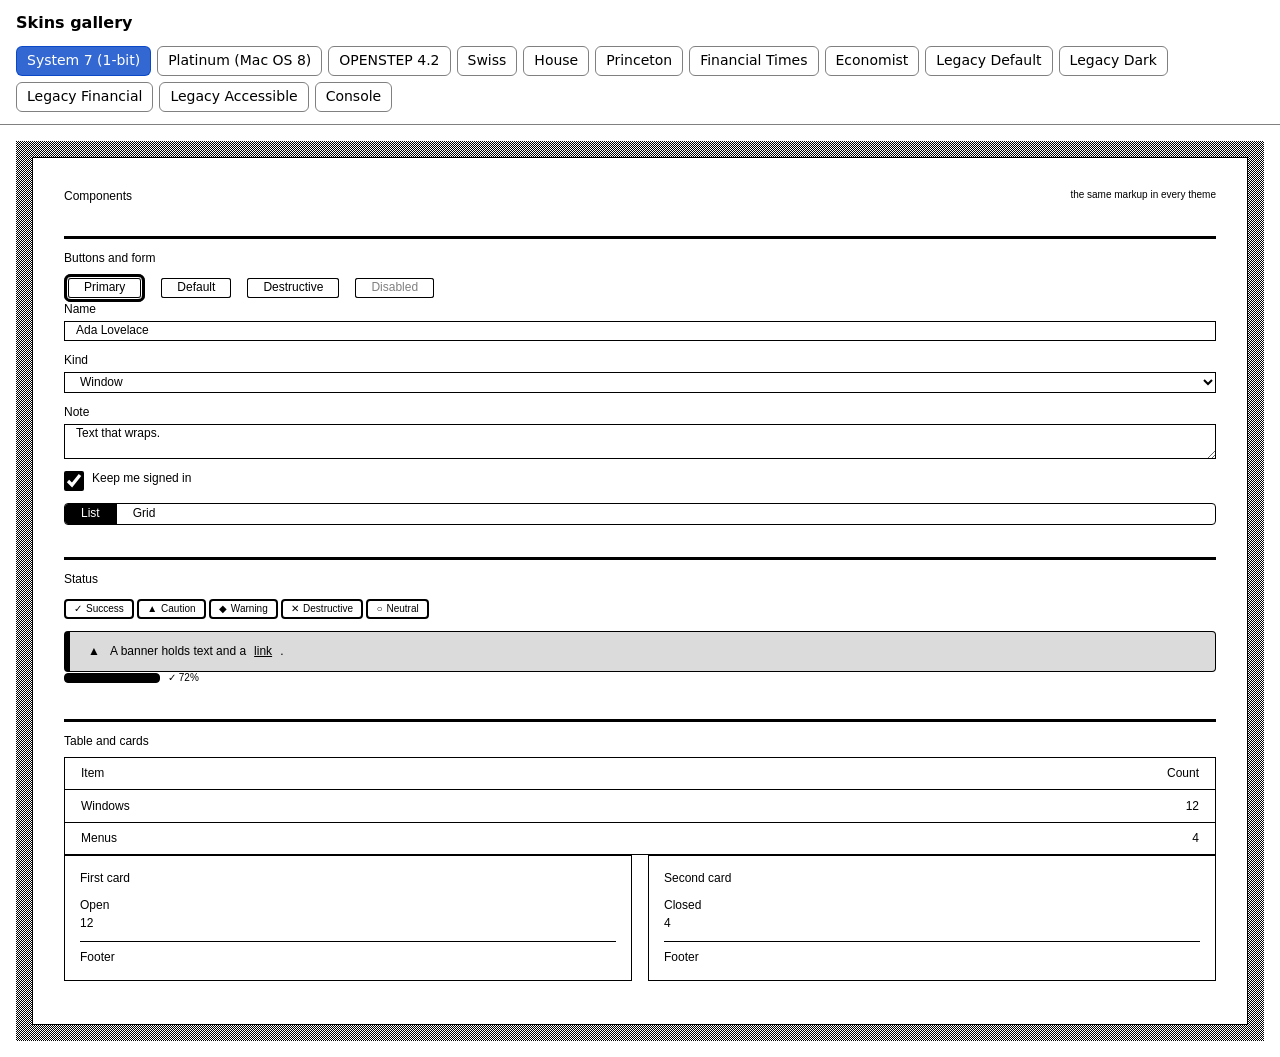
==== Generated/gallery/index.html @ a78fd753 "Skins gallery, first slice: GalleryEmitter and GeneratedFormat.gallery write a static page with a th" ====
<!doctype html>
<html lang="en">
<head>
<meta charset="utf-8">
<meta name="viewport" content="width=device-width, initial-scale=1">
<title>Skins gallery</title>
<!-- Generated by design-tokens. Do not edit. DesignTokens 0.16.2 -->
<link rel="stylesheet" href="gallery.css">
<link rel="stylesheet" href="../components.css">
<link rel="stylesheet" href="../themes/system7.css">
<link rel="stylesheet" href="../themes/platinum.css">
<link rel="stylesheet" href="../themes/openstep.css">
<link rel="stylesheet" href="../themes/swiss.css">
<link rel="stylesheet" href="../themes/house.css">
<link rel="stylesheet" href="../themes/princeton.css">
<link rel="stylesheet" href="../themes/ft.css">
<link rel="stylesheet" href="../themes/economist.css">
<link rel="stylesheet" href="../themes/legacy-default.css">
<link rel="stylesheet" href="../themes/legacy-dark.css">
<link rel="stylesheet" href="../themes/legacy-financial.css">
<link rel="stylesheet" href="../themes/legacy-accessible.css">
<link rel="stylesheet" href="../themes/console.css">
</head>
<body>
<header class="frame">
  <h1 class="frame__title">Skins gallery</h1>
  <nav class="switch" aria-label="Theme">
      <button type="button" class="switch__option" data-theme="system7" aria-pressed="false">System 7 (1-bit)</button>
      <button type="button" class="switch__option" data-theme="platinum" aria-pressed="false">Platinum (Mac OS 8)</button>
      <button type="button" class="switch__option" data-theme="openstep" aria-pressed="false">OPENSTEP 4.2</button>
      <button type="button" class="switch__option" data-theme="swiss" aria-pressed="false">Swiss</button>
      <button type="button" class="switch__option" data-theme="house" aria-pressed="false">House</button>
      <button type="button" class="switch__option" data-theme="princeton" aria-pressed="false">Princeton</button>
      <button type="button" class="switch__option" data-theme="ft" aria-pressed="false">Financial Times</button>
      <button type="button" class="switch__option" data-theme="economist" aria-pressed="false">Economist</button>
      <button type="button" class="switch__option" data-theme="legacy-default" aria-pressed="false">Legacy Default</button>
      <button type="button" class="switch__option" data-theme="legacy-dark" aria-pressed="false">Legacy Dark</button>
      <button type="button" class="switch__option" data-theme="legacy-financial" aria-pressed="false">Legacy Financial</button>
      <button type="button" class="switch__option" data-theme="legacy-accessible" aria-pressed="false">Legacy Accessible</button>
      <button type="button" class="switch__option" data-theme="console" aria-pressed="false">Console</button>
  </nav>
</header>
<main>
  <div class="stage" data-theme-name="system7">
<div class="dt-page">
  <header class="dt-header">
    <div class="dt-header__title"><h2 class="dt-title">Components</h2></div>
    <div class="dt-header__aside"><span class="dt-caption">the same markup in every theme</span></div>
  </header>
  <section class="dt-section">
    <h3 class="dt-section__heading">Buttons and form</h3>
    <div class="dt-actions">
      <button type="button" class="dt-button dt-button--primary">Primary</button>
      <button type="button" class="dt-button">Default</button>
      <button type="button" class="dt-button dt-button--destructive">Destructive</button>
      <button type="button" class="dt-button" disabled>Disabled</button>
    </div>
    <div class="dt-form">
      <div class="dt-field">
        <label class="dt-field__label" for="g-name">Name</label>
        <input class="dt-input" id="g-name" type="text" value="Ada Lovelace">
      </div>
      <div class="dt-field">
        <label class="dt-field__label" for="g-kind">Kind</label>
        <select class="dt-select" id="g-kind"><option>Window</option><option>Menu</option></select>
      </div>
      <div class="dt-field">
        <label class="dt-field__label" for="g-note">Note</label>
        <textarea class="dt-textarea" id="g-note" rows="2">Text that wraps.</textarea>
      </div>
      <label class="dt-checkline"><input class="dt-check" type="checkbox" checked> Keep me signed in</label>
      <div class="dt-segmented" role="radiogroup" aria-label="View">
        <button type="button" class="dt-segmented__option" role="radio" aria-checked="true">List</button>
        <button type="button" class="dt-segmented__option" role="radio" aria-checked="false">Grid</button>
      </div>
    </div>
  </section>
  <section class="dt-section">
    <h3 class="dt-section__heading">Status</h3>
    <p>
      <span class="dt-chip dt-chip--success">Success</span>
      <span class="dt-chip dt-chip--caution">Caution</span>
      <span class="dt-chip dt-chip--warning">Warning</span>
      <span class="dt-chip dt-chip--destructive">Destructive</span>
      <span class="dt-chip dt-chip--neutral">Neutral</span>
    </p>
    <div class="dt-banner dt-banner--caution"><div class="dt-banner__head">A banner holds text and a <a class="dt-link" href="#">link</a>.</div></div>
    <div class="dt-meter dt-meter--success">
      <div class="dt-meter__track" role="meter" aria-valuenow="72" aria-valuemin="0" aria-valuemax="100" aria-label="Capacity">
        <div class="dt-meter__fill" style="inline-size: 72%"></div>
      </div>
      <span class="dt-meter__figure">72%</span>
    </div>
  </section>
  <section class="dt-section">
    <h3 class="dt-section__heading">Table and cards</h3>
    <table class="dt-table">
      <thead><tr><th>Item</th><th class="dt-num">Count</th></tr></thead>
      <tbody>
        <tr><td data-label="Item">Windows</td><td class="dt-num" data-label="Count">12</td></tr>
        <tr><td data-label="Item">Menus</td><td class="dt-num" data-label="Count">4</td></tr>
      </tbody>
    </table>
    <div class="dt-cards">
      <article class="dt-card">
        <div class="dt-card__header"><span class="dt-card__name">First card</span></div>
        <div class="dt-stats"><div class="dt-stat"><span class="dt-stat__label">Open</span><span class="dt-stat__figure">12</span></div></div>
        <div class="dt-card__footer">Footer</div>
      </article>
      <article class="dt-card">
        <div class="dt-card__header"><span class="dt-card__name">Second card</span></div>
        <div class="dt-stats"><div class="dt-stat"><span class="dt-stat__label">Closed</span><span class="dt-stat__figure">4</span></div></div>
        <div class="dt-card__footer">Footer</div>
      </article>
    </div>
  </section>
</div>
  </div>
</main>
<script src="gallery.js"></script>
</body>
</html>
---- Generated/gallery/gallery.css ----
/* Generated by design-tokens. Do not edit. The gallery's own chrome: neutral, never themed. */
:root { color-scheme: light dark; --g-ink: CanvasText; --g-paper: Canvas; --g-rule: GrayText; }
* { box-sizing: border-box; }
body { margin: 0; font: 14px/1.4 system-ui, sans-serif; color: var(--g-ink); background: var(--g-paper); }
.frame { display: flex; flex-wrap: wrap; align-items: baseline; gap: 12px 24px; padding: 12px 16px; border-bottom: 1px solid var(--g-rule); }
.frame__title { margin: 0; font-size: 16px; font-weight: 600; }
.switch { display: flex; flex-wrap: wrap; gap: 6px; }
.switch__option { font: inherit; color: inherit; background: transparent; border: 1px solid var(--g-rule); border-radius: 6px; padding: 4px 10px; cursor: pointer; }
.switch__option[aria-pressed="true"] { background: Highlight; color: HighlightText; border-color: Highlight; }
.switch__option:focus-visible { outline: 2px solid Highlight; outline-offset: 2px; }
main { padding: 16px; }
.stage { padding: 16px; border: 1px solid var(--g-rule); border-radius: 8px; overflow: auto; }
---- Generated/components.css ----
/* Generated by design-tokens. Do not edit. Web components | DesignTokens 0.16.2 | reads only the custom properties a theme stylesheet declares */
/* Browser support: Chrome 111, Edge 111, Safari 16.2, Firefox 113, or newer. No fallbacks are provided; an older browser is not supported.
 * Source: MDN browser-compat-data 8.1.8, the first unprefixed, unflagged version of each feature.
 * Features used here: color-mix(); @container size queries, container-type; :focus-visible; @media (prefers-contrast); @media (forced-colors); @media (hover: hover); text-decoration-thickness; @media (prefers-reduced-motion); color-scheme property; Multi-column layout (column-width, column-gap, break-inside); image-rendering: pixelated; min() and max(); Custom properties and var(); calc(); Grid with minmax() and repeat(auto-fit); gap in flex layouts; Logical sizes (inline-size, block-size, min-inline-size, min-block-size); padding-inline, padding-block; border-inline-start, padding-inline-start and -end; position: sticky; inset-inline-start, inset-block-start; clip-path: inset(); accent-color; appearance; overflow-wrap: anywhere; font-variant-numeric; attr() in content.
 * Breakpoints (a media query's width cannot be a custom property, so an app that writes its own uses this value, (max-width: 600px)): the table stacks to labelled blocks, and the grid helpers to one column, below a viewport of 600px;
 * a key and value row stacks when its container is under 30rem; a card in a cards theme is at least
 * 88 base units wide (the theme's --card-min). */
/* ---- Page and type roles ---- */
.dt-page {
  background: var(--background);
  color: var(--ink);
  font-family: var(--type-body-family);
  font-size: var(--type-body-size);
  line-height: var(--type-body-line);
  font-weight: var(--type-body-weight);
  letter-spacing: var(--type-body-tracking);
  text-transform: var(--type-body-transform);
  font-style: var(--type-body-style);
  margin: 0;
  padding: calc(var(--gutter) * 2);
  box-sizing: border-box;
}
.dt-page *, .dt-page *::before, .dt-page *::after {
  box-sizing: border-box;
}

.dt-label {
  font-family: var(--type-label-family);
  font-size: var(--type-label-size);
  line-height: var(--type-label-line);
  font-weight: var(--type-label-weight);
  letter-spacing: var(--type-label-tracking);
  text-transform: var(--type-label-transform);
  font-style: var(--type-label-style);
}

.dt-caption {
  font-family: var(--type-caption-family);
  font-size: var(--type-caption-size);
  line-height: var(--type-caption-line);
  font-weight: var(--type-caption-weight);
  letter-spacing: var(--type-caption-tracking);
  text-transform: var(--type-caption-transform);
  font-style: var(--type-caption-style);
}

.dt-body {
  font-family: var(--type-body-family);
  font-size: var(--type-body-size);
  line-height: var(--type-body-line);
  font-weight: var(--type-body-weight);
  letter-spacing: var(--type-body-tracking);
  text-transform: var(--type-body-transform);
  font-style: var(--type-body-style);
}

.dt-heading {
  font-family: var(--type-heading-family);
  font-size: var(--type-heading-size);
  line-height: var(--type-heading-line);
  font-weight: var(--type-heading-weight);
  letter-spacing: var(--type-heading-tracking);
  text-transform: var(--type-heading-transform);
  font-style: var(--type-heading-style);
}

.dt-title {
  font-family: var(--type-title-family);
  font-size: var(--type-title-size);
  line-height: var(--type-title-line);
  font-weight: var(--type-title-weight);
  letter-spacing: var(--type-title-tracking);
  text-transform: var(--type-title-transform);
  font-style: var(--type-title-style);
}

.dt-display {
  font-family: var(--type-display-family);
  font-size: var(--type-display-size);
  line-height: var(--type-display-line);
  font-weight: var(--type-display-weight);
  letter-spacing: var(--type-display-tracking);
  text-transform: var(--type-display-transform);
  font-style: var(--type-display-style);
}

.dt-label, .dt-caption {
  color: var(--secondary-ink);
}
.dt-figure {
  font-variant-numeric: tabular-nums;
}
.dt-link {
  color: var(--link);
}

/* ---- Rules and section ---- */
.dt-rule {
  border: 0;
  border-top: var(--rule-hairline) solid var(--rule);
  margin: 0;
}
.dt-rule--section {
  border-top: var(--rule-section) solid var(--ink);
}
.dt-rule--page {
  border-top: var(--rule-page) solid var(--ink);
}
.dt-section {
  border-top: var(--rule-section) solid var(--ink);
  padding-top: calc(var(--space-unit) * 3);
  margin-top: calc(var(--space-unit) * 8);
  margin-bottom: calc(var(--space-unit) * 3);
}
.dt-section__heading {
  font-family: var(--type-heading-family);
  font-size: var(--type-heading-size);
  line-height: var(--type-heading-line);
  font-weight: var(--type-heading-weight);
  letter-spacing: var(--type-heading-tracking);
  text-transform: var(--type-heading-transform);
  font-style: var(--type-heading-style);
  margin: 0 0 calc(var(--space-unit) * 2);
  color: var(--ink);
}
.dt-section__heading.dt-label {
  font-family: var(--type-label-family);
  font-size: var(--type-label-size);
  line-height: var(--type-label-line);
  font-weight: var(--type-label-weight);
  letter-spacing: var(--type-label-tracking);
  text-transform: var(--type-label-transform);
  font-style: var(--type-label-style);
  color: var(--secondary-ink);
}

/* ---- Key and value ---- */
.dt-kv {
  container-type: inline-size;
  margin: 0;
  padding: 0;
}
.dt-kv__row {
  display: grid;
  grid-template-columns: repeat(var(--columns), minmax(0, 1fr));
  column-gap: var(--gutter);
  align-items: baseline;
  padding-block: calc(var(--space-unit) * 1.5);
  border-top: var(--rule-hairline) solid var(--rule);
}
.dt-kv__row:first-child {
  border-top-color: transparent;
}
.dt-kv__key {
  font-family: var(--type-label-family);
  font-size: var(--type-label-size);
  line-height: var(--type-label-line);
  font-weight: var(--type-label-weight);
  letter-spacing: var(--type-label-tracking);
  text-transform: var(--type-label-transform);
  font-style: var(--type-label-style);
  grid-column: 1 / span 3;
  margin: 0;
  color: var(--secondary-ink);
}
.dt-kv__value {
  font-family: var(--type-body-family);
  font-size: var(--type-body-size);
  line-height: var(--type-body-line);
  font-weight: var(--type-body-weight);
  letter-spacing: var(--type-body-tracking);
  text-transform: var(--type-body-transform);
  font-style: var(--type-body-style);
  grid-column: 4 / span 7;
  margin: 0;
  overflow-wrap: anywhere;
}
@container (max-width: 30rem) {
  .dt-kv__row {
    grid-template-columns: minmax(0, 1fr);
    row-gap: calc(var(--space-unit) * 0.5);
  }
  .dt-kv__key, .dt-kv__value {
    grid-column: 1 / -1;
  }
}

/* ---- Plain list: rows, the same in every theme ---- */
.dt-list {
  margin: 0;
  padding: 0;
  list-style: none;
}
.dt-item {
  min-inline-size: 0;
  padding-block: calc(var(--space-unit) * 3);
  border-top: var(--rule-hairline) solid var(--rule);
}
.dt-list > .dt-item:last-child {
  border-bottom: var(--rule-hairline) solid var(--rule);
}
.dt-item__title {
  font-family: var(--type-body-family);
  font-size: var(--type-body-size);
  line-height: var(--type-body-line);
  font-weight: var(--type-body-weight);
  letter-spacing: var(--type-body-tracking);
  text-transform: var(--type-body-transform);
  font-style: var(--type-body-style);
  font-weight: var(--type-heading-weight);
  margin: 0 0 calc(var(--space-unit) * 1);
  overflow-wrap: anywhere;
}

.dt-item--meta {
  display: flex;
  align-items: baseline;
  justify-content: space-between;
  gap: var(--gutter);
}
.dt-item__main {
  flex: 1 1 auto;
  min-inline-size: 0;
}
.dt-item__meta {
  font-family: var(--type-caption-family);
  font-size: var(--type-caption-size);
  line-height: var(--type-caption-line);
  font-weight: var(--type-caption-weight);
  letter-spacing: var(--type-caption-tracking);
  text-transform: var(--type-caption-transform);
  font-style: var(--type-caption-style);
  flex: none;
  white-space: nowrap;
  font-variant-numeric: tabular-nums;
  color: var(--secondary-ink);
}
.dt-list--columns {
  column-width: calc(var(--space-unit) * 80);
  column-gap: calc(var(--gutter) * 2);
  border-top: var(--rule-hairline) solid var(--rule);
}
.dt-list--columns > .dt-item {
  break-inside: avoid;
  border-top: 0;
  border-bottom: var(--rule-hairline) solid var(--rule);
}

/* ---- Page shell: a sticky navigation column beside the main column ---- */
.dt-shell {
  display: grid;
  grid-template-columns: minmax(0, calc(var(--space-unit) * 56)) minmax(0, 1fr);
  column-gap: calc(var(--gutter) * 2);
  align-items: start;
}
.dt-shell__nav {
  position: sticky;
  top: var(--gutter);
  align-self: start;
  max-block-size: calc(100vh - var(--gutter) * 2);
  overflow-y: auto;
}
.dt-shell__main {
  min-inline-size: 0;
}
.dt-nav {
  display: block;
  margin: 0;
  padding: 0;
  list-style: none;
}
.dt-nav__heading {
  font-family: var(--type-label-family);
  font-size: var(--type-label-size);
  line-height: var(--type-label-line);
  font-weight: var(--type-label-weight);
  letter-spacing: var(--type-label-tracking);
  text-transform: var(--type-label-transform);
  font-style: var(--type-label-style);
  margin: 0 0 calc(var(--space-unit) * 2);
  color: var(--secondary-ink);
}
.dt-nav + .dt-nav, .dt-nav + .dt-nav__heading, .dt-nav__item + .dt-nav__heading {
  margin-block-start: calc(var(--space-unit) * 6);
}
.dt-nav__item {
  font-family: var(--type-body-family);
  font-size: var(--type-body-size);
  line-height: var(--type-body-line);
  font-weight: var(--type-body-weight);
  letter-spacing: var(--type-body-tracking);
  text-transform: var(--type-body-transform);
  font-style: var(--type-body-style);
  display: flex;
  align-items: baseline;
  justify-content: space-between;
  gap: calc(var(--space-unit) * 2);
  padding: calc(var(--space-unit) * 1) calc(var(--space-unit) * 3);
  border-inline-start: calc(var(--rule-section) * 2) solid transparent;
  color: var(--ink);
  text-decoration: none;
  overflow-wrap: anywhere;
}
.dt-nav__item[aria-current] {
  border-inline-start-color: var(--ink);
  font-weight: var(--type-heading-weight);
}
.dt-nav__count {
  font-family: var(--type-caption-family);
  font-size: var(--type-caption-size);
  line-height: var(--type-caption-line);
  font-weight: var(--type-caption-weight);
  letter-spacing: var(--type-caption-tracking);
  text-transform: var(--type-caption-transform);
  font-style: var(--type-caption-style);
  flex: none;
  margin-inline-start: auto;
  white-space: nowrap;
  font-variant-numeric: tabular-nums;
  color: var(--secondary-ink);
}
.dt-nav__item[aria-current] .dt-nav__count {
  font-weight: var(--type-caption-weight);
}

/* ---- Prose: rendered Markdown with no classes on it ---- */
.dt-prose {
  max-inline-size: calc(var(--space-unit) * 180);
  color: var(--ink);
  font-family: var(--type-body-family);
  font-size: var(--type-body-size);
  line-height: var(--type-body-line);
  font-weight: var(--type-body-weight);
  letter-spacing: var(--type-body-tracking);
  text-transform: var(--type-body-transform);
  font-style: var(--type-body-style);
  overflow-wrap: anywhere;
}
.dt-prose h1, .dt-prose h2, .dt-prose h3, .dt-prose h4, .dt-prose h5, .dt-prose h6 {
  margin: calc(var(--space-unit) * 6) 0 calc(var(--space-unit) * 2);
  color: var(--ink);
}
.dt-prose h1 {
  font-family: var(--type-title-family);
  font-size: var(--type-title-size);
  line-height: var(--type-title-line);
  font-weight: var(--type-title-weight);
  letter-spacing: var(--type-title-tracking);
  text-transform: var(--type-title-transform);
  font-style: var(--type-title-style);
}
.dt-prose h2 {
  font-family: var(--type-heading-family);
  font-size: var(--type-heading-size);
  line-height: var(--type-heading-line);
  font-weight: var(--type-heading-weight);
  letter-spacing: var(--type-heading-tracking);
  text-transform: var(--type-heading-transform);
  font-style: var(--type-heading-style);
}
.dt-prose h3 {
  font-family: var(--type-body-family);
  font-size: var(--type-body-size);
  line-height: var(--type-body-line);
  font-weight: var(--type-body-weight);
  letter-spacing: var(--type-body-tracking);
  text-transform: var(--type-body-transform);
  font-style: var(--type-body-style);
  font-weight: var(--type-heading-weight);
}
.dt-prose h4, .dt-prose h5, .dt-prose h6 {
  font-family: var(--type-label-family);
  font-size: var(--type-label-size);
  line-height: var(--type-label-line);
  font-weight: var(--type-label-weight);
  letter-spacing: var(--type-label-tracking);
  text-transform: var(--type-label-transform);
  font-style: var(--type-label-style);
}
.dt-prose > :first-child {
  margin-top: 0;
}
.dt-prose p, .dt-prose ul, .dt-prose ol, .dt-prose blockquote, .dt-prose pre, .dt-prose table {
  margin: 0 0 calc(var(--space-unit) * 3);
}
.dt-prose ul, .dt-prose ol {
  padding-inline-start: calc(var(--space-unit) * 6);
}
.dt-prose li {
  margin: 0 0 calc(var(--space-unit) * 1);
}
.dt-prose blockquote {
  padding-inline-start: calc(var(--space-unit) * 4);
  border-inline-start: var(--rule-section) solid var(--rule);
  color: var(--secondary-ink);
}
.dt-prose code {
  font-family: var(--font-mono);
  font-size: 0.9em;
}
.dt-prose pre {
  padding: calc(var(--space-unit) * 3);
  border: var(--rule-hairline) solid var(--rule);
  border-radius: var(--radius-control);
  background: color-mix(in srgb, var(--ink) 5%, transparent);
  overflow-x: auto;
}
.dt-prose pre code {
  font-size: inherit;
}
.dt-prose table {
  inline-size: 100%;
  border-collapse: collapse;
  font-variant-numeric: tabular-nums;
}
.dt-prose th {
  font-family: var(--type-label-family);
  font-size: var(--type-label-size);
  line-height: var(--type-label-line);
  font-weight: var(--type-label-weight);
  letter-spacing: var(--type-label-tracking);
  text-transform: var(--type-label-transform);
  font-style: var(--type-label-style);
  text-align: start;
  color: var(--secondary-ink);
  padding: calc(var(--space-unit) * 2) calc(var(--space-unit) * 3) calc(var(--space-unit) * 2) 0;
  border-bottom: var(--rule-hairline) solid var(--ink);
}
.dt-prose td {
  padding: calc(var(--space-unit) * 2) calc(var(--space-unit) * 3) calc(var(--space-unit) * 2) 0;
  border-top: var(--rule-hairline) solid var(--rule);
  vertical-align: baseline;
}
.dt-prose hr {
  border: 0;
  border-top: var(--rule-hairline) solid var(--rule);
  margin: calc(var(--space-unit) * 6) 0;
}
.dt-prose a {
  color: var(--link);
  text-decoration: underline;
}
.dt-prose img {
  max-inline-size: 100%;
  block-size: auto;
}
.dt-prose mark {
  margin: 0;
}

/* ---- Mark: a highlight tinted from accent (the palette has no highlight role), the words stay in ink ---- */
mark, .dt-mark {
  background: color-mix(in srgb, var(--accent) 32%, var(--background));
  color: var(--ink);
  padding-inline: calc(var(--space-unit) * 0.5);
}

/* ---- Card grid and card: equal heights, the chrome is the theme's ---- */
.dt-cards {
  display: grid;
  grid-template-columns: repeat(auto-fit, minmax(min(var(--card-min), 100%), 1fr));
  gap: var(--card-gap);
  margin: 0;
  padding: 0;
  list-style: none;
}
.dt-card {
  display: flex;
  flex-direction: column;
  gap: calc(var(--space-unit) * 3);
  min-inline-size: 0;
  background: var(--card-surface);
  color: var(--ink);
  border: var(--card-border) solid var(--rule);
  border-top: max(var(--card-top-rule), var(--card-border)) solid var(--card-top-color);
  border-radius: var(--radius-container);
  box-shadow: var(--shadow);
  padding-block: max(var(--card-padding), calc(var(--space-unit) * 3));
  padding-inline: var(--card-padding);
}
.dt-card__header {
  display: flex;
  align-items: center;
  justify-content: space-between;
  gap: var(--gutter);
}
.dt-card__name {
  font-family: var(--type-body-family);
  font-size: var(--type-body-size);
  line-height: var(--type-body-line);
  font-weight: var(--type-body-weight);
  letter-spacing: var(--type-body-tracking);
  text-transform: var(--type-body-transform);
  font-style: var(--type-body-style);
  font-weight: var(--type-heading-weight);
  margin: 0;
  overflow-wrap: anywhere;
}
.dt-card__title {
  font-family: var(--type-title-family);
  font-size: var(--type-title-size);
  line-height: var(--type-title-line);
  font-weight: var(--type-title-weight);
  letter-spacing: var(--type-title-tracking);
  text-transform: var(--type-title-transform);
  font-style: var(--type-title-style);
  margin: 0;
}
.dt-card__footer {
  margin-top: auto;
  padding-top: calc(var(--space-unit) * 2);
  border-top: var(--rule-hairline) solid var(--rule);
}

/* ---- Stats: the number is the hero. A small capital label over a large figure; as many to a row as fit ---- */
.dt-stats {
  display: grid;
  grid-template-columns: repeat(auto-fit, minmax(calc(var(--space-unit) * 20), 1fr));
  gap: calc(var(--space-unit) * 3) var(--gutter);
  margin: 0;
  padding: 0;
}
.dt-stat {
  min-inline-size: 0;
  margin: 0;
}
.dt-stat__label {
  font-family: var(--type-label-family);
  font-size: var(--type-label-size);
  line-height: var(--type-label-line);
  font-weight: var(--type-label-weight);
  letter-spacing: var(--type-label-tracking);
  text-transform: var(--type-label-transform);
  font-style: var(--type-label-style);
  display: block;
  margin: 0 0 calc(var(--space-unit) * 1);
  color: var(--secondary-ink);
}
.dt-stat__figure {
  font-family: var(--type-heading-family);
  font-size: var(--type-heading-size);
  line-height: var(--type-heading-line);
  font-weight: var(--type-heading-weight);
  letter-spacing: var(--type-heading-tracking);
  text-transform: var(--type-heading-transform);
  font-style: var(--type-heading-style);
  display: block;
  margin: 0;
  font-variant-numeric: tabular-nums;
  white-space: nowrap;
  line-height: 1;
  color: var(--ink);
}
.dt-stat__unit {
  font-family: var(--type-caption-family);
  font-size: var(--type-caption-size);
  line-height: var(--type-caption-line);
  font-weight: var(--type-caption-weight);
  letter-spacing: var(--type-caption-tracking);
  text-transform: var(--type-caption-transform);
  font-style: var(--type-caption-style);
  margin-inline-start: calc(var(--space-unit) * 1);
  color: var(--secondary-ink);
}

/* ---- Table ---- */
.dt-table {
  inline-size: 100%;
  border-collapse: separate;
  border-spacing: 0;
  background: var(--card-surface);
  color: var(--ink);
  border: var(--card-border) solid var(--rule);
  border-radius: var(--radius-container);
  overflow: hidden;
  font-family: var(--type-body-family);
  font-size: var(--type-body-size);
  line-height: var(--type-body-line);
  font-weight: var(--type-body-weight);
  letter-spacing: var(--type-body-tracking);
  text-transform: var(--type-body-transform);
  font-style: var(--type-body-style);
}
.dt-table th {
  font-family: var(--type-label-family);
  font-size: var(--type-label-size);
  line-height: var(--type-label-line);
  font-weight: var(--type-label-weight);
  letter-spacing: var(--type-label-tracking);
  text-transform: var(--type-label-transform);
  font-style: var(--type-label-style);
  text-align: start;
  color: var(--secondary-ink);
  padding: calc(var(--space-unit) * 2) calc(var(--space-unit) * 3);
  border-bottom: var(--rule-hairline) solid var(--ink);
}
.dt-table td {
  padding: calc(var(--space-unit) * 2) calc(var(--space-unit) * 3);
  border-top: var(--rule-hairline) solid var(--rule);
  vertical-align: baseline;
}
.dt-table tbody tr:first-child td {
  border-top-color: transparent;
}
.dt-table th:first-child, .dt-table td:first-child {
  padding-inline-start: max(var(--card-padding), calc(var(--space-unit) * 3));
}
.dt-table th:last-child, .dt-table td:last-child {
  padding-inline-end: max(var(--card-padding), calc(var(--space-unit) * 3));
}
.dt-table .dt-num {
  text-align: end;
  font-variant-numeric: tabular-nums;
}
.dt-table th[aria-sort] {
  cursor: pointer;
  color: var(--ink);
}
.dt-table th[aria-sort="ascending"]::after {
  content: " \25B2";
}
.dt-table th[aria-sort="descending"]::after {
  content: " \25BC";
}
.dt-table tr[aria-selected="true"] td {
  background: color-mix(in srgb, var(--accent) 14%, transparent);
}
.dt-table tr[aria-selected="true"] td:first-child {
  box-shadow: inset calc(var(--rule-section) * 2) 0 0 var(--accent);
}
@media (max-width: 600px) {
  .dt-table, .dt-table tbody, .dt-table tr, .dt-table td {
    display: block;
  }
  .dt-table {
    border: 0;
    border-radius: 0;
    background: transparent;
    overflow: visible;
  }
  .dt-table thead {
    position: absolute;
    inline-size: 1px;
    block-size: 1px;
    overflow: hidden;
    clip-path: inset(50%);
    white-space: nowrap;
  }
  .dt-table tbody {
    display: grid;
    gap: var(--card-gap);
  }
  .dt-table tr {
    background: var(--card-surface);
    border: var(--card-border) solid var(--rule);
    border-top: max(var(--card-top-rule), var(--card-border)) solid var(--card-top-color);
    border-radius: var(--radius-container);
    padding-block: calc(var(--space-unit) * 1.5);
    padding-inline: max(var(--card-padding), calc(var(--space-unit) * 3));
  }
  .dt-table td, .dt-table td:first-child, .dt-table td:last-child {
    display: grid;
    grid-template-columns: minmax(0, 1fr) minmax(0, 2fr);
    column-gap: var(--gutter);
    align-items: baseline;
    padding: calc(var(--space-unit) * 1) 0;
    border-top: 0;
    text-align: start;
    background: transparent;
  }
  .dt-table td::before {
    content: attr(data-label);
  font-family: var(--type-label-family);
  font-size: var(--type-label-size);
  line-height: var(--type-label-line);
  font-weight: var(--type-label-weight);
  letter-spacing: var(--type-label-tracking);
  text-transform: var(--type-label-transform);
  font-style: var(--type-label-style);
    color: var(--secondary-ink);
  }
  .dt-table .dt-num {
    text-align: start;
  }
  .dt-table td > .dt-chip {
    justify-self: start;
  }
  .dt-table tr[aria-selected="true"] {
    background: color-mix(in srgb, var(--accent) 14%, var(--card-surface));
    box-shadow: inset calc(var(--rule-section) * 2) 0 0 var(--accent);
  }
  .dt-table tr[aria-selected="true"] td, .dt-table tr[aria-selected="true"] td:first-child {
    background: transparent;
    box-shadow: none;
  }
}

/* ---- Chip: words in ink, an outline in the status colour, and a glyph, so the colour is never the only signal ---- */
.dt-chip {
  display: inline-flex;
  align-items: baseline;
  gap: calc(var(--space-unit) * 1);
  min-inline-size: 0;
  max-inline-size: 100%;
  padding: calc(var(--space-unit) * 0.5) calc(var(--space-unit) * 2);
  border: calc(var(--rule-hairline) * 2) solid var(--secondary-ink);
  border-radius: var(--radius-control);
  color: var(--ink);
  background: transparent;
  font-family: var(--type-caption-family);
  font-size: var(--type-caption-size);
  line-height: var(--type-caption-line);
  font-weight: var(--type-caption-weight);
  letter-spacing: var(--type-caption-tracking);
  text-transform: var(--type-caption-transform);
  font-style: var(--type-caption-style);
  white-space: normal;
  overflow-wrap: anywhere;
}
.dt-chip--nowrap {
  white-space: nowrap;
}
.dt-chip::before {
  font-style: normal;
  line-height: 1;
}

.dt-chip--success {
  border-color: var(--positive);
}
.dt-chip--success::before {
  content: "\2713";
  color: var(--positive);
}

.dt-chip--caution {
  border-color: var(--warning);
}
.dt-chip--caution::before {
  content: "\25B2";
  color: var(--warning);
}

.dt-chip--warning {
  border-color: var(--extra-alert);
}
.dt-chip--warning::before {
  content: "\25C6";
  color: var(--extra-alert);
}

.dt-chip--destructive {
  border-color: var(--negative);
}
.dt-chip--destructive::before {
  content: "\2715";
  color: var(--negative);
}

.dt-chip--neutral {
  border-color: var(--secondary-ink);
}
.dt-chip--neutral::before {
  content: "\25CB";
  color: var(--secondary-ink);
}

/* ---- Banner: a block that holds text, paragraphs and links; the glyph sits in the start padding, so nothing splits into flex items ---- */
.dt-banner {
  position: relative;
  padding-block: calc(var(--space-unit) * 3);
  padding-inline: calc(var(--gutter) + calc(var(--space-unit) * 6)) var(--gutter);
  border: var(--rule-hairline) solid var(--rule);
  border-inline-start: calc(var(--rule-section) * 2) solid var(--secondary-ink);
  border-radius: var(--radius-control);
  color: var(--ink);
  font-family: var(--type-body-family);
  font-size: var(--type-body-size);
  line-height: var(--type-body-line);
  font-weight: var(--type-body-weight);
  letter-spacing: var(--type-body-tracking);
  text-transform: var(--type-body-transform);
  font-style: var(--type-body-style);
}
.dt-banner::before {
  position: absolute;
  inset-block-start: calc(var(--space-unit) * 3);
  inset-inline-start: var(--gutter);
  inline-size: calc(var(--space-unit) * 4);
  font-style: normal;
  text-align: center;
}
.dt-banner > p {
  margin: 0;
}
.dt-banner > p + p {
  margin-top: calc(var(--space-unit) * 2);
}
.dt-banner a {
  color: inherit;
  text-decoration: underline;
}

.dt-banner--success {
  background: color-mix(in srgb, var(--positive) 14%, var(--background));
  border-inline-start-color: var(--positive);
}
.dt-banner--success::before {
  content: "\2713";
  color: var(--positive);
}

.dt-banner--caution {
  background: color-mix(in srgb, var(--warning) 14%, var(--background));
  border-inline-start-color: var(--warning);
}
.dt-banner--caution::before {
  content: "\25B2";
  color: var(--warning);
}

.dt-banner--warning {
  background: color-mix(in srgb, var(--extra-alert) 14%, var(--background));
  border-inline-start-color: var(--extra-alert);
}
.dt-banner--warning::before {
  content: "\25C6";
  color: var(--extra-alert);
}

.dt-banner--destructive {
  background: color-mix(in srgb, var(--negative) 14%, var(--background));
  border-inline-start-color: var(--negative);
}
.dt-banner--destructive::before {
  content: "\2715";
  color: var(--negative);
}

.dt-banner--neutral {
  background: color-mix(in srgb, var(--secondary-ink) 14%, var(--background));
  border-inline-start-color: var(--secondary-ink);
}
.dt-banner--neutral::before {
  content: "\25CB";
  color: var(--secondary-ink);
}

/* ---- Segmented control ---- */
.dt-segmented {
  display: inline-flex;
  border: var(--rule-hairline) solid var(--ink);
  border-radius: var(--radius-control);
  overflow: hidden;
}
.dt-segmented__option {
  appearance: none;
  margin: 0;
  min-block-size: var(--control-height, calc(var(--space-unit) * 11));
  padding: var(--control-pad-y, calc(var(--space-unit) * 1)) calc(var(--space-unit) * 4);
  border: 0;
  border-inline-start: var(--rule-hairline) solid var(--ink);
  background: transparent;
  color: var(--ink);
  cursor: pointer;
  font-family: var(--type-label-family);
  font-size: var(--type-label-size);
  line-height: var(--type-label-line);
  font-weight: var(--type-label-weight);
  letter-spacing: var(--type-label-tracking);
  text-transform: var(--type-label-transform);
  font-style: var(--type-label-style);
  color: var(--ink);
}
.dt-segmented__option:first-child {
  border-inline-start: 0;
}
.dt-segmented__option[aria-checked="true"], .dt-segmented__option[aria-pressed="true"] {
  background: var(--ink);
  color: var(--background);
}

/* ---- Buttons ---- */
.dt-button {
  appearance: none;
  display: inline-flex;
  align-items: center;
  justify-content: center;
  gap: calc(var(--space-unit) * 2);
  min-block-size: var(--control-height, calc(var(--space-unit) * 11));
  padding: var(--control-pad-y, calc(var(--space-unit) * 1)) calc(var(--space-unit) * 4);
  border: var(--rule-hairline) solid var(--ink);
  border-radius: var(--radius-control);
  background: transparent;
  color: var(--ink);
  cursor: pointer;
  font-family: var(--type-body-family);
  font-size: var(--type-body-size);
  line-height: var(--type-body-line);
  font-weight: var(--type-body-weight);
  letter-spacing: var(--type-body-tracking);
  text-transform: var(--type-body-transform);
  font-style: var(--type-body-style);
  font-weight: var(--type-heading-weight);
  text-decoration: none;
}
.dt-button--primary {
  background: var(--accent);
  border-color: var(--accent);
  color: var(--on-accent);
}
.dt-button--destructive {
  border-color: var(--negative);
  color: var(--negative);
}
.dt-button[disabled], .dt-button[aria-disabled="true"] {
  opacity: 0.5;
  cursor: not-allowed;
}

/* ---- Actions: a row of buttons and a check that wraps instead of overflowing ---- */
.dt-actions {
  display: flex;
  flex-wrap: wrap;
  align-items: center;
  gap: calc(var(--space-unit) * 3) var(--gutter);
}
.dt-checkline {
  display: inline-flex;
  align-items: flex-start;
  gap: calc(var(--space-unit) * 2);
  min-inline-size: 0;
  max-inline-size: 100%;
  white-space: normal;
  overflow-wrap: anywhere;
}

/* ---- Form controls ---- */
.dt-field {
  display: flex;
  flex-direction: column;
  gap: calc(var(--space-unit) * 1);
  min-inline-size: 0;
  margin: 0;
}
.dt-field__label {
  font-family: var(--type-label-family);
  font-size: var(--type-label-size);
  line-height: var(--type-label-line);
  font-weight: var(--type-label-weight);
  letter-spacing: var(--type-label-tracking);
  text-transform: var(--type-label-transform);
  font-style: var(--type-label-style);
  color: var(--secondary-ink);
}
.dt-input, .dt-select, .dt-textarea {
  inline-size: 100%;
  min-block-size: var(--control-height, calc(var(--space-unit) * 11));
  padding: var(--control-pad-y, calc(var(--space-unit) * 1)) calc(var(--space-unit) * 3);
  border: var(--rule-hairline) solid var(--secondary-ink);
  border-radius: var(--radius-control);
  background: var(--background);
  color: var(--ink);
  font-family: var(--type-body-family);
  font-size: var(--type-body-size);
  line-height: var(--type-body-line);
  font-weight: var(--type-body-weight);
  letter-spacing: var(--type-body-tracking);
  text-transform: var(--type-body-transform);
  font-style: var(--type-body-style);
}
.dt-input::placeholder, .dt-textarea::placeholder {
  color: var(--secondary-ink);
}
.dt-input:focus, .dt-select:focus, .dt-textarea:focus {
  border-color: var(--accent);
}
.dt-check {
  accent-color: var(--accent);
  flex: none;
  inline-size: calc(var(--space-unit) * 5);
  block-size: calc(var(--space-unit) * 5);
  margin: 0;
}

.dt-input--auto, .dt-select--auto, .dt-textarea--auto {
  inline-size: auto;
}
.dt-form {
  display: flex;
  flex-direction: column;
  gap: calc(var(--space-unit) * 3);
}
.dt-form > .dt-button {
  align-self: flex-start;
}
.dt-form--inline {
  flex-direction: row;
  flex-wrap: wrap;
  align-items: flex-end;
  gap: calc(var(--space-unit) * 3) var(--gutter);
}
.dt-form--inline > .dt-field {
  flex: 1 1 calc(var(--space-unit) * 50);
}
.dt-form--inline > .dt-button {
  align-self: flex-end;
}

/* ---- Usage meter: a track, a fill in a status colour, and the figure beside it. Put the width on the fill as an inline-size percentage ---- */
.dt-meter {
  display: inline-flex;
  flex-wrap: wrap;
  align-items: center;
  gap: calc(var(--space-unit) * 2);
}
.dt-meter__track {
  display: inline-block;
  inline-size: calc(var(--space-unit) * 24);
  block-size: calc(var(--space-unit) * 2.5);
  background: var(--rule);
  border: var(--rule-hairline) solid var(--secondary-ink);
  border-radius: var(--radius-control);
  overflow: hidden;
}
.dt-meter__fill {
  display: block;
  block-size: 100%;
  background: var(--secondary-ink);
}
.dt-meter__figure {
  font-family: var(--type-caption-family);
  font-size: var(--type-caption-size);
  line-height: var(--type-caption-line);
  font-weight: var(--type-caption-weight);
  letter-spacing: var(--type-caption-tracking);
  text-transform: var(--type-caption-transform);
  font-style: var(--type-caption-style);
  color: var(--ink);
  font-variant-numeric: tabular-nums;
  white-space: nowrap;
}
.dt-meter--success .dt-meter__fill {
  background: var(--positive);
}
.dt-meter--success .dt-meter__figure::before {
  content: "\2713\A0";
  color: var(--positive);
}

.dt-meter--caution .dt-meter__fill {
  background: var(--warning);
}
.dt-meter--caution .dt-meter__figure::before {
  content: "\25B2\A0";
  color: var(--warning);
}

.dt-meter--warning .dt-meter__fill {
  background: var(--extra-alert);
}
.dt-meter--warning .dt-meter__figure::before {
  content: "\25C6\A0";
  color: var(--extra-alert);
}

.dt-meter--destructive .dt-meter__fill {
  background: var(--negative);
}
.dt-meter--destructive .dt-meter__figure::before {
  content: "\2715\A0";
  color: var(--negative);
}

.dt-meter--neutral .dt-meter__fill {
  background: var(--secondary-ink);
}
.dt-meter--neutral .dt-meter__figure::before {
  content: "\25CB\A0";
  color: var(--secondary-ink);
}

/* ---- Page header: title and links at the start, the session and actions at the end, on the theme's grid ---- */
.dt-header {
  display: grid;
  grid-template-columns: repeat(var(--columns), minmax(0, 1fr));
  column-gap: var(--gutter);
  row-gap: calc(var(--space-unit) * 3);
  align-items: start;
}
.dt-header__title {
  grid-column: 1 / span 8;
  display: flex;
  flex-direction: column;
  gap: calc(var(--space-unit) * 2);
  min-inline-size: 0;
}
.dt-header__title > .dt-title {
  margin: 0;
}
.dt-header__nav {
  display: flex;
  flex-wrap: wrap;
  gap: calc(var(--space-unit) * 1) var(--gutter);
}
.dt-header__aside {
  grid-column: 9 / -1;
  display: flex;
  flex-direction: column;
  align-items: flex-end;
  gap: calc(var(--space-unit) * 2);
  min-inline-size: 0;
}
.dt-header__session {
  display: flex;
  flex-wrap: wrap;
  align-items: center;
  justify-content: flex-end;
  gap: calc(var(--space-unit) * 2) calc(var(--space-unit) * 3);
}

/* ---- Disclosure: a details whose summary carries a count; add dt-disclosure--scroll (and tabindex="0" on the body) for a long list ---- */
.dt-disclosure {
  min-inline-size: 0;
}
.dt-disclosure__summary {
  font-family: var(--type-body-family);
  font-size: var(--type-body-size);
  line-height: var(--type-body-line);
  font-weight: var(--type-body-weight);
  letter-spacing: var(--type-body-tracking);
  text-transform: var(--type-body-transform);
  font-style: var(--type-body-style);
  cursor: pointer;
  padding-block: calc(var(--space-unit) * 1);
}
.dt-disclosure__count {
  font-family: var(--type-caption-family);
  font-size: var(--type-caption-size);
  line-height: var(--type-caption-line);
  font-weight: var(--type-caption-weight);
  letter-spacing: var(--type-caption-tracking);
  text-transform: var(--type-caption-transform);
  font-style: var(--type-caption-style);
  margin-inline-start: calc(var(--space-unit) * 1);
  color: var(--secondary-ink);
  font-variant-numeric: tabular-nums;
}
.dt-disclosure[open] > .dt-disclosure__summary {
  margin-block-end: calc(var(--space-unit) * 2);
}
.dt-disclosure--scroll .dt-disclosure__body {
  max-block-size: calc(var(--space-unit) * 40);
  overflow-y: auto;
}

/* ---- Plate: a light surface in any theme (a QR code needs one): the Canvas colour in a light colour scheme ---- */
.dt-plate {
  color-scheme: light;
  background: Canvas;
  color: CanvasText;
  padding: calc(var(--space-unit) * 2);
  border: var(--rule-hairline) solid var(--rule);
  box-sizing: content-box;
}
.dt-plate--pixelated {
  image-rendering: pixelated;
}

/* ---- Banner body: a head of text and chips, and a row of actions ---- */
.dt-banner__head {
  display: flex;
  flex-wrap: wrap;
  align-items: center;
  gap: calc(var(--space-unit) * 2);
}
.dt-banner__actions {
  display: flex;
  flex-wrap: wrap;
  align-items: center;
  gap: calc(var(--space-unit) * 2) calc(var(--space-unit) * 3);
  margin-top: calc(var(--space-unit) * 2);
}

/* ---- Long values: wrap anywhere, or cut with an ellipsis; give the element a title with the full text ---- */
.dt-long {
  min-inline-size: 0;
  overflow-wrap: anywhere;
}
.dt-long--truncate {
  overflow: hidden;
  text-overflow: ellipsis;
  white-space: nowrap;
}

/* ---- Grid: the theme's columns and gutter ---- */
.dt-grid {
  display: grid;
  grid-template-columns: repeat(var(--columns), minmax(0, 1fr));
  column-gap: var(--gutter);
  row-gap: var(--gutter);
}
.dt-col-1 { grid-column: span 1; }
.dt-col-2 { grid-column: span 2; }
.dt-col-3 { grid-column: span 3; }
.dt-col-4 { grid-column: span 4; }
.dt-col-5 { grid-column: span 5; }
.dt-col-6 { grid-column: span 6; }
.dt-col-7 { grid-column: span 7; }
.dt-col-8 { grid-column: span 8; }
.dt-col-9 { grid-column: span 9; }
.dt-col-10 { grid-column: span 10; }
.dt-col-11 { grid-column: span 11; }
.dt-col-12 { grid-column: span 12; }
.dt-col-start-1 { grid-column-start: 1; }
.dt-col-start-2 { grid-column-start: 2; }
.dt-col-start-3 { grid-column-start: 3; }
.dt-col-start-4 { grid-column-start: 4; }
.dt-col-start-5 { grid-column-start: 5; }
.dt-col-start-6 { grid-column-start: 6; }
.dt-col-start-7 { grid-column-start: 7; }
.dt-col-start-8 { grid-column-start: 8; }
.dt-col-start-9 { grid-column-start: 9; }
.dt-col-start-10 { grid-column-start: 10; }
.dt-col-start-11 { grid-column-start: 11; }
.dt-col-start-12 { grid-column-start: 12; }
@media (max-width: 600px) {
  .dt-grid > [class*="dt-col-"] {
    grid-column: 1 / -1;
  }
}
@media (max-width: 600px) {
  .dt-shell {
    grid-template-columns: minmax(0, 1fr);
    row-gap: calc(var(--space-unit) * 4);
  }
  .dt-shell__nav {
    position: static;
    max-block-size: none;
    overflow-y: visible;
  }
  .dt-nav {
    display: flex;
    flex-wrap: wrap;
    gap: calc(var(--space-unit) * 1) var(--gutter);
  }
  .dt-nav__count {
    margin-inline-start: 0;
  }
  .dt-nav__item {
    border-inline-start: 0;
    border-block-end: calc(var(--rule-section) * 2) solid transparent;
    padding: calc(var(--space-unit) * 1) 0;
  }
  .dt-nav__item[aria-current] {
    border-block-end-color: var(--ink);
  }
  .dt-list--columns {
    column-width: auto;
  }
  .dt-header {
    grid-template-columns: minmax(0, 1fr);
  }
  .dt-header__title, .dt-header__aside {
    grid-column: 1 / -1;
  }
  .dt-header__aside {
    align-items: flex-start;
  }
  .dt-header__session {
    justify-content: flex-start;
  }
}

/* ---- Hidden: the attribute always wins, whatever display a component sets ---- */
[hidden] {
  display: none !important;
}

/* ---- Hover and active: an inner outline in the current colour, so the words keep their contrast and forced colours keep the shape ---- */
@media (hover: hover) {
  .dt-button:not([disabled]):not([aria-disabled="true"]):hover, .dt-segmented__option:hover {
    outline: var(--rule-hairline) solid currentColor;
    outline-offset: calc(var(--rule-hairline) * -3);
  }
  .dt-input:not(:disabled):hover, .dt-select:not(:disabled):hover, .dt-textarea:not(:disabled):hover {
    border-color: var(--ink);
  }
  .dt-link:hover {
    text-decoration-thickness: calc(var(--rule-hairline) * 2);
  }
  .dt-table th[aria-sort]:hover, .dt-nav__item:hover, .dt-disclosure__summary:hover {
    text-decoration: underline;
  }
}
.dt-button:not([disabled]):not([aria-disabled="true"]):active, .dt-segmented__option:active {
  outline: calc(var(--rule-hairline) * 2) solid currentColor;
  outline-offset: calc(var(--rule-hairline) * -4);
}

/* ---- Invalid and disabled controls: a heavier negative border (a shape, not only a colour), and a dimmed, inert control ---- */
.dt-input[aria-invalid="true"], .dt-select[aria-invalid="true"], .dt-textarea[aria-invalid="true"] {
  border-color: var(--negative);
  border-width: calc(var(--rule-hairline) * 2);
}
.dt-input:disabled, .dt-select:disabled, .dt-textarea:disabled, .dt-check:disabled {
  opacity: 0.5;
  cursor: not-allowed;
}

/* ---- Focus: the ink, two rule weights wide, never colour alone ---- */
.dt-button:focus-visible, .dt-segmented__option:focus-visible, .dt-input:focus-visible, .dt-select:focus-visible,
.dt-textarea:focus-visible, .dt-check:focus-visible, .dt-link:focus-visible, .dt-table th[aria-sort]:focus-visible,
.dt-nav__item:focus-visible, .dt-prose a:focus-visible, .dt-banner a:focus-visible, .dt-disclosure__summary:focus-visible,
.dt-disclosure__body:focus-visible {
  outline: calc(var(--rule-hairline) * 2) solid var(--ink);
  outline-offset: calc(var(--rule-hairline) * 2);
}
.dt-segmented__option:focus-visible, .dt-table th[aria-sort]:focus-visible, .dt-nav__item:focus-visible {
  outline-offset: calc(var(--rule-hairline) * -3);
}

/* ---- Increased contrast: heavier edges, the ink on every boundary ---- */
@media (prefers-contrast: more) {
  .dt-chip, .dt-input, .dt-select, .dt-textarea, .dt-button, .dt-segmented {
    border-width: calc(var(--rule-hairline) * 2);
  }
  .dt-input, .dt-select, .dt-textarea {
    border-color: var(--ink);
  }
  .dt-item, .dt-card, .dt-table, .dt-table tr, .dt-banner {
    border-color: var(--ink);
  }
  .dt-kv__row, .dt-table td, .dt-item, .dt-rule {
    border-top-color: var(--ink);
  }
  .dt-label, .dt-caption, .dt-kv__key, .dt-field__label, .dt-table th {
    color: var(--ink);
  }
  .dt-button--primary {
    background: var(--ink);
    border-color: var(--ink);
    color: var(--background);
  }
  mark, .dt-mark {
    background: color-mix(in srgb, var(--accent) 45%, var(--background));
    outline: var(--rule-hairline) solid var(--ink);
  }
  .dt-prose blockquote, .dt-prose th, .dt-nav__heading, .dt-item__meta, .dt-nav__count {
    color: var(--ink);
  }
  .dt-prose blockquote, .dt-prose td, .dt-prose pre, .dt-prose hr {
    border-color: var(--ink);
  }
  .dt-meter__track, .dt-plate {
    border-color: var(--ink);
  }
  .dt-disclosure__count, .dt-meter__figure {
    color: var(--ink);
  }
}

/* ---- Forced colours: the ink fill and the tint are overridden, so selection is carried by system colours and by shape ---- */
@media (forced-colors: active) {
  .dt-segmented__option[aria-checked="true"]::before, .dt-segmented__option[aria-pressed="true"]::before {
    content: "\2713\A0";
  }
  .dt-segmented__option[aria-checked="true"], .dt-segmented__option[aria-pressed="true"] {
    text-decoration: underline;
    text-decoration-thickness: calc(var(--rule-hairline) * 2);
  }
  .dt-table tr[aria-selected="true"] {
    outline: calc(var(--rule-section) * 2) solid Highlight;
    outline-offset: calc(var(--rule-section) * -2);
  }
  .dt-button--primary {
    border-width: calc(var(--rule-hairline) * 2);
  }
  mark, .dt-mark {
    outline: calc(var(--rule-hairline) * 2) solid Highlight;
    text-decoration: underline;
  }
  .dt-meter__track {
    border-color: CanvasText;
  }
  .dt-meter .dt-meter__fill {
    background: Highlight;
  }
  .dt-nav__item {
    border-color: Canvas;
  }
  .dt-nav__item[aria-current] {
    border-color: Highlight;
  }
}

/* ---- Motion: only a short colour change, and none when the reader asks for less ---- */
@media (prefers-reduced-motion: no-preference) {
  .dt-button, .dt-segmented__option, .dt-input, .dt-select, .dt-textarea {
    transition: background-color 120ms ease, border-color 120ms ease, color 120ms ease;
  }
}
@media (prefers-reduced-motion: reduce) {
  .dt-button, .dt-segmented__option, .dt-input, .dt-select, .dt-textarea {
    transition: none;
  }
}
---- Generated/themes/system7.css ----
/* Generated by design-tokens. Do not edit. Theme: system7 (System 7 (1-bit)) | DesignTokens 0.16.2 | System colours: snapshot of macOS 27.2 | hash fnv1a64:fa23ed66f7eae70b */
[data-theme-name="system7"] {
  color-scheme: light;
  --ink: #000000;
  --ink-rgb: 0, 0, 0;
  --secondary-ink: #000000;
  --secondary-ink-rgb: 0, 0, 0;
  --background: #FFFFFF;
  --background-rgb: 255, 255, 255;
  --surface: #FFFFFF;
  --surface-rgb: 255, 255, 255;
  --rule: #000000;
  --rule-rgb: 0, 0, 0;
  --accent: #000000;
  --accent-rgb: 0, 0, 0;
  --on-accent: #FFFFFF;
  --on-accent-rgb: 255, 255, 255;
  --link: #000000;
  --link-rgb: 0, 0, 0;
  --positive: #000000;
  --positive-rgb: 0, 0, 0;
  --negative: #000000;
  --negative-rgb: 0, 0, 0;
  --warning: #000000;
  --warning-rgb: 0, 0, 0;
  --muted: #000000;
  --muted-rgb: 0, 0, 0;
  --series-1: #000000;
  --extra-dim: #808080;
  --extra-dim-rgb: 128, 128, 128;
  --sequential-1: #000000;
  --sequential-2: #FFFFFF;
  --diverging-1: #000000;
  --diverging-2: #FFFFFF;
  --diverging-3: #000000;
  --rule-title: 0px;
  --rule-title-position: none;
  --rule-title-color: var(--ink);
  --rule-title-inset: 0px;
  --rule-section: 3px;
  --rule-hairline: 1px;
  --rule-gridline: 1px;
  --rule-baseline: 1px;
  --rule-baseline-color: var(--rule);
  --rule-page: 8px;
  --rule-reference: 1px;
  --rule-reference-dash: none;
  --rule-plot-border: 0px;
  --rule-reference-color: var(--secondary-ink);
  --rule-reference-label-color: var(--secondary-ink);
  --gutter: 16px;
  --space-unit: 4px;
  --columns: 12;
  --radius-container: 0px;
  --radius-control: 4px;
  --radius-annotation: 0px;
  --margin-top: 6px;
  --margin-leading: 8px;
  --margin-bottom: 12px;
  --margin-trailing: 8px;
  --gap-title: 4px;
  --gap-subtitle: 12px;
  --gap-plot: 8px;
  --gap-source: 10px;
  --gap-reference-label: 5px;
  --control-height: 20px;
  --control-pad-y: 2.5px;
  --card-border: 1px;
  --card-padding: 16px;
  --card-chrome: bordered;
  --card-min: 352px;
  --card-gap: var(--gutter);
  --card-surface: var(--surface);
  --card-top-rule: 0px;
  --card-top-color: var(--rule);
  --label-value-halo: 0px;
  --gridlines: baseline-only;
  --shadow: none;
  --mark-line-width: 1px;
  --mark-point-size: 16px;
  --mark-band-opacity: 0;
  --mark-selected-line-width: 2px;
  --mark-area-opacity: 0.22;
  --mark-fill-opacity: 0.35;
  --mark-detail-line-width: 1.5px;
  --mark-bar-fill: flat;
  --mark-bar-width-ratio: 0.7;
  --mark-bar-corner-radius: 0px;
  --mark-line-end: none;
  --mark-default-fill: muted;
  --mark-default-emphasis: latest;
  --mark-emphasis-fill: var(--accent);
  --font-sans: -apple-system, BlinkMacSystemFont, "SF Pro Text", "SF Pro", "Helvetica Neue", Helvetica, Arial, sans-serif;
  --font-mono: "Monaco", "Menlo", ui-monospace, "SF Mono", Menlo, Consolas, monospace;
  --font-serif-new-york: ui-serif, "New York", "Iowan Old Style", Georgia, serif;
  --font-serif-garamond: "EB Garamond", Garamond, "Iowan Old Style", Georgia, serif;
  --chart-title-family: "Chicago", "Geneva", -apple-system, BlinkMacSystemFont, "SF Pro Text", "SF Pro", "Helvetica Neue", Helvetica, Arial, sans-serif;
  --chart-title-size: 17px;
  --chart-title-line: 1.3;
  --chart-title-weight: 700;
  --chart-title-tracking: 0;
  --chart-title-transform: none;
  --chart-title-style: normal;
  --chart-subtitle-family: "Chicago", "Geneva", -apple-system, BlinkMacSystemFont, "SF Pro Text", "SF Pro", "Helvetica Neue", Helvetica, Arial, sans-serif;
  --chart-subtitle-size: 13px;
  --chart-subtitle-line: 1.3;
  --chart-subtitle-weight: 400;
  --chart-subtitle-tracking: 0;
  --chart-subtitle-transform: none;
  --chart-subtitle-style: normal;
  --chart-axis-title-family: "Chicago", "Geneva", -apple-system, BlinkMacSystemFont, "SF Pro Text", "SF Pro", "Helvetica Neue", Helvetica, Arial, sans-serif;
  --chart-axis-title-size: 11px;
  --chart-axis-title-line: 1.3;
  --chart-axis-title-weight: 400;
  --chart-axis-title-tracking: 0;
  --chart-axis-title-transform: none;
  --chart-axis-title-style: normal;
  --chart-axis-label-family: "Chicago", "Geneva", -apple-system, BlinkMacSystemFont, "SF Pro Text", "SF Pro", "Helvetica Neue", Helvetica, Arial, sans-serif;
  --chart-axis-label-size: 11px;
  --chart-axis-label-line: 1.3;
  --chart-axis-label-weight: 400;
  --chart-axis-label-tracking: 0;
  --chart-axis-label-transform: none;
  --chart-axis-label-style: normal;
  --chart-series-label-family: "Chicago", "Geneva", -apple-system, BlinkMacSystemFont, "SF Pro Text", "SF Pro", "Helvetica Neue", Helvetica, Arial, sans-serif;
  --chart-series-label-size: 12px;
  --chart-series-label-line: 1.3;
  --chart-series-label-weight: 400;
  --chart-series-label-tracking: 0;
  --chart-series-label-transform: none;
  --chart-series-label-style: normal;
  --chart-annotation-family: "Chicago", "Geneva", -apple-system, BlinkMacSystemFont, "SF Pro Text", "SF Pro", "Helvetica Neue", Helvetica, Arial, sans-serif;
  --chart-annotation-size: 11px;
  --chart-annotation-line: 1.3;
  --chart-annotation-weight: 400;
  --chart-annotation-tracking: 0;
  --chart-annotation-transform: none;
  --chart-annotation-style: normal;
  --chart-source-family: "Chicago", "Geneva", -apple-system, BlinkMacSystemFont, "SF Pro Text", "SF Pro", "Helvetica Neue", Helvetica, Arial, sans-serif;
  --chart-source-size: 11px;
  --chart-source-line: 1.3;
  --chart-source-weight: 400;
  --chart-source-tracking: 0;
  --chart-source-transform: none;
  --chart-source-style: normal;
  --chart-note-family: "Chicago", "Geneva", -apple-system, BlinkMacSystemFont, "SF Pro Text", "SF Pro", "Helvetica Neue", Helvetica, Arial, sans-serif;
  --chart-note-size: 11px;
  --chart-note-line: 1.3;
  --chart-note-weight: 400;
  --chart-note-tracking: 0;
  --chart-note-transform: none;
  --chart-note-style: normal;
  --chart-tag-family: "Chicago", "Geneva", -apple-system, BlinkMacSystemFont, "SF Pro Text", "SF Pro", "Helvetica Neue", Helvetica, Arial, sans-serif;
  --chart-tag-size: 11px;
  --chart-tag-line: 1.3;
  --chart-tag-weight: 400;
  --chart-tag-tracking: 0;
  --chart-tag-transform: none;
  --chart-tag-style: normal;
  --type-label-family: "Chicago", "Geneva", -apple-system, BlinkMacSystemFont, "SF Pro Text", "SF Pro", "Helvetica Neue", Helvetica, Arial, sans-serif;
  --type-label-size: 12px;
  --type-label-line: 1.25;
  --type-label-weight: 400;
  --type-label-tracking: 0;
  --type-label-transform: none;
  --type-label-style: normal;
  --type-caption-family: "Chicago", "Geneva", -apple-system, BlinkMacSystemFont, "SF Pro Text", "SF Pro", "Helvetica Neue", Helvetica, Arial, sans-serif;
  --type-caption-size: 10px;
  --type-caption-line: 1.25;
  --type-caption-weight: 400;
  --type-caption-tracking: 0;
  --type-caption-transform: none;
  --type-caption-style: normal;
  --type-body-family: "Chicago", "Geneva", -apple-system, BlinkMacSystemFont, "SF Pro Text", "SF Pro", "Helvetica Neue", Helvetica, Arial, sans-serif;
  --type-body-size: 12px;
  --type-body-line: 1.25;
  --type-body-weight: 400;
  --type-body-tracking: 0;
  --type-body-transform: none;
  --type-body-style: normal;
  --type-heading-family: "Chicago", "Geneva", -apple-system, BlinkMacSystemFont, "SF Pro Text", "SF Pro", "Helvetica Neue", Helvetica, Arial, sans-serif;
  --type-heading-size: 12px;
  --type-heading-line: 1.25;
  --type-heading-weight: 400;
  --type-heading-tracking: 0;
  --type-heading-transform: none;
  --type-heading-style: normal;
  --type-title-family: "Chicago", "Geneva", -apple-system, BlinkMacSystemFont, "SF Pro Text", "SF Pro", "Helvetica Neue", Helvetica, Arial, sans-serif;
  --type-title-size: 12px;
  --type-title-line: 1.25;
  --type-title-weight: 400;
  --type-title-tracking: 0;
  --type-title-transform: none;
  --type-title-style: normal;
  --type-display-family: "Chicago", "Geneva", -apple-system, BlinkMacSystemFont, "SF Pro Text", "SF Pro", "Helvetica Neue", Helvetica, Arial, sans-serif;
  --type-display-size: 24px;
  --type-display-line: 1.25;
  --type-display-weight: 400;
  --type-display-tracking: 0;
  --type-display-transform: none;
  --type-display-style: normal;
  --type-mono-size: 9px;
  --type-mono-line: 1.25;
  --type-mono-weight: 400;
}
[data-theme-name="system7"] {
  border: 0;
  background-color: var(--background);
  background-image: url("data:image/svg+xml,%3Csvg xmlns%3D'http://www.w3.org/2000/svg' width%3D'2' height%3D'2' shape-rendering%3D'crispEdges'%3E%3Crect x%3D'0' y%3D'0' width%3D'1' height%3D'1' fill%3D'%23000000'/%3E%3Crect x%3D'1' y%3D'0' width%3D'1' height%3D'1' fill%3D'%23FFFFFF'/%3E%3Crect x%3D'0' y%3D'1' width%3D'1' height%3D'1' fill%3D'%23FFFFFF'/%3E%3Crect x%3D'1' y%3D'1' width%3D'1' height%3D'1' fill%3D'%23000000'/%3E%3C/svg%3E");
  background-size: 2px 2px;
  image-rendering: pixelated;
  border-radius: 0;
  color: var(--ink);
}
[data-theme-name="system7"] .dt-page {
  border: 0;
  background-color: var(--background);
  box-shadow: inset 0 1px 0 0 var(--ink), inset 1px 0 0 0 var(--ink), inset 0 -1px 0 0 var(--ink), inset -1px 0 0 0 var(--ink);
  border-radius: 0;
  color: var(--ink);
}
[data-theme-name="system7"] .dt-card {
  border: 0;
  background-color: var(--surface);
  box-shadow: inset 0 1px 0 0 var(--ink), inset 1px 0 0 0 var(--ink), inset 0 -1px 0 0 var(--ink), inset -1px 0 0 0 var(--ink);
  border-radius: 0;
  color: var(--ink);
}
[data-theme-name="system7"] .dt-button:not([disabled]):not([aria-disabled="true"]):hover,
[data-theme-name="system7"] .dt-button:not([disabled]):not([aria-disabled="true"]):active {
  outline: 0;
}
[data-theme-name="system7"] .dt-button {
  border: 0;
  background-color: var(--background);
  box-shadow: inset 0 1px 0 0 var(--ink), inset 1px 0 0 0 var(--ink), inset 0 -1px 0 0 var(--ink), inset -1px 0 0 0 var(--ink);
  border-radius: 3px;
  color: var(--ink);
}
[data-theme-name="system7"] .dt-button:not(:disabled):active {
  border: 0;
  background-color: var(--ink);
  box-shadow: inset 0 1px 0 0 var(--ink), inset 1px 0 0 0 var(--ink), inset 0 -1px 0 0 var(--ink), inset -1px 0 0 0 var(--ink);
  border-radius: 3px;
  color: var(--background);
}
[data-theme-name="system7"] .dt-button:focus-visible {
  border: 0;
  outline: 0;
  background-color: var(--background);
  box-shadow: inset 0 1px 0 0 var(--ink), inset 1px 0 0 0 var(--ink), inset 0 -1px 0 0 var(--ink), inset -1px 0 0 0 var(--ink), 0 0 0 2px var(--ink);
  border-radius: 3px;
  color: var(--ink);
}
[data-theme-name="system7"] .dt-button[aria-disabled="true"],
[data-theme-name="system7"] .dt-button:disabled {
  border: 0;
  opacity: 1;
  background-color: var(--background);
  box-shadow: inset 0 1px 0 0 var(--ink), inset 1px 0 0 0 var(--ink), inset 0 -1px 0 0 var(--ink), inset -1px 0 0 0 var(--ink);
  border-radius: 3px;
  color: var(--extra-dim);
}
[data-theme-name="system7"] .dt-button--primary:not([disabled]):not([aria-disabled="true"]):hover,
[data-theme-name="system7"] .dt-button--primary:not([disabled]):not([aria-disabled="true"]):active {
  outline: 0;
}
[data-theme-name="system7"] .dt-button--primary {
  border: 0;
  min-block-size: calc(var(--control-height, calc(var(--space-unit) * 11)) + 8px);
  padding: var(--control-pad-y, calc(var(--space-unit) * 1)) calc(var(--space-unit) * 4 + 4px);
  background-color: var(--background);
  box-shadow: inset 0 3px 0 0 var(--ink), inset 3px 0 0 0 var(--ink), inset 0 -3px 0 0 var(--ink), inset -3px 0 0 0 var(--ink), inset 0 4px 0 0 var(--background), inset 4px 0 0 0 var(--background), inset 0 -4px 0 0 var(--background), inset -4px 0 0 0 var(--background), inset 0 5px 0 0 var(--ink), inset 5px 0 0 0 var(--ink), inset 0 -5px 0 0 var(--ink), inset -5px 0 0 0 var(--ink);
  border-radius: 7px;
  color: var(--ink);
}
[data-theme-name="system7"] .dt-button--primary:not(:disabled):active {
  border: 0;
  background-color: var(--ink);
  box-shadow: inset 0 3px 0 0 var(--ink), inset 3px 0 0 0 var(--ink), inset 0 -3px 0 0 var(--ink), inset -3px 0 0 0 var(--ink), inset 0 4px 0 0 var(--background), inset 4px 0 0 0 var(--background), inset 0 -4px 0 0 var(--background), inset -4px 0 0 0 var(--background), inset 0 5px 0 0 var(--ink), inset 5px 0 0 0 var(--ink), inset 0 -5px 0 0 var(--ink), inset -5px 0 0 0 var(--ink);
  border-radius: 7px;
  color: var(--background);
}
[data-theme-name="system7"] .dt-button--primary:focus-visible {
  border: 0;
  outline: 0;
  background-color: var(--background);
  box-shadow: inset 0 3px 0 0 var(--ink), inset 3px 0 0 0 var(--ink), inset 0 -3px 0 0 var(--ink), inset -3px 0 0 0 var(--ink), inset 0 4px 0 0 var(--background), inset 4px 0 0 0 var(--background), inset 0 -4px 0 0 var(--background), inset -4px 0 0 0 var(--background), inset 0 5px 0 0 var(--ink), inset 5px 0 0 0 var(--ink), inset 0 -5px 0 0 var(--ink), inset -5px 0 0 0 var(--ink), 0 0 0 2px var(--ink);
  border-radius: 7px;
  color: var(--ink);
}
[data-theme-name="system7"] .dt-button--primary[aria-disabled="true"],
[data-theme-name="system7"] .dt-button--primary:disabled {
  border: 0;
  opacity: 1;
  background-color: var(--background);
  box-shadow: inset 0 3px 0 0 var(--ink), inset 3px 0 0 0 var(--ink), inset 0 -3px 0 0 var(--ink), inset -3px 0 0 0 var(--ink), inset 0 4px 0 0 var(--background), inset 4px 0 0 0 var(--background), inset 0 -4px 0 0 var(--background), inset -4px 0 0 0 var(--background), inset 0 5px 0 0 var(--ink), inset 5px 0 0 0 var(--ink), inset 0 -5px 0 0 var(--ink), inset -5px 0 0 0 var(--ink);
  border-radius: 7px;
  color: var(--extra-dim);
}
[data-theme-name="system7"] .dt-input,
[data-theme-name="system7"] .dt-select,
[data-theme-name="system7"] .dt-textarea {
  border: 0;
  background-color: var(--background);
  box-shadow: inset 0 1px 0 0 var(--ink), inset 1px 0 0 0 var(--ink), inset 0 -1px 0 0 var(--ink), inset -1px 0 0 0 var(--ink);
  border-radius: 0;
  color: var(--ink);
}
[data-theme-name="system7"] .dt-input:focus-visible,
[data-theme-name="system7"] .dt-select:focus-visible,
[data-theme-name="system7"] .dt-textarea:focus-visible {
  border: 0;
  outline: 0;
  background-color: var(--background);
  box-shadow: inset 0 1px 0 0 var(--ink), inset 1px 0 0 0 var(--ink), inset 0 -1px 0 0 var(--ink), inset -1px 0 0 0 var(--ink), 0 0 0 2px var(--ink);
  border-radius: 0;
  color: var(--ink);
}
[data-theme-name="system7"] .dt-input[aria-disabled="true"],
[data-theme-name="system7"] .dt-input:disabled,
[data-theme-name="system7"] .dt-select[aria-disabled="true"],
[data-theme-name="system7"] .dt-select:disabled,
[data-theme-name="system7"] .dt-textarea[aria-disabled="true"],
[data-theme-name="system7"] .dt-textarea:disabled {
  border: 0;
  opacity: 1;
  background-color: var(--background);
  box-shadow: inset 0 1px 0 0 var(--ink), inset 1px 0 0 0 var(--ink), inset 0 -1px 0 0 var(--ink), inset -1px 0 0 0 var(--ink);
  border-radius: 0;
  color: var(--extra-dim);
}
[data-theme-name="system7"] .dt-menubar {
  display: flex;
  align-items: stretch;
  box-sizing: border-box;
  block-size: 20px;
  padding: 0 0 1px 0;
  border: 0;
  background-color: var(--background);
  box-shadow: inset 0 -1px 0 0 var(--ink);
  border-radius: 0;
  color: var(--ink);
}
[data-theme-name="system7"] .dt-menubar__item {
  display: flex;
  align-items: center;
  box-sizing: border-box;
  padding: 0 8px;
  border: 0;
}
[data-theme-name="system7"] .dt-menubar__item[aria-selected="true"] {
  background-color: var(--ink);
  border-radius: 0;
  color: var(--background);
}
[data-theme-name="system7"] .dt-menubar__item[aria-disabled="true"] {
  border-radius: 0;
  color: var(--extra-dim);
}
[data-theme-name="system7"] .dt-menu__item {
  display: flex;
  align-items: center;
  box-sizing: border-box;
  padding: 0 8px;
  block-size: 20px;
  border: 0;
}
[data-theme-name="system7"] .dt-menu__item[aria-selected="true"] {
  background-color: var(--ink);
  border-radius: 0;
  color: var(--background);
}
[data-theme-name="system7"] .dt-menu__item[aria-disabled="true"] {
  border-radius: 0;
  color: var(--extra-dim);
}
---- Generated/themes/platinum.css ----
/* Generated by design-tokens. Do not edit. Theme: platinum (Platinum (Mac OS 8)) | DesignTokens 0.16.2 | System colours: snapshot of macOS 27.2 | hash fnv1a64:73f988128bd3db3f */
[data-theme-name="platinum"] {
  color-scheme: light;
  --ink: #000000;
  --ink-rgb: 0, 0, 0;
  --secondary-ink: #333333;
  --secondary-ink-rgb: 51, 51, 51;
  --background: #E7E7E7;
  --background-rgb: 231, 231, 231;
  --surface: #FFFFFF;
  --surface-rgb: 255, 255, 255;
  --rule: #000000;
  --rule-rgb: 0, 0, 0;
  --accent: #5454B3;
  --accent-rgb: 84, 84, 179;
  --on-accent: #FFFFFF;
  --on-accent-rgb: 255, 255, 255;
  --link: #5454B3;
  --link-rgb: 84, 84, 179;
  --positive: #000000;
  --positive-rgb: 0, 0, 0;
  --negative: #000000;
  --negative-rgb: 0, 0, 0;
  --warning: #000000;
  --warning-rgb: 0, 0, 0;
  --muted: #777777;
  --muted-rgb: 119, 119, 119;
  --series-1: #6666CC;
  --extra-bar: #DADADA;
  --extra-bar-rgb: 218, 218, 218;
  --extra-desktop: #B3B3DA;
  --extra-desktop-rgb: 179, 179, 218;
  --extra-gray22: #3F3F3F;
  --extra-gray22-rgb: 63, 63, 63;
  --extra-gray66: #666666;
  --extra-gray66-rgb: 102, 102, 102;
  --extra-gray77: #777777;
  --extra-gray77-rgb: 119, 119, 119;
  --extra-gray87: #878787;
  --extra-gray87-rgb: 135, 135, 135;
  --extra-gray88: #A5A5A5;
  --extra-gray88-rgb: 165, 165, 165;
  --extra-gray96: #969696;
  --extra-gray96-rgb: 150, 150, 150;
  --extra-gray99: #B3B3B3;
  --extra-gray99-rgb: 179, 179, 179;
  --extra-gray-b-b: #CDCDCD;
  --extra-gray-b-b-rgb: 205, 205, 205;
  --extra-gray-e-e: #F3F3F3;
  --extra-gray-e-e-rgb: 243, 243, 243;
  --extra-highlight: #5454B3;
  --extra-highlight-rgb: 84, 84, 179;
  --extra-indigo: #0000A5;
  --extra-indigo-rgb: 0, 0, 165;
  --extra-lavender: #B3B3FF;
  --extra-lavender-rgb: 179, 179, 255;
  --extra-lavender-shade: #8787DA;
  --extra-lavender-shade-rgb: 135, 135, 218;
  --extra-navy: #000077;
  --extra-navy-rgb: 0, 0, 119;
  --extra-selection: #DADAFF;
  --extra-selection-rgb: 218, 218, 255;
  --extra-shade: #C0C0C0;
  --extra-shade-rgb: 192, 192, 192;
  --sequential-1: #CCCCFF;
  --sequential-2: #9999FF;
  --sequential-3: #6666CC;
  --sequential-4: #333399;
  --sequential-5: #000055;
  --diverging-1: #333399;
  --diverging-2: #E7E7E7;
  --diverging-3: #333333;
  --rule-title: 0px;
  --rule-title-position: none;
  --rule-title-color: var(--ink);
  --rule-title-inset: 0px;
  --rule-section: 3px;
  --rule-hairline: 1px;
  --rule-gridline: 1px;
  --rule-baseline: 1px;
  --rule-baseline-color: var(--rule);
  --rule-page: 8px;
  --rule-reference: 1px;
  --rule-reference-dash: none;
  --rule-plot-border: 0px;
  --rule-reference-color: var(--secondary-ink);
  --rule-reference-label-color: var(--secondary-ink);
  --gutter: 16px;
  --space-unit: 4px;
  --columns: 12;
  --radius-container: 0px;
  --radius-control: 4px;
  --radius-annotation: 0px;
  --margin-top: 6px;
  --margin-leading: 8px;
  --margin-bottom: 12px;
  --margin-trailing: 8px;
  --gap-title: 4px;
  --gap-subtitle: 12px;
  --gap-plot: 8px;
  --gap-source: 10px;
  --gap-reference-label: 5px;
  --control-height: 20px;
  --control-pad-y: 2.5px;
  --card-border: 1px;
  --card-padding: 16px;
  --card-chrome: bordered;
  --card-min: 352px;
  --card-gap: var(--gutter);
  --card-surface: var(--surface);
  --card-top-rule: 0px;
  --card-top-color: var(--rule);
  --label-value-halo: 0px;
  --gridlines: baseline-only;
  --shadow: none;
  --mark-line-width: 1px;
  --mark-point-size: 16px;
  --mark-band-opacity: 0;
  --mark-selected-line-width: 2px;
  --mark-area-opacity: 0.22;
  --mark-fill-opacity: 0.35;
  --mark-detail-line-width: 1.5px;
  --mark-bar-fill: flat;
  --mark-bar-width-ratio: 0.7;
  --mark-bar-corner-radius: 0px;
  --mark-line-end: none;
  --mark-default-fill: muted;
  --mark-default-emphasis: latest;
  --mark-emphasis-fill: var(--accent);
  --font-sans: -apple-system, BlinkMacSystemFont, "SF Pro Text", "SF Pro", "Helvetica Neue", Helvetica, Arial, sans-serif;
  --font-mono: "Monaco", "Menlo", ui-monospace, "SF Mono", Menlo, Consolas, monospace;
  --font-serif-new-york: ui-serif, "New York", "Iowan Old Style", Georgia, serif;
  --font-serif-garamond: "EB Garamond", Garamond, "Iowan Old Style", Georgia, serif;
  --chart-title-family: "Charcoal", "Geneva", -apple-system, BlinkMacSystemFont, "SF Pro Text", "SF Pro", "Helvetica Neue", Helvetica, Arial, sans-serif;
  --chart-title-size: 17px;
  --chart-title-line: 1.3;
  --chart-title-weight: 700;
  --chart-title-tracking: 0;
  --chart-title-transform: none;
  --chart-title-style: normal;
  --chart-subtitle-family: "Charcoal", "Geneva", -apple-system, BlinkMacSystemFont, "SF Pro Text", "SF Pro", "Helvetica Neue", Helvetica, Arial, sans-serif;
  --chart-subtitle-size: 13px;
  --chart-subtitle-line: 1.3;
  --chart-subtitle-weight: 400;
  --chart-subtitle-tracking: 0;
  --chart-subtitle-transform: none;
  --chart-subtitle-style: normal;
  --chart-axis-title-family: "Charcoal", "Geneva", -apple-system, BlinkMacSystemFont, "SF Pro Text", "SF Pro", "Helvetica Neue", Helvetica, Arial, sans-serif;
  --chart-axis-title-size: 11px;
  --chart-axis-title-line: 1.3;
  --chart-axis-title-weight: 400;
  --chart-axis-title-tracking: 0;
  --chart-axis-title-transform: none;
  --chart-axis-title-style: normal;
  --chart-axis-label-family: "Charcoal", "Geneva", -apple-system, BlinkMacSystemFont, "SF Pro Text", "SF Pro", "Helvetica Neue", Helvetica, Arial, sans-serif;
  --chart-axis-label-size: 11px;
  --chart-axis-label-line: 1.3;
  --chart-axis-label-weight: 400;
  --chart-axis-label-tracking: 0;
  --chart-axis-label-transform: none;
  --chart-axis-label-style: normal;
  --chart-series-label-family: "Charcoal", "Geneva", -apple-system, BlinkMacSystemFont, "SF Pro Text", "SF Pro", "Helvetica Neue", Helvetica, Arial, sans-serif;
  --chart-series-label-size: 12px;
  --chart-series-label-line: 1.3;
  --chart-series-label-weight: 400;
  --chart-series-label-tracking: 0;
  --chart-series-label-transform: none;
  --chart-series-label-style: normal;
  --chart-annotation-family: "Charcoal", "Geneva", -apple-system, BlinkMacSystemFont, "SF Pro Text", "SF Pro", "Helvetica Neue", Helvetica, Arial, sans-serif;
  --chart-annotation-size: 11px;
  --chart-annotation-line: 1.3;
  --chart-annotation-weight: 400;
  --chart-annotation-tracking: 0;
  --chart-annotation-transform: none;
  --chart-annotation-style: normal;
  --chart-source-family: "Charcoal", "Geneva", -apple-system, BlinkMacSystemFont, "SF Pro Text", "SF Pro", "Helvetica Neue", Helvetica, Arial, sans-serif;
  --chart-source-size: 11px;
  --chart-source-line: 1.3;
  --chart-source-weight: 400;
  --chart-source-tracking: 0;
  --chart-source-transform: none;
  --chart-source-style: normal;
  --chart-note-family: "Charcoal", "Geneva", -apple-system, BlinkMacSystemFont, "SF Pro Text", "SF Pro", "Helvetica Neue", Helvetica, Arial, sans-serif;
  --chart-note-size: 11px;
  --chart-note-line: 1.3;
  --chart-note-weight: 400;
  --chart-note-tracking: 0;
  --chart-note-transform: none;
  --chart-note-style: normal;
  --chart-tag-family: "Charcoal", "Geneva", -apple-system, BlinkMacSystemFont, "SF Pro Text", "SF Pro", "Helvetica Neue", Helvetica, Arial, sans-serif;
  --chart-tag-size: 11px;
  --chart-tag-line: 1.3;
  --chart-tag-weight: 400;
  --chart-tag-tracking: 0;
  --chart-tag-transform: none;
  --chart-tag-style: normal;
  --type-label-family: "Charcoal", "Geneva", -apple-system, BlinkMacSystemFont, "SF Pro Text", "SF Pro", "Helvetica Neue", Helvetica, Arial, sans-serif;
  --type-label-size: 12px;
  --type-label-line: 1.25;
  --type-label-weight: 400;
  --type-label-tracking: 0;
  --type-label-transform: none;
  --type-label-style: normal;
  --type-caption-family: "Charcoal", "Geneva", -apple-system, BlinkMacSystemFont, "SF Pro Text", "SF Pro", "Helvetica Neue", Helvetica, Arial, sans-serif;
  --type-caption-size: 10px;
  --type-caption-line: 1.25;
  --type-caption-weight: 400;
  --type-caption-tracking: 0;
  --type-caption-transform: none;
  --type-caption-style: normal;
  --type-body-family: "Charcoal", "Geneva", -apple-system, BlinkMacSystemFont, "SF Pro Text", "SF Pro", "Helvetica Neue", Helvetica, Arial, sans-serif;
  --type-body-size: 12px;
  --type-body-line: 1.25;
  --type-body-weight: 400;
  --type-body-tracking: 0;
  --type-body-transform: none;
  --type-body-style: normal;
  --type-heading-family: "Charcoal", "Geneva", -apple-system, BlinkMacSystemFont, "SF Pro Text", "SF Pro", "Helvetica Neue", Helvetica, Arial, sans-serif;
  --type-heading-size: 12px;
  --type-heading-line: 1.25;
  --type-heading-weight: 400;
  --type-heading-tracking: 0;
  --type-heading-transform: none;
  --type-heading-style: normal;
  --type-title-family: "Charcoal", "Geneva", -apple-system, BlinkMacSystemFont, "SF Pro Text", "SF Pro", "Helvetica Neue", Helvetica, Arial, sans-serif;
  --type-title-size: 12px;
  --type-title-line: 1.25;
  --type-title-weight: 400;
  --type-title-tracking: 0;
  --type-title-transform: none;
  --type-title-style: normal;
  --type-display-family: "Charcoal", "Geneva", -apple-system, BlinkMacSystemFont, "SF Pro Text", "SF Pro", "Helvetica Neue", Helvetica, Arial, sans-serif;
  --type-display-size: 24px;
  --type-display-line: 1.25;
  --type-display-weight: 400;
  --type-display-tracking: 0;
  --type-display-transform: none;
  --type-display-style: normal;
  --type-mono-size: 9px;
  --type-mono-line: 1.25;
  --type-mono-weight: 400;
}
[data-theme-name="platinum"] {
  border: 0;
  background-color: var(--extra-desktop);
  border-radius: 0;
  color: var(--ink);
}
[data-theme-name="platinum"] .dt-page {
  border: 0;
  background-color: var(--extra-bar);
  box-shadow: inset 0 1px 0 0 var(--ink), inset 1px 0 0 0 var(--ink), inset 0 -1px 0 0 var(--ink), inset -1px 0 0 0 var(--ink), inset 0 2px 0 0 var(--surface), inset 2px 0 0 0 var(--surface), inset 0 -2px 0 0 var(--extra-gray99), inset -2px 0 0 0 var(--extra-gray99), inset 3px 0 0 0 var(--extra-bar), inset 0 -3px 0 0 var(--extra-bar), inset -3px 0 0 0 var(--extra-bar), inset 4px 0 0 0 var(--extra-bar), inset 0 -4px 0 0 var(--extra-bar), inset -4px 0 0 0 var(--extra-bar), inset 5px 0 0 0 var(--extra-gray99), inset 0 -5px 0 0 var(--surface), inset -5px 0 0 0 var(--surface), 1px 1px 0 0 var(--ink);
  border-radius: 0;
  color: var(--ink);
}
[data-theme-name="platinum"] .dt-page[aria-disabled="true"],
[data-theme-name="platinum"] .dt-page:disabled {
  border: 0;
  opacity: 1;
  background-color: var(--background);
  box-shadow: inset 0 1px 0 0 var(--extra-gray77), inset 1px 0 0 0 var(--extra-gray77), inset 0 -1px 0 0 var(--extra-gray77), inset -1px 0 0 0 var(--extra-gray77), inset 2px 0 0 0 var(--background), inset 0 -2px 0 0 var(--background), inset -2px 0 0 0 var(--background), inset 3px 0 0 0 var(--background), inset 0 -3px 0 0 var(--background), inset -3px 0 0 0 var(--background), inset 4px 0 0 0 var(--background), inset 0 -4px 0 0 var(--background), inset -4px 0 0 0 var(--background), inset 5px 0 0 0 var(--background), inset 0 -5px 0 0 var(--background), inset -5px 0 0 0 var(--background), 1px 1px 0 0 var(--extra-gray77);
  border-radius: 0;
  color: var(--ink);
}
[data-theme-name="platinum"] .dt-card {
  border: 0;
  background-color: var(--surface);
  box-shadow: inset 0 1px 0 0 var(--ink), inset 1px 0 0 0 var(--ink), inset 0 -1px 0 0 var(--ink), inset -1px 0 0 0 var(--ink);
  border-radius: 0;
  color: var(--ink);
}
[data-theme-name="platinum"] .dt-button:not([disabled]):not([aria-disabled="true"]):hover,
[data-theme-name="platinum"] .dt-button:not([disabled]):not([aria-disabled="true"]):active {
  outline: 0;
}
[data-theme-name="platinum"] .dt-button {
  border: 0;
  background-color: var(--background);
  box-shadow: inset 0 1px 0 0 var(--ink), inset 1px 0 0 0 var(--ink), inset 0 -1px 0 0 var(--ink), inset -1px 0 0 0 var(--ink), inset 0 2px 0 0 var(--background), inset 2px 0 0 0 var(--background), inset 0 -2px 0 0 var(--extra-gray96), inset -2px 0 0 0 var(--extra-gray96), inset 0 3px 0 0 var(--surface), inset 3px 0 0 0 var(--surface), inset 0 -3px 0 0 var(--extra-shade), inset -3px 0 0 0 var(--extra-shade);
  border-radius: 3px;
  color: var(--ink);
}
[data-theme-name="platinum"] .dt-button:not(:disabled):active {
  border: 0;
  background-color: var(--extra-gray87);
  box-shadow: inset 0 1px 0 0 var(--ink), inset 1px 0 0 0 var(--ink), inset 0 -1px 0 0 var(--ink), inset -1px 0 0 0 var(--ink), inset 0 2px 0 0 var(--extra-gray66), inset 2px 0 0 0 var(--extra-gray66), inset 0 -2px 0 0 var(--extra-gray96), inset -2px 0 0 0 var(--extra-gray96), inset 0 3px 0 0 var(--extra-gray77), inset 3px 0 0 0 var(--extra-gray77), inset 0 -3px 0 0 var(--extra-gray88), inset -3px 0 0 0 var(--extra-gray88);
  border-radius: 3px;
  color: var(--surface);
}
[data-theme-name="platinum"] .dt-button:focus-visible {
  border: 0;
  outline: 0;
  background-color: var(--background);
  box-shadow: inset 0 1px 0 0 var(--ink), inset 1px 0 0 0 var(--ink), inset 0 -1px 0 0 var(--ink), inset -1px 0 0 0 var(--ink), inset 0 2px 0 0 var(--background), inset 2px 0 0 0 var(--background), inset 0 -2px 0 0 var(--extra-gray96), inset -2px 0 0 0 var(--extra-gray96), inset 0 3px 0 0 var(--surface), inset 3px 0 0 0 var(--surface), inset 0 -3px 0 0 var(--extra-shade), inset -3px 0 0 0 var(--extra-shade), 0 0 0 2px var(--accent);
  border-radius: 3px;
  color: var(--ink);
}
[data-theme-name="platinum"] .dt-button[aria-disabled="true"],
[data-theme-name="platinum"] .dt-button:disabled {
  border: 0;
  opacity: 1;
  background-color: var(--background);
  box-shadow: inset 0 1px 0 0 var(--extra-gray88), inset 1px 0 0 0 var(--extra-gray88), inset 0 -1px 0 0 var(--extra-gray88), inset -1px 0 0 0 var(--extra-gray88);
  border-radius: 3px;
  color: var(--extra-gray88);
}
[data-theme-name="platinum"] .dt-button--primary:not([disabled]):not([aria-disabled="true"]):hover,
[data-theme-name="platinum"] .dt-button--primary:not([disabled]):not([aria-disabled="true"]):active {
  outline: 0;
}
[data-theme-name="platinum"] .dt-button--primary {
  border: 0;
  min-block-size: calc(var(--control-height, calc(var(--space-unit) * 11)) + 6px);
  padding: var(--control-pad-y, calc(var(--space-unit) * 1)) calc(var(--space-unit) * 4 + 3px);
  background-color: var(--background);
  box-shadow: inset 0 1px 0 0 var(--ink), inset 1px 0 0 0 var(--ink), inset 0 -1px 0 0 var(--ink), inset -1px 0 0 0 var(--ink), inset 0 2px 0 0 var(--background), inset 2px 0 0 0 var(--background), inset 0 -2px 0 0 var(--extra-gray96), inset -2px 0 0 0 var(--extra-gray96), inset 0 3px 0 0 var(--extra-shade), inset 3px 0 0 0 var(--extra-shade), inset 0 -3px 0 0 var(--extra-shade), inset -3px 0 0 0 var(--extra-shade), inset 0 4px 0 0 var(--ink), inset 4px 0 0 0 var(--ink), inset 0 -4px 0 0 var(--ink), inset -4px 0 0 0 var(--ink), inset 0 5px 0 0 var(--background), inset 5px 0 0 0 var(--background), inset 0 -5px 0 0 var(--extra-gray96), inset -5px 0 0 0 var(--extra-gray96), inset 0 6px 0 0 var(--surface), inset 6px 0 0 0 var(--surface), inset 0 -6px 0 0 var(--extra-shade), inset -6px 0 0 0 var(--extra-shade);
  border-radius: 5px;
  color: var(--ink);
}
[data-theme-name="platinum"] .dt-button--primary:not(:disabled):active {
  border: 0;
  background-color: var(--extra-gray87);
  box-shadow: inset 0 1px 0 0 var(--ink), inset 1px 0 0 0 var(--ink), inset 0 -1px 0 0 var(--ink), inset -1px 0 0 0 var(--ink), inset 0 2px 0 0 var(--background), inset 2px 0 0 0 var(--background), inset 0 -2px 0 0 var(--extra-gray96), inset -2px 0 0 0 var(--extra-gray96), inset 0 3px 0 0 var(--extra-shade), inset 3px 0 0 0 var(--extra-shade), inset 0 -3px 0 0 var(--extra-shade), inset -3px 0 0 0 var(--extra-shade), inset 0 4px 0 0 var(--ink), inset 4px 0 0 0 var(--ink), inset 0 -4px 0 0 var(--ink), inset -4px 0 0 0 var(--ink), inset 0 5px 0 0 var(--extra-gray66), inset 5px 0 0 0 var(--extra-gray66), inset 0 -5px 0 0 var(--extra-gray96), inset -5px 0 0 0 var(--extra-gray96), inset 0 6px 0 0 var(--extra-gray77), inset 6px 0 0 0 var(--extra-gray77), inset 0 -6px 0 0 var(--extra-gray88), inset -6px 0 0 0 var(--extra-gray88);
  border-radius: 5px;
  color: var(--surface);
}
[data-theme-name="platinum"] .dt-button--primary:focus-visible {
  border: 0;
  outline: 0;
  background-color: var(--background);
  box-shadow: inset 0 1px 0 0 var(--ink), inset 1px 0 0 0 var(--ink), inset 0 -1px 0 0 var(--ink), inset -1px 0 0 0 var(--ink), inset 0 2px 0 0 var(--background), inset 2px 0 0 0 var(--background), inset 0 -2px 0 0 var(--extra-gray96), inset -2px 0 0 0 var(--extra-gray96), inset 0 3px 0 0 var(--extra-shade), inset 3px 0 0 0 var(--extra-shade), inset 0 -3px 0 0 var(--extra-shade), inset -3px 0 0 0 var(--extra-shade), inset 0 4px 0 0 var(--ink), inset 4px 0 0 0 var(--ink), inset 0 -4px 0 0 var(--ink), inset -4px 0 0 0 var(--ink), inset 0 5px 0 0 var(--background), inset 5px 0 0 0 var(--background), inset 0 -5px 0 0 var(--extra-gray96), inset -5px 0 0 0 var(--extra-gray96), inset 0 6px 0 0 var(--surface), inset 6px 0 0 0 var(--surface), inset 0 -6px 0 0 var(--extra-shade), inset -6px 0 0 0 var(--extra-shade), 0 0 0 2px var(--accent);
  border-radius: 5px;
  color: var(--ink);
}
[data-theme-name="platinum"] .dt-button--primary[aria-disabled="true"],
[data-theme-name="platinum"] .dt-button--primary:disabled {
  border: 0;
  opacity: 1;
  background-color: var(--background);
  box-shadow: inset 0 1px 0 0 var(--extra-gray88), inset 1px 0 0 0 var(--extra-gray88), inset 0 -1px 0 0 var(--extra-gray88), inset -1px 0 0 0 var(--extra-gray88);
  border-radius: 3px;
  color: var(--extra-gray88);
}
[data-theme-name="platinum"] .dt-input,
[data-theme-name="platinum"] .dt-select,
[data-theme-name="platinum"] .dt-textarea {
  border: 0;
  background-color: var(--surface);
  box-shadow: inset 0 1px 0 0 var(--ink), inset 1px 0 0 0 var(--ink), inset 0 -1px 0 0 var(--ink), inset -1px 0 0 0 var(--ink);
  border-radius: 0;
  color: var(--ink);
}
[data-theme-name="platinum"] .dt-input:focus-visible,
[data-theme-name="platinum"] .dt-select:focus-visible,
[data-theme-name="platinum"] .dt-textarea:focus-visible {
  border: 0;
  outline: 0;
  background-color: var(--surface);
  box-shadow: inset 0 1px 0 0 var(--ink), inset 1px 0 0 0 var(--ink), inset 0 -1px 0 0 var(--ink), inset -1px 0 0 0 var(--ink), 0 0 0 2px var(--accent);
  border-radius: 0;
  color: var(--ink);
}
[data-theme-name="platinum"] .dt-input[aria-disabled="true"],
[data-theme-name="platinum"] .dt-input:disabled,
[data-theme-name="platinum"] .dt-select[aria-disabled="true"],
[data-theme-name="platinum"] .dt-select:disabled,
[data-theme-name="platinum"] .dt-textarea[aria-disabled="true"],
[data-theme-name="platinum"] .dt-textarea:disabled {
  border: 0;
  opacity: 1;
  background-color: var(--surface);
  box-shadow: inset 0 1px 0 0 var(--ink), inset 1px 0 0 0 var(--ink), inset 0 -1px 0 0 var(--ink), inset -1px 0 0 0 var(--ink);
  border-radius: 0;
  color: var(--extra-gray88);
}
[data-theme-name="platinum"] .dt-titlebar {
  border: 0;
  background-color: var(--extra-bar);
  box-shadow: inset 0 1px 0 0 var(--ink), inset 1px 0 0 0 var(--ink), inset 0 -1px 0 0 var(--ink), inset -1px 0 0 0 var(--ink), inset 0 2px 0 0 var(--surface), inset 2px 0 0 0 var(--surface), inset 0 -2px 0 0 var(--extra-gray99), inset -2px 0 0 0 var(--ink), inset -3px 0 0 0 var(--extra-gray99);
  border-radius: 0;
  color: var(--ink);
}
[data-theme-name="platinum"] .dt-titlebar[aria-disabled="true"],
[data-theme-name="platinum"] .dt-titlebar:disabled {
  border: 0;
  opacity: 1;
  background-color: var(--background);
  box-shadow: inset 0 1px 0 0 var(--extra-gray77), inset 1px 0 0 0 var(--extra-gray77), inset 0 -1px 0 0 var(--extra-gray77), inset -1px 0 0 0 var(--extra-gray77), inset -2px 0 0 0 var(--extra-gray77);
  border-radius: 0;
  color: var(--extra-gray87);
}
[data-theme-name="platinum"] .dt-titlebar__stripes {
  border: 0;
  background-color: var(--extra-bar);
  background-image: url("data:image/svg+xml,%3Csvg xmlns%3D'http://www.w3.org/2000/svg' width%3D'1' height%3D'2' shape-rendering%3D'crispEdges'%3E%3Crect x%3D'0' y%3D'0' width%3D'1' height%3D'1' fill%3D'%23FFFFFF'/%3E%3Crect x%3D'0' y%3D'1' width%3D'1' height%3D'1' fill%3D'%23969696'/%3E%3C/svg%3E");
  background-size: 1px 2px;
  image-rendering: pixelated;
  border-radius: 0;
  color: var(--ink);
}
[data-theme-name="platinum"] .dt-titlebar[aria-disabled="true"] .dt-titlebar__stripes {
  border: 0;
  opacity: 1;
  background-color: var(--background);
  background-image: url("data:image/svg+xml,%3Csvg xmlns%3D'http://www.w3.org/2000/svg' width%3D'1' height%3D'1' shape-rendering%3D'crispEdges'%3E%3Crect x%3D'0' y%3D'0' width%3D'1' height%3D'1' fill%3D'%23E7E7E7'/%3E%3C/svg%3E");
  background-size: 1px 1px;
  image-rendering: pixelated;
  border-radius: 0;
  color: var(--ink);
}
[data-theme-name="platinum"] .dt-titlebar__box {
  border: 0;
  background-color: var(--extra-bar);
  background-image: url("data:image/svg+xml,%3Csvg xmlns%3D'http://www.w3.org/2000/svg' width%3D'13' height%3D'13' shape-rendering%3D'crispEdges'%3E%3Crect x%3D'0' y%3D'0' width%3D'1' height%3D'1' fill%3D'%23A5A5A5'/%3E%3Crect x%3D'1' y%3D'0' width%3D'1' height%3D'1' fill%3D'%23A5A5A5'/%3E%3Crect x%3D'2' y%3D'0' width%3D'1' height%3D'1' fill%3D'%23A5A5A5'/%3E%3Crect x%3D'3' y%3D'0' width%3D'1' height%3D'1' fill%3D'%23A5A5A5'/%3E%3Crect x%3D'4' y%3D'0' width%3D'1' height%3D'1' fill%3D'%23A5A5A5'/%3E%3Crect x%3D'5' y%3D'0' width%3D'1' height%3D'1' fill%3D'%23A5A5A5'/%3E%3Crect x%3D'6' y%3D'0' width%3D'1' height%3D'1' fill%3D'%23A5A5A5'/%3E%3Crect x%3D'7' y%3D'0' width%3D'1' height%3D'1' fill%3D'%23A5A5A5'/%3E%3Crect x%3D'8' y%3D'0' width%3D'1' height%3D'1' fill%3D'%23A5A5A5'/%3E%3Crect x%3D'9' y%3D'0' width%3D'1' height%3D'1' fill%3D'%23A5A5A5'/%3E%3Crect x%3D'10' y%3D'0' width%3D'1' height%3D'1' fill%3D'%23A5A5A5'/%3E%3Crect x%3D'11' y%3D'0' width%3D'1' height%3D'1' fill%3D'%23A5A5A5'/%3E%3Crect x%3D'12' y%3D'0' width%3D'1' height%3D'1' fill%3D'%23DADADA'/%3E%3Crect x%3D'0' y%3D'1' width%3D'1' height%3D'1' fill%3D'%23A5A5A5'/%3E%3Crect x%3D'1' y%3D'1' width%3D'1' height%3D'1' fill%3D'%233F3F3F'/%3E%3Crect x%3D'2' y%3D'1' width%3D'1' height%3D'1' fill%3D'%233F3F3F'/%3E%3Crect x%3D'3' y%3D'1' width%3D'1' height%3D'1' fill%3D'%233F3F3F'/%3E%3Crect x%3D'4' y%3D'1' width%3D'1' height%3D'1' fill%3D'%233F3F3F'/%3E%3Crect x%3D'5' y%3D'1' width%3D'1' height%3D'1' fill%3D'%233F3F3F'/%3E%3Crect x%3D'6' y%3D'1' width%3D'1' height%3D'1' fill%3D'%233F3F3F'/%3E%3Crect x%3D'7' y%3D'1' width%3D'1' height%3D'1' fill%3D'%233F3F3F'/%3E%3Crect x%3D'8' y%3D'1' width%3D'1' height%3D'1' fill%3D'%233F3F3F'/%3E%3Crect x%3D'9' y%3D'1' width%3D'1' height%3D'1' fill%3D'%233F3F3F'/%3E%3Crect x%3D'10' y%3D'1' width%3D'1' height%3D'1' fill%3D'%233F3F3F'/%3E%3Crect x%3D'11' y%3D'1' width%3D'1' height%3D'1' fill%3D'%233F3F3F'/%3E%3Crect x%3D'12' y%3D'1' width%3D'1' height%3D'1' fill%3D'%23FFFFFF'/%3E%3Crect x%3D'0' y%3D'2' width%3D'1' height%3D'1' fill%3D'%23A5A5A5'/%3E%3Crect x%3D'1' y%3D'2' width%3D'1' height%3D'1' fill%3D'%233F3F3F'/%3E%3Crect x%3D'2' y%3D'2' width%3D'1' height%3D'1' fill%3D'%23FFFFFF'/%3E%3Crect x%3D'3' y%3D'2' width%3D'1' height%3D'1' fill%3D'%23DADADA'/%3E%3Crect x%3D'4' y%3D'2' width%3D'1' height%3D'1' fill%3D'%23DADADA'/%3E%3Crect x%3D'5' y%3D'2' width%3D'1' height%3D'1' fill%3D'%23DADADA'/%3E%3Crect x%3D'6' y%3D'2' width%3D'1' height%3D'1' fill%3D'%23DADADA'/%3E%3Crect x%3D'7' y%3D'2' width%3D'1' height%3D'1' fill%3D'%23DADADA'/%3E%3Crect x%3D'8' y%3D'2' width%3D'1' height%3D'1' fill%3D'%23DADADA'/%3E%3Crect x%3D'9' y%3D'2' width%3D'1' height%3D'1' fill%3D'%23DADADA'/%3E%3Crect x%3D'10' y%3D'2' width%3D'1' height%3D'1' fill%3D'%23DADADA'/%3E%3Crect x%3D'11' y%3D'2' width%3D'1' height%3D'1' fill%3D'%233F3F3F'/%3E%3Crect x%3D'12' y%3D'2' width%3D'1' height%3D'1' fill%3D'%23FFFFFF'/%3E%3Crect x%3D'0' y%3D'3' width%3D'1' height%3D'1' fill%3D'%23A5A5A5'/%3E%3Crect x%3D'1' y%3D'3' width%3D'1' height%3D'1' fill%3D'%233F3F3F'/%3E%3Crect x%3D'2' y%3D'3' width%3D'1' height%3D'1' fill%3D'%23DADADA'/%3E%3Crect x%3D'3' y%3D'3' width%3D'1' height%3D'1' fill%3D'%23B3B3B3'/%3E%3Crect x%3D'4' y%3D'3' width%3D'1' height%3D'1' fill%3D'%23B3B3B3'/%3E%3Crect x%3D'5' y%3D'3' width%3D'1' height%3D'1' fill%3D'%23C0C0C0'/%3E%3Crect x%3D'6' y%3D'3' width%3D'1' height%3D'1' fill%3D'%23C0C0C0'/%3E%3Crect x%3D'7' y%3D'3' width%3D'1' height%3D'1' fill%3D'%23CDCDCD'/%3E%3Crect x%3D'8' y%3D'3' width%3D'1' height%3D'1' fill%3D'%23CDCDCD'/%3E%3Crect x%3D'9' y%3D'3' width%3D'1' height%3D'1' fill%3D'%23DADADA'/%3E%3Crect x%3D'10' y%3D'3' width%3D'1' height%3D'1' fill%3D'%23A5A5A5'/%3E%3Crect x%3D'11' y%3D'3' width%3D'1' height%3D'1' fill%3D'%233F3F3F'/%3E%3Crect x%3D'12' y%3D'3' width%3D'1' height%3D'1' fill%3D'%23FFFFFF'/%3E%3Crect x%3D'0' y%3D'4' width%3D'1' height%3D'1' fill%3D'%23A5A5A5'/%3E%3Crect x%3D'1' y%3D'4' width%3D'1' height%3D'1' fill%3D'%233F3F3F'/%3E%3Crect x%3D'2' y%3D'4' width%3D'1' height%3D'1' fill%3D'%23DADADA'/%3E%3Crect x%3D'3' y%3D'4' width%3D'1' height%3D'1' fill%3D'%23B3B3B3'/%3E%3Crect x%3D'4' y%3D'4' width%3D'1' height%3D'1' fill%3D'%23C0C0C0'/%3E%3Crect x%3D'5' y%3D'4' width%3D'1' height%3D'1' fill%3D'%23C0C0C0'/%3E%3Crect x%3D'6' y%3D'4' width%3D'1' height%3D'1' fill%3D'%23CDCDCD'/%3E%3Crect x%3D'7' y%3D'4' width%3D'1' height%3D'1' fill%3D'%23CDCDCD'/%3E%3Crect x%3D'8' y%3D'4' width%3D'1' height%3D'1' fill%3D'%23DADADA'/%3E%3Crect x%3D'9' y%3D'4' width%3D'1' height%3D'1' fill%3D'%23DADADA'/%3E%3Crect x%3D'10' y%3D'4' width%3D'1' height%3D'1' fill%3D'%23A5A5A5'/%3E%3Crect x%3D'11' y%3D'4' width%3D'1' height%3D'1' fill%3D'%233F3F3F'/%3E%3Crect x%3D'12' y%3D'4' width%3D'1' height%3D'1' fill%3D'%23FFFFFF'/%3E%3Crect x%3D'0' y%3D'5' width%3D'1' height%3D'1' fill%3D'%23A5A5A5'/%3E%3Crect x%3D'1' y%3D'5' width%3D'1' height%3D'1' fill%3D'%233F3F3F'/%3E%3Crect x%3D'2' y%3D'5' width%3D'1' height%3D'1' fill%3D'%23DADADA'/%3E%3Crect x%3D'3' y%3D'5' width%3D'1' height%3D'1' fill%3D'%23C0C0C0'/%3E%3Crect x%3D'4' y%3D'5' width%3D'1' height%3D'1' fill%3D'%23C0C0C0'/%3E%3Crect x%3D'5' y%3D'5' width%3D'1' height%3D'1' fill%3D'%23CDCDCD'/%3E%3Crect x%3D'6' y%3D'5' width%3D'1' height%3D'1' fill%3D'%23CDCDCD'/%3E%3Crect x%3D'7' y%3D'5' width%3D'1' height%3D'1' fill%3D'%23DADADA'/%3E%3Crect x%3D'8' y%3D'5' width%3D'1' height%3D'1' fill%3D'%23DADADA'/%3E%3Crect x%3D'9' y%3D'5' width%3D'1' height%3D'1' fill%3D'%23E7E7E7'/%3E%3Crect x%3D'10' y%3D'5' width%3D'1' height%3D'1' fill%3D'%23A5A5A5'/%3E%3Crect x%3D'11' y%3D'5' width%3D'1' height%3D'1' fill%3D'%233F3F3F'/%3E%3Crect x%3D'12' y%3D'5' width%3D'1' height%3D'1' fill%3D'%23FFFFFF'/%3E%3Crect x%3D'0' y%3D'6' width%3D'1' height%3D'1' fill%3D'%23A5A5A5'/%3E%3Crect x%3D'1' y%3D'6' width%3D'1' height%3D'1' fill%3D'%233F3F3F'/%3E%3Crect x%3D'2' y%3D'6' width%3D'1' height%3D'1' fill%3D'%23DADADA'/%3E%3Crect x%3D'3' y%3D'6' width%3D'1' height%3D'1' fill%3D'%23C0C0C0'/%3E%3Crect x%3D'4' y%3D'6' width%3D'1' height%3D'1' fill%3D'%23CDCDCD'/%3E%3Crect x%3D'5' y%3D'6' width%3D'1' height%3D'1' fill%3D'%23CDCDCD'/%3E%3Crect x%3D'6' y%3D'6' width%3D'1' height%3D'1' fill%3D'%23DADADA'/%3E%3Crect x%3D'7' y%3D'6' width%3D'1' height%3D'1' fill%3D'%23DADADA'/%3E%3Crect x%3D'8' y%3D'6' width%3D'1' height%3D'1' fill%3D'%23E7E7E7'/%3E%3Crect x%3D'9' y%3D'6' width%3D'1' height%3D'1' fill%3D'%23E7E7E7'/%3E%3Crect x%3D'10' y%3D'6' width%3D'1' height%3D'1' fill%3D'%23A5A5A5'/%3E%3Crect x%3D'11' y%3D'6' width%3D'1' height%3D'1' fill%3D'%233F3F3F'/%3E%3Crect x%3D'12' y%3D'6' width%3D'1' height%3D'1' fill%3D'%23FFFFFF'/%3E%3Crect x%3D'0' y%3D'7' width%3D'1' height%3D'1' fill%3D'%23A5A5A5'/%3E%3Crect x%3D'1' y%3D'7' width%3D'1' height%3D'1' fill%3D'%233F3F3F'/%3E%3Crect x%3D'2' y%3D'7' width%3D'1' height%3D'1' fill%3D'%23DADADA'/%3E%3Crect x%3D'3' y%3D'7' width%3D'1' height%3D'1' fill%3D'%23CDCDCD'/%3E%3Crect x%3D'4' y%3D'7' width%3D'1' height%3D'1' fill%3D'%23CDCDCD'/%3E%3Crect x%3D'5' y%3D'7' width%3D'1' height%3D'1' fill%3D'%23DADADA'/%3E%3Crect x%3D'6' y%3D'7' width%3D'1' height%3D'1' fill%3D'%23DADADA'/%3E%3Crect x%3D'7' y%3D'7' width%3D'1' height%3D'1' fill%3D'%23E7E7E7'/%3E%3Crect x%3D'8' y%3D'7' width%3D'1' height%3D'1' fill%3D'%23E7E7E7'/%3E%3Crect x%3D'9' y%3D'7' width%3D'1' height%3D'1' fill%3D'%23F3F3F3'/%3E%3Crect x%3D'10' y%3D'7' width%3D'1' height%3D'1' fill%3D'%23A5A5A5'/%3E%3Crect x%3D'11' y%3D'7' width%3D'1' height%3D'1' fill%3D'%233F3F3F'/%3E%3Crect x%3D'12' y%3D'7' width%3D'1' height%3D'1' fill%3D'%23FFFFFF'/%3E%3Crect x%3D'0' y%3D'8' width%3D'1' height%3D'1' fill%3D'%23A5A5A5'/%3E%3Crect x%3D'1' y%3D'8' width%3D'1' height%3D'1' fill%3D'%233F3F3F'/%3E%3Crect x%3D'2' y%3D'8' width%3D'1' height%3D'1' fill%3D'%23DADADA'/%3E%3Crect x%3D'3' y%3D'8' width%3D'1' height%3D'1' fill%3D'%23CDCDCD'/%3E%3Crect x%3D'4' y%3D'8' width%3D'1' height%3D'1' fill%3D'%23DADADA'/%3E%3Crect x%3D'5' y%3D'8' width%3D'1' height%3D'1' fill%3D'%23DADADA'/%3E%3Crect x%3D'6' y%3D'8' width%3D'1' height%3D'1' fill%3D'%23E7E7E7'/%3E%3Crect x%3D'7' y%3D'8' width%3D'1' height%3D'1' fill%3D'%23E7E7E7'/%3E%3Crect x%3D'8' y%3D'8' width%3D'1' height%3D'1' fill%3D'%23F3F3F3'/%3E%3Crect x%3D'9' y%3D'8' width%3D'1' height%3D'1' fill%3D'%23F3F3F3'/%3E%3Crect x%3D'10' y%3D'8' width%3D'1' height%3D'1' fill%3D'%23A5A5A5'/%3E%3Crect x%3D'11' y%3D'8' width%3D'1' height%3D'1' fill%3D'%233F3F3F'/%3E%3Crect x%3D'12' y%3D'8' width%3D'1' height%3D'1' fill%3D'%23FFFFFF'/%3E%3Crect x%3D'0' y%3D'9' width%3D'1' height%3D'1' fill%3D'%23A5A5A5'/%3E%3Crect x%3D'1' y%3D'9' width%3D'1' height%3D'1' fill%3D'%233F3F3F'/%3E%3Crect x%3D'2' y%3D'9' width%3D'1' height%3D'1' fill%3D'%23DADADA'/%3E%3Crect x%3D'3' y%3D'9' width%3D'1' height%3D'1' fill%3D'%23DADADA'/%3E%3Crect x%3D'4' y%3D'9' width%3D'1' height%3D'1' fill%3D'%23DADADA'/%3E%3Crect x%3D'5' y%3D'9' width%3D'1' height%3D'1' fill%3D'%23E7E7E7'/%3E%3Crect x%3D'6' y%3D'9' width%3D'1' height%3D'1' fill%3D'%23E7E7E7'/%3E%3Crect x%3D'7' y%3D'9' width%3D'1' height%3D'1' fill%3D'%23F3F3F3'/%3E%3Crect x%3D'8' y%3D'9' width%3D'1' height%3D'1' fill%3D'%23F3F3F3'/%3E%3Crect x%3D'9' y%3D'9' width%3D'1' height%3D'1' fill%3D'%23FFFFFF'/%3E%3Crect x%3D'10' y%3D'9' width%3D'1' height%3D'1' fill%3D'%23A5A5A5'/%3E%3Crect x%3D'11' y%3D'9' width%3D'1' height%3D'1' fill%3D'%233F3F3F'/%3E%3Crect x%3D'12' y%3D'9' width%3D'1' height%3D'1' fill%3D'%23FFFFFF'/%3E%3Crect x%3D'0' y%3D'10' width%3D'1' height%3D'1' fill%3D'%23A5A5A5'/%3E%3Crect x%3D'1' y%3D'10' width%3D'1' height%3D'1' fill%3D'%233F3F3F'/%3E%3Crect x%3D'2' y%3D'10' width%3D'1' height%3D'1' fill%3D'%23DADADA'/%3E%3Crect x%3D'3' y%3D'10' width%3D'1' height%3D'1' fill%3D'%23A5A5A5'/%3E%3Crect x%3D'4' y%3D'10' width%3D'1' height%3D'1' fill%3D'%23A5A5A5'/%3E%3Crect x%3D'5' y%3D'10' width%3D'1' height%3D'1' fill%3D'%23A5A5A5'/%3E%3Crect x%3D'6' y%3D'10' width%3D'1' height%3D'1' fill%3D'%23A5A5A5'/%3E%3Crect x%3D'7' y%3D'10' width%3D'1' height%3D'1' fill%3D'%23A5A5A5'/%3E%3Crect x%3D'8' y%3D'10' width%3D'1' height%3D'1' fill%3D'%23A5A5A5'/%3E%3Crect x%3D'9' y%3D'10' width%3D'1' height%3D'1' fill%3D'%23A5A5A5'/%3E%3Crect x%3D'10' y%3D'10' width%3D'1' height%3D'1' fill%3D'%23A5A5A5'/%3E%3Crect x%3D'11' y%3D'10' width%3D'1' height%3D'1' fill%3D'%233F3F3F'/%3E%3Crect x%3D'12' y%3D'10' width%3D'1' height%3D'1' fill%3D'%23FFFFFF'/%3E%3Crect x%3D'0' y%3D'11' width%3D'1' height%3D'1' fill%3D'%23A5A5A5'/%3E%3Crect x%3D'1' y%3D'11' width%3D'1' height%3D'1' fill%3D'%233F3F3F'/%3E%3Crect x%3D'2' y%3D'11' width%3D'1' height%3D'1' fill%3D'%233F3F3F'/%3E%3Crect x%3D'3' y%3D'11' width%3D'1' height%3D'1' fill%3D'%233F3F3F'/%3E%3Crect x%3D'4' y%3D'11' width%3D'1' height%3D'1' fill%3D'%233F3F3F'/%3E%3Crect x%3D'5' y%3D'11' width%3D'1' height%3D'1' fill%3D'%233F3F3F'/%3E%3Crect x%3D'6' y%3D'11' width%3D'1' height%3D'1' fill%3D'%233F3F3F'/%3E%3Crect x%3D'7' y%3D'11' width%3D'1' height%3D'1' fill%3D'%233F3F3F'/%3E%3Crect x%3D'8' y%3D'11' width%3D'1' height%3D'1' fill%3D'%233F3F3F'/%3E%3Crect x%3D'9' y%3D'11' width%3D'1' height%3D'1' fill%3D'%233F3F3F'/%3E%3Crect x%3D'10' y%3D'11' width%3D'1' height%3D'1' fill%3D'%233F3F3F'/%3E%3Crect x%3D'11' y%3D'11' width%3D'1' height%3D'1' fill%3D'%233F3F3F'/%3E%3Crect x%3D'12' y%3D'11' width%3D'1' height%3D'1' fill%3D'%23FFFFFF'/%3E%3Crect x%3D'0' y%3D'12' width%3D'1' height%3D'1' fill%3D'%23DADADA'/%3E%3Crect x%3D'1' y%3D'12' width%3D'1' height%3D'1' fill%3D'%23FFFFFF'/%3E%3Crect x%3D'2' y%3D'12' width%3D'1' height%3D'1' fill%3D'%23FFFFFF'/%3E%3Crect x%3D'3' y%3D'12' width%3D'1' height%3D'1' fill%3D'%23FFFFFF'/%3E%3Crect x%3D'4' y%3D'12' width%3D'1' height%3D'1' fill%3D'%23FFFFFF'/%3E%3Crect x%3D'5' y%3D'12' width%3D'1' height%3D'1' fill%3D'%23FFFFFF'/%3E%3Crect x%3D'6' y%3D'12' width%3D'1' height%3D'1' fill%3D'%23FFFFFF'/%3E%3Crect x%3D'7' y%3D'12' width%3D'1' height%3D'1' fill%3D'%23FFFFFF'/%3E%3Crect x%3D'8' y%3D'12' width%3D'1' height%3D'1' fill%3D'%23FFFFFF'/%3E%3Crect x%3D'9' y%3D'12' width%3D'1' height%3D'1' fill%3D'%23FFFFFF'/%3E%3Crect x%3D'10' y%3D'12' width%3D'1' height%3D'1' fill%3D'%23FFFFFF'/%3E%3Crect x%3D'11' y%3D'12' width%3D'1' height%3D'1' fill%3D'%23FFFFFF'/%3E%3Crect x%3D'12' y%3D'12' width%3D'1' height%3D'1' fill%3D'%23FFFFFF'/%3E%3C/svg%3E");
  background-size: 13px 13px;
  image-rendering: pixelated;
  border-radius: 0;
  color: var(--ink);
}
[data-theme-name="platinum"] .dt-titlebar[aria-disabled="true"] .dt-titlebar__box {
  border: 0;
  opacity: 1;
  background-color: var(--background);
  background-image: url("data:image/svg+xml,%3Csvg xmlns%3D'http://www.w3.org/2000/svg' width%3D'1' height%3D'1' shape-rendering%3D'crispEdges'%3E%3Crect x%3D'0' y%3D'0' width%3D'1' height%3D'1' fill%3D'%23E7E7E7'/%3E%3C/svg%3E");
  background-size: 1px 1px;
  image-rendering: pixelated;
  border-radius: 0;
  color: var(--ink);
}
[data-theme-name="platinum"] .dt-titlebar__box--zoom {
  border: 0;
  background-color: var(--extra-bar);
  background-image: url("data:image/svg+xml,%3Csvg xmlns%3D'http://www.w3.org/2000/svg' width%3D'13' height%3D'13' shape-rendering%3D'crispEdges'%3E%3Crect x%3D'0' y%3D'0' width%3D'1' height%3D'1' fill%3D'%23A5A5A5'/%3E%3Crect x%3D'1' y%3D'0' width%3D'1' height%3D'1' fill%3D'%23A5A5A5'/%3E%3Crect x%3D'2' y%3D'0' width%3D'1' height%3D'1' fill%3D'%23A5A5A5'/%3E%3Crect x%3D'3' y%3D'0' width%3D'1' height%3D'1' fill%3D'%23A5A5A5'/%3E%3Crect x%3D'4' y%3D'0' width%3D'1' height%3D'1' fill%3D'%23A5A5A5'/%3E%3Crect x%3D'5' y%3D'0' width%3D'1' height%3D'1' fill%3D'%23A5A5A5'/%3E%3Crect x%3D'6' y%3D'0' width%3D'1' height%3D'1' fill%3D'%23A5A5A5'/%3E%3Crect x%3D'7' y%3D'0' width%3D'1' height%3D'1' fill%3D'%23A5A5A5'/%3E%3Crect x%3D'8' y%3D'0' width%3D'1' height%3D'1' fill%3D'%23A5A5A5'/%3E%3Crect x%3D'9' y%3D'0' width%3D'1' height%3D'1' fill%3D'%23A5A5A5'/%3E%3Crect x%3D'10' y%3D'0' width%3D'1' height%3D'1' fill%3D'%23A5A5A5'/%3E%3Crect x%3D'11' y%3D'0' width%3D'1' height%3D'1' fill%3D'%23A5A5A5'/%3E%3Crect x%3D'12' y%3D'0' width%3D'1' height%3D'1' fill%3D'%23DADADA'/%3E%3Crect x%3D'0' y%3D'1' width%3D'1' height%3D'1' fill%3D'%23A5A5A5'/%3E%3Crect x%3D'1' y%3D'1' width%3D'1' height%3D'1' fill%3D'%233F3F3F'/%3E%3Crect x%3D'2' y%3D'1' width%3D'1' height%3D'1' fill%3D'%233F3F3F'/%3E%3Crect x%3D'3' y%3D'1' width%3D'1' height%3D'1' fill%3D'%233F3F3F'/%3E%3Crect x%3D'4' y%3D'1' width%3D'1' height%3D'1' fill%3D'%233F3F3F'/%3E%3Crect x%3D'5' y%3D'1' width%3D'1' height%3D'1' fill%3D'%233F3F3F'/%3E%3Crect x%3D'6' y%3D'1' width%3D'1' height%3D'1' fill%3D'%233F3F3F'/%3E%3Crect x%3D'7' y%3D'1' width%3D'1' height%3D'1' fill%3D'%233F3F3F'/%3E%3Crect x%3D'8' y%3D'1' width%3D'1' height%3D'1' fill%3D'%233F3F3F'/%3E%3Crect x%3D'9' y%3D'1' width%3D'1' height%3D'1' fill%3D'%233F3F3F'/%3E%3Crect x%3D'10' y%3D'1' width%3D'1' height%3D'1' fill%3D'%233F3F3F'/%3E%3Crect x%3D'11' y%3D'1' width%3D'1' height%3D'1' fill%3D'%233F3F3F'/%3E%3Crect x%3D'12' y%3D'1' width%3D'1' height%3D'1' fill%3D'%23FFFFFF'/%3E%3Crect x%3D'0' y%3D'2' width%3D'1' height%3D'1' fill%3D'%23A5A5A5'/%3E%3Crect x%3D'1' y%3D'2' width%3D'1' height%3D'1' fill%3D'%233F3F3F'/%3E%3Crect x%3D'2' y%3D'2' width%3D'1' height%3D'1' fill%3D'%23FFFFFF'/%3E%3Crect x%3D'3' y%3D'2' width%3D'1' height%3D'1' fill%3D'%23DADADA'/%3E%3Crect x%3D'4' y%3D'2' width%3D'1' height%3D'1' fill%3D'%23DADADA'/%3E%3Crect x%3D'5' y%3D'2' width%3D'1' height%3D'1' fill%3D'%23DADADA'/%3E%3Crect x%3D'6' y%3D'2' width%3D'1' height%3D'1' fill%3D'%23DADADA'/%3E%3Crect x%3D'7' y%3D'2' width%3D'1' height%3D'1' fill%3D'%23DADADA'/%3E%3Crect x%3D'8' y%3D'2' width%3D'1' height%3D'1' fill%3D'%23DADADA'/%3E%3Crect x%3D'9' y%3D'2' width%3D'1' height%3D'1' fill%3D'%23DADADA'/%3E%3Crect x%3D'10' y%3D'2' width%3D'1' height%3D'1' fill%3D'%23DADADA'/%3E%3Crect x%3D'11' y%3D'2' width%3D'1' height%3D'1' fill%3D'%233F3F3F'/%3E%3Crect x%3D'12' y%3D'2' width%3D'1' height%3D'1' fill%3D'%23FFFFFF'/%3E%3Crect x%3D'0' y%3D'3' width%3D'1' height%3D'1' fill%3D'%23A5A5A5'/%3E%3Crect x%3D'1' y%3D'3' width%3D'1' height%3D'1' fill%3D'%233F3F3F'/%3E%3Crect x%3D'2' y%3D'3' width%3D'1' height%3D'1' fill%3D'%23DADADA'/%3E%3Crect x%3D'3' y%3D'3' width%3D'1' height%3D'1' fill%3D'%23B3B3B3'/%3E%3Crect x%3D'4' y%3D'3' width%3D'1' height%3D'1' fill%3D'%23B3B3B3'/%3E%3Crect x%3D'5' y%3D'3' width%3D'1' height%3D'1' fill%3D'%23C0C0C0'/%3E%3Crect x%3D'6' y%3D'3' width%3D'1' height%3D'1' fill%3D'%23C0C0C0'/%3E%3Crect x%3D'7' y%3D'3' width%3D'1' height%3D'1' fill%3D'%23CDCDCD'/%3E%3Crect x%3D'8' y%3D'3' width%3D'1' height%3D'1' fill%3D'%23CDCDCD'/%3E%3Crect x%3D'9' y%3D'3' width%3D'1' height%3D'1' fill%3D'%23DADADA'/%3E%3Crect x%3D'10' y%3D'3' width%3D'1' height%3D'1' fill%3D'%23A5A5A5'/%3E%3Crect x%3D'11' y%3D'3' width%3D'1' height%3D'1' fill%3D'%233F3F3F'/%3E%3Crect x%3D'12' y%3D'3' width%3D'1' height%3D'1' fill%3D'%23FFFFFF'/%3E%3Crect x%3D'0' y%3D'4' width%3D'1' height%3D'1' fill%3D'%23A5A5A5'/%3E%3Crect x%3D'1' y%3D'4' width%3D'1' height%3D'1' fill%3D'%233F3F3F'/%3E%3Crect x%3D'2' y%3D'4' width%3D'1' height%3D'1' fill%3D'%23DADADA'/%3E%3Crect x%3D'3' y%3D'4' width%3D'1' height%3D'1' fill%3D'%23B3B3B3'/%3E%3Crect x%3D'4' y%3D'4' width%3D'1' height%3D'1' fill%3D'%23C0C0C0'/%3E%3Crect x%3D'5' y%3D'4' width%3D'1' height%3D'1' fill%3D'%23C0C0C0'/%3E%3Crect x%3D'6' y%3D'4' width%3D'1' height%3D'1' fill%3D'%23CDCDCD'/%3E%3Crect x%3D'7' y%3D'4' width%3D'1' height%3D'1' fill%3D'%23CDCDCD'/%3E%3Crect x%3D'8' y%3D'4' width%3D'1' height%3D'1' fill%3D'%23DADADA'/%3E%3Crect x%3D'9' y%3D'4' width%3D'1' height%3D'1' fill%3D'%23DADADA'/%3E%3Crect x%3D'10' y%3D'4' width%3D'1' height%3D'1' fill%3D'%23A5A5A5'/%3E%3Crect x%3D'11' y%3D'4' width%3D'1' height%3D'1' fill%3D'%233F3F3F'/%3E%3Crect x%3D'12' y%3D'4' width%3D'1' height%3D'1' fill%3D'%23FFFFFF'/%3E%3Crect x%3D'0' y%3D'5' width%3D'1' height%3D'1' fill%3D'%23A5A5A5'/%3E%3Crect x%3D'1' y%3D'5' width%3D'1' height%3D'1' fill%3D'%233F3F3F'/%3E%3Crect x%3D'2' y%3D'5' width%3D'1' height%3D'1' fill%3D'%233F3F3F'/%3E%3Crect x%3D'3' y%3D'5' width%3D'1' height%3D'1' fill%3D'%233F3F3F'/%3E%3Crect x%3D'4' y%3D'5' width%3D'1' height%3D'1' fill%3D'%233F3F3F'/%3E%3Crect x%3D'5' y%3D'5' width%3D'1' height%3D'1' fill%3D'%233F3F3F'/%3E%3Crect x%3D'6' y%3D'5' width%3D'1' height%3D'1' fill%3D'%233F3F3F'/%3E%3Crect x%3D'7' y%3D'5' width%3D'1' height%3D'1' fill%3D'%233F3F3F'/%3E%3Crect x%3D'8' y%3D'5' width%3D'1' height%3D'1' fill%3D'%233F3F3F'/%3E%3Crect x%3D'9' y%3D'5' width%3D'1' height%3D'1' fill%3D'%233F3F3F'/%3E%3Crect x%3D'10' y%3D'5' width%3D'1' height%3D'1' fill%3D'%233F3F3F'/%3E%3Crect x%3D'11' y%3D'5' width%3D'1' height%3D'1' fill%3D'%233F3F3F'/%3E%3Crect x%3D'12' y%3D'5' width%3D'1' height%3D'1' fill%3D'%23FFFFFF'/%3E%3Crect x%3D'0' y%3D'6' width%3D'1' height%3D'1' fill%3D'%23A5A5A5'/%3E%3Crect x%3D'1' y%3D'6' width%3D'1' height%3D'1' fill%3D'%233F3F3F'/%3E%3Crect x%3D'2' y%3D'6' width%3D'1' height%3D'1' fill%3D'%23DADADA'/%3E%3Crect x%3D'3' y%3D'6' width%3D'1' height%3D'1' fill%3D'%23C0C0C0'/%3E%3Crect x%3D'4' y%3D'6' width%3D'1' height%3D'1' fill%3D'%23CDCDCD'/%3E%3Crect x%3D'5' y%3D'6' width%3D'1' height%3D'1' fill%3D'%23CDCDCD'/%3E%3Crect x%3D'6' y%3D'6' width%3D'1' height%3D'1' fill%3D'%23DADADA'/%3E%3Crect x%3D'7' y%3D'6' width%3D'1' height%3D'1' fill%3D'%23DADADA'/%3E%3Crect x%3D'8' y%3D'6' width%3D'1' height%3D'1' fill%3D'%23E7E7E7'/%3E%3Crect x%3D'9' y%3D'6' width%3D'1' height%3D'1' fill%3D'%23E7E7E7'/%3E%3Crect x%3D'10' y%3D'6' width%3D'1' height%3D'1' fill%3D'%23A5A5A5'/%3E%3Crect x%3D'11' y%3D'6' width%3D'1' height%3D'1' fill%3D'%233F3F3F'/%3E%3Crect x%3D'12' y%3D'6' width%3D'1' height%3D'1' fill%3D'%23FFFFFF'/%3E%3Crect x%3D'0' y%3D'7' width%3D'1' height%3D'1' fill%3D'%23A5A5A5'/%3E%3Crect x%3D'1' y%3D'7' width%3D'1' height%3D'1' fill%3D'%233F3F3F'/%3E%3Crect x%3D'2' y%3D'7' width%3D'1' height%3D'1' fill%3D'%23DADADA'/%3E%3Crect x%3D'3' y%3D'7' width%3D'1' height%3D'1' fill%3D'%23CDCDCD'/%3E%3Crect x%3D'4' y%3D'7' width%3D'1' height%3D'1' fill%3D'%23CDCDCD'/%3E%3Crect x%3D'5' y%3D'7' width%3D'1' height%3D'1' fill%3D'%23DADADA'/%3E%3Crect x%3D'6' y%3D'7' width%3D'1' height%3D'1' fill%3D'%23DADADA'/%3E%3Crect x%3D'7' y%3D'7' width%3D'1' height%3D'1' fill%3D'%23E7E7E7'/%3E%3Crect x%3D'8' y%3D'7' width%3D'1' height%3D'1' fill%3D'%23E7E7E7'/%3E%3Crect x%3D'9' y%3D'7' width%3D'1' height%3D'1' fill%3D'%23F3F3F3'/%3E%3Crect x%3D'10' y%3D'7' width%3D'1' height%3D'1' fill%3D'%23A5A5A5'/%3E%3Crect x%3D'11' y%3D'7' width%3D'1' height%3D'1' fill%3D'%233F3F3F'/%3E%3Crect x%3D'12' y%3D'7' width%3D'1' height%3D'1' fill%3D'%23FFFFFF'/%3E%3Crect x%3D'0' y%3D'8' width%3D'1' height%3D'1' fill%3D'%23A5A5A5'/%3E%3Crect x%3D'1' y%3D'8' width%3D'1' height%3D'1' fill%3D'%233F3F3F'/%3E%3Crect x%3D'2' y%3D'8' width%3D'1' height%3D'1' fill%3D'%23DADADA'/%3E%3Crect x%3D'3' y%3D'8' width%3D'1' height%3D'1' fill%3D'%23CDCDCD'/%3E%3Crect x%3D'4' y%3D'8' width%3D'1' height%3D'1' fill%3D'%23DADADA'/%3E%3Crect x%3D'5' y%3D'8' width%3D'1' height%3D'1' fill%3D'%23DADADA'/%3E%3Crect x%3D'6' y%3D'8' width%3D'1' height%3D'1' fill%3D'%23E7E7E7'/%3E%3Crect x%3D'7' y%3D'8' width%3D'1' height%3D'1' fill%3D'%23E7E7E7'/%3E%3Crect x%3D'8' y%3D'8' width%3D'1' height%3D'1' fill%3D'%23F3F3F3'/%3E%3Crect x%3D'9' y%3D'8' width%3D'1' height%3D'1' fill%3D'%23F3F3F3'/%3E%3Crect x%3D'10' y%3D'8' width%3D'1' height%3D'1' fill%3D'%23A5A5A5'/%3E%3Crect x%3D'11' y%3D'8' width%3D'1' height%3D'1' fill%3D'%233F3F3F'/%3E%3Crect x%3D'12' y%3D'8' width%3D'1' height%3D'1' fill%3D'%23FFFFFF'/%3E%3Crect x%3D'0' y%3D'9' width%3D'1' height%3D'1' fill%3D'%23A5A5A5'/%3E%3Crect x%3D'1' y%3D'9' width%3D'1' height%3D'1' fill%3D'%233F3F3F'/%3E%3Crect x%3D'2' y%3D'9' width%3D'1' height%3D'1' fill%3D'%23DADADA'/%3E%3Crect x%3D'3' y%3D'9' width%3D'1' height%3D'1' fill%3D'%23DADADA'/%3E%3Crect x%3D'4' y%3D'9' width%3D'1' height%3D'1' fill%3D'%23DADADA'/%3E%3Crect x%3D'5' y%3D'9' width%3D'1' height%3D'1' fill%3D'%23E7E7E7'/%3E%3Crect x%3D'6' y%3D'9' width%3D'1' height%3D'1' fill%3D'%23E7E7E7'/%3E%3Crect x%3D'7' y%3D'9' width%3D'1' height%3D'1' fill%3D'%23F3F3F3'/%3E%3Crect x%3D'8' y%3D'9' width%3D'1' height%3D'1' fill%3D'%23F3F3F3'/%3E%3Crect x%3D'9' y%3D'9' width%3D'1' height%3D'1' fill%3D'%23FFFFFF'/%3E%3Crect x%3D'10' y%3D'9' width%3D'1' height%3D'1' fill%3D'%23A5A5A5'/%3E%3Crect x%3D'11' y%3D'9' width%3D'1' height%3D'1' fill%3D'%233F3F3F'/%3E%3Crect x%3D'12' y%3D'9' width%3D'1' height%3D'1' fill%3D'%23FFFFFF'/%3E%3Crect x%3D'0' y%3D'10' width%3D'1' height%3D'1' fill%3D'%23A5A5A5'/%3E%3Crect x%3D'1' y%3D'10' width%3D'1' height%3D'1' fill%3D'%233F3F3F'/%3E%3Crect x%3D'2' y%3D'10' width%3D'1' height%3D'1' fill%3D'%23DADADA'/%3E%3Crect x%3D'3' y%3D'10' width%3D'1' height%3D'1' fill%3D'%23A5A5A5'/%3E%3Crect x%3D'4' y%3D'10' width%3D'1' height%3D'1' fill%3D'%23A5A5A5'/%3E%3Crect x%3D'5' y%3D'10' width%3D'1' height%3D'1' fill%3D'%23A5A5A5'/%3E%3Crect x%3D'6' y%3D'10' width%3D'1' height%3D'1' fill%3D'%23A5A5A5'/%3E%3Crect x%3D'7' y%3D'10' width%3D'1' height%3D'1' fill%3D'%23A5A5A5'/%3E%3Crect x%3D'8' y%3D'10' width%3D'1' height%3D'1' fill%3D'%23A5A5A5'/%3E%3Crect x%3D'9' y%3D'10' width%3D'1' height%3D'1' fill%3D'%23A5A5A5'/%3E%3Crect x%3D'10' y%3D'10' width%3D'1' height%3D'1' fill%3D'%23A5A5A5'/%3E%3Crect x%3D'11' y%3D'10' width%3D'1' height%3D'1' fill%3D'%233F3F3F'/%3E%3Crect x%3D'12' y%3D'10' width%3D'1' height%3D'1' fill%3D'%23FFFFFF'/%3E%3Crect x%3D'0' y%3D'11' width%3D'1' height%3D'1' fill%3D'%23A5A5A5'/%3E%3Crect x%3D'1' y%3D'11' width%3D'1' height%3D'1' fill%3D'%233F3F3F'/%3E%3Crect x%3D'2' y%3D'11' width%3D'1' height%3D'1' fill%3D'%233F3F3F'/%3E%3Crect x%3D'3' y%3D'11' width%3D'1' height%3D'1' fill%3D'%233F3F3F'/%3E%3Crect x%3D'4' y%3D'11' width%3D'1' height%3D'1' fill%3D'%233F3F3F'/%3E%3Crect x%3D'5' y%3D'11' width%3D'1' height%3D'1' fill%3D'%233F3F3F'/%3E%3Crect x%3D'6' y%3D'11' width%3D'1' height%3D'1' fill%3D'%233F3F3F'/%3E%3Crect x%3D'7' y%3D'11' width%3D'1' height%3D'1' fill%3D'%233F3F3F'/%3E%3Crect x%3D'8' y%3D'11' width%3D'1' height%3D'1' fill%3D'%233F3F3F'/%3E%3Crect x%3D'9' y%3D'11' width%3D'1' height%3D'1' fill%3D'%233F3F3F'/%3E%3Crect x%3D'10' y%3D'11' width%3D'1' height%3D'1' fill%3D'%233F3F3F'/%3E%3Crect x%3D'11' y%3D'11' width%3D'1' height%3D'1' fill%3D'%233F3F3F'/%3E%3Crect x%3D'12' y%3D'11' width%3D'1' height%3D'1' fill%3D'%23FFFFFF'/%3E%3Crect x%3D'0' y%3D'12' width%3D'1' height%3D'1' fill%3D'%23DADADA'/%3E%3Crect x%3D'1' y%3D'12' width%3D'1' height%3D'1' fill%3D'%23FFFFFF'/%3E%3Crect x%3D'2' y%3D'12' width%3D'1' height%3D'1' fill%3D'%23FFFFFF'/%3E%3Crect x%3D'3' y%3D'12' width%3D'1' height%3D'1' fill%3D'%23FFFFFF'/%3E%3Crect x%3D'4' y%3D'12' width%3D'1' height%3D'1' fill%3D'%23FFFFFF'/%3E%3Crect x%3D'5' y%3D'12' width%3D'1' height%3D'1' fill%3D'%23FFFFFF'/%3E%3Crect x%3D'6' y%3D'12' width%3D'1' height%3D'1' fill%3D'%23FFFFFF'/%3E%3Crect x%3D'7' y%3D'12' width%3D'1' height%3D'1' fill%3D'%23FFFFFF'/%3E%3Crect x%3D'8' y%3D'12' width%3D'1' height%3D'1' fill%3D'%23FFFFFF'/%3E%3Crect x%3D'9' y%3D'12' width%3D'1' height%3D'1' fill%3D'%23FFFFFF'/%3E%3Crect x%3D'10' y%3D'12' width%3D'1' height%3D'1' fill%3D'%23FFFFFF'/%3E%3Crect x%3D'11' y%3D'12' width%3D'1' height%3D'1' fill%3D'%23FFFFFF'/%3E%3Crect x%3D'12' y%3D'12' width%3D'1' height%3D'1' fill%3D'%23FFFFFF'/%3E%3C/svg%3E");
  background-size: 13px 13px;
  image-rendering: pixelated;
  border-radius: 0;
  color: var(--ink);
}
[data-theme-name="platinum"] .dt-titlebar[aria-disabled="true"] .dt-titlebar__box--zoom {
  border: 0;
  opacity: 1;
  background-color: var(--background);
  background-image: url("data:image/svg+xml,%3Csvg xmlns%3D'http://www.w3.org/2000/svg' width%3D'1' height%3D'1' shape-rendering%3D'crispEdges'%3E%3Crect x%3D'0' y%3D'0' width%3D'1' height%3D'1' fill%3D'%23E7E7E7'/%3E%3C/svg%3E");
  background-size: 1px 1px;
  image-rendering: pixelated;
  border-radius: 0;
  color: var(--ink);
}
[data-theme-name="platinum"] .dt-titlebar__box--minimize {
  border: 0;
  background-color: var(--extra-bar);
  background-image: url("data:image/svg+xml,%3Csvg xmlns%3D'http://www.w3.org/2000/svg' width%3D'13' height%3D'13' shape-rendering%3D'crispEdges'%3E%3Crect x%3D'0' y%3D'0' width%3D'1' height%3D'1' fill%3D'%23A5A5A5'/%3E%3Crect x%3D'1' y%3D'0' width%3D'1' height%3D'1' fill%3D'%23A5A5A5'/%3E%3Crect x%3D'2' y%3D'0' width%3D'1' height%3D'1' fill%3D'%23A5A5A5'/%3E%3Crect x%3D'3' y%3D'0' width%3D'1' height%3D'1' fill%3D'%23A5A5A5'/%3E%3Crect x%3D'4' y%3D'0' width%3D'1' height%3D'1' fill%3D'%23A5A5A5'/%3E%3Crect x%3D'5' y%3D'0' width%3D'1' height%3D'1' fill%3D'%23A5A5A5'/%3E%3Crect x%3D'6' y%3D'0' width%3D'1' height%3D'1' fill%3D'%23A5A5A5'/%3E%3Crect x%3D'7' y%3D'0' width%3D'1' height%3D'1' fill%3D'%23A5A5A5'/%3E%3Crect x%3D'8' y%3D'0' width%3D'1' height%3D'1' fill%3D'%23A5A5A5'/%3E%3Crect x%3D'9' y%3D'0' width%3D'1' height%3D'1' fill%3D'%23A5A5A5'/%3E%3Crect x%3D'10' y%3D'0' width%3D'1' height%3D'1' fill%3D'%23A5A5A5'/%3E%3Crect x%3D'11' y%3D'0' width%3D'1' height%3D'1' fill%3D'%23A5A5A5'/%3E%3Crect x%3D'12' y%3D'0' width%3D'1' height%3D'1' fill%3D'%23DADADA'/%3E%3Crect x%3D'0' y%3D'1' width%3D'1' height%3D'1' fill%3D'%23A5A5A5'/%3E%3Crect x%3D'1' y%3D'1' width%3D'1' height%3D'1' fill%3D'%233F3F3F'/%3E%3Crect x%3D'2' y%3D'1' width%3D'1' height%3D'1' fill%3D'%233F3F3F'/%3E%3Crect x%3D'3' y%3D'1' width%3D'1' height%3D'1' fill%3D'%233F3F3F'/%3E%3Crect x%3D'4' y%3D'1' width%3D'1' height%3D'1' fill%3D'%233F3F3F'/%3E%3Crect x%3D'5' y%3D'1' width%3D'1' height%3D'1' fill%3D'%233F3F3F'/%3E%3Crect x%3D'6' y%3D'1' width%3D'1' height%3D'1' fill%3D'%233F3F3F'/%3E%3Crect x%3D'7' y%3D'1' width%3D'1' height%3D'1' fill%3D'%233F3F3F'/%3E%3Crect x%3D'8' y%3D'1' width%3D'1' height%3D'1' fill%3D'%233F3F3F'/%3E%3Crect x%3D'9' y%3D'1' width%3D'1' height%3D'1' fill%3D'%233F3F3F'/%3E%3Crect x%3D'10' y%3D'1' width%3D'1' height%3D'1' fill%3D'%233F3F3F'/%3E%3Crect x%3D'11' y%3D'1' width%3D'1' height%3D'1' fill%3D'%233F3F3F'/%3E%3Crect x%3D'12' y%3D'1' width%3D'1' height%3D'1' fill%3D'%23FFFFFF'/%3E%3Crect x%3D'0' y%3D'2' width%3D'1' height%3D'1' fill%3D'%23A5A5A5'/%3E%3Crect x%3D'1' y%3D'2' width%3D'1' height%3D'1' fill%3D'%233F3F3F'/%3E%3Crect x%3D'2' y%3D'2' width%3D'1' height%3D'1' fill%3D'%23FFFFFF'/%3E%3Crect x%3D'3' y%3D'2' width%3D'1' height%3D'1' fill%3D'%23DADADA'/%3E%3Crect x%3D'4' y%3D'2' width%3D'1' height%3D'1' fill%3D'%23DADADA'/%3E%3Crect x%3D'5' y%3D'2' width%3D'1' height%3D'1' fill%3D'%23DADADA'/%3E%3Crect x%3D'6' y%3D'2' width%3D'1' height%3D'1' fill%3D'%23DADADA'/%3E%3Crect x%3D'7' y%3D'2' width%3D'1' height%3D'1' fill%3D'%23DADADA'/%3E%3Crect x%3D'8' y%3D'2' width%3D'1' height%3D'1' fill%3D'%23DADADA'/%3E%3Crect x%3D'9' y%3D'2' width%3D'1' height%3D'1' fill%3D'%23DADADA'/%3E%3Crect x%3D'10' y%3D'2' width%3D'1' height%3D'1' fill%3D'%23DADADA'/%3E%3Crect x%3D'11' y%3D'2' width%3D'1' height%3D'1' fill%3D'%233F3F3F'/%3E%3Crect x%3D'12' y%3D'2' width%3D'1' height%3D'1' fill%3D'%23FFFFFF'/%3E%3Crect x%3D'0' y%3D'3' width%3D'1' height%3D'1' fill%3D'%23A5A5A5'/%3E%3Crect x%3D'1' y%3D'3' width%3D'1' height%3D'1' fill%3D'%233F3F3F'/%3E%3Crect x%3D'2' y%3D'3' width%3D'1' height%3D'1' fill%3D'%23DADADA'/%3E%3Crect x%3D'3' y%3D'3' width%3D'1' height%3D'1' fill%3D'%23B3B3B3'/%3E%3Crect x%3D'4' y%3D'3' width%3D'1' height%3D'1' fill%3D'%23B3B3B3'/%3E%3Crect x%3D'5' y%3D'3' width%3D'1' height%3D'1' fill%3D'%23C0C0C0'/%3E%3Crect x%3D'6' y%3D'3' width%3D'1' height%3D'1' fill%3D'%23C0C0C0'/%3E%3Crect x%3D'7' y%3D'3' width%3D'1' height%3D'1' fill%3D'%23CDCDCD'/%3E%3Crect x%3D'8' y%3D'3' width%3D'1' height%3D'1' fill%3D'%23CDCDCD'/%3E%3Crect x%3D'9' y%3D'3' width%3D'1' height%3D'1' fill%3D'%23DADADA'/%3E%3Crect x%3D'10' y%3D'3' width%3D'1' height%3D'1' fill%3D'%23A5A5A5'/%3E%3Crect x%3D'11' y%3D'3' width%3D'1' height%3D'1' fill%3D'%233F3F3F'/%3E%3Crect x%3D'12' y%3D'3' width%3D'1' height%3D'1' fill%3D'%23FFFFFF'/%3E%3Crect x%3D'0' y%3D'4' width%3D'1' height%3D'1' fill%3D'%23A5A5A5'/%3E%3Crect x%3D'1' y%3D'4' width%3D'1' height%3D'1' fill%3D'%233F3F3F'/%3E%3Crect x%3D'2' y%3D'4' width%3D'1' height%3D'1' fill%3D'%23DADADA'/%3E%3Crect x%3D'3' y%3D'4' width%3D'1' height%3D'1' fill%3D'%23B3B3B3'/%3E%3Crect x%3D'4' y%3D'4' width%3D'1' height%3D'1' fill%3D'%23C0C0C0'/%3E%3Crect x%3D'5' y%3D'4' width%3D'1' height%3D'1' fill%3D'%23C0C0C0'/%3E%3Crect x%3D'6' y%3D'4' width%3D'1' height%3D'1' fill%3D'%23CDCDCD'/%3E%3Crect x%3D'7' y%3D'4' width%3D'1' height%3D'1' fill%3D'%23CDCDCD'/%3E%3Crect x%3D'8' y%3D'4' width%3D'1' height%3D'1' fill%3D'%23DADADA'/%3E%3Crect x%3D'9' y%3D'4' width%3D'1' height%3D'1' fill%3D'%23DADADA'/%3E%3Crect x%3D'10' y%3D'4' width%3D'1' height%3D'1' fill%3D'%23A5A5A5'/%3E%3Crect x%3D'11' y%3D'4' width%3D'1' height%3D'1' fill%3D'%233F3F3F'/%3E%3Crect x%3D'12' y%3D'4' width%3D'1' height%3D'1' fill%3D'%23FFFFFF'/%3E%3Crect x%3D'0' y%3D'5' width%3D'1' height%3D'1' fill%3D'%23A5A5A5'/%3E%3Crect x%3D'1' y%3D'5' width%3D'1' height%3D'1' fill%3D'%233F3F3F'/%3E%3Crect x%3D'2' y%3D'5' width%3D'1' height%3D'1' fill%3D'%233F3F3F'/%3E%3Crect x%3D'3' y%3D'5' width%3D'1' height%3D'1' fill%3D'%233F3F3F'/%3E%3Crect x%3D'4' y%3D'5' width%3D'1' height%3D'1' fill%3D'%233F3F3F'/%3E%3Crect x%3D'5' y%3D'5' width%3D'1' height%3D'1' fill%3D'%233F3F3F'/%3E%3Crect x%3D'6' y%3D'5' width%3D'1' height%3D'1' fill%3D'%233F3F3F'/%3E%3Crect x%3D'7' y%3D'5' width%3D'1' height%3D'1' fill%3D'%233F3F3F'/%3E%3Crect x%3D'8' y%3D'5' width%3D'1' height%3D'1' fill%3D'%233F3F3F'/%3E%3Crect x%3D'9' y%3D'5' width%3D'1' height%3D'1' fill%3D'%233F3F3F'/%3E%3Crect x%3D'10' y%3D'5' width%3D'1' height%3D'1' fill%3D'%233F3F3F'/%3E%3Crect x%3D'11' y%3D'5' width%3D'1' height%3D'1' fill%3D'%233F3F3F'/%3E%3Crect x%3D'12' y%3D'5' width%3D'1' height%3D'1' fill%3D'%23FFFFFF'/%3E%3Crect x%3D'0' y%3D'6' width%3D'1' height%3D'1' fill%3D'%23A5A5A5'/%3E%3Crect x%3D'1' y%3D'6' width%3D'1' height%3D'1' fill%3D'%233F3F3F'/%3E%3Crect x%3D'2' y%3D'6' width%3D'1' height%3D'1' fill%3D'%23DADADA'/%3E%3Crect x%3D'3' y%3D'6' width%3D'1' height%3D'1' fill%3D'%23C0C0C0'/%3E%3Crect x%3D'4' y%3D'6' width%3D'1' height%3D'1' fill%3D'%23CDCDCD'/%3E%3Crect x%3D'5' y%3D'6' width%3D'1' height%3D'1' fill%3D'%23CDCDCD'/%3E%3Crect x%3D'6' y%3D'6' width%3D'1' height%3D'1' fill%3D'%23DADADA'/%3E%3Crect x%3D'7' y%3D'6' width%3D'1' height%3D'1' fill%3D'%23DADADA'/%3E%3Crect x%3D'8' y%3D'6' width%3D'1' height%3D'1' fill%3D'%23E7E7E7'/%3E%3Crect x%3D'9' y%3D'6' width%3D'1' height%3D'1' fill%3D'%23E7E7E7'/%3E%3Crect x%3D'10' y%3D'6' width%3D'1' height%3D'1' fill%3D'%23A5A5A5'/%3E%3Crect x%3D'11' y%3D'6' width%3D'1' height%3D'1' fill%3D'%233F3F3F'/%3E%3Crect x%3D'12' y%3D'6' width%3D'1' height%3D'1' fill%3D'%23FFFFFF'/%3E%3Crect x%3D'0' y%3D'7' width%3D'1' height%3D'1' fill%3D'%23A5A5A5'/%3E%3Crect x%3D'1' y%3D'7' width%3D'1' height%3D'1' fill%3D'%233F3F3F'/%3E%3Crect x%3D'2' y%3D'7' width%3D'1' height%3D'1' fill%3D'%233F3F3F'/%3E%3Crect x%3D'3' y%3D'7' width%3D'1' height%3D'1' fill%3D'%233F3F3F'/%3E%3Crect x%3D'4' y%3D'7' width%3D'1' height%3D'1' fill%3D'%233F3F3F'/%3E%3Crect x%3D'5' y%3D'7' width%3D'1' height%3D'1' fill%3D'%233F3F3F'/%3E%3Crect x%3D'6' y%3D'7' width%3D'1' height%3D'1' fill%3D'%233F3F3F'/%3E%3Crect x%3D'7' y%3D'7' width%3D'1' height%3D'1' fill%3D'%233F3F3F'/%3E%3Crect x%3D'8' y%3D'7' width%3D'1' height%3D'1' fill%3D'%233F3F3F'/%3E%3Crect x%3D'9' y%3D'7' width%3D'1' height%3D'1' fill%3D'%233F3F3F'/%3E%3Crect x%3D'10' y%3D'7' width%3D'1' height%3D'1' fill%3D'%233F3F3F'/%3E%3Crect x%3D'11' y%3D'7' width%3D'1' height%3D'1' fill%3D'%233F3F3F'/%3E%3Crect x%3D'12' y%3D'7' width%3D'1' height%3D'1' fill%3D'%23FFFFFF'/%3E%3Crect x%3D'0' y%3D'8' width%3D'1' height%3D'1' fill%3D'%23A5A5A5'/%3E%3Crect x%3D'1' y%3D'8' width%3D'1' height%3D'1' fill%3D'%233F3F3F'/%3E%3Crect x%3D'2' y%3D'8' width%3D'1' height%3D'1' fill%3D'%23DADADA'/%3E%3Crect x%3D'3' y%3D'8' width%3D'1' height%3D'1' fill%3D'%23CDCDCD'/%3E%3Crect x%3D'4' y%3D'8' width%3D'1' height%3D'1' fill%3D'%23DADADA'/%3E%3Crect x%3D'5' y%3D'8' width%3D'1' height%3D'1' fill%3D'%23DADADA'/%3E%3Crect x%3D'6' y%3D'8' width%3D'1' height%3D'1' fill%3D'%23E7E7E7'/%3E%3Crect x%3D'7' y%3D'8' width%3D'1' height%3D'1' fill%3D'%23E7E7E7'/%3E%3Crect x%3D'8' y%3D'8' width%3D'1' height%3D'1' fill%3D'%23F3F3F3'/%3E%3Crect x%3D'9' y%3D'8' width%3D'1' height%3D'1' fill%3D'%23F3F3F3'/%3E%3Crect x%3D'10' y%3D'8' width%3D'1' height%3D'1' fill%3D'%23A5A5A5'/%3E%3Crect x%3D'11' y%3D'8' width%3D'1' height%3D'1' fill%3D'%233F3F3F'/%3E%3Crect x%3D'12' y%3D'8' width%3D'1' height%3D'1' fill%3D'%23FFFFFF'/%3E%3Crect x%3D'0' y%3D'9' width%3D'1' height%3D'1' fill%3D'%23A5A5A5'/%3E%3Crect x%3D'1' y%3D'9' width%3D'1' height%3D'1' fill%3D'%233F3F3F'/%3E%3Crect x%3D'2' y%3D'9' width%3D'1' height%3D'1' fill%3D'%23DADADA'/%3E%3Crect x%3D'3' y%3D'9' width%3D'1' height%3D'1' fill%3D'%23DADADA'/%3E%3Crect x%3D'4' y%3D'9' width%3D'1' height%3D'1' fill%3D'%23DADADA'/%3E%3Crect x%3D'5' y%3D'9' width%3D'1' height%3D'1' fill%3D'%23E7E7E7'/%3E%3Crect x%3D'6' y%3D'9' width%3D'1' height%3D'1' fill%3D'%23E7E7E7'/%3E%3Crect x%3D'7' y%3D'9' width%3D'1' height%3D'1' fill%3D'%23F3F3F3'/%3E%3Crect x%3D'8' y%3D'9' width%3D'1' height%3D'1' fill%3D'%23F3F3F3'/%3E%3Crect x%3D'9' y%3D'9' width%3D'1' height%3D'1' fill%3D'%23FFFFFF'/%3E%3Crect x%3D'10' y%3D'9' width%3D'1' height%3D'1' fill%3D'%23A5A5A5'/%3E%3Crect x%3D'11' y%3D'9' width%3D'1' height%3D'1' fill%3D'%233F3F3F'/%3E%3Crect x%3D'12' y%3D'9' width%3D'1' height%3D'1' fill%3D'%23FFFFFF'/%3E%3Crect x%3D'0' y%3D'10' width%3D'1' height%3D'1' fill%3D'%23A5A5A5'/%3E%3Crect x%3D'1' y%3D'10' width%3D'1' height%3D'1' fill%3D'%233F3F3F'/%3E%3Crect x%3D'2' y%3D'10' width%3D'1' height%3D'1' fill%3D'%23DADADA'/%3E%3Crect x%3D'3' y%3D'10' width%3D'1' height%3D'1' fill%3D'%23A5A5A5'/%3E%3Crect x%3D'4' y%3D'10' width%3D'1' height%3D'1' fill%3D'%23A5A5A5'/%3E%3Crect x%3D'5' y%3D'10' width%3D'1' height%3D'1' fill%3D'%23A5A5A5'/%3E%3Crect x%3D'6' y%3D'10' width%3D'1' height%3D'1' fill%3D'%23A5A5A5'/%3E%3Crect x%3D'7' y%3D'10' width%3D'1' height%3D'1' fill%3D'%23A5A5A5'/%3E%3Crect x%3D'8' y%3D'10' width%3D'1' height%3D'1' fill%3D'%23A5A5A5'/%3E%3Crect x%3D'9' y%3D'10' width%3D'1' height%3D'1' fill%3D'%23A5A5A5'/%3E%3Crect x%3D'10' y%3D'10' width%3D'1' height%3D'1' fill%3D'%23A5A5A5'/%3E%3Crect x%3D'11' y%3D'10' width%3D'1' height%3D'1' fill%3D'%233F3F3F'/%3E%3Crect x%3D'12' y%3D'10' width%3D'1' height%3D'1' fill%3D'%23FFFFFF'/%3E%3Crect x%3D'0' y%3D'11' width%3D'1' height%3D'1' fill%3D'%23A5A5A5'/%3E%3Crect x%3D'1' y%3D'11' width%3D'1' height%3D'1' fill%3D'%233F3F3F'/%3E%3Crect x%3D'2' y%3D'11' width%3D'1' height%3D'1' fill%3D'%233F3F3F'/%3E%3Crect x%3D'3' y%3D'11' width%3D'1' height%3D'1' fill%3D'%233F3F3F'/%3E%3Crect x%3D'4' y%3D'11' width%3D'1' height%3D'1' fill%3D'%233F3F3F'/%3E%3Crect x%3D'5' y%3D'11' width%3D'1' height%3D'1' fill%3D'%233F3F3F'/%3E%3Crect x%3D'6' y%3D'11' width%3D'1' height%3D'1' fill%3D'%233F3F3F'/%3E%3Crect x%3D'7' y%3D'11' width%3D'1' height%3D'1' fill%3D'%233F3F3F'/%3E%3Crect x%3D'8' y%3D'11' width%3D'1' height%3D'1' fill%3D'%233F3F3F'/%3E%3Crect x%3D'9' y%3D'11' width%3D'1' height%3D'1' fill%3D'%233F3F3F'/%3E%3Crect x%3D'10' y%3D'11' width%3D'1' height%3D'1' fill%3D'%233F3F3F'/%3E%3Crect x%3D'11' y%3D'11' width%3D'1' height%3D'1' fill%3D'%233F3F3F'/%3E%3Crect x%3D'12' y%3D'11' width%3D'1' height%3D'1' fill%3D'%23FFFFFF'/%3E%3Crect x%3D'0' y%3D'12' width%3D'1' height%3D'1' fill%3D'%23DADADA'/%3E%3Crect x%3D'1' y%3D'12' width%3D'1' height%3D'1' fill%3D'%23FFFFFF'/%3E%3Crect x%3D'2' y%3D'12' width%3D'1' height%3D'1' fill%3D'%23FFFFFF'/%3E%3Crect x%3D'3' y%3D'12' width%3D'1' height%3D'1' fill%3D'%23FFFFFF'/%3E%3Crect x%3D'4' y%3D'12' width%3D'1' height%3D'1' fill%3D'%23FFFFFF'/%3E%3Crect x%3D'5' y%3D'12' width%3D'1' height%3D'1' fill%3D'%23FFFFFF'/%3E%3Crect x%3D'6' y%3D'12' width%3D'1' height%3D'1' fill%3D'%23FFFFFF'/%3E%3Crect x%3D'7' y%3D'12' width%3D'1' height%3D'1' fill%3D'%23FFFFFF'/%3E%3Crect x%3D'8' y%3D'12' width%3D'1' height%3D'1' fill%3D'%23FFFFFF'/%3E%3Crect x%3D'9' y%3D'12' width%3D'1' height%3D'1' fill%3D'%23FFFFFF'/%3E%3Crect x%3D'10' y%3D'12' width%3D'1' height%3D'1' fill%3D'%23FFFFFF'/%3E%3Crect x%3D'11' y%3D'12' width%3D'1' height%3D'1' fill%3D'%23FFFFFF'/%3E%3Crect x%3D'12' y%3D'12' width%3D'1' height%3D'1' fill%3D'%23FFFFFF'/%3E%3C/svg%3E");
  background-size: 13px 13px;
  image-rendering: pixelated;
  border-radius: 0;
  color: var(--ink);
}
[data-theme-name="platinum"] .dt-titlebar[aria-disabled="true"] .dt-titlebar__box--minimize {
  border: 0;
  opacity: 1;
  background-color: var(--background);
  background-image: url("data:image/svg+xml,%3Csvg xmlns%3D'http://www.w3.org/2000/svg' width%3D'1' height%3D'1' shape-rendering%3D'crispEdges'%3E%3Crect x%3D'0' y%3D'0' width%3D'1' height%3D'1' fill%3D'%23E7E7E7'/%3E%3C/svg%3E");
  background-size: 1px 1px;
  image-rendering: pixelated;
  border-radius: 0;
  color: var(--ink);
}
[data-theme-name="platinum"] .dt-titlebar {
  display: flex;
  align-items: flex-start;
  box-sizing: border-box;
  block-size: 22px;
  padding: 4px 5px 2px 4px;
  gap: 4px;
}
[data-theme-name="platinum"] .dt-titlebar__box {
  box-sizing: border-box;
  flex: none;
  inline-size: 13px;
  block-size: 13px;
  min-block-size: 0;
  padding: 0;
}
[data-theme-name="platinum"] .dt-titlebar__stripes {
  flex: 1 1 0;
  block-size: 12px;
}
[data-theme-name="platinum"] .dt-titlebar__title {
  flex: none;
  align-self: center;
  font-weight: 700;
  line-height: 1;
  white-space: nowrap;
}
[data-theme-name="platinum"] .dt-titlebar__box--close {
  order: -1;
}
[data-theme-name="platinum"] .dt-titlebar__box--zoom {
  order: 1;
}
[data-theme-name="platinum"] .dt-titlebar__box--minimize {
  order: 2;
  margin-inline-start: -1px;
}
[data-theme-name="platinum"] .dt-scrollbar {
  display: flex;
  box-sizing: border-box;
  block-size: 16px;
  padding: 0;
  gap: 0;
}
[data-theme-name="platinum"] .dt-scrollbar[data-orientation="vertical"] {
  flex-direction: column;
  block-size: auto;
  inline-size: 16px;
}
[data-theme-name="platinum"] .dt-scrollbar__track {
  flex: 1 1 0;
  display: flex;
  min-inline-size: 0;
  min-block-size: 0;
}
[data-theme-name="platinum"] .dt-scrollbar[data-orientation="vertical"] .dt-scrollbar__track {
  flex-direction: column;
}
[data-theme-name="platinum"] .dt-scrollbar__thumb {
  flex: none;
  display: flex;
  align-items: center;
  justify-content: center;
  box-sizing: border-box;
  block-size: 100%;
}
[data-theme-name="platinum"] .dt-scrollbar[data-orientation="vertical"] .dt-scrollbar__thumb {
  block-size: auto;
  inline-size: 100%;
}
[data-theme-name="platinum"] .dt-scrollbar__arrow {
  flex: none;
  box-sizing: border-box;
  padding: 0;
  border: 0;
}
[data-theme-name="platinum"] .dt-scrollbar__grip {
  inline-size: 8px;
  block-size: 8px;
}
[data-theme-name="platinum"] .dt-scrollbar[data-orientation="vertical"] .dt-scrollbar__grip {
  inline-size: 8px;
  block-size: 8px;
}
[data-theme-name="platinum"] .dt-scrollbar__arrow--start {
  inline-size: 16px;
  block-size: 16px;
}
[data-theme-name="platinum"] .dt-scrollbar[data-orientation="vertical"] .dt-scrollbar__arrow--start {
  inline-size: 16px;
  block-size: 16px;
}
[data-theme-name="platinum"] .dt-scrollbar__arrow--end {
  inline-size: 16px;
  block-size: 16px;
}
[data-theme-name="platinum"] .dt-scrollbar[data-orientation="vertical"] .dt-scrollbar__arrow--end {
  inline-size: 16px;
  block-size: 16px;
}
[data-theme-name="platinum"] .dt-scrollbar__track {
  background-color: var(--extra-shade);
  box-shadow: inset 0 1px 0 0 var(--ink), inset 1px 0 0 0 var(--extra-gray96), inset 0 -1px 0 0 var(--ink), inset 0 2px 0 0 var(--extra-gray96), inset 2px 0 0 0 var(--extra-gray88), inset 0 -2px 0 0 var(--extra-bar), inset 0 3px 0 0 var(--extra-gray88), inset 0 -3px 0 0 var(--extra-gray-b-b);
  border-radius: 0;
  color: var(--ink);
}
[data-theme-name="platinum"] .dt-scrollbar[data-orientation="vertical"] .dt-scrollbar__track {
  background-color: var(--extra-shade);
  box-shadow: inset 0 1px 0 0 var(--extra-gray96), inset 1px 0 0 0 var(--ink), inset -1px 0 0 0 var(--ink), inset 0 2px 0 0 var(--extra-gray88), inset 2px 0 0 0 var(--extra-gray96), inset -2px 0 0 0 var(--extra-bar), inset 3px 0 0 0 var(--extra-gray88), inset -3px 0 0 0 var(--extra-gray-b-b);
  border-radius: 0;
  color: var(--ink);
}
[data-theme-name="platinum"] .dt-scrollbar__thumb {
  background-color: var(--extra-lavender);
  box-shadow: inset 0 1px 0 0 var(--ink), inset 1px 0 0 0 var(--ink), inset 0 -1px 0 0 var(--ink), inset -1px 0 0 0 var(--ink), inset 0 2px 0 0 var(--extra-selection), inset 2px 0 0 0 var(--extra-selection), inset 0 -2px 0 0 var(--extra-lavender-shade), inset -2px 0 0 0 var(--extra-lavender-shade), 2px 0 0 -1px var(--extra-gray96), 3px 0 0 -1px var(--extra-gray88);
  border-radius: 0;
  color: var(--ink);
}
[data-theme-name="platinum"] .dt-scrollbar[data-orientation="vertical"] .dt-scrollbar__thumb {
  background-color: var(--extra-lavender);
  box-shadow: inset 0 1px 0 0 var(--ink), inset 1px 0 0 0 var(--ink), inset 0 -1px 0 0 var(--ink), inset -1px 0 0 0 var(--ink), inset 0 2px 0 0 var(--extra-selection), inset 2px 0 0 0 var(--extra-selection), inset 0 -2px 0 0 var(--extra-lavender-shade), inset -2px 0 0 0 var(--extra-lavender-shade), 0 2px 0 -1px var(--extra-gray96), 0 3px 0 -1px var(--extra-gray88);
  border-radius: 0;
  color: var(--ink);
}
[data-theme-name="platinum"] .dt-scrollbar__grip {
  background-image: url("data:image/svg+xml,%3Csvg xmlns%3D'http://www.w3.org/2000/svg' width%3D'8' height%3D'8' shape-rendering%3D'crispEdges'%3E%3Crect x%3D'0' y%3D'0' width%3D'1' height%3D'1' fill%3D'%23F3F3F3'/%3E%3Crect x%3D'1' y%3D'0' width%3D'1' height%3D'1' fill%3D'%23B3B3FF'/%3E%3Crect x%3D'2' y%3D'0' width%3D'1' height%3D'1' fill%3D'%23F3F3F3'/%3E%3Crect x%3D'3' y%3D'0' width%3D'1' height%3D'1' fill%3D'%23B3B3FF'/%3E%3Crect x%3D'4' y%3D'0' width%3D'1' height%3D'1' fill%3D'%23F3F3F3'/%3E%3Crect x%3D'5' y%3D'0' width%3D'1' height%3D'1' fill%3D'%23B3B3FF'/%3E%3Crect x%3D'6' y%3D'0' width%3D'1' height%3D'1' fill%3D'%23F3F3F3'/%3E%3Crect x%3D'7' y%3D'0' width%3D'1' height%3D'1' fill%3D'%23B3B3FF'/%3E%3Crect x%3D'0' y%3D'1' width%3D'1' height%3D'1' fill%3D'%23DADAFF'/%3E%3Crect x%3D'1' y%3D'1' width%3D'1' height%3D'1' fill%3D'%235454B3'/%3E%3Crect x%3D'2' y%3D'1' width%3D'1' height%3D'1' fill%3D'%23DADAFF'/%3E%3Crect x%3D'3' y%3D'1' width%3D'1' height%3D'1' fill%3D'%235454B3'/%3E%3Crect x%3D'4' y%3D'1' width%3D'1' height%3D'1' fill%3D'%23DADAFF'/%3E%3Crect x%3D'5' y%3D'1' width%3D'1' height%3D'1' fill%3D'%235454B3'/%3E%3Crect x%3D'6' y%3D'1' width%3D'1' height%3D'1' fill%3D'%23DADAFF'/%3E%3Crect x%3D'7' y%3D'1' width%3D'1' height%3D'1' fill%3D'%235454B3'/%3E%3Crect x%3D'0' y%3D'2' width%3D'1' height%3D'1' fill%3D'%23DADAFF'/%3E%3Crect x%3D'1' y%3D'2' width%3D'1' height%3D'1' fill%3D'%235454B3'/%3E%3Crect x%3D'2' y%3D'2' width%3D'1' height%3D'1' fill%3D'%23DADAFF'/%3E%3Crect x%3D'3' y%3D'2' width%3D'1' height%3D'1' fill%3D'%235454B3'/%3E%3Crect x%3D'4' y%3D'2' width%3D'1' height%3D'1' fill%3D'%23DADAFF'/%3E%3Crect x%3D'5' y%3D'2' width%3D'1' height%3D'1' fill%3D'%235454B3'/%3E%3Crect x%3D'6' y%3D'2' width%3D'1' height%3D'1' fill%3D'%23DADAFF'/%3E%3Crect x%3D'7' y%3D'2' width%3D'1' height%3D'1' fill%3D'%235454B3'/%3E%3Crect x%3D'0' y%3D'3' width%3D'1' height%3D'1' fill%3D'%23DADAFF'/%3E%3Crect x%3D'1' y%3D'3' width%3D'1' height%3D'1' fill%3D'%235454B3'/%3E%3Crect x%3D'2' y%3D'3' width%3D'1' height%3D'1' fill%3D'%23DADAFF'/%3E%3Crect x%3D'3' y%3D'3' width%3D'1' height%3D'1' fill%3D'%235454B3'/%3E%3Crect x%3D'4' y%3D'3' width%3D'1' height%3D'1' fill%3D'%23DADAFF'/%3E%3Crect x%3D'5' y%3D'3' width%3D'1' height%3D'1' fill%3D'%235454B3'/%3E%3Crect x%3D'6' y%3D'3' width%3D'1' height%3D'1' fill%3D'%23DADAFF'/%3E%3Crect x%3D'7' y%3D'3' width%3D'1' height%3D'1' fill%3D'%235454B3'/%3E%3Crect x%3D'0' y%3D'4' width%3D'1' height%3D'1' fill%3D'%23DADAFF'/%3E%3Crect x%3D'1' y%3D'4' width%3D'1' height%3D'1' fill%3D'%235454B3'/%3E%3Crect x%3D'2' y%3D'4' width%3D'1' height%3D'1' fill%3D'%23DADAFF'/%3E%3Crect x%3D'3' y%3D'4' width%3D'1' height%3D'1' fill%3D'%235454B3'/%3E%3Crect x%3D'4' y%3D'4' width%3D'1' height%3D'1' fill%3D'%23DADAFF'/%3E%3Crect x%3D'5' y%3D'4' width%3D'1' height%3D'1' fill%3D'%235454B3'/%3E%3Crect x%3D'6' y%3D'4' width%3D'1' height%3D'1' fill%3D'%23DADAFF'/%3E%3Crect x%3D'7' y%3D'4' width%3D'1' height%3D'1' fill%3D'%235454B3'/%3E%3Crect x%3D'0' y%3D'5' width%3D'1' height%3D'1' fill%3D'%23DADAFF'/%3E%3Crect x%3D'1' y%3D'5' width%3D'1' height%3D'1' fill%3D'%235454B3'/%3E%3Crect x%3D'2' y%3D'5' width%3D'1' height%3D'1' fill%3D'%23DADAFF'/%3E%3Crect x%3D'3' y%3D'5' width%3D'1' height%3D'1' fill%3D'%235454B3'/%3E%3Crect x%3D'4' y%3D'5' width%3D'1' height%3D'1' fill%3D'%23DADAFF'/%3E%3Crect x%3D'5' y%3D'5' width%3D'1' height%3D'1' fill%3D'%235454B3'/%3E%3Crect x%3D'6' y%3D'5' width%3D'1' height%3D'1' fill%3D'%23DADAFF'/%3E%3Crect x%3D'7' y%3D'5' width%3D'1' height%3D'1' fill%3D'%235454B3'/%3E%3Crect x%3D'0' y%3D'6' width%3D'1' height%3D'1' fill%3D'%23DADAFF'/%3E%3Crect x%3D'1' y%3D'6' width%3D'1' height%3D'1' fill%3D'%235454B3'/%3E%3Crect x%3D'2' y%3D'6' width%3D'1' height%3D'1' fill%3D'%23DADAFF'/%3E%3Crect x%3D'3' y%3D'6' width%3D'1' height%3D'1' fill%3D'%235454B3'/%3E%3Crect x%3D'4' y%3D'6' width%3D'1' height%3D'1' fill%3D'%23DADAFF'/%3E%3Crect x%3D'5' y%3D'6' width%3D'1' height%3D'1' fill%3D'%235454B3'/%3E%3Crect x%3D'6' y%3D'6' width%3D'1' height%3D'1' fill%3D'%23DADAFF'/%3E%3Crect x%3D'7' y%3D'6' width%3D'1' height%3D'1' fill%3D'%235454B3'/%3E%3Crect x%3D'0' y%3D'7' width%3D'1' height%3D'1' fill%3D'%23B3B3FF'/%3E%3Crect x%3D'1' y%3D'7' width%3D'1' height%3D'1' fill%3D'%235454B3'/%3E%3Crect x%3D'2' y%3D'7' width%3D'1' height%3D'1' fill%3D'%23B3B3FF'/%3E%3Crect x%3D'3' y%3D'7' width%3D'1' height%3D'1' fill%3D'%235454B3'/%3E%3Crect x%3D'4' y%3D'7' width%3D'1' height%3D'1' fill%3D'%23B3B3FF'/%3E%3Crect x%3D'5' y%3D'7' width%3D'1' height%3D'1' fill%3D'%235454B3'/%3E%3Crect x%3D'6' y%3D'7' width%3D'1' height%3D'1' fill%3D'%23B3B3FF'/%3E%3Crect x%3D'7' y%3D'7' width%3D'1' height%3D'1' fill%3D'%235454B3'/%3E%3C/svg%3E");
  background-size: 8px 8px;
  image-rendering: pixelated;
  border-radius: 0;
  color: var(--ink);
}
[data-theme-name="platinum"] .dt-scrollbar[data-orientation="vertical"] .dt-scrollbar__grip {
  background-image: url("data:image/svg+xml,%3Csvg xmlns%3D'http://www.w3.org/2000/svg' width%3D'8' height%3D'8' shape-rendering%3D'crispEdges'%3E%3Crect x%3D'0' y%3D'0' width%3D'1' height%3D'1' fill%3D'%23F3F3F3'/%3E%3Crect x%3D'1' y%3D'0' width%3D'1' height%3D'1' fill%3D'%23DADAFF'/%3E%3Crect x%3D'2' y%3D'0' width%3D'1' height%3D'1' fill%3D'%23DADAFF'/%3E%3Crect x%3D'3' y%3D'0' width%3D'1' height%3D'1' fill%3D'%23DADAFF'/%3E%3Crect x%3D'4' y%3D'0' width%3D'1' height%3D'1' fill%3D'%23DADAFF'/%3E%3Crect x%3D'5' y%3D'0' width%3D'1' height%3D'1' fill%3D'%23DADAFF'/%3E%3Crect x%3D'6' y%3D'0' width%3D'1' height%3D'1' fill%3D'%23DADAFF'/%3E%3Crect x%3D'7' y%3D'0' width%3D'1' height%3D'1' fill%3D'%23B3B3FF'/%3E%3Crect x%3D'0' y%3D'1' width%3D'1' height%3D'1' fill%3D'%23B3B3FF'/%3E%3Crect x%3D'1' y%3D'1' width%3D'1' height%3D'1' fill%3D'%235454B3'/%3E%3Crect x%3D'2' y%3D'1' width%3D'1' height%3D'1' fill%3D'%235454B3'/%3E%3Crect x%3D'3' y%3D'1' width%3D'1' height%3D'1' fill%3D'%235454B3'/%3E%3Crect x%3D'4' y%3D'1' width%3D'1' height%3D'1' fill%3D'%235454B3'/%3E%3Crect x%3D'5' y%3D'1' width%3D'1' height%3D'1' fill%3D'%235454B3'/%3E%3Crect x%3D'6' y%3D'1' width%3D'1' height%3D'1' fill%3D'%235454B3'/%3E%3Crect x%3D'7' y%3D'1' width%3D'1' height%3D'1' fill%3D'%235454B3'/%3E%3Crect x%3D'0' y%3D'2' width%3D'1' height%3D'1' fill%3D'%23F3F3F3'/%3E%3Crect x%3D'1' y%3D'2' width%3D'1' height%3D'1' fill%3D'%23DADAFF'/%3E%3Crect x%3D'2' y%3D'2' width%3D'1' height%3D'1' fill%3D'%23DADAFF'/%3E%3Crect x%3D'3' y%3D'2' width%3D'1' height%3D'1' fill%3D'%23DADAFF'/%3E%3Crect x%3D'4' y%3D'2' width%3D'1' height%3D'1' fill%3D'%23DADAFF'/%3E%3Crect x%3D'5' y%3D'2' width%3D'1' height%3D'1' fill%3D'%23DADAFF'/%3E%3Crect x%3D'6' y%3D'2' width%3D'1' height%3D'1' fill%3D'%23DADAFF'/%3E%3Crect x%3D'7' y%3D'2' width%3D'1' height%3D'1' fill%3D'%23B3B3FF'/%3E%3Crect x%3D'0' y%3D'3' width%3D'1' height%3D'1' fill%3D'%23B3B3FF'/%3E%3Crect x%3D'1' y%3D'3' width%3D'1' height%3D'1' fill%3D'%235454B3'/%3E%3Crect x%3D'2' y%3D'3' width%3D'1' height%3D'1' fill%3D'%235454B3'/%3E%3Crect x%3D'3' y%3D'3' width%3D'1' height%3D'1' fill%3D'%235454B3'/%3E%3Crect x%3D'4' y%3D'3' width%3D'1' height%3D'1' fill%3D'%235454B3'/%3E%3Crect x%3D'5' y%3D'3' width%3D'1' height%3D'1' fill%3D'%235454B3'/%3E%3Crect x%3D'6' y%3D'3' width%3D'1' height%3D'1' fill%3D'%235454B3'/%3E%3Crect x%3D'7' y%3D'3' width%3D'1' height%3D'1' fill%3D'%235454B3'/%3E%3Crect x%3D'0' y%3D'4' width%3D'1' height%3D'1' fill%3D'%23F3F3F3'/%3E%3Crect x%3D'1' y%3D'4' width%3D'1' height%3D'1' fill%3D'%23DADAFF'/%3E%3Crect x%3D'2' y%3D'4' width%3D'1' height%3D'1' fill%3D'%23DADAFF'/%3E%3Crect x%3D'3' y%3D'4' width%3D'1' height%3D'1' fill%3D'%23DADAFF'/%3E%3Crect x%3D'4' y%3D'4' width%3D'1' height%3D'1' fill%3D'%23DADAFF'/%3E%3Crect x%3D'5' y%3D'4' width%3D'1' height%3D'1' fill%3D'%23DADAFF'/%3E%3Crect x%3D'6' y%3D'4' width%3D'1' height%3D'1' fill%3D'%23DADAFF'/%3E%3Crect x%3D'7' y%3D'4' width%3D'1' height%3D'1' fill%3D'%23B3B3FF'/%3E%3Crect x%3D'0' y%3D'5' width%3D'1' height%3D'1' fill%3D'%23B3B3FF'/%3E%3Crect x%3D'1' y%3D'5' width%3D'1' height%3D'1' fill%3D'%235454B3'/%3E%3Crect x%3D'2' y%3D'5' width%3D'1' height%3D'1' fill%3D'%235454B3'/%3E%3Crect x%3D'3' y%3D'5' width%3D'1' height%3D'1' fill%3D'%235454B3'/%3E%3Crect x%3D'4' y%3D'5' width%3D'1' height%3D'1' fill%3D'%235454B3'/%3E%3Crect x%3D'5' y%3D'5' width%3D'1' height%3D'1' fill%3D'%235454B3'/%3E%3Crect x%3D'6' y%3D'5' width%3D'1' height%3D'1' fill%3D'%235454B3'/%3E%3Crect x%3D'7' y%3D'5' width%3D'1' height%3D'1' fill%3D'%235454B3'/%3E%3Crect x%3D'0' y%3D'6' width%3D'1' height%3D'1' fill%3D'%23F3F3F3'/%3E%3Crect x%3D'1' y%3D'6' width%3D'1' height%3D'1' fill%3D'%23DADAFF'/%3E%3Crect x%3D'2' y%3D'6' width%3D'1' height%3D'1' fill%3D'%23DADAFF'/%3E%3Crect x%3D'3' y%3D'6' width%3D'1' height%3D'1' fill%3D'%23DADAFF'/%3E%3Crect x%3D'4' y%3D'6' width%3D'1' height%3D'1' fill%3D'%23DADAFF'/%3E%3Crect x%3D'5' y%3D'6' width%3D'1' height%3D'1' fill%3D'%23DADAFF'/%3E%3Crect x%3D'6' y%3D'6' width%3D'1' height%3D'1' fill%3D'%23DADAFF'/%3E%3Crect x%3D'7' y%3D'6' width%3D'1' height%3D'1' fill%3D'%23B3B3FF'/%3E%3Crect x%3D'0' y%3D'7' width%3D'1' height%3D'1' fill%3D'%23B3B3FF'/%3E%3Crect x%3D'1' y%3D'7' width%3D'1' height%3D'1' fill%3D'%235454B3'/%3E%3Crect x%3D'2' y%3D'7' width%3D'1' height%3D'1' fill%3D'%235454B3'/%3E%3Crect x%3D'3' y%3D'7' width%3D'1' height%3D'1' fill%3D'%235454B3'/%3E%3Crect x%3D'4' y%3D'7' width%3D'1' height%3D'1' fill%3D'%235454B3'/%3E%3Crect x%3D'5' y%3D'7' width%3D'1' height%3D'1' fill%3D'%235454B3'/%3E%3Crect x%3D'6' y%3D'7' width%3D'1' height%3D'1' fill%3D'%235454B3'/%3E%3Crect x%3D'7' y%3D'7' width%3D'1' height%3D'1' fill%3D'%235454B3'/%3E%3C/svg%3E");
  background-size: 8px 8px;
  image-rendering: pixelated;
  border-radius: 0;
  color: var(--ink);
}
[data-theme-name="platinum"] .dt-scrollbar__arrow--start {
  background-image: url("data:image/svg+xml,%3Csvg xmlns%3D'http://www.w3.org/2000/svg' width%3D'16' height%3D'16' shape-rendering%3D'crispEdges'%3E%3Crect x%3D'0' y%3D'0' width%3D'1' height%3D'1' fill%3D'%23000000'/%3E%3Crect x%3D'1' y%3D'0' width%3D'1' height%3D'1' fill%3D'%23000000'/%3E%3Crect x%3D'2' y%3D'0' width%3D'1' height%3D'1' fill%3D'%23000000'/%3E%3Crect x%3D'3' y%3D'0' width%3D'1' height%3D'1' fill%3D'%23000000'/%3E%3Crect x%3D'4' y%3D'0' width%3D'1' height%3D'1' fill%3D'%23000000'/%3E%3Crect x%3D'5' y%3D'0' width%3D'1' height%3D'1' fill%3D'%23000000'/%3E%3Crect x%3D'6' y%3D'0' width%3D'1' height%3D'1' fill%3D'%23000000'/%3E%3Crect x%3D'7' y%3D'0' width%3D'1' height%3D'1' fill%3D'%23000000'/%3E%3Crect x%3D'8' y%3D'0' width%3D'1' height%3D'1' fill%3D'%23000000'/%3E%3Crect x%3D'9' y%3D'0' width%3D'1' height%3D'1' fill%3D'%23000000'/%3E%3Crect x%3D'10' y%3D'0' width%3D'1' height%3D'1' fill%3D'%23000000'/%3E%3Crect x%3D'11' y%3D'0' width%3D'1' height%3D'1' fill%3D'%23000000'/%3E%3Crect x%3D'12' y%3D'0' width%3D'1' height%3D'1' fill%3D'%23000000'/%3E%3Crect x%3D'13' y%3D'0' width%3D'1' height%3D'1' fill%3D'%23000000'/%3E%3Crect x%3D'14' y%3D'0' width%3D'1' height%3D'1' fill%3D'%23000000'/%3E%3Crect x%3D'15' y%3D'0' width%3D'1' height%3D'1' fill%3D'%23000000'/%3E%3Crect x%3D'0' y%3D'1' width%3D'1' height%3D'1' fill%3D'%23000000'/%3E%3Crect x%3D'1' y%3D'1' width%3D'1' height%3D'1' fill%3D'%23FFFFFF'/%3E%3Crect x%3D'2' y%3D'1' width%3D'1' height%3D'1' fill%3D'%23FFFFFF'/%3E%3Crect x%3D'3' y%3D'1' width%3D'1' height%3D'1' fill%3D'%23FFFFFF'/%3E%3Crect x%3D'4' y%3D'1' width%3D'1' height%3D'1' fill%3D'%23FFFFFF'/%3E%3Crect x%3D'5' y%3D'1' width%3D'1' height%3D'1' fill%3D'%23FFFFFF'/%3E%3Crect x%3D'6' y%3D'1' width%3D'1' height%3D'1' fill%3D'%23FFFFFF'/%3E%3Crect x%3D'7' y%3D'1' width%3D'1' height%3D'1' fill%3D'%23FFFFFF'/%3E%3Crect x%3D'8' y%3D'1' width%3D'1' height%3D'1' fill%3D'%23FFFFFF'/%3E%3Crect x%3D'9' y%3D'1' width%3D'1' height%3D'1' fill%3D'%23FFFFFF'/%3E%3Crect x%3D'10' y%3D'1' width%3D'1' height%3D'1' fill%3D'%23FFFFFF'/%3E%3Crect x%3D'11' y%3D'1' width%3D'1' height%3D'1' fill%3D'%23FFFFFF'/%3E%3Crect x%3D'12' y%3D'1' width%3D'1' height%3D'1' fill%3D'%23FFFFFF'/%3E%3Crect x%3D'13' y%3D'1' width%3D'1' height%3D'1' fill%3D'%23FFFFFF'/%3E%3Crect x%3D'14' y%3D'1' width%3D'1' height%3D'1' fill%3D'%23E7E7E7'/%3E%3Crect x%3D'15' y%3D'1' width%3D'1' height%3D'1' fill%3D'%23000000'/%3E%3Crect x%3D'0' y%3D'2' width%3D'1' height%3D'1' fill%3D'%23000000'/%3E%3Crect x%3D'1' y%3D'2' width%3D'1' height%3D'1' fill%3D'%23FFFFFF'/%3E%3Crect x%3D'2' y%3D'2' width%3D'1' height%3D'1' fill%3D'%23E7E7E7'/%3E%3Crect x%3D'3' y%3D'2' width%3D'1' height%3D'1' fill%3D'%23E7E7E7'/%3E%3Crect x%3D'4' y%3D'2' width%3D'1' height%3D'1' fill%3D'%23E7E7E7'/%3E%3Crect x%3D'5' y%3D'2' width%3D'1' height%3D'1' fill%3D'%23E7E7E7'/%3E%3Crect x%3D'6' y%3D'2' width%3D'1' height%3D'1' fill%3D'%23E7E7E7'/%3E%3Crect x%3D'7' y%3D'2' width%3D'1' height%3D'1' fill%3D'%23E7E7E7'/%3E%3Crect x%3D'8' y%3D'2' width%3D'1' height%3D'1' fill%3D'%23E7E7E7'/%3E%3Crect x%3D'9' y%3D'2' width%3D'1' height%3D'1' fill%3D'%23E7E7E7'/%3E%3Crect x%3D'10' y%3D'2' width%3D'1' height%3D'1' fill%3D'%23E7E7E7'/%3E%3Crect x%3D'11' y%3D'2' width%3D'1' height%3D'1' fill%3D'%23E7E7E7'/%3E%3Crect x%3D'12' y%3D'2' width%3D'1' height%3D'1' fill%3D'%23E7E7E7'/%3E%3Crect x%3D'13' y%3D'2' width%3D'1' height%3D'1' fill%3D'%23E7E7E7'/%3E%3Crect x%3D'14' y%3D'2' width%3D'1' height%3D'1' fill%3D'%23CDCDCD'/%3E%3Crect x%3D'15' y%3D'2' width%3D'1' height%3D'1' fill%3D'%23000000'/%3E%3Crect x%3D'0' y%3D'3' width%3D'1' height%3D'1' fill%3D'%23000000'/%3E%3Crect x%3D'1' y%3D'3' width%3D'1' height%3D'1' fill%3D'%23FFFFFF'/%3E%3Crect x%3D'2' y%3D'3' width%3D'1' height%3D'1' fill%3D'%23E7E7E7'/%3E%3Crect x%3D'3' y%3D'3' width%3D'1' height%3D'1' fill%3D'%23E7E7E7'/%3E%3Crect x%3D'4' y%3D'3' width%3D'1' height%3D'1' fill%3D'%23E7E7E7'/%3E%3Crect x%3D'5' y%3D'3' width%3D'1' height%3D'1' fill%3D'%23E7E7E7'/%3E%3Crect x%3D'6' y%3D'3' width%3D'1' height%3D'1' fill%3D'%23E7E7E7'/%3E%3Crect x%3D'7' y%3D'3' width%3D'1' height%3D'1' fill%3D'%23E7E7E7'/%3E%3Crect x%3D'8' y%3D'3' width%3D'1' height%3D'1' fill%3D'%23E7E7E7'/%3E%3Crect x%3D'9' y%3D'3' width%3D'1' height%3D'1' fill%3D'%23E7E7E7'/%3E%3Crect x%3D'10' y%3D'3' width%3D'1' height%3D'1' fill%3D'%23E7E7E7'/%3E%3Crect x%3D'11' y%3D'3' width%3D'1' height%3D'1' fill%3D'%23E7E7E7'/%3E%3Crect x%3D'12' y%3D'3' width%3D'1' height%3D'1' fill%3D'%23E7E7E7'/%3E%3Crect x%3D'13' y%3D'3' width%3D'1' height%3D'1' fill%3D'%23E7E7E7'/%3E%3Crect x%3D'14' y%3D'3' width%3D'1' height%3D'1' fill%3D'%23CDCDCD'/%3E%3Crect x%3D'15' y%3D'3' width%3D'1' height%3D'1' fill%3D'%23000000'/%3E%3Crect x%3D'0' y%3D'4' width%3D'1' height%3D'1' fill%3D'%23000000'/%3E%3Crect x%3D'1' y%3D'4' width%3D'1' height%3D'1' fill%3D'%23FFFFFF'/%3E%3Crect x%3D'2' y%3D'4' width%3D'1' height%3D'1' fill%3D'%23E7E7E7'/%3E%3Crect x%3D'3' y%3D'4' width%3D'1' height%3D'1' fill%3D'%23E7E7E7'/%3E%3Crect x%3D'4' y%3D'4' width%3D'1' height%3D'1' fill%3D'%23E7E7E7'/%3E%3Crect x%3D'5' y%3D'4' width%3D'1' height%3D'1' fill%3D'%23E7E7E7'/%3E%3Crect x%3D'6' y%3D'4' width%3D'1' height%3D'1' fill%3D'%23E7E7E7'/%3E%3Crect x%3D'7' y%3D'4' width%3D'1' height%3D'1' fill%3D'%23E7E7E7'/%3E%3Crect x%3D'8' y%3D'4' width%3D'1' height%3D'1' fill%3D'%23E7E7E7'/%3E%3Crect x%3D'9' y%3D'4' width%3D'1' height%3D'1' fill%3D'%23000000'/%3E%3Crect x%3D'10' y%3D'4' width%3D'1' height%3D'1' fill%3D'%23E7E7E7'/%3E%3Crect x%3D'11' y%3D'4' width%3D'1' height%3D'1' fill%3D'%23E7E7E7'/%3E%3Crect x%3D'12' y%3D'4' width%3D'1' height%3D'1' fill%3D'%23E7E7E7'/%3E%3Crect x%3D'13' y%3D'4' width%3D'1' height%3D'1' fill%3D'%23E7E7E7'/%3E%3Crect x%3D'14' y%3D'4' width%3D'1' height%3D'1' fill%3D'%23CDCDCD'/%3E%3Crect x%3D'15' y%3D'4' width%3D'1' height%3D'1' fill%3D'%23000000'/%3E%3Crect x%3D'0' y%3D'5' width%3D'1' height%3D'1' fill%3D'%23000000'/%3E%3Crect x%3D'1' y%3D'5' width%3D'1' height%3D'1' fill%3D'%23FFFFFF'/%3E%3Crect x%3D'2' y%3D'5' width%3D'1' height%3D'1' fill%3D'%23E7E7E7'/%3E%3Crect x%3D'3' y%3D'5' width%3D'1' height%3D'1' fill%3D'%23E7E7E7'/%3E%3Crect x%3D'4' y%3D'5' width%3D'1' height%3D'1' fill%3D'%23E7E7E7'/%3E%3Crect x%3D'5' y%3D'5' width%3D'1' height%3D'1' fill%3D'%23E7E7E7'/%3E%3Crect x%3D'6' y%3D'5' width%3D'1' height%3D'1' fill%3D'%23E7E7E7'/%3E%3Crect x%3D'7' y%3D'5' width%3D'1' height%3D'1' fill%3D'%23E7E7E7'/%3E%3Crect x%3D'8' y%3D'5' width%3D'1' height%3D'1' fill%3D'%23000000'/%3E%3Crect x%3D'9' y%3D'5' width%3D'1' height%3D'1' fill%3D'%23000000'/%3E%3Crect x%3D'10' y%3D'5' width%3D'1' height%3D'1' fill%3D'%23E7E7E7'/%3E%3Crect x%3D'11' y%3D'5' width%3D'1' height%3D'1' fill%3D'%23E7E7E7'/%3E%3Crect x%3D'12' y%3D'5' width%3D'1' height%3D'1' fill%3D'%23E7E7E7'/%3E%3Crect x%3D'13' y%3D'5' width%3D'1' height%3D'1' fill%3D'%23E7E7E7'/%3E%3Crect x%3D'14' y%3D'5' width%3D'1' height%3D'1' fill%3D'%23CDCDCD'/%3E%3Crect x%3D'15' y%3D'5' width%3D'1' height%3D'1' fill%3D'%23000000'/%3E%3Crect x%3D'0' y%3D'6' width%3D'1' height%3D'1' fill%3D'%23000000'/%3E%3Crect x%3D'1' y%3D'6' width%3D'1' height%3D'1' fill%3D'%23FFFFFF'/%3E%3Crect x%3D'2' y%3D'6' width%3D'1' height%3D'1' fill%3D'%23E7E7E7'/%3E%3Crect x%3D'3' y%3D'6' width%3D'1' height%3D'1' fill%3D'%23E7E7E7'/%3E%3Crect x%3D'4' y%3D'6' width%3D'1' height%3D'1' fill%3D'%23E7E7E7'/%3E%3Crect x%3D'5' y%3D'6' width%3D'1' height%3D'1' fill%3D'%23E7E7E7'/%3E%3Crect x%3D'6' y%3D'6' width%3D'1' height%3D'1' fill%3D'%23E7E7E7'/%3E%3Crect x%3D'7' y%3D'6' width%3D'1' height%3D'1' fill%3D'%23000000'/%3E%3Crect x%3D'8' y%3D'6' width%3D'1' height%3D'1' fill%3D'%23000000'/%3E%3Crect x%3D'9' y%3D'6' width%3D'1' height%3D'1' fill%3D'%23000000'/%3E%3Crect x%3D'10' y%3D'6' width%3D'1' height%3D'1' fill%3D'%23E7E7E7'/%3E%3Crect x%3D'11' y%3D'6' width%3D'1' height%3D'1' fill%3D'%23E7E7E7'/%3E%3Crect x%3D'12' y%3D'6' width%3D'1' height%3D'1' fill%3D'%23E7E7E7'/%3E%3Crect x%3D'13' y%3D'6' width%3D'1' height%3D'1' fill%3D'%23E7E7E7'/%3E%3Crect x%3D'14' y%3D'6' width%3D'1' height%3D'1' fill%3D'%23CDCDCD'/%3E%3Crect x%3D'15' y%3D'6' width%3D'1' height%3D'1' fill%3D'%23000000'/%3E%3Crect x%3D'0' y%3D'7' width%3D'1' height%3D'1' fill%3D'%23000000'/%3E%3Crect x%3D'1' y%3D'7' width%3D'1' height%3D'1' fill%3D'%23FFFFFF'/%3E%3Crect x%3D'2' y%3D'7' width%3D'1' height%3D'1' fill%3D'%23E7E7E7'/%3E%3Crect x%3D'3' y%3D'7' width%3D'1' height%3D'1' fill%3D'%23E7E7E7'/%3E%3Crect x%3D'4' y%3D'7' width%3D'1' height%3D'1' fill%3D'%23E7E7E7'/%3E%3Crect x%3D'5' y%3D'7' width%3D'1' height%3D'1' fill%3D'%23E7E7E7'/%3E%3Crect x%3D'6' y%3D'7' width%3D'1' height%3D'1' fill%3D'%23000000'/%3E%3Crect x%3D'7' y%3D'7' width%3D'1' height%3D'1' fill%3D'%23000000'/%3E%3Crect x%3D'8' y%3D'7' width%3D'1' height%3D'1' fill%3D'%23000000'/%3E%3Crect x%3D'9' y%3D'7' width%3D'1' height%3D'1' fill%3D'%23000000'/%3E%3Crect x%3D'10' y%3D'7' width%3D'1' height%3D'1' fill%3D'%23E7E7E7'/%3E%3Crect x%3D'11' y%3D'7' width%3D'1' height%3D'1' fill%3D'%23E7E7E7'/%3E%3Crect x%3D'12' y%3D'7' width%3D'1' height%3D'1' fill%3D'%23E7E7E7'/%3E%3Crect x%3D'13' y%3D'7' width%3D'1' height%3D'1' fill%3D'%23E7E7E7'/%3E%3Crect x%3D'14' y%3D'7' width%3D'1' height%3D'1' fill%3D'%23CDCDCD'/%3E%3Crect x%3D'15' y%3D'7' width%3D'1' height%3D'1' fill%3D'%23000000'/%3E%3Crect x%3D'0' y%3D'8' width%3D'1' height%3D'1' fill%3D'%23000000'/%3E%3Crect x%3D'1' y%3D'8' width%3D'1' height%3D'1' fill%3D'%23FFFFFF'/%3E%3Crect x%3D'2' y%3D'8' width%3D'1' height%3D'1' fill%3D'%23E7E7E7'/%3E%3Crect x%3D'3' y%3D'8' width%3D'1' height%3D'1' fill%3D'%23E7E7E7'/%3E%3Crect x%3D'4' y%3D'8' width%3D'1' height%3D'1' fill%3D'%23E7E7E7'/%3E%3Crect x%3D'5' y%3D'8' width%3D'1' height%3D'1' fill%3D'%23E7E7E7'/%3E%3Crect x%3D'6' y%3D'8' width%3D'1' height%3D'1' fill%3D'%23000000'/%3E%3Crect x%3D'7' y%3D'8' width%3D'1' height%3D'1' fill%3D'%23000000'/%3E%3Crect x%3D'8' y%3D'8' width%3D'1' height%3D'1' fill%3D'%23000000'/%3E%3Crect x%3D'9' y%3D'8' width%3D'1' height%3D'1' fill%3D'%23000000'/%3E%3Crect x%3D'10' y%3D'8' width%3D'1' height%3D'1' fill%3D'%23E7E7E7'/%3E%3Crect x%3D'11' y%3D'8' width%3D'1' height%3D'1' fill%3D'%23E7E7E7'/%3E%3Crect x%3D'12' y%3D'8' width%3D'1' height%3D'1' fill%3D'%23E7E7E7'/%3E%3Crect x%3D'13' y%3D'8' width%3D'1' height%3D'1' fill%3D'%23E7E7E7'/%3E%3Crect x%3D'14' y%3D'8' width%3D'1' height%3D'1' fill%3D'%23CDCDCD'/%3E%3Crect x%3D'15' y%3D'8' width%3D'1' height%3D'1' fill%3D'%23000000'/%3E%3Crect x%3D'0' y%3D'9' width%3D'1' height%3D'1' fill%3D'%23000000'/%3E%3Crect x%3D'1' y%3D'9' width%3D'1' height%3D'1' fill%3D'%23FFFFFF'/%3E%3Crect x%3D'2' y%3D'9' width%3D'1' height%3D'1' fill%3D'%23E7E7E7'/%3E%3Crect x%3D'3' y%3D'9' width%3D'1' height%3D'1' fill%3D'%23E7E7E7'/%3E%3Crect x%3D'4' y%3D'9' width%3D'1' height%3D'1' fill%3D'%23E7E7E7'/%3E%3Crect x%3D'5' y%3D'9' width%3D'1' height%3D'1' fill%3D'%23E7E7E7'/%3E%3Crect x%3D'6' y%3D'9' width%3D'1' height%3D'1' fill%3D'%23E7E7E7'/%3E%3Crect x%3D'7' y%3D'9' width%3D'1' height%3D'1' fill%3D'%23000000'/%3E%3Crect x%3D'8' y%3D'9' width%3D'1' height%3D'1' fill%3D'%23000000'/%3E%3Crect x%3D'9' y%3D'9' width%3D'1' height%3D'1' fill%3D'%23000000'/%3E%3Crect x%3D'10' y%3D'9' width%3D'1' height%3D'1' fill%3D'%23E7E7E7'/%3E%3Crect x%3D'11' y%3D'9' width%3D'1' height%3D'1' fill%3D'%23E7E7E7'/%3E%3Crect x%3D'12' y%3D'9' width%3D'1' height%3D'1' fill%3D'%23E7E7E7'/%3E%3Crect x%3D'13' y%3D'9' width%3D'1' height%3D'1' fill%3D'%23E7E7E7'/%3E%3Crect x%3D'14' y%3D'9' width%3D'1' height%3D'1' fill%3D'%23CDCDCD'/%3E%3Crect x%3D'15' y%3D'9' width%3D'1' height%3D'1' fill%3D'%23000000'/%3E%3Crect x%3D'0' y%3D'10' width%3D'1' height%3D'1' fill%3D'%23000000'/%3E%3Crect x%3D'1' y%3D'10' width%3D'1' height%3D'1' fill%3D'%23FFFFFF'/%3E%3Crect x%3D'2' y%3D'10' width%3D'1' height%3D'1' fill%3D'%23E7E7E7'/%3E%3Crect x%3D'3' y%3D'10' width%3D'1' height%3D'1' fill%3D'%23E7E7E7'/%3E%3Crect x%3D'4' y%3D'10' width%3D'1' height%3D'1' fill%3D'%23E7E7E7'/%3E%3Crect x%3D'5' y%3D'10' width%3D'1' height%3D'1' fill%3D'%23E7E7E7'/%3E%3Crect x%3D'6' y%3D'10' width%3D'1' height%3D'1' fill%3D'%23E7E7E7'/%3E%3Crect x%3D'7' y%3D'10' width%3D'1' height%3D'1' fill%3D'%23E7E7E7'/%3E%3Crect x%3D'8' y%3D'10' width%3D'1' height%3D'1' fill%3D'%23000000'/%3E%3Crect x%3D'9' y%3D'10' width%3D'1' height%3D'1' fill%3D'%23000000'/%3E%3Crect x%3D'10' y%3D'10' width%3D'1' height%3D'1' fill%3D'%23E7E7E7'/%3E%3Crect x%3D'11' y%3D'10' width%3D'1' height%3D'1' fill%3D'%23E7E7E7'/%3E%3Crect x%3D'12' y%3D'10' width%3D'1' height%3D'1' fill%3D'%23E7E7E7'/%3E%3Crect x%3D'13' y%3D'10' width%3D'1' height%3D'1' fill%3D'%23E7E7E7'/%3E%3Crect x%3D'14' y%3D'10' width%3D'1' height%3D'1' fill%3D'%23CDCDCD'/%3E%3Crect x%3D'15' y%3D'10' width%3D'1' height%3D'1' fill%3D'%23000000'/%3E%3Crect x%3D'0' y%3D'11' width%3D'1' height%3D'1' fill%3D'%23000000'/%3E%3Crect x%3D'1' y%3D'11' width%3D'1' height%3D'1' fill%3D'%23FFFFFF'/%3E%3Crect x%3D'2' y%3D'11' width%3D'1' height%3D'1' fill%3D'%23E7E7E7'/%3E%3Crect x%3D'3' y%3D'11' width%3D'1' height%3D'1' fill%3D'%23E7E7E7'/%3E%3Crect x%3D'4' y%3D'11' width%3D'1' height%3D'1' fill%3D'%23E7E7E7'/%3E%3Crect x%3D'5' y%3D'11' width%3D'1' height%3D'1' fill%3D'%23E7E7E7'/%3E%3Crect x%3D'6' y%3D'11' width%3D'1' height%3D'1' fill%3D'%23E7E7E7'/%3E%3Crect x%3D'7' y%3D'11' width%3D'1' height%3D'1' fill%3D'%23E7E7E7'/%3E%3Crect x%3D'8' y%3D'11' width%3D'1' height%3D'1' fill%3D'%23E7E7E7'/%3E%3Crect x%3D'9' y%3D'11' width%3D'1' height%3D'1' fill%3D'%23000000'/%3E%3Crect x%3D'10' y%3D'11' width%3D'1' height%3D'1' fill%3D'%23E7E7E7'/%3E%3Crect x%3D'11' y%3D'11' width%3D'1' height%3D'1' fill%3D'%23E7E7E7'/%3E%3Crect x%3D'12' y%3D'11' width%3D'1' height%3D'1' fill%3D'%23E7E7E7'/%3E%3Crect x%3D'13' y%3D'11' width%3D'1' height%3D'1' fill%3D'%23E7E7E7'/%3E%3Crect x%3D'14' y%3D'11' width%3D'1' height%3D'1' fill%3D'%23CDCDCD'/%3E%3Crect x%3D'15' y%3D'11' width%3D'1' height%3D'1' fill%3D'%23000000'/%3E%3Crect x%3D'0' y%3D'12' width%3D'1' height%3D'1' fill%3D'%23000000'/%3E%3Crect x%3D'1' y%3D'12' width%3D'1' height%3D'1' fill%3D'%23FFFFFF'/%3E%3Crect x%3D'2' y%3D'12' width%3D'1' height%3D'1' fill%3D'%23E7E7E7'/%3E%3Crect x%3D'3' y%3D'12' width%3D'1' height%3D'1' fill%3D'%23E7E7E7'/%3E%3Crect x%3D'4' y%3D'12' width%3D'1' height%3D'1' fill%3D'%23E7E7E7'/%3E%3Crect x%3D'5' y%3D'12' width%3D'1' height%3D'1' fill%3D'%23E7E7E7'/%3E%3Crect x%3D'6' y%3D'12' width%3D'1' height%3D'1' fill%3D'%23E7E7E7'/%3E%3Crect x%3D'7' y%3D'12' width%3D'1' height%3D'1' fill%3D'%23E7E7E7'/%3E%3Crect x%3D'8' y%3D'12' width%3D'1' height%3D'1' fill%3D'%23E7E7E7'/%3E%3Crect x%3D'9' y%3D'12' width%3D'1' height%3D'1' fill%3D'%23E7E7E7'/%3E%3Crect x%3D'10' y%3D'12' width%3D'1' height%3D'1' fill%3D'%23E7E7E7'/%3E%3Crect x%3D'11' y%3D'12' width%3D'1' height%3D'1' fill%3D'%23E7E7E7'/%3E%3Crect x%3D'12' y%3D'12' width%3D'1' height%3D'1' fill%3D'%23E7E7E7'/%3E%3Crect x%3D'13' y%3D'12' width%3D'1' height%3D'1' fill%3D'%23E7E7E7'/%3E%3Crect x%3D'14' y%3D'12' width%3D'1' height%3D'1' fill%3D'%23CDCDCD'/%3E%3Crect x%3D'15' y%3D'12' width%3D'1' height%3D'1' fill%3D'%23000000'/%3E%3Crect x%3D'0' y%3D'13' width%3D'1' height%3D'1' fill%3D'%23000000'/%3E%3Crect x%3D'1' y%3D'13' width%3D'1' height%3D'1' fill%3D'%23FFFFFF'/%3E%3Crect x%3D'2' y%3D'13' width%3D'1' height%3D'1' fill%3D'%23E7E7E7'/%3E%3Crect x%3D'3' y%3D'13' width%3D'1' height%3D'1' fill%3D'%23E7E7E7'/%3E%3Crect x%3D'4' y%3D'13' width%3D'1' height%3D'1' fill%3D'%23E7E7E7'/%3E%3Crect x%3D'5' y%3D'13' width%3D'1' height%3D'1' fill%3D'%23E7E7E7'/%3E%3Crect x%3D'6' y%3D'13' width%3D'1' height%3D'1' fill%3D'%23E7E7E7'/%3E%3Crect x%3D'7' y%3D'13' width%3D'1' height%3D'1' fill%3D'%23E7E7E7'/%3E%3Crect x%3D'8' y%3D'13' width%3D'1' height%3D'1' fill%3D'%23E7E7E7'/%3E%3Crect x%3D'9' y%3D'13' width%3D'1' height%3D'1' fill%3D'%23E7E7E7'/%3E%3Crect x%3D'10' y%3D'13' width%3D'1' height%3D'1' fill%3D'%23E7E7E7'/%3E%3Crect x%3D'11' y%3D'13' width%3D'1' height%3D'1' fill%3D'%23E7E7E7'/%3E%3Crect x%3D'12' y%3D'13' width%3D'1' height%3D'1' fill%3D'%23E7E7E7'/%3E%3Crect x%3D'13' y%3D'13' width%3D'1' height%3D'1' fill%3D'%23E7E7E7'/%3E%3Crect x%3D'14' y%3D'13' width%3D'1' height%3D'1' fill%3D'%23CDCDCD'/%3E%3Crect x%3D'15' y%3D'13' width%3D'1' height%3D'1' fill%3D'%23000000'/%3E%3Crect x%3D'0' y%3D'14' width%3D'1' height%3D'1' fill%3D'%23000000'/%3E%3Crect x%3D'1' y%3D'14' width%3D'1' height%3D'1' fill%3D'%23E7E7E7'/%3E%3Crect x%3D'2' y%3D'14' width%3D'1' height%3D'1' fill%3D'%23CDCDCD'/%3E%3Crect x%3D'3' y%3D'14' width%3D'1' height%3D'1' fill%3D'%23CDCDCD'/%3E%3Crect x%3D'4' y%3D'14' width%3D'1' height%3D'1' fill%3D'%23CDCDCD'/%3E%3Crect x%3D'5' y%3D'14' width%3D'1' height%3D'1' fill%3D'%23CDCDCD'/%3E%3Crect x%3D'6' y%3D'14' width%3D'1' height%3D'1' fill%3D'%23CDCDCD'/%3E%3Crect x%3D'7' y%3D'14' width%3D'1' height%3D'1' fill%3D'%23CDCDCD'/%3E%3Crect x%3D'8' y%3D'14' width%3D'1' height%3D'1' fill%3D'%23CDCDCD'/%3E%3Crect x%3D'9' y%3D'14' width%3D'1' height%3D'1' fill%3D'%23CDCDCD'/%3E%3Crect x%3D'10' y%3D'14' width%3D'1' height%3D'1' fill%3D'%23CDCDCD'/%3E%3Crect x%3D'11' y%3D'14' width%3D'1' height%3D'1' fill%3D'%23CDCDCD'/%3E%3Crect x%3D'12' y%3D'14' width%3D'1' height%3D'1' fill%3D'%23CDCDCD'/%3E%3Crect x%3D'13' y%3D'14' width%3D'1' height%3D'1' fill%3D'%23CDCDCD'/%3E%3Crect x%3D'14' y%3D'14' width%3D'1' height%3D'1' fill%3D'%23CDCDCD'/%3E%3Crect x%3D'15' y%3D'14' width%3D'1' height%3D'1' fill%3D'%23000000'/%3E%3Crect x%3D'0' y%3D'15' width%3D'1' height%3D'1' fill%3D'%23000000'/%3E%3Crect x%3D'1' y%3D'15' width%3D'1' height%3D'1' fill%3D'%23000000'/%3E%3Crect x%3D'2' y%3D'15' width%3D'1' height%3D'1' fill%3D'%23000000'/%3E%3Crect x%3D'3' y%3D'15' width%3D'1' height%3D'1' fill%3D'%23000000'/%3E%3Crect x%3D'4' y%3D'15' width%3D'1' height%3D'1' fill%3D'%23000000'/%3E%3Crect x%3D'5' y%3D'15' width%3D'1' height%3D'1' fill%3D'%23000000'/%3E%3Crect x%3D'6' y%3D'15' width%3D'1' height%3D'1' fill%3D'%23000000'/%3E%3Crect x%3D'7' y%3D'15' width%3D'1' height%3D'1' fill%3D'%23000000'/%3E%3Crect x%3D'8' y%3D'15' width%3D'1' height%3D'1' fill%3D'%23000000'/%3E%3Crect x%3D'9' y%3D'15' width%3D'1' height%3D'1' fill%3D'%23000000'/%3E%3Crect x%3D'10' y%3D'15' width%3D'1' height%3D'1' fill%3D'%23000000'/%3E%3Crect x%3D'11' y%3D'15' width%3D'1' height%3D'1' fill%3D'%23000000'/%3E%3Crect x%3D'12' y%3D'15' width%3D'1' height%3D'1' fill%3D'%23000000'/%3E%3Crect x%3D'13' y%3D'15' width%3D'1' height%3D'1' fill%3D'%23000000'/%3E%3Crect x%3D'14' y%3D'15' width%3D'1' height%3D'1' fill%3D'%23000000'/%3E%3Crect x%3D'15' y%3D'15' width%3D'1' height%3D'1' fill%3D'%23000000'/%3E%3C/svg%3E");
  background-size: 16px 16px;
  image-rendering: pixelated;
  border-radius: 0;
  color: var(--ink);
}
[data-theme-name="platinum"] .dt-scrollbar[data-orientation="vertical"] .dt-scrollbar__arrow--start {
  background-image: url("data:image/svg+xml,%3Csvg xmlns%3D'http://www.w3.org/2000/svg' width%3D'16' height%3D'16' shape-rendering%3D'crispEdges'%3E%3Crect x%3D'0' y%3D'0' width%3D'1' height%3D'1' fill%3D'%23000000'/%3E%3Crect x%3D'1' y%3D'0' width%3D'1' height%3D'1' fill%3D'%23000000'/%3E%3Crect x%3D'2' y%3D'0' width%3D'1' height%3D'1' fill%3D'%23000000'/%3E%3Crect x%3D'3' y%3D'0' width%3D'1' height%3D'1' fill%3D'%23000000'/%3E%3Crect x%3D'4' y%3D'0' width%3D'1' height%3D'1' fill%3D'%23000000'/%3E%3Crect x%3D'5' y%3D'0' width%3D'1' height%3D'1' fill%3D'%23000000'/%3E%3Crect x%3D'6' y%3D'0' width%3D'1' height%3D'1' fill%3D'%23000000'/%3E%3Crect x%3D'7' y%3D'0' width%3D'1' height%3D'1' fill%3D'%23000000'/%3E%3Crect x%3D'8' y%3D'0' width%3D'1' height%3D'1' fill%3D'%23000000'/%3E%3Crect x%3D'9' y%3D'0' width%3D'1' height%3D'1' fill%3D'%23000000'/%3E%3Crect x%3D'10' y%3D'0' width%3D'1' height%3D'1' fill%3D'%23000000'/%3E%3Crect x%3D'11' y%3D'0' width%3D'1' height%3D'1' fill%3D'%23000000'/%3E%3Crect x%3D'12' y%3D'0' width%3D'1' height%3D'1' fill%3D'%23000000'/%3E%3Crect x%3D'13' y%3D'0' width%3D'1' height%3D'1' fill%3D'%23000000'/%3E%3Crect x%3D'14' y%3D'0' width%3D'1' height%3D'1' fill%3D'%23000000'/%3E%3Crect x%3D'15' y%3D'0' width%3D'1' height%3D'1' fill%3D'%23000000'/%3E%3Crect x%3D'0' y%3D'1' width%3D'1' height%3D'1' fill%3D'%23000000'/%3E%3Crect x%3D'1' y%3D'1' width%3D'1' height%3D'1' fill%3D'%23FFFFFF'/%3E%3Crect x%3D'2' y%3D'1' width%3D'1' height%3D'1' fill%3D'%23FFFFFF'/%3E%3Crect x%3D'3' y%3D'1' width%3D'1' height%3D'1' fill%3D'%23FFFFFF'/%3E%3Crect x%3D'4' y%3D'1' width%3D'1' height%3D'1' fill%3D'%23FFFFFF'/%3E%3Crect x%3D'5' y%3D'1' width%3D'1' height%3D'1' fill%3D'%23FFFFFF'/%3E%3Crect x%3D'6' y%3D'1' width%3D'1' height%3D'1' fill%3D'%23FFFFFF'/%3E%3Crect x%3D'7' y%3D'1' width%3D'1' height%3D'1' fill%3D'%23FFFFFF'/%3E%3Crect x%3D'8' y%3D'1' width%3D'1' height%3D'1' fill%3D'%23FFFFFF'/%3E%3Crect x%3D'9' y%3D'1' width%3D'1' height%3D'1' fill%3D'%23FFFFFF'/%3E%3Crect x%3D'10' y%3D'1' width%3D'1' height%3D'1' fill%3D'%23FFFFFF'/%3E%3Crect x%3D'11' y%3D'1' width%3D'1' height%3D'1' fill%3D'%23FFFFFF'/%3E%3Crect x%3D'12' y%3D'1' width%3D'1' height%3D'1' fill%3D'%23FFFFFF'/%3E%3Crect x%3D'13' y%3D'1' width%3D'1' height%3D'1' fill%3D'%23FFFFFF'/%3E%3Crect x%3D'14' y%3D'1' width%3D'1' height%3D'1' fill%3D'%23E7E7E7'/%3E%3Crect x%3D'15' y%3D'1' width%3D'1' height%3D'1' fill%3D'%23000000'/%3E%3Crect x%3D'0' y%3D'2' width%3D'1' height%3D'1' fill%3D'%23000000'/%3E%3Crect x%3D'1' y%3D'2' width%3D'1' height%3D'1' fill%3D'%23FFFFFF'/%3E%3Crect x%3D'2' y%3D'2' width%3D'1' height%3D'1' fill%3D'%23E7E7E7'/%3E%3Crect x%3D'3' y%3D'2' width%3D'1' height%3D'1' fill%3D'%23E7E7E7'/%3E%3Crect x%3D'4' y%3D'2' width%3D'1' height%3D'1' fill%3D'%23E7E7E7'/%3E%3Crect x%3D'5' y%3D'2' width%3D'1' height%3D'1' fill%3D'%23E7E7E7'/%3E%3Crect x%3D'6' y%3D'2' width%3D'1' height%3D'1' fill%3D'%23E7E7E7'/%3E%3Crect x%3D'7' y%3D'2' width%3D'1' height%3D'1' fill%3D'%23E7E7E7'/%3E%3Crect x%3D'8' y%3D'2' width%3D'1' height%3D'1' fill%3D'%23E7E7E7'/%3E%3Crect x%3D'9' y%3D'2' width%3D'1' height%3D'1' fill%3D'%23E7E7E7'/%3E%3Crect x%3D'10' y%3D'2' width%3D'1' height%3D'1' fill%3D'%23E7E7E7'/%3E%3Crect x%3D'11' y%3D'2' width%3D'1' height%3D'1' fill%3D'%23E7E7E7'/%3E%3Crect x%3D'12' y%3D'2' width%3D'1' height%3D'1' fill%3D'%23E7E7E7'/%3E%3Crect x%3D'13' y%3D'2' width%3D'1' height%3D'1' fill%3D'%23E7E7E7'/%3E%3Crect x%3D'14' y%3D'2' width%3D'1' height%3D'1' fill%3D'%23CDCDCD'/%3E%3Crect x%3D'15' y%3D'2' width%3D'1' height%3D'1' fill%3D'%23000000'/%3E%3Crect x%3D'0' y%3D'3' width%3D'1' height%3D'1' fill%3D'%23000000'/%3E%3Crect x%3D'1' y%3D'3' width%3D'1' height%3D'1' fill%3D'%23FFFFFF'/%3E%3Crect x%3D'2' y%3D'3' width%3D'1' height%3D'1' fill%3D'%23E7E7E7'/%3E%3Crect x%3D'3' y%3D'3' width%3D'1' height%3D'1' fill%3D'%23E7E7E7'/%3E%3Crect x%3D'4' y%3D'3' width%3D'1' height%3D'1' fill%3D'%23E7E7E7'/%3E%3Crect x%3D'5' y%3D'3' width%3D'1' height%3D'1' fill%3D'%23E7E7E7'/%3E%3Crect x%3D'6' y%3D'3' width%3D'1' height%3D'1' fill%3D'%23E7E7E7'/%3E%3Crect x%3D'7' y%3D'3' width%3D'1' height%3D'1' fill%3D'%23E7E7E7'/%3E%3Crect x%3D'8' y%3D'3' width%3D'1' height%3D'1' fill%3D'%23E7E7E7'/%3E%3Crect x%3D'9' y%3D'3' width%3D'1' height%3D'1' fill%3D'%23E7E7E7'/%3E%3Crect x%3D'10' y%3D'3' width%3D'1' height%3D'1' fill%3D'%23E7E7E7'/%3E%3Crect x%3D'11' y%3D'3' width%3D'1' height%3D'1' fill%3D'%23E7E7E7'/%3E%3Crect x%3D'12' y%3D'3' width%3D'1' height%3D'1' fill%3D'%23E7E7E7'/%3E%3Crect x%3D'13' y%3D'3' width%3D'1' height%3D'1' fill%3D'%23E7E7E7'/%3E%3Crect x%3D'14' y%3D'3' width%3D'1' height%3D'1' fill%3D'%23CDCDCD'/%3E%3Crect x%3D'15' y%3D'3' width%3D'1' height%3D'1' fill%3D'%23000000'/%3E%3Crect x%3D'0' y%3D'4' width%3D'1' height%3D'1' fill%3D'%23000000'/%3E%3Crect x%3D'1' y%3D'4' width%3D'1' height%3D'1' fill%3D'%23FFFFFF'/%3E%3Crect x%3D'2' y%3D'4' width%3D'1' height%3D'1' fill%3D'%23E7E7E7'/%3E%3Crect x%3D'3' y%3D'4' width%3D'1' height%3D'1' fill%3D'%23E7E7E7'/%3E%3Crect x%3D'4' y%3D'4' width%3D'1' height%3D'1' fill%3D'%23E7E7E7'/%3E%3Crect x%3D'5' y%3D'4' width%3D'1' height%3D'1' fill%3D'%23E7E7E7'/%3E%3Crect x%3D'6' y%3D'4' width%3D'1' height%3D'1' fill%3D'%23E7E7E7'/%3E%3Crect x%3D'7' y%3D'4' width%3D'1' height%3D'1' fill%3D'%23E7E7E7'/%3E%3Crect x%3D'8' y%3D'4' width%3D'1' height%3D'1' fill%3D'%23E7E7E7'/%3E%3Crect x%3D'9' y%3D'4' width%3D'1' height%3D'1' fill%3D'%23E7E7E7'/%3E%3Crect x%3D'10' y%3D'4' width%3D'1' height%3D'1' fill%3D'%23E7E7E7'/%3E%3Crect x%3D'11' y%3D'4' width%3D'1' height%3D'1' fill%3D'%23E7E7E7'/%3E%3Crect x%3D'12' y%3D'4' width%3D'1' height%3D'1' fill%3D'%23E7E7E7'/%3E%3Crect x%3D'13' y%3D'4' width%3D'1' height%3D'1' fill%3D'%23E7E7E7'/%3E%3Crect x%3D'14' y%3D'4' width%3D'1' height%3D'1' fill%3D'%23CDCDCD'/%3E%3Crect x%3D'15' y%3D'4' width%3D'1' height%3D'1' fill%3D'%23000000'/%3E%3Crect x%3D'0' y%3D'5' width%3D'1' height%3D'1' fill%3D'%23000000'/%3E%3Crect x%3D'1' y%3D'5' width%3D'1' height%3D'1' fill%3D'%23FFFFFF'/%3E%3Crect x%3D'2' y%3D'5' width%3D'1' height%3D'1' fill%3D'%23E7E7E7'/%3E%3Crect x%3D'3' y%3D'5' width%3D'1' height%3D'1' fill%3D'%23E7E7E7'/%3E%3Crect x%3D'4' y%3D'5' width%3D'1' height%3D'1' fill%3D'%23E7E7E7'/%3E%3Crect x%3D'5' y%3D'5' width%3D'1' height%3D'1' fill%3D'%23E7E7E7'/%3E%3Crect x%3D'6' y%3D'5' width%3D'1' height%3D'1' fill%3D'%23E7E7E7'/%3E%3Crect x%3D'7' y%3D'5' width%3D'1' height%3D'1' fill%3D'%23E7E7E7'/%3E%3Crect x%3D'8' y%3D'5' width%3D'1' height%3D'1' fill%3D'%23E7E7E7'/%3E%3Crect x%3D'9' y%3D'5' width%3D'1' height%3D'1' fill%3D'%23E7E7E7'/%3E%3Crect x%3D'10' y%3D'5' width%3D'1' height%3D'1' fill%3D'%23E7E7E7'/%3E%3Crect x%3D'11' y%3D'5' width%3D'1' height%3D'1' fill%3D'%23E7E7E7'/%3E%3Crect x%3D'12' y%3D'5' width%3D'1' height%3D'1' fill%3D'%23E7E7E7'/%3E%3Crect x%3D'13' y%3D'5' width%3D'1' height%3D'1' fill%3D'%23E7E7E7'/%3E%3Crect x%3D'14' y%3D'5' width%3D'1' height%3D'1' fill%3D'%23CDCDCD'/%3E%3Crect x%3D'15' y%3D'5' width%3D'1' height%3D'1' fill%3D'%23000000'/%3E%3Crect x%3D'0' y%3D'6' width%3D'1' height%3D'1' fill%3D'%23000000'/%3E%3Crect x%3D'1' y%3D'6' width%3D'1' height%3D'1' fill%3D'%23FFFFFF'/%3E%3Crect x%3D'2' y%3D'6' width%3D'1' height%3D'1' fill%3D'%23E7E7E7'/%3E%3Crect x%3D'3' y%3D'6' width%3D'1' height%3D'1' fill%3D'%23E7E7E7'/%3E%3Crect x%3D'4' y%3D'6' width%3D'1' height%3D'1' fill%3D'%23E7E7E7'/%3E%3Crect x%3D'5' y%3D'6' width%3D'1' height%3D'1' fill%3D'%23E7E7E7'/%3E%3Crect x%3D'6' y%3D'6' width%3D'1' height%3D'1' fill%3D'%23E7E7E7'/%3E%3Crect x%3D'7' y%3D'6' width%3D'1' height%3D'1' fill%3D'%23000000'/%3E%3Crect x%3D'8' y%3D'6' width%3D'1' height%3D'1' fill%3D'%23000000'/%3E%3Crect x%3D'9' y%3D'6' width%3D'1' height%3D'1' fill%3D'%23E7E7E7'/%3E%3Crect x%3D'10' y%3D'6' width%3D'1' height%3D'1' fill%3D'%23E7E7E7'/%3E%3Crect x%3D'11' y%3D'6' width%3D'1' height%3D'1' fill%3D'%23E7E7E7'/%3E%3Crect x%3D'12' y%3D'6' width%3D'1' height%3D'1' fill%3D'%23E7E7E7'/%3E%3Crect x%3D'13' y%3D'6' width%3D'1' height%3D'1' fill%3D'%23E7E7E7'/%3E%3Crect x%3D'14' y%3D'6' width%3D'1' height%3D'1' fill%3D'%23CDCDCD'/%3E%3Crect x%3D'15' y%3D'6' width%3D'1' height%3D'1' fill%3D'%23000000'/%3E%3Crect x%3D'0' y%3D'7' width%3D'1' height%3D'1' fill%3D'%23000000'/%3E%3Crect x%3D'1' y%3D'7' width%3D'1' height%3D'1' fill%3D'%23FFFFFF'/%3E%3Crect x%3D'2' y%3D'7' width%3D'1' height%3D'1' fill%3D'%23E7E7E7'/%3E%3Crect x%3D'3' y%3D'7' width%3D'1' height%3D'1' fill%3D'%23E7E7E7'/%3E%3Crect x%3D'4' y%3D'7' width%3D'1' height%3D'1' fill%3D'%23E7E7E7'/%3E%3Crect x%3D'5' y%3D'7' width%3D'1' height%3D'1' fill%3D'%23E7E7E7'/%3E%3Crect x%3D'6' y%3D'7' width%3D'1' height%3D'1' fill%3D'%23000000'/%3E%3Crect x%3D'7' y%3D'7' width%3D'1' height%3D'1' fill%3D'%23000000'/%3E%3Crect x%3D'8' y%3D'7' width%3D'1' height%3D'1' fill%3D'%23000000'/%3E%3Crect x%3D'9' y%3D'7' width%3D'1' height%3D'1' fill%3D'%23000000'/%3E%3Crect x%3D'10' y%3D'7' width%3D'1' height%3D'1' fill%3D'%23E7E7E7'/%3E%3Crect x%3D'11' y%3D'7' width%3D'1' height%3D'1' fill%3D'%23E7E7E7'/%3E%3Crect x%3D'12' y%3D'7' width%3D'1' height%3D'1' fill%3D'%23E7E7E7'/%3E%3Crect x%3D'13' y%3D'7' width%3D'1' height%3D'1' fill%3D'%23E7E7E7'/%3E%3Crect x%3D'14' y%3D'7' width%3D'1' height%3D'1' fill%3D'%23CDCDCD'/%3E%3Crect x%3D'15' y%3D'7' width%3D'1' height%3D'1' fill%3D'%23000000'/%3E%3Crect x%3D'0' y%3D'8' width%3D'1' height%3D'1' fill%3D'%23000000'/%3E%3Crect x%3D'1' y%3D'8' width%3D'1' height%3D'1' fill%3D'%23FFFFFF'/%3E%3Crect x%3D'2' y%3D'8' width%3D'1' height%3D'1' fill%3D'%23E7E7E7'/%3E%3Crect x%3D'3' y%3D'8' width%3D'1' height%3D'1' fill%3D'%23E7E7E7'/%3E%3Crect x%3D'4' y%3D'8' width%3D'1' height%3D'1' fill%3D'%23E7E7E7'/%3E%3Crect x%3D'5' y%3D'8' width%3D'1' height%3D'1' fill%3D'%23000000'/%3E%3Crect x%3D'6' y%3D'8' width%3D'1' height%3D'1' fill%3D'%23000000'/%3E%3Crect x%3D'7' y%3D'8' width%3D'1' height%3D'1' fill%3D'%23000000'/%3E%3Crect x%3D'8' y%3D'8' width%3D'1' height%3D'1' fill%3D'%23000000'/%3E%3Crect x%3D'9' y%3D'8' width%3D'1' height%3D'1' fill%3D'%23000000'/%3E%3Crect x%3D'10' y%3D'8' width%3D'1' height%3D'1' fill%3D'%23000000'/%3E%3Crect x%3D'11' y%3D'8' width%3D'1' height%3D'1' fill%3D'%23E7E7E7'/%3E%3Crect x%3D'12' y%3D'8' width%3D'1' height%3D'1' fill%3D'%23E7E7E7'/%3E%3Crect x%3D'13' y%3D'8' width%3D'1' height%3D'1' fill%3D'%23E7E7E7'/%3E%3Crect x%3D'14' y%3D'8' width%3D'1' height%3D'1' fill%3D'%23CDCDCD'/%3E%3Crect x%3D'15' y%3D'8' width%3D'1' height%3D'1' fill%3D'%23000000'/%3E%3Crect x%3D'0' y%3D'9' width%3D'1' height%3D'1' fill%3D'%23000000'/%3E%3Crect x%3D'1' y%3D'9' width%3D'1' height%3D'1' fill%3D'%23FFFFFF'/%3E%3Crect x%3D'2' y%3D'9' width%3D'1' height%3D'1' fill%3D'%23E7E7E7'/%3E%3Crect x%3D'3' y%3D'9' width%3D'1' height%3D'1' fill%3D'%23E7E7E7'/%3E%3Crect x%3D'4' y%3D'9' width%3D'1' height%3D'1' fill%3D'%23000000'/%3E%3Crect x%3D'5' y%3D'9' width%3D'1' height%3D'1' fill%3D'%23000000'/%3E%3Crect x%3D'6' y%3D'9' width%3D'1' height%3D'1' fill%3D'%23000000'/%3E%3Crect x%3D'7' y%3D'9' width%3D'1' height%3D'1' fill%3D'%23000000'/%3E%3Crect x%3D'8' y%3D'9' width%3D'1' height%3D'1' fill%3D'%23000000'/%3E%3Crect x%3D'9' y%3D'9' width%3D'1' height%3D'1' fill%3D'%23000000'/%3E%3Crect x%3D'10' y%3D'9' width%3D'1' height%3D'1' fill%3D'%23000000'/%3E%3Crect x%3D'11' y%3D'9' width%3D'1' height%3D'1' fill%3D'%23000000'/%3E%3Crect x%3D'12' y%3D'9' width%3D'1' height%3D'1' fill%3D'%23E7E7E7'/%3E%3Crect x%3D'13' y%3D'9' width%3D'1' height%3D'1' fill%3D'%23E7E7E7'/%3E%3Crect x%3D'14' y%3D'9' width%3D'1' height%3D'1' fill%3D'%23CDCDCD'/%3E%3Crect x%3D'15' y%3D'9' width%3D'1' height%3D'1' fill%3D'%23000000'/%3E%3Crect x%3D'0' y%3D'10' width%3D'1' height%3D'1' fill%3D'%23000000'/%3E%3Crect x%3D'1' y%3D'10' width%3D'1' height%3D'1' fill%3D'%23FFFFFF'/%3E%3Crect x%3D'2' y%3D'10' width%3D'1' height%3D'1' fill%3D'%23E7E7E7'/%3E%3Crect x%3D'3' y%3D'10' width%3D'1' height%3D'1' fill%3D'%23E7E7E7'/%3E%3Crect x%3D'4' y%3D'10' width%3D'1' height%3D'1' fill%3D'%23E7E7E7'/%3E%3Crect x%3D'5' y%3D'10' width%3D'1' height%3D'1' fill%3D'%23E7E7E7'/%3E%3Crect x%3D'6' y%3D'10' width%3D'1' height%3D'1' fill%3D'%23E7E7E7'/%3E%3Crect x%3D'7' y%3D'10' width%3D'1' height%3D'1' fill%3D'%23E7E7E7'/%3E%3Crect x%3D'8' y%3D'10' width%3D'1' height%3D'1' fill%3D'%23E7E7E7'/%3E%3Crect x%3D'9' y%3D'10' width%3D'1' height%3D'1' fill%3D'%23E7E7E7'/%3E%3Crect x%3D'10' y%3D'10' width%3D'1' height%3D'1' fill%3D'%23E7E7E7'/%3E%3Crect x%3D'11' y%3D'10' width%3D'1' height%3D'1' fill%3D'%23E7E7E7'/%3E%3Crect x%3D'12' y%3D'10' width%3D'1' height%3D'1' fill%3D'%23E7E7E7'/%3E%3Crect x%3D'13' y%3D'10' width%3D'1' height%3D'1' fill%3D'%23E7E7E7'/%3E%3Crect x%3D'14' y%3D'10' width%3D'1' height%3D'1' fill%3D'%23CDCDCD'/%3E%3Crect x%3D'15' y%3D'10' width%3D'1' height%3D'1' fill%3D'%23000000'/%3E%3Crect x%3D'0' y%3D'11' width%3D'1' height%3D'1' fill%3D'%23000000'/%3E%3Crect x%3D'1' y%3D'11' width%3D'1' height%3D'1' fill%3D'%23FFFFFF'/%3E%3Crect x%3D'2' y%3D'11' width%3D'1' height%3D'1' fill%3D'%23E7E7E7'/%3E%3Crect x%3D'3' y%3D'11' width%3D'1' height%3D'1' fill%3D'%23E7E7E7'/%3E%3Crect x%3D'4' y%3D'11' width%3D'1' height%3D'1' fill%3D'%23E7E7E7'/%3E%3Crect x%3D'5' y%3D'11' width%3D'1' height%3D'1' fill%3D'%23E7E7E7'/%3E%3Crect x%3D'6' y%3D'11' width%3D'1' height%3D'1' fill%3D'%23E7E7E7'/%3E%3Crect x%3D'7' y%3D'11' width%3D'1' height%3D'1' fill%3D'%23E7E7E7'/%3E%3Crect x%3D'8' y%3D'11' width%3D'1' height%3D'1' fill%3D'%23E7E7E7'/%3E%3Crect x%3D'9' y%3D'11' width%3D'1' height%3D'1' fill%3D'%23E7E7E7'/%3E%3Crect x%3D'10' y%3D'11' width%3D'1' height%3D'1' fill%3D'%23E7E7E7'/%3E%3Crect x%3D'11' y%3D'11' width%3D'1' height%3D'1' fill%3D'%23E7E7E7'/%3E%3Crect x%3D'12' y%3D'11' width%3D'1' height%3D'1' fill%3D'%23E7E7E7'/%3E%3Crect x%3D'13' y%3D'11' width%3D'1' height%3D'1' fill%3D'%23E7E7E7'/%3E%3Crect x%3D'14' y%3D'11' width%3D'1' height%3D'1' fill%3D'%23CDCDCD'/%3E%3Crect x%3D'15' y%3D'11' width%3D'1' height%3D'1' fill%3D'%23000000'/%3E%3Crect x%3D'0' y%3D'12' width%3D'1' height%3D'1' fill%3D'%23000000'/%3E%3Crect x%3D'1' y%3D'12' width%3D'1' height%3D'1' fill%3D'%23FFFFFF'/%3E%3Crect x%3D'2' y%3D'12' width%3D'1' height%3D'1' fill%3D'%23E7E7E7'/%3E%3Crect x%3D'3' y%3D'12' width%3D'1' height%3D'1' fill%3D'%23E7E7E7'/%3E%3Crect x%3D'4' y%3D'12' width%3D'1' height%3D'1' fill%3D'%23E7E7E7'/%3E%3Crect x%3D'5' y%3D'12' width%3D'1' height%3D'1' fill%3D'%23E7E7E7'/%3E%3Crect x%3D'6' y%3D'12' width%3D'1' height%3D'1' fill%3D'%23E7E7E7'/%3E%3Crect x%3D'7' y%3D'12' width%3D'1' height%3D'1' fill%3D'%23E7E7E7'/%3E%3Crect x%3D'8' y%3D'12' width%3D'1' height%3D'1' fill%3D'%23E7E7E7'/%3E%3Crect x%3D'9' y%3D'12' width%3D'1' height%3D'1' fill%3D'%23E7E7E7'/%3E%3Crect x%3D'10' y%3D'12' width%3D'1' height%3D'1' fill%3D'%23E7E7E7'/%3E%3Crect x%3D'11' y%3D'12' width%3D'1' height%3D'1' fill%3D'%23E7E7E7'/%3E%3Crect x%3D'12' y%3D'12' width%3D'1' height%3D'1' fill%3D'%23E7E7E7'/%3E%3Crect x%3D'13' y%3D'12' width%3D'1' height%3D'1' fill%3D'%23E7E7E7'/%3E%3Crect x%3D'14' y%3D'12' width%3D'1' height%3D'1' fill%3D'%23CDCDCD'/%3E%3Crect x%3D'15' y%3D'12' width%3D'1' height%3D'1' fill%3D'%23000000'/%3E%3Crect x%3D'0' y%3D'13' width%3D'1' height%3D'1' fill%3D'%23000000'/%3E%3Crect x%3D'1' y%3D'13' width%3D'1' height%3D'1' fill%3D'%23FFFFFF'/%3E%3Crect x%3D'2' y%3D'13' width%3D'1' height%3D'1' fill%3D'%23E7E7E7'/%3E%3Crect x%3D'3' y%3D'13' width%3D'1' height%3D'1' fill%3D'%23E7E7E7'/%3E%3Crect x%3D'4' y%3D'13' width%3D'1' height%3D'1' fill%3D'%23E7E7E7'/%3E%3Crect x%3D'5' y%3D'13' width%3D'1' height%3D'1' fill%3D'%23E7E7E7'/%3E%3Crect x%3D'6' y%3D'13' width%3D'1' height%3D'1' fill%3D'%23E7E7E7'/%3E%3Crect x%3D'7' y%3D'13' width%3D'1' height%3D'1' fill%3D'%23E7E7E7'/%3E%3Crect x%3D'8' y%3D'13' width%3D'1' height%3D'1' fill%3D'%23E7E7E7'/%3E%3Crect x%3D'9' y%3D'13' width%3D'1' height%3D'1' fill%3D'%23E7E7E7'/%3E%3Crect x%3D'10' y%3D'13' width%3D'1' height%3D'1' fill%3D'%23E7E7E7'/%3E%3Crect x%3D'11' y%3D'13' width%3D'1' height%3D'1' fill%3D'%23E7E7E7'/%3E%3Crect x%3D'12' y%3D'13' width%3D'1' height%3D'1' fill%3D'%23E7E7E7'/%3E%3Crect x%3D'13' y%3D'13' width%3D'1' height%3D'1' fill%3D'%23E7E7E7'/%3E%3Crect x%3D'14' y%3D'13' width%3D'1' height%3D'1' fill%3D'%23CDCDCD'/%3E%3Crect x%3D'15' y%3D'13' width%3D'1' height%3D'1' fill%3D'%23000000'/%3E%3Crect x%3D'0' y%3D'14' width%3D'1' height%3D'1' fill%3D'%23000000'/%3E%3Crect x%3D'1' y%3D'14' width%3D'1' height%3D'1' fill%3D'%23E7E7E7'/%3E%3Crect x%3D'2' y%3D'14' width%3D'1' height%3D'1' fill%3D'%23CDCDCD'/%3E%3Crect x%3D'3' y%3D'14' width%3D'1' height%3D'1' fill%3D'%23CDCDCD'/%3E%3Crect x%3D'4' y%3D'14' width%3D'1' height%3D'1' fill%3D'%23CDCDCD'/%3E%3Crect x%3D'5' y%3D'14' width%3D'1' height%3D'1' fill%3D'%23CDCDCD'/%3E%3Crect x%3D'6' y%3D'14' width%3D'1' height%3D'1' fill%3D'%23CDCDCD'/%3E%3Crect x%3D'7' y%3D'14' width%3D'1' height%3D'1' fill%3D'%23CDCDCD'/%3E%3Crect x%3D'8' y%3D'14' width%3D'1' height%3D'1' fill%3D'%23CDCDCD'/%3E%3Crect x%3D'9' y%3D'14' width%3D'1' height%3D'1' fill%3D'%23CDCDCD'/%3E%3Crect x%3D'10' y%3D'14' width%3D'1' height%3D'1' fill%3D'%23CDCDCD'/%3E%3Crect x%3D'11' y%3D'14' width%3D'1' height%3D'1' fill%3D'%23CDCDCD'/%3E%3Crect x%3D'12' y%3D'14' width%3D'1' height%3D'1' fill%3D'%23CDCDCD'/%3E%3Crect x%3D'13' y%3D'14' width%3D'1' height%3D'1' fill%3D'%23CDCDCD'/%3E%3Crect x%3D'14' y%3D'14' width%3D'1' height%3D'1' fill%3D'%23CDCDCD'/%3E%3Crect x%3D'15' y%3D'14' width%3D'1' height%3D'1' fill%3D'%23000000'/%3E%3Crect x%3D'0' y%3D'15' width%3D'1' height%3D'1' fill%3D'%23000000'/%3E%3Crect x%3D'1' y%3D'15' width%3D'1' height%3D'1' fill%3D'%23000000'/%3E%3Crect x%3D'2' y%3D'15' width%3D'1' height%3D'1' fill%3D'%23000000'/%3E%3Crect x%3D'3' y%3D'15' width%3D'1' height%3D'1' fill%3D'%23000000'/%3E%3Crect x%3D'4' y%3D'15' width%3D'1' height%3D'1' fill%3D'%23000000'/%3E%3Crect x%3D'5' y%3D'15' width%3D'1' height%3D'1' fill%3D'%23000000'/%3E%3Crect x%3D'6' y%3D'15' width%3D'1' height%3D'1' fill%3D'%23000000'/%3E%3Crect x%3D'7' y%3D'15' width%3D'1' height%3D'1' fill%3D'%23000000'/%3E%3Crect x%3D'8' y%3D'15' width%3D'1' height%3D'1' fill%3D'%23000000'/%3E%3Crect x%3D'9' y%3D'15' width%3D'1' height%3D'1' fill%3D'%23000000'/%3E%3Crect x%3D'10' y%3D'15' width%3D'1' height%3D'1' fill%3D'%23000000'/%3E%3Crect x%3D'11' y%3D'15' width%3D'1' height%3D'1' fill%3D'%23000000'/%3E%3Crect x%3D'12' y%3D'15' width%3D'1' height%3D'1' fill%3D'%23000000'/%3E%3Crect x%3D'13' y%3D'15' width%3D'1' height%3D'1' fill%3D'%23000000'/%3E%3Crect x%3D'14' y%3D'15' width%3D'1' height%3D'1' fill%3D'%23000000'/%3E%3Crect x%3D'15' y%3D'15' width%3D'1' height%3D'1' fill%3D'%23000000'/%3E%3C/svg%3E");
  background-size: 16px 16px;
  image-rendering: pixelated;
  border-radius: 0;
  color: var(--ink);
}
[data-theme-name="platinum"] .dt-scrollbar__arrow--end {
  background-image: url("data:image/svg+xml,%3Csvg xmlns%3D'http://www.w3.org/2000/svg' width%3D'16' height%3D'16' shape-rendering%3D'crispEdges'%3E%3Crect x%3D'0' y%3D'0' width%3D'1' height%3D'1' fill%3D'%23000000'/%3E%3Crect x%3D'1' y%3D'0' width%3D'1' height%3D'1' fill%3D'%23000000'/%3E%3Crect x%3D'2' y%3D'0' width%3D'1' height%3D'1' fill%3D'%23000000'/%3E%3Crect x%3D'3' y%3D'0' width%3D'1' height%3D'1' fill%3D'%23000000'/%3E%3Crect x%3D'4' y%3D'0' width%3D'1' height%3D'1' fill%3D'%23000000'/%3E%3Crect x%3D'5' y%3D'0' width%3D'1' height%3D'1' fill%3D'%23000000'/%3E%3Crect x%3D'6' y%3D'0' width%3D'1' height%3D'1' fill%3D'%23000000'/%3E%3Crect x%3D'7' y%3D'0' width%3D'1' height%3D'1' fill%3D'%23000000'/%3E%3Crect x%3D'8' y%3D'0' width%3D'1' height%3D'1' fill%3D'%23000000'/%3E%3Crect x%3D'9' y%3D'0' width%3D'1' height%3D'1' fill%3D'%23000000'/%3E%3Crect x%3D'10' y%3D'0' width%3D'1' height%3D'1' fill%3D'%23000000'/%3E%3Crect x%3D'11' y%3D'0' width%3D'1' height%3D'1' fill%3D'%23000000'/%3E%3Crect x%3D'12' y%3D'0' width%3D'1' height%3D'1' fill%3D'%23000000'/%3E%3Crect x%3D'13' y%3D'0' width%3D'1' height%3D'1' fill%3D'%23000000'/%3E%3Crect x%3D'14' y%3D'0' width%3D'1' height%3D'1' fill%3D'%23000000'/%3E%3Crect x%3D'15' y%3D'0' width%3D'1' height%3D'1' fill%3D'%23000000'/%3E%3Crect x%3D'0' y%3D'1' width%3D'1' height%3D'1' fill%3D'%23000000'/%3E%3Crect x%3D'1' y%3D'1' width%3D'1' height%3D'1' fill%3D'%23FFFFFF'/%3E%3Crect x%3D'2' y%3D'1' width%3D'1' height%3D'1' fill%3D'%23FFFFFF'/%3E%3Crect x%3D'3' y%3D'1' width%3D'1' height%3D'1' fill%3D'%23FFFFFF'/%3E%3Crect x%3D'4' y%3D'1' width%3D'1' height%3D'1' fill%3D'%23FFFFFF'/%3E%3Crect x%3D'5' y%3D'1' width%3D'1' height%3D'1' fill%3D'%23FFFFFF'/%3E%3Crect x%3D'6' y%3D'1' width%3D'1' height%3D'1' fill%3D'%23FFFFFF'/%3E%3Crect x%3D'7' y%3D'1' width%3D'1' height%3D'1' fill%3D'%23FFFFFF'/%3E%3Crect x%3D'8' y%3D'1' width%3D'1' height%3D'1' fill%3D'%23FFFFFF'/%3E%3Crect x%3D'9' y%3D'1' width%3D'1' height%3D'1' fill%3D'%23FFFFFF'/%3E%3Crect x%3D'10' y%3D'1' width%3D'1' height%3D'1' fill%3D'%23FFFFFF'/%3E%3Crect x%3D'11' y%3D'1' width%3D'1' height%3D'1' fill%3D'%23FFFFFF'/%3E%3Crect x%3D'12' y%3D'1' width%3D'1' height%3D'1' fill%3D'%23FFFFFF'/%3E%3Crect x%3D'13' y%3D'1' width%3D'1' height%3D'1' fill%3D'%23FFFFFF'/%3E%3Crect x%3D'14' y%3D'1' width%3D'1' height%3D'1' fill%3D'%23E7E7E7'/%3E%3Crect x%3D'15' y%3D'1' width%3D'1' height%3D'1' fill%3D'%23000000'/%3E%3Crect x%3D'0' y%3D'2' width%3D'1' height%3D'1' fill%3D'%23000000'/%3E%3Crect x%3D'1' y%3D'2' width%3D'1' height%3D'1' fill%3D'%23FFFFFF'/%3E%3Crect x%3D'2' y%3D'2' width%3D'1' height%3D'1' fill%3D'%23E7E7E7'/%3E%3Crect x%3D'3' y%3D'2' width%3D'1' height%3D'1' fill%3D'%23E7E7E7'/%3E%3Crect x%3D'4' y%3D'2' width%3D'1' height%3D'1' fill%3D'%23E7E7E7'/%3E%3Crect x%3D'5' y%3D'2' width%3D'1' height%3D'1' fill%3D'%23E7E7E7'/%3E%3Crect x%3D'6' y%3D'2' width%3D'1' height%3D'1' fill%3D'%23E7E7E7'/%3E%3Crect x%3D'7' y%3D'2' width%3D'1' height%3D'1' fill%3D'%23E7E7E7'/%3E%3Crect x%3D'8' y%3D'2' width%3D'1' height%3D'1' fill%3D'%23E7E7E7'/%3E%3Crect x%3D'9' y%3D'2' width%3D'1' height%3D'1' fill%3D'%23E7E7E7'/%3E%3Crect x%3D'10' y%3D'2' width%3D'1' height%3D'1' fill%3D'%23E7E7E7'/%3E%3Crect x%3D'11' y%3D'2' width%3D'1' height%3D'1' fill%3D'%23E7E7E7'/%3E%3Crect x%3D'12' y%3D'2' width%3D'1' height%3D'1' fill%3D'%23E7E7E7'/%3E%3Crect x%3D'13' y%3D'2' width%3D'1' height%3D'1' fill%3D'%23E7E7E7'/%3E%3Crect x%3D'14' y%3D'2' width%3D'1' height%3D'1' fill%3D'%23CDCDCD'/%3E%3Crect x%3D'15' y%3D'2' width%3D'1' height%3D'1' fill%3D'%23000000'/%3E%3Crect x%3D'0' y%3D'3' width%3D'1' height%3D'1' fill%3D'%23000000'/%3E%3Crect x%3D'1' y%3D'3' width%3D'1' height%3D'1' fill%3D'%23FFFFFF'/%3E%3Crect x%3D'2' y%3D'3' width%3D'1' height%3D'1' fill%3D'%23E7E7E7'/%3E%3Crect x%3D'3' y%3D'3' width%3D'1' height%3D'1' fill%3D'%23E7E7E7'/%3E%3Crect x%3D'4' y%3D'3' width%3D'1' height%3D'1' fill%3D'%23E7E7E7'/%3E%3Crect x%3D'5' y%3D'3' width%3D'1' height%3D'1' fill%3D'%23E7E7E7'/%3E%3Crect x%3D'6' y%3D'3' width%3D'1' height%3D'1' fill%3D'%23E7E7E7'/%3E%3Crect x%3D'7' y%3D'3' width%3D'1' height%3D'1' fill%3D'%23E7E7E7'/%3E%3Crect x%3D'8' y%3D'3' width%3D'1' height%3D'1' fill%3D'%23E7E7E7'/%3E%3Crect x%3D'9' y%3D'3' width%3D'1' height%3D'1' fill%3D'%23E7E7E7'/%3E%3Crect x%3D'10' y%3D'3' width%3D'1' height%3D'1' fill%3D'%23E7E7E7'/%3E%3Crect x%3D'11' y%3D'3' width%3D'1' height%3D'1' fill%3D'%23E7E7E7'/%3E%3Crect x%3D'12' y%3D'3' width%3D'1' height%3D'1' fill%3D'%23E7E7E7'/%3E%3Crect x%3D'13' y%3D'3' width%3D'1' height%3D'1' fill%3D'%23E7E7E7'/%3E%3Crect x%3D'14' y%3D'3' width%3D'1' height%3D'1' fill%3D'%23CDCDCD'/%3E%3Crect x%3D'15' y%3D'3' width%3D'1' height%3D'1' fill%3D'%23000000'/%3E%3Crect x%3D'0' y%3D'4' width%3D'1' height%3D'1' fill%3D'%23000000'/%3E%3Crect x%3D'1' y%3D'4' width%3D'1' height%3D'1' fill%3D'%23FFFFFF'/%3E%3Crect x%3D'2' y%3D'4' width%3D'1' height%3D'1' fill%3D'%23E7E7E7'/%3E%3Crect x%3D'3' y%3D'4' width%3D'1' height%3D'1' fill%3D'%23E7E7E7'/%3E%3Crect x%3D'4' y%3D'4' width%3D'1' height%3D'1' fill%3D'%23E7E7E7'/%3E%3Crect x%3D'5' y%3D'4' width%3D'1' height%3D'1' fill%3D'%23E7E7E7'/%3E%3Crect x%3D'6' y%3D'4' width%3D'1' height%3D'1' fill%3D'%23000000'/%3E%3Crect x%3D'7' y%3D'4' width%3D'1' height%3D'1' fill%3D'%23E7E7E7'/%3E%3Crect x%3D'8' y%3D'4' width%3D'1' height%3D'1' fill%3D'%23E7E7E7'/%3E%3Crect x%3D'9' y%3D'4' width%3D'1' height%3D'1' fill%3D'%23E7E7E7'/%3E%3Crect x%3D'10' y%3D'4' width%3D'1' height%3D'1' fill%3D'%23E7E7E7'/%3E%3Crect x%3D'11' y%3D'4' width%3D'1' height%3D'1' fill%3D'%23E7E7E7'/%3E%3Crect x%3D'12' y%3D'4' width%3D'1' height%3D'1' fill%3D'%23E7E7E7'/%3E%3Crect x%3D'13' y%3D'4' width%3D'1' height%3D'1' fill%3D'%23E7E7E7'/%3E%3Crect x%3D'14' y%3D'4' width%3D'1' height%3D'1' fill%3D'%23CDCDCD'/%3E%3Crect x%3D'15' y%3D'4' width%3D'1' height%3D'1' fill%3D'%23000000'/%3E%3Crect x%3D'0' y%3D'5' width%3D'1' height%3D'1' fill%3D'%23000000'/%3E%3Crect x%3D'1' y%3D'5' width%3D'1' height%3D'1' fill%3D'%23FFFFFF'/%3E%3Crect x%3D'2' y%3D'5' width%3D'1' height%3D'1' fill%3D'%23E7E7E7'/%3E%3Crect x%3D'3' y%3D'5' width%3D'1' height%3D'1' fill%3D'%23E7E7E7'/%3E%3Crect x%3D'4' y%3D'5' width%3D'1' height%3D'1' fill%3D'%23E7E7E7'/%3E%3Crect x%3D'5' y%3D'5' width%3D'1' height%3D'1' fill%3D'%23E7E7E7'/%3E%3Crect x%3D'6' y%3D'5' width%3D'1' height%3D'1' fill%3D'%23000000'/%3E%3Crect x%3D'7' y%3D'5' width%3D'1' height%3D'1' fill%3D'%23000000'/%3E%3Crect x%3D'8' y%3D'5' width%3D'1' height%3D'1' fill%3D'%23E7E7E7'/%3E%3Crect x%3D'9' y%3D'5' width%3D'1' height%3D'1' fill%3D'%23E7E7E7'/%3E%3Crect x%3D'10' y%3D'5' width%3D'1' height%3D'1' fill%3D'%23E7E7E7'/%3E%3Crect x%3D'11' y%3D'5' width%3D'1' height%3D'1' fill%3D'%23E7E7E7'/%3E%3Crect x%3D'12' y%3D'5' width%3D'1' height%3D'1' fill%3D'%23E7E7E7'/%3E%3Crect x%3D'13' y%3D'5' width%3D'1' height%3D'1' fill%3D'%23E7E7E7'/%3E%3Crect x%3D'14' y%3D'5' width%3D'1' height%3D'1' fill%3D'%23CDCDCD'/%3E%3Crect x%3D'15' y%3D'5' width%3D'1' height%3D'1' fill%3D'%23000000'/%3E%3Crect x%3D'0' y%3D'6' width%3D'1' height%3D'1' fill%3D'%23000000'/%3E%3Crect x%3D'1' y%3D'6' width%3D'1' height%3D'1' fill%3D'%23FFFFFF'/%3E%3Crect x%3D'2' y%3D'6' width%3D'1' height%3D'1' fill%3D'%23E7E7E7'/%3E%3Crect x%3D'3' y%3D'6' width%3D'1' height%3D'1' fill%3D'%23E7E7E7'/%3E%3Crect x%3D'4' y%3D'6' width%3D'1' height%3D'1' fill%3D'%23E7E7E7'/%3E%3Crect x%3D'5' y%3D'6' width%3D'1' height%3D'1' fill%3D'%23E7E7E7'/%3E%3Crect x%3D'6' y%3D'6' width%3D'1' height%3D'1' fill%3D'%23000000'/%3E%3Crect x%3D'7' y%3D'6' width%3D'1' height%3D'1' fill%3D'%23000000'/%3E%3Crect x%3D'8' y%3D'6' width%3D'1' height%3D'1' fill%3D'%23000000'/%3E%3Crect x%3D'9' y%3D'6' width%3D'1' height%3D'1' fill%3D'%23E7E7E7'/%3E%3Crect x%3D'10' y%3D'6' width%3D'1' height%3D'1' fill%3D'%23E7E7E7'/%3E%3Crect x%3D'11' y%3D'6' width%3D'1' height%3D'1' fill%3D'%23E7E7E7'/%3E%3Crect x%3D'12' y%3D'6' width%3D'1' height%3D'1' fill%3D'%23E7E7E7'/%3E%3Crect x%3D'13' y%3D'6' width%3D'1' height%3D'1' fill%3D'%23E7E7E7'/%3E%3Crect x%3D'14' y%3D'6' width%3D'1' height%3D'1' fill%3D'%23CDCDCD'/%3E%3Crect x%3D'15' y%3D'6' width%3D'1' height%3D'1' fill%3D'%23000000'/%3E%3Crect x%3D'0' y%3D'7' width%3D'1' height%3D'1' fill%3D'%23000000'/%3E%3Crect x%3D'1' y%3D'7' width%3D'1' height%3D'1' fill%3D'%23FFFFFF'/%3E%3Crect x%3D'2' y%3D'7' width%3D'1' height%3D'1' fill%3D'%23E7E7E7'/%3E%3Crect x%3D'3' y%3D'7' width%3D'1' height%3D'1' fill%3D'%23E7E7E7'/%3E%3Crect x%3D'4' y%3D'7' width%3D'1' height%3D'1' fill%3D'%23E7E7E7'/%3E%3Crect x%3D'5' y%3D'7' width%3D'1' height%3D'1' fill%3D'%23E7E7E7'/%3E%3Crect x%3D'6' y%3D'7' width%3D'1' height%3D'1' fill%3D'%23000000'/%3E%3Crect x%3D'7' y%3D'7' width%3D'1' height%3D'1' fill%3D'%23000000'/%3E%3Crect x%3D'8' y%3D'7' width%3D'1' height%3D'1' fill%3D'%23000000'/%3E%3Crect x%3D'9' y%3D'7' width%3D'1' height%3D'1' fill%3D'%23000000'/%3E%3Crect x%3D'10' y%3D'7' width%3D'1' height%3D'1' fill%3D'%23E7E7E7'/%3E%3Crect x%3D'11' y%3D'7' width%3D'1' height%3D'1' fill%3D'%23E7E7E7'/%3E%3Crect x%3D'12' y%3D'7' width%3D'1' height%3D'1' fill%3D'%23E7E7E7'/%3E%3Crect x%3D'13' y%3D'7' width%3D'1' height%3D'1' fill%3D'%23E7E7E7'/%3E%3Crect x%3D'14' y%3D'7' width%3D'1' height%3D'1' fill%3D'%23CDCDCD'/%3E%3Crect x%3D'15' y%3D'7' width%3D'1' height%3D'1' fill%3D'%23000000'/%3E%3Crect x%3D'0' y%3D'8' width%3D'1' height%3D'1' fill%3D'%23000000'/%3E%3Crect x%3D'1' y%3D'8' width%3D'1' height%3D'1' fill%3D'%23FFFFFF'/%3E%3Crect x%3D'2' y%3D'8' width%3D'1' height%3D'1' fill%3D'%23E7E7E7'/%3E%3Crect x%3D'3' y%3D'8' width%3D'1' height%3D'1' fill%3D'%23E7E7E7'/%3E%3Crect x%3D'4' y%3D'8' width%3D'1' height%3D'1' fill%3D'%23E7E7E7'/%3E%3Crect x%3D'5' y%3D'8' width%3D'1' height%3D'1' fill%3D'%23E7E7E7'/%3E%3Crect x%3D'6' y%3D'8' width%3D'1' height%3D'1' fill%3D'%23000000'/%3E%3Crect x%3D'7' y%3D'8' width%3D'1' height%3D'1' fill%3D'%23000000'/%3E%3Crect x%3D'8' y%3D'8' width%3D'1' height%3D'1' fill%3D'%23000000'/%3E%3Crect x%3D'9' y%3D'8' width%3D'1' height%3D'1' fill%3D'%23000000'/%3E%3Crect x%3D'10' y%3D'8' width%3D'1' height%3D'1' fill%3D'%23E7E7E7'/%3E%3Crect x%3D'11' y%3D'8' width%3D'1' height%3D'1' fill%3D'%23E7E7E7'/%3E%3Crect x%3D'12' y%3D'8' width%3D'1' height%3D'1' fill%3D'%23E7E7E7'/%3E%3Crect x%3D'13' y%3D'8' width%3D'1' height%3D'1' fill%3D'%23E7E7E7'/%3E%3Crect x%3D'14' y%3D'8' width%3D'1' height%3D'1' fill%3D'%23CDCDCD'/%3E%3Crect x%3D'15' y%3D'8' width%3D'1' height%3D'1' fill%3D'%23000000'/%3E%3Crect x%3D'0' y%3D'9' width%3D'1' height%3D'1' fill%3D'%23000000'/%3E%3Crect x%3D'1' y%3D'9' width%3D'1' height%3D'1' fill%3D'%23FFFFFF'/%3E%3Crect x%3D'2' y%3D'9' width%3D'1' height%3D'1' fill%3D'%23E7E7E7'/%3E%3Crect x%3D'3' y%3D'9' width%3D'1' height%3D'1' fill%3D'%23E7E7E7'/%3E%3Crect x%3D'4' y%3D'9' width%3D'1' height%3D'1' fill%3D'%23E7E7E7'/%3E%3Crect x%3D'5' y%3D'9' width%3D'1' height%3D'1' fill%3D'%23E7E7E7'/%3E%3Crect x%3D'6' y%3D'9' width%3D'1' height%3D'1' fill%3D'%23000000'/%3E%3Crect x%3D'7' y%3D'9' width%3D'1' height%3D'1' fill%3D'%23000000'/%3E%3Crect x%3D'8' y%3D'9' width%3D'1' height%3D'1' fill%3D'%23000000'/%3E%3Crect x%3D'9' y%3D'9' width%3D'1' height%3D'1' fill%3D'%23E7E7E7'/%3E%3Crect x%3D'10' y%3D'9' width%3D'1' height%3D'1' fill%3D'%23E7E7E7'/%3E%3Crect x%3D'11' y%3D'9' width%3D'1' height%3D'1' fill%3D'%23E7E7E7'/%3E%3Crect x%3D'12' y%3D'9' width%3D'1' height%3D'1' fill%3D'%23E7E7E7'/%3E%3Crect x%3D'13' y%3D'9' width%3D'1' height%3D'1' fill%3D'%23E7E7E7'/%3E%3Crect x%3D'14' y%3D'9' width%3D'1' height%3D'1' fill%3D'%23CDCDCD'/%3E%3Crect x%3D'15' y%3D'9' width%3D'1' height%3D'1' fill%3D'%23000000'/%3E%3Crect x%3D'0' y%3D'10' width%3D'1' height%3D'1' fill%3D'%23000000'/%3E%3Crect x%3D'1' y%3D'10' width%3D'1' height%3D'1' fill%3D'%23FFFFFF'/%3E%3Crect x%3D'2' y%3D'10' width%3D'1' height%3D'1' fill%3D'%23E7E7E7'/%3E%3Crect x%3D'3' y%3D'10' width%3D'1' height%3D'1' fill%3D'%23E7E7E7'/%3E%3Crect x%3D'4' y%3D'10' width%3D'1' height%3D'1' fill%3D'%23E7E7E7'/%3E%3Crect x%3D'5' y%3D'10' width%3D'1' height%3D'1' fill%3D'%23E7E7E7'/%3E%3Crect x%3D'6' y%3D'10' width%3D'1' height%3D'1' fill%3D'%23000000'/%3E%3Crect x%3D'7' y%3D'10' width%3D'1' height%3D'1' fill%3D'%23000000'/%3E%3Crect x%3D'8' y%3D'10' width%3D'1' height%3D'1' fill%3D'%23E7E7E7'/%3E%3Crect x%3D'9' y%3D'10' width%3D'1' height%3D'1' fill%3D'%23E7E7E7'/%3E%3Crect x%3D'10' y%3D'10' width%3D'1' height%3D'1' fill%3D'%23E7E7E7'/%3E%3Crect x%3D'11' y%3D'10' width%3D'1' height%3D'1' fill%3D'%23E7E7E7'/%3E%3Crect x%3D'12' y%3D'10' width%3D'1' height%3D'1' fill%3D'%23E7E7E7'/%3E%3Crect x%3D'13' y%3D'10' width%3D'1' height%3D'1' fill%3D'%23E7E7E7'/%3E%3Crect x%3D'14' y%3D'10' width%3D'1' height%3D'1' fill%3D'%23CDCDCD'/%3E%3Crect x%3D'15' y%3D'10' width%3D'1' height%3D'1' fill%3D'%23000000'/%3E%3Crect x%3D'0' y%3D'11' width%3D'1' height%3D'1' fill%3D'%23000000'/%3E%3Crect x%3D'1' y%3D'11' width%3D'1' height%3D'1' fill%3D'%23FFFFFF'/%3E%3Crect x%3D'2' y%3D'11' width%3D'1' height%3D'1' fill%3D'%23E7E7E7'/%3E%3Crect x%3D'3' y%3D'11' width%3D'1' height%3D'1' fill%3D'%23E7E7E7'/%3E%3Crect x%3D'4' y%3D'11' width%3D'1' height%3D'1' fill%3D'%23E7E7E7'/%3E%3Crect x%3D'5' y%3D'11' width%3D'1' height%3D'1' fill%3D'%23E7E7E7'/%3E%3Crect x%3D'6' y%3D'11' width%3D'1' height%3D'1' fill%3D'%23000000'/%3E%3Crect x%3D'7' y%3D'11' width%3D'1' height%3D'1' fill%3D'%23E7E7E7'/%3E%3Crect x%3D'8' y%3D'11' width%3D'1' height%3D'1' fill%3D'%23E7E7E7'/%3E%3Crect x%3D'9' y%3D'11' width%3D'1' height%3D'1' fill%3D'%23E7E7E7'/%3E%3Crect x%3D'10' y%3D'11' width%3D'1' height%3D'1' fill%3D'%23E7E7E7'/%3E%3Crect x%3D'11' y%3D'11' width%3D'1' height%3D'1' fill%3D'%23E7E7E7'/%3E%3Crect x%3D'12' y%3D'11' width%3D'1' height%3D'1' fill%3D'%23E7E7E7'/%3E%3Crect x%3D'13' y%3D'11' width%3D'1' height%3D'1' fill%3D'%23E7E7E7'/%3E%3Crect x%3D'14' y%3D'11' width%3D'1' height%3D'1' fill%3D'%23CDCDCD'/%3E%3Crect x%3D'15' y%3D'11' width%3D'1' height%3D'1' fill%3D'%23000000'/%3E%3Crect x%3D'0' y%3D'12' width%3D'1' height%3D'1' fill%3D'%23000000'/%3E%3Crect x%3D'1' y%3D'12' width%3D'1' height%3D'1' fill%3D'%23FFFFFF'/%3E%3Crect x%3D'2' y%3D'12' width%3D'1' height%3D'1' fill%3D'%23E7E7E7'/%3E%3Crect x%3D'3' y%3D'12' width%3D'1' height%3D'1' fill%3D'%23E7E7E7'/%3E%3Crect x%3D'4' y%3D'12' width%3D'1' height%3D'1' fill%3D'%23E7E7E7'/%3E%3Crect x%3D'5' y%3D'12' width%3D'1' height%3D'1' fill%3D'%23E7E7E7'/%3E%3Crect x%3D'6' y%3D'12' width%3D'1' height%3D'1' fill%3D'%23E7E7E7'/%3E%3Crect x%3D'7' y%3D'12' width%3D'1' height%3D'1' fill%3D'%23E7E7E7'/%3E%3Crect x%3D'8' y%3D'12' width%3D'1' height%3D'1' fill%3D'%23E7E7E7'/%3E%3Crect x%3D'9' y%3D'12' width%3D'1' height%3D'1' fill%3D'%23E7E7E7'/%3E%3Crect x%3D'10' y%3D'12' width%3D'1' height%3D'1' fill%3D'%23E7E7E7'/%3E%3Crect x%3D'11' y%3D'12' width%3D'1' height%3D'1' fill%3D'%23E7E7E7'/%3E%3Crect x%3D'12' y%3D'12' width%3D'1' height%3D'1' fill%3D'%23E7E7E7'/%3E%3Crect x%3D'13' y%3D'12' width%3D'1' height%3D'1' fill%3D'%23E7E7E7'/%3E%3Crect x%3D'14' y%3D'12' width%3D'1' height%3D'1' fill%3D'%23CDCDCD'/%3E%3Crect x%3D'15' y%3D'12' width%3D'1' height%3D'1' fill%3D'%23000000'/%3E%3Crect x%3D'0' y%3D'13' width%3D'1' height%3D'1' fill%3D'%23000000'/%3E%3Crect x%3D'1' y%3D'13' width%3D'1' height%3D'1' fill%3D'%23FFFFFF'/%3E%3Crect x%3D'2' y%3D'13' width%3D'1' height%3D'1' fill%3D'%23E7E7E7'/%3E%3Crect x%3D'3' y%3D'13' width%3D'1' height%3D'1' fill%3D'%23E7E7E7'/%3E%3Crect x%3D'4' y%3D'13' width%3D'1' height%3D'1' fill%3D'%23E7E7E7'/%3E%3Crect x%3D'5' y%3D'13' width%3D'1' height%3D'1' fill%3D'%23E7E7E7'/%3E%3Crect x%3D'6' y%3D'13' width%3D'1' height%3D'1' fill%3D'%23E7E7E7'/%3E%3Crect x%3D'7' y%3D'13' width%3D'1' height%3D'1' fill%3D'%23E7E7E7'/%3E%3Crect x%3D'8' y%3D'13' width%3D'1' height%3D'1' fill%3D'%23E7E7E7'/%3E%3Crect x%3D'9' y%3D'13' width%3D'1' height%3D'1' fill%3D'%23E7E7E7'/%3E%3Crect x%3D'10' y%3D'13' width%3D'1' height%3D'1' fill%3D'%23E7E7E7'/%3E%3Crect x%3D'11' y%3D'13' width%3D'1' height%3D'1' fill%3D'%23E7E7E7'/%3E%3Crect x%3D'12' y%3D'13' width%3D'1' height%3D'1' fill%3D'%23E7E7E7'/%3E%3Crect x%3D'13' y%3D'13' width%3D'1' height%3D'1' fill%3D'%23E7E7E7'/%3E%3Crect x%3D'14' y%3D'13' width%3D'1' height%3D'1' fill%3D'%23CDCDCD'/%3E%3Crect x%3D'15' y%3D'13' width%3D'1' height%3D'1' fill%3D'%23000000'/%3E%3Crect x%3D'0' y%3D'14' width%3D'1' height%3D'1' fill%3D'%23000000'/%3E%3Crect x%3D'1' y%3D'14' width%3D'1' height%3D'1' fill%3D'%23E7E7E7'/%3E%3Crect x%3D'2' y%3D'14' width%3D'1' height%3D'1' fill%3D'%23CDCDCD'/%3E%3Crect x%3D'3' y%3D'14' width%3D'1' height%3D'1' fill%3D'%23CDCDCD'/%3E%3Crect x%3D'4' y%3D'14' width%3D'1' height%3D'1' fill%3D'%23CDCDCD'/%3E%3Crect x%3D'5' y%3D'14' width%3D'1' height%3D'1' fill%3D'%23CDCDCD'/%3E%3Crect x%3D'6' y%3D'14' width%3D'1' height%3D'1' fill%3D'%23CDCDCD'/%3E%3Crect x%3D'7' y%3D'14' width%3D'1' height%3D'1' fill%3D'%23CDCDCD'/%3E%3Crect x%3D'8' y%3D'14' width%3D'1' height%3D'1' fill%3D'%23CDCDCD'/%3E%3Crect x%3D'9' y%3D'14' width%3D'1' height%3D'1' fill%3D'%23CDCDCD'/%3E%3Crect x%3D'10' y%3D'14' width%3D'1' height%3D'1' fill%3D'%23CDCDCD'/%3E%3Crect x%3D'11' y%3D'14' width%3D'1' height%3D'1' fill%3D'%23CDCDCD'/%3E%3Crect x%3D'12' y%3D'14' width%3D'1' height%3D'1' fill%3D'%23CDCDCD'/%3E%3Crect x%3D'13' y%3D'14' width%3D'1' height%3D'1' fill%3D'%23CDCDCD'/%3E%3Crect x%3D'14' y%3D'14' width%3D'1' height%3D'1' fill%3D'%23CDCDCD'/%3E%3Crect x%3D'15' y%3D'14' width%3D'1' height%3D'1' fill%3D'%23000000'/%3E%3Crect x%3D'0' y%3D'15' width%3D'1' height%3D'1' fill%3D'%23000000'/%3E%3Crect x%3D'1' y%3D'15' width%3D'1' height%3D'1' fill%3D'%23000000'/%3E%3Crect x%3D'2' y%3D'15' width%3D'1' height%3D'1' fill%3D'%23000000'/%3E%3Crect x%3D'3' y%3D'15' width%3D'1' height%3D'1' fill%3D'%23000000'/%3E%3Crect x%3D'4' y%3D'15' width%3D'1' height%3D'1' fill%3D'%23000000'/%3E%3Crect x%3D'5' y%3D'15' width%3D'1' height%3D'1' fill%3D'%23000000'/%3E%3Crect x%3D'6' y%3D'15' width%3D'1' height%3D'1' fill%3D'%23000000'/%3E%3Crect x%3D'7' y%3D'15' width%3D'1' height%3D'1' fill%3D'%23000000'/%3E%3Crect x%3D'8' y%3D'15' width%3D'1' height%3D'1' fill%3D'%23000000'/%3E%3Crect x%3D'9' y%3D'15' width%3D'1' height%3D'1' fill%3D'%23000000'/%3E%3Crect x%3D'10' y%3D'15' width%3D'1' height%3D'1' fill%3D'%23000000'/%3E%3Crect x%3D'11' y%3D'15' width%3D'1' height%3D'1' fill%3D'%23000000'/%3E%3Crect x%3D'12' y%3D'15' width%3D'1' height%3D'1' fill%3D'%23000000'/%3E%3Crect x%3D'13' y%3D'15' width%3D'1' height%3D'1' fill%3D'%23000000'/%3E%3Crect x%3D'14' y%3D'15' width%3D'1' height%3D'1' fill%3D'%23000000'/%3E%3Crect x%3D'15' y%3D'15' width%3D'1' height%3D'1' fill%3D'%23000000'/%3E%3C/svg%3E");
  background-size: 16px 16px;
  image-rendering: pixelated;
  border-radius: 0;
  color: var(--ink);
}
[data-theme-name="platinum"] .dt-scrollbar[data-orientation="vertical"] .dt-scrollbar__arrow--end {
  background-image: url("data:image/svg+xml,%3Csvg xmlns%3D'http://www.w3.org/2000/svg' width%3D'16' height%3D'16' shape-rendering%3D'crispEdges'%3E%3Crect x%3D'0' y%3D'0' width%3D'1' height%3D'1' fill%3D'%23000000'/%3E%3Crect x%3D'1' y%3D'0' width%3D'1' height%3D'1' fill%3D'%23000000'/%3E%3Crect x%3D'2' y%3D'0' width%3D'1' height%3D'1' fill%3D'%23000000'/%3E%3Crect x%3D'3' y%3D'0' width%3D'1' height%3D'1' fill%3D'%23000000'/%3E%3Crect x%3D'4' y%3D'0' width%3D'1' height%3D'1' fill%3D'%23000000'/%3E%3Crect x%3D'5' y%3D'0' width%3D'1' height%3D'1' fill%3D'%23000000'/%3E%3Crect x%3D'6' y%3D'0' width%3D'1' height%3D'1' fill%3D'%23000000'/%3E%3Crect x%3D'7' y%3D'0' width%3D'1' height%3D'1' fill%3D'%23000000'/%3E%3Crect x%3D'8' y%3D'0' width%3D'1' height%3D'1' fill%3D'%23000000'/%3E%3Crect x%3D'9' y%3D'0' width%3D'1' height%3D'1' fill%3D'%23000000'/%3E%3Crect x%3D'10' y%3D'0' width%3D'1' height%3D'1' fill%3D'%23000000'/%3E%3Crect x%3D'11' y%3D'0' width%3D'1' height%3D'1' fill%3D'%23000000'/%3E%3Crect x%3D'12' y%3D'0' width%3D'1' height%3D'1' fill%3D'%23000000'/%3E%3Crect x%3D'13' y%3D'0' width%3D'1' height%3D'1' fill%3D'%23000000'/%3E%3Crect x%3D'14' y%3D'0' width%3D'1' height%3D'1' fill%3D'%23000000'/%3E%3Crect x%3D'15' y%3D'0' width%3D'1' height%3D'1' fill%3D'%23000000'/%3E%3Crect x%3D'0' y%3D'1' width%3D'1' height%3D'1' fill%3D'%23000000'/%3E%3Crect x%3D'1' y%3D'1' width%3D'1' height%3D'1' fill%3D'%23FFFFFF'/%3E%3Crect x%3D'2' y%3D'1' width%3D'1' height%3D'1' fill%3D'%23FFFFFF'/%3E%3Crect x%3D'3' y%3D'1' width%3D'1' height%3D'1' fill%3D'%23FFFFFF'/%3E%3Crect x%3D'4' y%3D'1' width%3D'1' height%3D'1' fill%3D'%23FFFFFF'/%3E%3Crect x%3D'5' y%3D'1' width%3D'1' height%3D'1' fill%3D'%23FFFFFF'/%3E%3Crect x%3D'6' y%3D'1' width%3D'1' height%3D'1' fill%3D'%23FFFFFF'/%3E%3Crect x%3D'7' y%3D'1' width%3D'1' height%3D'1' fill%3D'%23FFFFFF'/%3E%3Crect x%3D'8' y%3D'1' width%3D'1' height%3D'1' fill%3D'%23FFFFFF'/%3E%3Crect x%3D'9' y%3D'1' width%3D'1' height%3D'1' fill%3D'%23FFFFFF'/%3E%3Crect x%3D'10' y%3D'1' width%3D'1' height%3D'1' fill%3D'%23FFFFFF'/%3E%3Crect x%3D'11' y%3D'1' width%3D'1' height%3D'1' fill%3D'%23FFFFFF'/%3E%3Crect x%3D'12' y%3D'1' width%3D'1' height%3D'1' fill%3D'%23FFFFFF'/%3E%3Crect x%3D'13' y%3D'1' width%3D'1' height%3D'1' fill%3D'%23FFFFFF'/%3E%3Crect x%3D'14' y%3D'1' width%3D'1' height%3D'1' fill%3D'%23E7E7E7'/%3E%3Crect x%3D'15' y%3D'1' width%3D'1' height%3D'1' fill%3D'%23000000'/%3E%3Crect x%3D'0' y%3D'2' width%3D'1' height%3D'1' fill%3D'%23000000'/%3E%3Crect x%3D'1' y%3D'2' width%3D'1' height%3D'1' fill%3D'%23FFFFFF'/%3E%3Crect x%3D'2' y%3D'2' width%3D'1' height%3D'1' fill%3D'%23E7E7E7'/%3E%3Crect x%3D'3' y%3D'2' width%3D'1' height%3D'1' fill%3D'%23E7E7E7'/%3E%3Crect x%3D'4' y%3D'2' width%3D'1' height%3D'1' fill%3D'%23E7E7E7'/%3E%3Crect x%3D'5' y%3D'2' width%3D'1' height%3D'1' fill%3D'%23E7E7E7'/%3E%3Crect x%3D'6' y%3D'2' width%3D'1' height%3D'1' fill%3D'%23E7E7E7'/%3E%3Crect x%3D'7' y%3D'2' width%3D'1' height%3D'1' fill%3D'%23E7E7E7'/%3E%3Crect x%3D'8' y%3D'2' width%3D'1' height%3D'1' fill%3D'%23E7E7E7'/%3E%3Crect x%3D'9' y%3D'2' width%3D'1' height%3D'1' fill%3D'%23E7E7E7'/%3E%3Crect x%3D'10' y%3D'2' width%3D'1' height%3D'1' fill%3D'%23E7E7E7'/%3E%3Crect x%3D'11' y%3D'2' width%3D'1' height%3D'1' fill%3D'%23E7E7E7'/%3E%3Crect x%3D'12' y%3D'2' width%3D'1' height%3D'1' fill%3D'%23E7E7E7'/%3E%3Crect x%3D'13' y%3D'2' width%3D'1' height%3D'1' fill%3D'%23E7E7E7'/%3E%3Crect x%3D'14' y%3D'2' width%3D'1' height%3D'1' fill%3D'%23CDCDCD'/%3E%3Crect x%3D'15' y%3D'2' width%3D'1' height%3D'1' fill%3D'%23000000'/%3E%3Crect x%3D'0' y%3D'3' width%3D'1' height%3D'1' fill%3D'%23000000'/%3E%3Crect x%3D'1' y%3D'3' width%3D'1' height%3D'1' fill%3D'%23FFFFFF'/%3E%3Crect x%3D'2' y%3D'3' width%3D'1' height%3D'1' fill%3D'%23E7E7E7'/%3E%3Crect x%3D'3' y%3D'3' width%3D'1' height%3D'1' fill%3D'%23E7E7E7'/%3E%3Crect x%3D'4' y%3D'3' width%3D'1' height%3D'1' fill%3D'%23E7E7E7'/%3E%3Crect x%3D'5' y%3D'3' width%3D'1' height%3D'1' fill%3D'%23E7E7E7'/%3E%3Crect x%3D'6' y%3D'3' width%3D'1' height%3D'1' fill%3D'%23E7E7E7'/%3E%3Crect x%3D'7' y%3D'3' width%3D'1' height%3D'1' fill%3D'%23E7E7E7'/%3E%3Crect x%3D'8' y%3D'3' width%3D'1' height%3D'1' fill%3D'%23E7E7E7'/%3E%3Crect x%3D'9' y%3D'3' width%3D'1' height%3D'1' fill%3D'%23E7E7E7'/%3E%3Crect x%3D'10' y%3D'3' width%3D'1' height%3D'1' fill%3D'%23E7E7E7'/%3E%3Crect x%3D'11' y%3D'3' width%3D'1' height%3D'1' fill%3D'%23E7E7E7'/%3E%3Crect x%3D'12' y%3D'3' width%3D'1' height%3D'1' fill%3D'%23E7E7E7'/%3E%3Crect x%3D'13' y%3D'3' width%3D'1' height%3D'1' fill%3D'%23E7E7E7'/%3E%3Crect x%3D'14' y%3D'3' width%3D'1' height%3D'1' fill%3D'%23CDCDCD'/%3E%3Crect x%3D'15' y%3D'3' width%3D'1' height%3D'1' fill%3D'%23000000'/%3E%3Crect x%3D'0' y%3D'4' width%3D'1' height%3D'1' fill%3D'%23000000'/%3E%3Crect x%3D'1' y%3D'4' width%3D'1' height%3D'1' fill%3D'%23FFFFFF'/%3E%3Crect x%3D'2' y%3D'4' width%3D'1' height%3D'1' fill%3D'%23E7E7E7'/%3E%3Crect x%3D'3' y%3D'4' width%3D'1' height%3D'1' fill%3D'%23E7E7E7'/%3E%3Crect x%3D'4' y%3D'4' width%3D'1' height%3D'1' fill%3D'%23E7E7E7'/%3E%3Crect x%3D'5' y%3D'4' width%3D'1' height%3D'1' fill%3D'%23E7E7E7'/%3E%3Crect x%3D'6' y%3D'4' width%3D'1' height%3D'1' fill%3D'%23E7E7E7'/%3E%3Crect x%3D'7' y%3D'4' width%3D'1' height%3D'1' fill%3D'%23E7E7E7'/%3E%3Crect x%3D'8' y%3D'4' width%3D'1' height%3D'1' fill%3D'%23E7E7E7'/%3E%3Crect x%3D'9' y%3D'4' width%3D'1' height%3D'1' fill%3D'%23E7E7E7'/%3E%3Crect x%3D'10' y%3D'4' width%3D'1' height%3D'1' fill%3D'%23E7E7E7'/%3E%3Crect x%3D'11' y%3D'4' width%3D'1' height%3D'1' fill%3D'%23E7E7E7'/%3E%3Crect x%3D'12' y%3D'4' width%3D'1' height%3D'1' fill%3D'%23E7E7E7'/%3E%3Crect x%3D'13' y%3D'4' width%3D'1' height%3D'1' fill%3D'%23E7E7E7'/%3E%3Crect x%3D'14' y%3D'4' width%3D'1' height%3D'1' fill%3D'%23CDCDCD'/%3E%3Crect x%3D'15' y%3D'4' width%3D'1' height%3D'1' fill%3D'%23000000'/%3E%3Crect x%3D'0' y%3D'5' width%3D'1' height%3D'1' fill%3D'%23000000'/%3E%3Crect x%3D'1' y%3D'5' width%3D'1' height%3D'1' fill%3D'%23FFFFFF'/%3E%3Crect x%3D'2' y%3D'5' width%3D'1' height%3D'1' fill%3D'%23E7E7E7'/%3E%3Crect x%3D'3' y%3D'5' width%3D'1' height%3D'1' fill%3D'%23E7E7E7'/%3E%3Crect x%3D'4' y%3D'5' width%3D'1' height%3D'1' fill%3D'%23E7E7E7'/%3E%3Crect x%3D'5' y%3D'5' width%3D'1' height%3D'1' fill%3D'%23E7E7E7'/%3E%3Crect x%3D'6' y%3D'5' width%3D'1' height%3D'1' fill%3D'%23E7E7E7'/%3E%3Crect x%3D'7' y%3D'5' width%3D'1' height%3D'1' fill%3D'%23E7E7E7'/%3E%3Crect x%3D'8' y%3D'5' width%3D'1' height%3D'1' fill%3D'%23E7E7E7'/%3E%3Crect x%3D'9' y%3D'5' width%3D'1' height%3D'1' fill%3D'%23E7E7E7'/%3E%3Crect x%3D'10' y%3D'5' width%3D'1' height%3D'1' fill%3D'%23E7E7E7'/%3E%3Crect x%3D'11' y%3D'5' width%3D'1' height%3D'1' fill%3D'%23E7E7E7'/%3E%3Crect x%3D'12' y%3D'5' width%3D'1' height%3D'1' fill%3D'%23E7E7E7'/%3E%3Crect x%3D'13' y%3D'5' width%3D'1' height%3D'1' fill%3D'%23E7E7E7'/%3E%3Crect x%3D'14' y%3D'5' width%3D'1' height%3D'1' fill%3D'%23CDCDCD'/%3E%3Crect x%3D'15' y%3D'5' width%3D'1' height%3D'1' fill%3D'%23000000'/%3E%3Crect x%3D'0' y%3D'6' width%3D'1' height%3D'1' fill%3D'%23000000'/%3E%3Crect x%3D'1' y%3D'6' width%3D'1' height%3D'1' fill%3D'%23FFFFFF'/%3E%3Crect x%3D'2' y%3D'6' width%3D'1' height%3D'1' fill%3D'%23E7E7E7'/%3E%3Crect x%3D'3' y%3D'6' width%3D'1' height%3D'1' fill%3D'%23E7E7E7'/%3E%3Crect x%3D'4' y%3D'6' width%3D'1' height%3D'1' fill%3D'%23000000'/%3E%3Crect x%3D'5' y%3D'6' width%3D'1' height%3D'1' fill%3D'%23000000'/%3E%3Crect x%3D'6' y%3D'6' width%3D'1' height%3D'1' fill%3D'%23000000'/%3E%3Crect x%3D'7' y%3D'6' width%3D'1' height%3D'1' fill%3D'%23000000'/%3E%3Crect x%3D'8' y%3D'6' width%3D'1' height%3D'1' fill%3D'%23000000'/%3E%3Crect x%3D'9' y%3D'6' width%3D'1' height%3D'1' fill%3D'%23000000'/%3E%3Crect x%3D'10' y%3D'6' width%3D'1' height%3D'1' fill%3D'%23000000'/%3E%3Crect x%3D'11' y%3D'6' width%3D'1' height%3D'1' fill%3D'%23000000'/%3E%3Crect x%3D'12' y%3D'6' width%3D'1' height%3D'1' fill%3D'%23E7E7E7'/%3E%3Crect x%3D'13' y%3D'6' width%3D'1' height%3D'1' fill%3D'%23E7E7E7'/%3E%3Crect x%3D'14' y%3D'6' width%3D'1' height%3D'1' fill%3D'%23CDCDCD'/%3E%3Crect x%3D'15' y%3D'6' width%3D'1' height%3D'1' fill%3D'%23000000'/%3E%3Crect x%3D'0' y%3D'7' width%3D'1' height%3D'1' fill%3D'%23000000'/%3E%3Crect x%3D'1' y%3D'7' width%3D'1' height%3D'1' fill%3D'%23FFFFFF'/%3E%3Crect x%3D'2' y%3D'7' width%3D'1' height%3D'1' fill%3D'%23E7E7E7'/%3E%3Crect x%3D'3' y%3D'7' width%3D'1' height%3D'1' fill%3D'%23E7E7E7'/%3E%3Crect x%3D'4' y%3D'7' width%3D'1' height%3D'1' fill%3D'%23E7E7E7'/%3E%3Crect x%3D'5' y%3D'7' width%3D'1' height%3D'1' fill%3D'%23000000'/%3E%3Crect x%3D'6' y%3D'7' width%3D'1' height%3D'1' fill%3D'%23000000'/%3E%3Crect x%3D'7' y%3D'7' width%3D'1' height%3D'1' fill%3D'%23000000'/%3E%3Crect x%3D'8' y%3D'7' width%3D'1' height%3D'1' fill%3D'%23000000'/%3E%3Crect x%3D'9' y%3D'7' width%3D'1' height%3D'1' fill%3D'%23000000'/%3E%3Crect x%3D'10' y%3D'7' width%3D'1' height%3D'1' fill%3D'%23000000'/%3E%3Crect x%3D'11' y%3D'7' width%3D'1' height%3D'1' fill%3D'%23E7E7E7'/%3E%3Crect x%3D'12' y%3D'7' width%3D'1' height%3D'1' fill%3D'%23E7E7E7'/%3E%3Crect x%3D'13' y%3D'7' width%3D'1' height%3D'1' fill%3D'%23E7E7E7'/%3E%3Crect x%3D'14' y%3D'7' width%3D'1' height%3D'1' fill%3D'%23CDCDCD'/%3E%3Crect x%3D'15' y%3D'7' width%3D'1' height%3D'1' fill%3D'%23000000'/%3E%3Crect x%3D'0' y%3D'8' width%3D'1' height%3D'1' fill%3D'%23000000'/%3E%3Crect x%3D'1' y%3D'8' width%3D'1' height%3D'1' fill%3D'%23FFFFFF'/%3E%3Crect x%3D'2' y%3D'8' width%3D'1' height%3D'1' fill%3D'%23E7E7E7'/%3E%3Crect x%3D'3' y%3D'8' width%3D'1' height%3D'1' fill%3D'%23E7E7E7'/%3E%3Crect x%3D'4' y%3D'8' width%3D'1' height%3D'1' fill%3D'%23E7E7E7'/%3E%3Crect x%3D'5' y%3D'8' width%3D'1' height%3D'1' fill%3D'%23E7E7E7'/%3E%3Crect x%3D'6' y%3D'8' width%3D'1' height%3D'1' fill%3D'%23000000'/%3E%3Crect x%3D'7' y%3D'8' width%3D'1' height%3D'1' fill%3D'%23000000'/%3E%3Crect x%3D'8' y%3D'8' width%3D'1' height%3D'1' fill%3D'%23000000'/%3E%3Crect x%3D'9' y%3D'8' width%3D'1' height%3D'1' fill%3D'%23000000'/%3E%3Crect x%3D'10' y%3D'8' width%3D'1' height%3D'1' fill%3D'%23E7E7E7'/%3E%3Crect x%3D'11' y%3D'8' width%3D'1' height%3D'1' fill%3D'%23E7E7E7'/%3E%3Crect x%3D'12' y%3D'8' width%3D'1' height%3D'1' fill%3D'%23E7E7E7'/%3E%3Crect x%3D'13' y%3D'8' width%3D'1' height%3D'1' fill%3D'%23E7E7E7'/%3E%3Crect x%3D'14' y%3D'8' width%3D'1' height%3D'1' fill%3D'%23CDCDCD'/%3E%3Crect x%3D'15' y%3D'8' width%3D'1' height%3D'1' fill%3D'%23000000'/%3E%3Crect x%3D'0' y%3D'9' width%3D'1' height%3D'1' fill%3D'%23000000'/%3E%3Crect x%3D'1' y%3D'9' width%3D'1' height%3D'1' fill%3D'%23FFFFFF'/%3E%3Crect x%3D'2' y%3D'9' width%3D'1' height%3D'1' fill%3D'%23E7E7E7'/%3E%3Crect x%3D'3' y%3D'9' width%3D'1' height%3D'1' fill%3D'%23E7E7E7'/%3E%3Crect x%3D'4' y%3D'9' width%3D'1' height%3D'1' fill%3D'%23E7E7E7'/%3E%3Crect x%3D'5' y%3D'9' width%3D'1' height%3D'1' fill%3D'%23E7E7E7'/%3E%3Crect x%3D'6' y%3D'9' width%3D'1' height%3D'1' fill%3D'%23E7E7E7'/%3E%3Crect x%3D'7' y%3D'9' width%3D'1' height%3D'1' fill%3D'%23000000'/%3E%3Crect x%3D'8' y%3D'9' width%3D'1' height%3D'1' fill%3D'%23000000'/%3E%3Crect x%3D'9' y%3D'9' width%3D'1' height%3D'1' fill%3D'%23E7E7E7'/%3E%3Crect x%3D'10' y%3D'9' width%3D'1' height%3D'1' fill%3D'%23E7E7E7'/%3E%3Crect x%3D'11' y%3D'9' width%3D'1' height%3D'1' fill%3D'%23E7E7E7'/%3E%3Crect x%3D'12' y%3D'9' width%3D'1' height%3D'1' fill%3D'%23E7E7E7'/%3E%3Crect x%3D'13' y%3D'9' width%3D'1' height%3D'1' fill%3D'%23E7E7E7'/%3E%3Crect x%3D'14' y%3D'9' width%3D'1' height%3D'1' fill%3D'%23CDCDCD'/%3E%3Crect x%3D'15' y%3D'9' width%3D'1' height%3D'1' fill%3D'%23000000'/%3E%3Crect x%3D'0' y%3D'10' width%3D'1' height%3D'1' fill%3D'%23000000'/%3E%3Crect x%3D'1' y%3D'10' width%3D'1' height%3D'1' fill%3D'%23FFFFFF'/%3E%3Crect x%3D'2' y%3D'10' width%3D'1' height%3D'1' fill%3D'%23E7E7E7'/%3E%3Crect x%3D'3' y%3D'10' width%3D'1' height%3D'1' fill%3D'%23E7E7E7'/%3E%3Crect x%3D'4' y%3D'10' width%3D'1' height%3D'1' fill%3D'%23E7E7E7'/%3E%3Crect x%3D'5' y%3D'10' width%3D'1' height%3D'1' fill%3D'%23E7E7E7'/%3E%3Crect x%3D'6' y%3D'10' width%3D'1' height%3D'1' fill%3D'%23E7E7E7'/%3E%3Crect x%3D'7' y%3D'10' width%3D'1' height%3D'1' fill%3D'%23E7E7E7'/%3E%3Crect x%3D'8' y%3D'10' width%3D'1' height%3D'1' fill%3D'%23E7E7E7'/%3E%3Crect x%3D'9' y%3D'10' width%3D'1' height%3D'1' fill%3D'%23E7E7E7'/%3E%3Crect x%3D'10' y%3D'10' width%3D'1' height%3D'1' fill%3D'%23E7E7E7'/%3E%3Crect x%3D'11' y%3D'10' width%3D'1' height%3D'1' fill%3D'%23E7E7E7'/%3E%3Crect x%3D'12' y%3D'10' width%3D'1' height%3D'1' fill%3D'%23E7E7E7'/%3E%3Crect x%3D'13' y%3D'10' width%3D'1' height%3D'1' fill%3D'%23E7E7E7'/%3E%3Crect x%3D'14' y%3D'10' width%3D'1' height%3D'1' fill%3D'%23CDCDCD'/%3E%3Crect x%3D'15' y%3D'10' width%3D'1' height%3D'1' fill%3D'%23000000'/%3E%3Crect x%3D'0' y%3D'11' width%3D'1' height%3D'1' fill%3D'%23000000'/%3E%3Crect x%3D'1' y%3D'11' width%3D'1' height%3D'1' fill%3D'%23FFFFFF'/%3E%3Crect x%3D'2' y%3D'11' width%3D'1' height%3D'1' fill%3D'%23E7E7E7'/%3E%3Crect x%3D'3' y%3D'11' width%3D'1' height%3D'1' fill%3D'%23E7E7E7'/%3E%3Crect x%3D'4' y%3D'11' width%3D'1' height%3D'1' fill%3D'%23E7E7E7'/%3E%3Crect x%3D'5' y%3D'11' width%3D'1' height%3D'1' fill%3D'%23E7E7E7'/%3E%3Crect x%3D'6' y%3D'11' width%3D'1' height%3D'1' fill%3D'%23E7E7E7'/%3E%3Crect x%3D'7' y%3D'11' width%3D'1' height%3D'1' fill%3D'%23E7E7E7'/%3E%3Crect x%3D'8' y%3D'11' width%3D'1' height%3D'1' fill%3D'%23E7E7E7'/%3E%3Crect x%3D'9' y%3D'11' width%3D'1' height%3D'1' fill%3D'%23E7E7E7'/%3E%3Crect x%3D'10' y%3D'11' width%3D'1' height%3D'1' fill%3D'%23E7E7E7'/%3E%3Crect x%3D'11' y%3D'11' width%3D'1' height%3D'1' fill%3D'%23E7E7E7'/%3E%3Crect x%3D'12' y%3D'11' width%3D'1' height%3D'1' fill%3D'%23E7E7E7'/%3E%3Crect x%3D'13' y%3D'11' width%3D'1' height%3D'1' fill%3D'%23E7E7E7'/%3E%3Crect x%3D'14' y%3D'11' width%3D'1' height%3D'1' fill%3D'%23CDCDCD'/%3E%3Crect x%3D'15' y%3D'11' width%3D'1' height%3D'1' fill%3D'%23000000'/%3E%3Crect x%3D'0' y%3D'12' width%3D'1' height%3D'1' fill%3D'%23000000'/%3E%3Crect x%3D'1' y%3D'12' width%3D'1' height%3D'1' fill%3D'%23FFFFFF'/%3E%3Crect x%3D'2' y%3D'12' width%3D'1' height%3D'1' fill%3D'%23E7E7E7'/%3E%3Crect x%3D'3' y%3D'12' width%3D'1' height%3D'1' fill%3D'%23E7E7E7'/%3E%3Crect x%3D'4' y%3D'12' width%3D'1' height%3D'1' fill%3D'%23E7E7E7'/%3E%3Crect x%3D'5' y%3D'12' width%3D'1' height%3D'1' fill%3D'%23E7E7E7'/%3E%3Crect x%3D'6' y%3D'12' width%3D'1' height%3D'1' fill%3D'%23E7E7E7'/%3E%3Crect x%3D'7' y%3D'12' width%3D'1' height%3D'1' fill%3D'%23E7E7E7'/%3E%3Crect x%3D'8' y%3D'12' width%3D'1' height%3D'1' fill%3D'%23E7E7E7'/%3E%3Crect x%3D'9' y%3D'12' width%3D'1' height%3D'1' fill%3D'%23E7E7E7'/%3E%3Crect x%3D'10' y%3D'12' width%3D'1' height%3D'1' fill%3D'%23E7E7E7'/%3E%3Crect x%3D'11' y%3D'12' width%3D'1' height%3D'1' fill%3D'%23E7E7E7'/%3E%3Crect x%3D'12' y%3D'12' width%3D'1' height%3D'1' fill%3D'%23E7E7E7'/%3E%3Crect x%3D'13' y%3D'12' width%3D'1' height%3D'1' fill%3D'%23E7E7E7'/%3E%3Crect x%3D'14' y%3D'12' width%3D'1' height%3D'1' fill%3D'%23CDCDCD'/%3E%3Crect x%3D'15' y%3D'12' width%3D'1' height%3D'1' fill%3D'%23000000'/%3E%3Crect x%3D'0' y%3D'13' width%3D'1' height%3D'1' fill%3D'%23000000'/%3E%3Crect x%3D'1' y%3D'13' width%3D'1' height%3D'1' fill%3D'%23FFFFFF'/%3E%3Crect x%3D'2' y%3D'13' width%3D'1' height%3D'1' fill%3D'%23E7E7E7'/%3E%3Crect x%3D'3' y%3D'13' width%3D'1' height%3D'1' fill%3D'%23E7E7E7'/%3E%3Crect x%3D'4' y%3D'13' width%3D'1' height%3D'1' fill%3D'%23E7E7E7'/%3E%3Crect x%3D'5' y%3D'13' width%3D'1' height%3D'1' fill%3D'%23E7E7E7'/%3E%3Crect x%3D'6' y%3D'13' width%3D'1' height%3D'1' fill%3D'%23E7E7E7'/%3E%3Crect x%3D'7' y%3D'13' width%3D'1' height%3D'1' fill%3D'%23E7E7E7'/%3E%3Crect x%3D'8' y%3D'13' width%3D'1' height%3D'1' fill%3D'%23E7E7E7'/%3E%3Crect x%3D'9' y%3D'13' width%3D'1' height%3D'1' fill%3D'%23E7E7E7'/%3E%3Crect x%3D'10' y%3D'13' width%3D'1' height%3D'1' fill%3D'%23E7E7E7'/%3E%3Crect x%3D'11' y%3D'13' width%3D'1' height%3D'1' fill%3D'%23E7E7E7'/%3E%3Crect x%3D'12' y%3D'13' width%3D'1' height%3D'1' fill%3D'%23E7E7E7'/%3E%3Crect x%3D'13' y%3D'13' width%3D'1' height%3D'1' fill%3D'%23E7E7E7'/%3E%3Crect x%3D'14' y%3D'13' width%3D'1' height%3D'1' fill%3D'%23CDCDCD'/%3E%3Crect x%3D'15' y%3D'13' width%3D'1' height%3D'1' fill%3D'%23000000'/%3E%3Crect x%3D'0' y%3D'14' width%3D'1' height%3D'1' fill%3D'%23000000'/%3E%3Crect x%3D'1' y%3D'14' width%3D'1' height%3D'1' fill%3D'%23E7E7E7'/%3E%3Crect x%3D'2' y%3D'14' width%3D'1' height%3D'1' fill%3D'%23CDCDCD'/%3E%3Crect x%3D'3' y%3D'14' width%3D'1' height%3D'1' fill%3D'%23CDCDCD'/%3E%3Crect x%3D'4' y%3D'14' width%3D'1' height%3D'1' fill%3D'%23CDCDCD'/%3E%3Crect x%3D'5' y%3D'14' width%3D'1' height%3D'1' fill%3D'%23CDCDCD'/%3E%3Crect x%3D'6' y%3D'14' width%3D'1' height%3D'1' fill%3D'%23CDCDCD'/%3E%3Crect x%3D'7' y%3D'14' width%3D'1' height%3D'1' fill%3D'%23CDCDCD'/%3E%3Crect x%3D'8' y%3D'14' width%3D'1' height%3D'1' fill%3D'%23CDCDCD'/%3E%3Crect x%3D'9' y%3D'14' width%3D'1' height%3D'1' fill%3D'%23CDCDCD'/%3E%3Crect x%3D'10' y%3D'14' width%3D'1' height%3D'1' fill%3D'%23CDCDCD'/%3E%3Crect x%3D'11' y%3D'14' width%3D'1' height%3D'1' fill%3D'%23CDCDCD'/%3E%3Crect x%3D'12' y%3D'14' width%3D'1' height%3D'1' fill%3D'%23CDCDCD'/%3E%3Crect x%3D'13' y%3D'14' width%3D'1' height%3D'1' fill%3D'%23CDCDCD'/%3E%3Crect x%3D'14' y%3D'14' width%3D'1' height%3D'1' fill%3D'%23CDCDCD'/%3E%3Crect x%3D'15' y%3D'14' width%3D'1' height%3D'1' fill%3D'%23000000'/%3E%3Crect x%3D'0' y%3D'15' width%3D'1' height%3D'1' fill%3D'%23000000'/%3E%3Crect x%3D'1' y%3D'15' width%3D'1' height%3D'1' fill%3D'%23000000'/%3E%3Crect x%3D'2' y%3D'15' width%3D'1' height%3D'1' fill%3D'%23000000'/%3E%3Crect x%3D'3' y%3D'15' width%3D'1' height%3D'1' fill%3D'%23000000'/%3E%3Crect x%3D'4' y%3D'15' width%3D'1' height%3D'1' fill%3D'%23000000'/%3E%3Crect x%3D'5' y%3D'15' width%3D'1' height%3D'1' fill%3D'%23000000'/%3E%3Crect x%3D'6' y%3D'15' width%3D'1' height%3D'1' fill%3D'%23000000'/%3E%3Crect x%3D'7' y%3D'15' width%3D'1' height%3D'1' fill%3D'%23000000'/%3E%3Crect x%3D'8' y%3D'15' width%3D'1' height%3D'1' fill%3D'%23000000'/%3E%3Crect x%3D'9' y%3D'15' width%3D'1' height%3D'1' fill%3D'%23000000'/%3E%3Crect x%3D'10' y%3D'15' width%3D'1' height%3D'1' fill%3D'%23000000'/%3E%3Crect x%3D'11' y%3D'15' width%3D'1' height%3D'1' fill%3D'%23000000'/%3E%3Crect x%3D'12' y%3D'15' width%3D'1' height%3D'1' fill%3D'%23000000'/%3E%3Crect x%3D'13' y%3D'15' width%3D'1' height%3D'1' fill%3D'%23000000'/%3E%3Crect x%3D'14' y%3D'15' width%3D'1' height%3D'1' fill%3D'%23000000'/%3E%3Crect x%3D'15' y%3D'15' width%3D'1' height%3D'1' fill%3D'%23000000'/%3E%3C/svg%3E");
  background-size: 16px 16px;
  image-rendering: pixelated;
  border-radius: 0;
  color: var(--ink);
}
[data-theme-name="platinum"] .dt-scrollbar__thumb:active {
  background-color: var(--extra-lavender-shade);
  box-shadow: inset 0 1px 0 0 var(--ink), inset 1px 0 0 0 var(--ink), inset 0 -1px 0 0 var(--ink), inset -1px 0 0 0 var(--ink), inset 0 2px 0 0 var(--extra-lavender), inset 2px 0 0 0 var(--extra-lavender), inset 0 -2px 0 0 var(--extra-highlight), inset -2px 0 0 0 var(--extra-highlight), 2px 0 0 -1px var(--extra-gray96), 3px 0 0 -1px var(--extra-gray88);
  border-radius: 0;
  color: var(--ink);
}
[data-theme-name="platinum"] .dt-scrollbar[data-orientation="vertical"] .dt-scrollbar__thumb:active {
  background-color: var(--extra-lavender-shade);
  box-shadow: inset 0 1px 0 0 var(--ink), inset 1px 0 0 0 var(--ink), inset 0 -1px 0 0 var(--ink), inset -1px 0 0 0 var(--ink), inset 0 2px 0 0 var(--extra-lavender), inset 2px 0 0 0 var(--extra-lavender), inset 0 -2px 0 0 var(--extra-highlight), inset -2px 0 0 0 var(--extra-highlight), 0 2px 0 -1px var(--extra-gray96), 0 3px 0 -1px var(--extra-gray88);
  border-radius: 0;
  color: var(--ink);
}
[data-theme-name="platinum"] .dt-scrollbar__thumb:active .dt-scrollbar__grip {
  background-image: url("data:image/svg+xml,%3Csvg xmlns%3D'http://www.w3.org/2000/svg' width%3D'8' height%3D'8' shape-rendering%3D'crispEdges'%3E%3Crect x%3D'0' y%3D'0' width%3D'1' height%3D'1' fill%3D'%23DADAFF'/%3E%3Crect x%3D'1' y%3D'0' width%3D'1' height%3D'1' fill%3D'%238787DA'/%3E%3Crect x%3D'2' y%3D'0' width%3D'1' height%3D'1' fill%3D'%23DADAFF'/%3E%3Crect x%3D'3' y%3D'0' width%3D'1' height%3D'1' fill%3D'%238787DA'/%3E%3Crect x%3D'4' y%3D'0' width%3D'1' height%3D'1' fill%3D'%23DADAFF'/%3E%3Crect x%3D'5' y%3D'0' width%3D'1' height%3D'1' fill%3D'%238787DA'/%3E%3Crect x%3D'6' y%3D'0' width%3D'1' height%3D'1' fill%3D'%23DADAFF'/%3E%3Crect x%3D'7' y%3D'0' width%3D'1' height%3D'1' fill%3D'%238787DA'/%3E%3Crect x%3D'0' y%3D'1' width%3D'1' height%3D'1' fill%3D'%23B3B3FF'/%3E%3Crect x%3D'1' y%3D'1' width%3D'1' height%3D'1' fill%3D'%23000077'/%3E%3Crect x%3D'2' y%3D'1' width%3D'1' height%3D'1' fill%3D'%23B3B3FF'/%3E%3Crect x%3D'3' y%3D'1' width%3D'1' height%3D'1' fill%3D'%23000077'/%3E%3Crect x%3D'4' y%3D'1' width%3D'1' height%3D'1' fill%3D'%23B3B3FF'/%3E%3Crect x%3D'5' y%3D'1' width%3D'1' height%3D'1' fill%3D'%23000077'/%3E%3Crect x%3D'6' y%3D'1' width%3D'1' height%3D'1' fill%3D'%23B3B3FF'/%3E%3Crect x%3D'7' y%3D'1' width%3D'1' height%3D'1' fill%3D'%23000077'/%3E%3Crect x%3D'0' y%3D'2' width%3D'1' height%3D'1' fill%3D'%23B3B3FF'/%3E%3Crect x%3D'1' y%3D'2' width%3D'1' height%3D'1' fill%3D'%23000077'/%3E%3Crect x%3D'2' y%3D'2' width%3D'1' height%3D'1' fill%3D'%23B3B3FF'/%3E%3Crect x%3D'3' y%3D'2' width%3D'1' height%3D'1' fill%3D'%23000077'/%3E%3Crect x%3D'4' y%3D'2' width%3D'1' height%3D'1' fill%3D'%23B3B3FF'/%3E%3Crect x%3D'5' y%3D'2' width%3D'1' height%3D'1' fill%3D'%23000077'/%3E%3Crect x%3D'6' y%3D'2' width%3D'1' height%3D'1' fill%3D'%23B3B3FF'/%3E%3Crect x%3D'7' y%3D'2' width%3D'1' height%3D'1' fill%3D'%23000077'/%3E%3Crect x%3D'0' y%3D'3' width%3D'1' height%3D'1' fill%3D'%23B3B3FF'/%3E%3Crect x%3D'1' y%3D'3' width%3D'1' height%3D'1' fill%3D'%23000077'/%3E%3Crect x%3D'2' y%3D'3' width%3D'1' height%3D'1' fill%3D'%23B3B3FF'/%3E%3Crect x%3D'3' y%3D'3' width%3D'1' height%3D'1' fill%3D'%23000077'/%3E%3Crect x%3D'4' y%3D'3' width%3D'1' height%3D'1' fill%3D'%23B3B3FF'/%3E%3Crect x%3D'5' y%3D'3' width%3D'1' height%3D'1' fill%3D'%23000077'/%3E%3Crect x%3D'6' y%3D'3' width%3D'1' height%3D'1' fill%3D'%23B3B3FF'/%3E%3Crect x%3D'7' y%3D'3' width%3D'1' height%3D'1' fill%3D'%23000077'/%3E%3Crect x%3D'0' y%3D'4' width%3D'1' height%3D'1' fill%3D'%23B3B3FF'/%3E%3Crect x%3D'1' y%3D'4' width%3D'1' height%3D'1' fill%3D'%23000077'/%3E%3Crect x%3D'2' y%3D'4' width%3D'1' height%3D'1' fill%3D'%23B3B3FF'/%3E%3Crect x%3D'3' y%3D'4' width%3D'1' height%3D'1' fill%3D'%23000077'/%3E%3Crect x%3D'4' y%3D'4' width%3D'1' height%3D'1' fill%3D'%23B3B3FF'/%3E%3Crect x%3D'5' y%3D'4' width%3D'1' height%3D'1' fill%3D'%23000077'/%3E%3Crect x%3D'6' y%3D'4' width%3D'1' height%3D'1' fill%3D'%23B3B3FF'/%3E%3Crect x%3D'7' y%3D'4' width%3D'1' height%3D'1' fill%3D'%23000077'/%3E%3Crect x%3D'0' y%3D'5' width%3D'1' height%3D'1' fill%3D'%23B3B3FF'/%3E%3Crect x%3D'1' y%3D'5' width%3D'1' height%3D'1' fill%3D'%23000077'/%3E%3Crect x%3D'2' y%3D'5' width%3D'1' height%3D'1' fill%3D'%23B3B3FF'/%3E%3Crect x%3D'3' y%3D'5' width%3D'1' height%3D'1' fill%3D'%23000077'/%3E%3Crect x%3D'4' y%3D'5' width%3D'1' height%3D'1' fill%3D'%23B3B3FF'/%3E%3Crect x%3D'5' y%3D'5' width%3D'1' height%3D'1' fill%3D'%23000077'/%3E%3Crect x%3D'6' y%3D'5' width%3D'1' height%3D'1' fill%3D'%23B3B3FF'/%3E%3Crect x%3D'7' y%3D'5' width%3D'1' height%3D'1' fill%3D'%23000077'/%3E%3Crect x%3D'0' y%3D'6' width%3D'1' height%3D'1' fill%3D'%23B3B3FF'/%3E%3Crect x%3D'1' y%3D'6' width%3D'1' height%3D'1' fill%3D'%23000077'/%3E%3Crect x%3D'2' y%3D'6' width%3D'1' height%3D'1' fill%3D'%23B3B3FF'/%3E%3Crect x%3D'3' y%3D'6' width%3D'1' height%3D'1' fill%3D'%23000077'/%3E%3Crect x%3D'4' y%3D'6' width%3D'1' height%3D'1' fill%3D'%23B3B3FF'/%3E%3Crect x%3D'5' y%3D'6' width%3D'1' height%3D'1' fill%3D'%23000077'/%3E%3Crect x%3D'6' y%3D'6' width%3D'1' height%3D'1' fill%3D'%23B3B3FF'/%3E%3Crect x%3D'7' y%3D'6' width%3D'1' height%3D'1' fill%3D'%23000077'/%3E%3Crect x%3D'0' y%3D'7' width%3D'1' height%3D'1' fill%3D'%238787DA'/%3E%3Crect x%3D'1' y%3D'7' width%3D'1' height%3D'1' fill%3D'%23000077'/%3E%3Crect x%3D'2' y%3D'7' width%3D'1' height%3D'1' fill%3D'%238787DA'/%3E%3Crect x%3D'3' y%3D'7' width%3D'1' height%3D'1' fill%3D'%23000077'/%3E%3Crect x%3D'4' y%3D'7' width%3D'1' height%3D'1' fill%3D'%238787DA'/%3E%3Crect x%3D'5' y%3D'7' width%3D'1' height%3D'1' fill%3D'%23000077'/%3E%3Crect x%3D'6' y%3D'7' width%3D'1' height%3D'1' fill%3D'%238787DA'/%3E%3Crect x%3D'7' y%3D'7' width%3D'1' height%3D'1' fill%3D'%23000077'/%3E%3C/svg%3E");
  background-size: 8px 8px;
  image-rendering: pixelated;
  border-radius: 0;
  color: var(--ink);
}
[data-theme-name="platinum"] .dt-scrollbar[data-orientation="vertical"] .dt-scrollbar__thumb:active .dt-scrollbar__grip {
  background-image: url("data:image/svg+xml,%3Csvg xmlns%3D'http://www.w3.org/2000/svg' width%3D'8' height%3D'8' shape-rendering%3D'crispEdges'%3E%3Crect x%3D'0' y%3D'0' width%3D'1' height%3D'1' fill%3D'%23DADAFF'/%3E%3Crect x%3D'1' y%3D'0' width%3D'1' height%3D'1' fill%3D'%23B3B3FF'/%3E%3Crect x%3D'2' y%3D'0' width%3D'1' height%3D'1' fill%3D'%23B3B3FF'/%3E%3Crect x%3D'3' y%3D'0' width%3D'1' height%3D'1' fill%3D'%23B3B3FF'/%3E%3Crect x%3D'4' y%3D'0' width%3D'1' height%3D'1' fill%3D'%23B3B3FF'/%3E%3Crect x%3D'5' y%3D'0' width%3D'1' height%3D'1' fill%3D'%23B3B3FF'/%3E%3Crect x%3D'6' y%3D'0' width%3D'1' height%3D'1' fill%3D'%23B3B3FF'/%3E%3Crect x%3D'7' y%3D'0' width%3D'1' height%3D'1' fill%3D'%238787DA'/%3E%3Crect x%3D'0' y%3D'1' width%3D'1' height%3D'1' fill%3D'%238787DA'/%3E%3Crect x%3D'1' y%3D'1' width%3D'1' height%3D'1' fill%3D'%23000077'/%3E%3Crect x%3D'2' y%3D'1' width%3D'1' height%3D'1' fill%3D'%23000077'/%3E%3Crect x%3D'3' y%3D'1' width%3D'1' height%3D'1' fill%3D'%23000077'/%3E%3Crect x%3D'4' y%3D'1' width%3D'1' height%3D'1' fill%3D'%23000077'/%3E%3Crect x%3D'5' y%3D'1' width%3D'1' height%3D'1' fill%3D'%23000077'/%3E%3Crect x%3D'6' y%3D'1' width%3D'1' height%3D'1' fill%3D'%23000077'/%3E%3Crect x%3D'7' y%3D'1' width%3D'1' height%3D'1' fill%3D'%23000077'/%3E%3Crect x%3D'0' y%3D'2' width%3D'1' height%3D'1' fill%3D'%23DADAFF'/%3E%3Crect x%3D'1' y%3D'2' width%3D'1' height%3D'1' fill%3D'%23B3B3FF'/%3E%3Crect x%3D'2' y%3D'2' width%3D'1' height%3D'1' fill%3D'%23B3B3FF'/%3E%3Crect x%3D'3' y%3D'2' width%3D'1' height%3D'1' fill%3D'%23B3B3FF'/%3E%3Crect x%3D'4' y%3D'2' width%3D'1' height%3D'1' fill%3D'%23B3B3FF'/%3E%3Crect x%3D'5' y%3D'2' width%3D'1' height%3D'1' fill%3D'%23B3B3FF'/%3E%3Crect x%3D'6' y%3D'2' width%3D'1' height%3D'1' fill%3D'%23B3B3FF'/%3E%3Crect x%3D'7' y%3D'2' width%3D'1' height%3D'1' fill%3D'%238787DA'/%3E%3Crect x%3D'0' y%3D'3' width%3D'1' height%3D'1' fill%3D'%238787DA'/%3E%3Crect x%3D'1' y%3D'3' width%3D'1' height%3D'1' fill%3D'%23000077'/%3E%3Crect x%3D'2' y%3D'3' width%3D'1' height%3D'1' fill%3D'%23000077'/%3E%3Crect x%3D'3' y%3D'3' width%3D'1' height%3D'1' fill%3D'%23000077'/%3E%3Crect x%3D'4' y%3D'3' width%3D'1' height%3D'1' fill%3D'%23000077'/%3E%3Crect x%3D'5' y%3D'3' width%3D'1' height%3D'1' fill%3D'%23000077'/%3E%3Crect x%3D'6' y%3D'3' width%3D'1' height%3D'1' fill%3D'%23000077'/%3E%3Crect x%3D'7' y%3D'3' width%3D'1' height%3D'1' fill%3D'%23000077'/%3E%3Crect x%3D'0' y%3D'4' width%3D'1' height%3D'1' fill%3D'%23DADAFF'/%3E%3Crect x%3D'1' y%3D'4' width%3D'1' height%3D'1' fill%3D'%23B3B3FF'/%3E%3Crect x%3D'2' y%3D'4' width%3D'1' height%3D'1' fill%3D'%23B3B3FF'/%3E%3Crect x%3D'3' y%3D'4' width%3D'1' height%3D'1' fill%3D'%23B3B3FF'/%3E%3Crect x%3D'4' y%3D'4' width%3D'1' height%3D'1' fill%3D'%23B3B3FF'/%3E%3Crect x%3D'5' y%3D'4' width%3D'1' height%3D'1' fill%3D'%23B3B3FF'/%3E%3Crect x%3D'6' y%3D'4' width%3D'1' height%3D'1' fill%3D'%23B3B3FF'/%3E%3Crect x%3D'7' y%3D'4' width%3D'1' height%3D'1' fill%3D'%238787DA'/%3E%3Crect x%3D'0' y%3D'5' width%3D'1' height%3D'1' fill%3D'%238787DA'/%3E%3Crect x%3D'1' y%3D'5' width%3D'1' height%3D'1' fill%3D'%23000077'/%3E%3Crect x%3D'2' y%3D'5' width%3D'1' height%3D'1' fill%3D'%23000077'/%3E%3Crect x%3D'3' y%3D'5' width%3D'1' height%3D'1' fill%3D'%23000077'/%3E%3Crect x%3D'4' y%3D'5' width%3D'1' height%3D'1' fill%3D'%23000077'/%3E%3Crect x%3D'5' y%3D'5' width%3D'1' height%3D'1' fill%3D'%23000077'/%3E%3Crect x%3D'6' y%3D'5' width%3D'1' height%3D'1' fill%3D'%23000077'/%3E%3Crect x%3D'7' y%3D'5' width%3D'1' height%3D'1' fill%3D'%23000077'/%3E%3Crect x%3D'0' y%3D'6' width%3D'1' height%3D'1' fill%3D'%23DADAFF'/%3E%3Crect x%3D'1' y%3D'6' width%3D'1' height%3D'1' fill%3D'%23B3B3FF'/%3E%3Crect x%3D'2' y%3D'6' width%3D'1' height%3D'1' fill%3D'%23B3B3FF'/%3E%3Crect x%3D'3' y%3D'6' width%3D'1' height%3D'1' fill%3D'%23B3B3FF'/%3E%3Crect x%3D'4' y%3D'6' width%3D'1' height%3D'1' fill%3D'%23B3B3FF'/%3E%3Crect x%3D'5' y%3D'6' width%3D'1' height%3D'1' fill%3D'%23B3B3FF'/%3E%3Crect x%3D'6' y%3D'6' width%3D'1' height%3D'1' fill%3D'%23B3B3FF'/%3E%3Crect x%3D'7' y%3D'6' width%3D'1' height%3D'1' fill%3D'%238787DA'/%3E%3Crect x%3D'0' y%3D'7' width%3D'1' height%3D'1' fill%3D'%238787DA'/%3E%3Crect x%3D'1' y%3D'7' width%3D'1' height%3D'1' fill%3D'%23000077'/%3E%3Crect x%3D'2' y%3D'7' width%3D'1' height%3D'1' fill%3D'%23000077'/%3E%3Crect x%3D'3' y%3D'7' width%3D'1' height%3D'1' fill%3D'%23000077'/%3E%3Crect x%3D'4' y%3D'7' width%3D'1' height%3D'1' fill%3D'%23000077'/%3E%3Crect x%3D'5' y%3D'7' width%3D'1' height%3D'1' fill%3D'%23000077'/%3E%3Crect x%3D'6' y%3D'7' width%3D'1' height%3D'1' fill%3D'%23000077'/%3E%3Crect x%3D'7' y%3D'7' width%3D'1' height%3D'1' fill%3D'%23000077'/%3E%3C/svg%3E");
  background-size: 8px 8px;
  image-rendering: pixelated;
  border-radius: 0;
  color: var(--ink);
}
[data-theme-name="platinum"] .dt-scrollbar__arrow--start:active {
  background-image: url("data:image/svg+xml,%3Csvg xmlns%3D'http://www.w3.org/2000/svg' width%3D'16' height%3D'16' shape-rendering%3D'crispEdges'%3E%3Crect x%3D'0' y%3D'0' width%3D'1' height%3D'1' fill%3D'%23000000'/%3E%3Crect x%3D'1' y%3D'0' width%3D'1' height%3D'1' fill%3D'%23000000'/%3E%3Crect x%3D'2' y%3D'0' width%3D'1' height%3D'1' fill%3D'%23000000'/%3E%3Crect x%3D'3' y%3D'0' width%3D'1' height%3D'1' fill%3D'%23000000'/%3E%3Crect x%3D'4' y%3D'0' width%3D'1' height%3D'1' fill%3D'%23000000'/%3E%3Crect x%3D'5' y%3D'0' width%3D'1' height%3D'1' fill%3D'%23000000'/%3E%3Crect x%3D'6' y%3D'0' width%3D'1' height%3D'1' fill%3D'%23000000'/%3E%3Crect x%3D'7' y%3D'0' width%3D'1' height%3D'1' fill%3D'%23000000'/%3E%3Crect x%3D'8' y%3D'0' width%3D'1' height%3D'1' fill%3D'%23000000'/%3E%3Crect x%3D'9' y%3D'0' width%3D'1' height%3D'1' fill%3D'%23000000'/%3E%3Crect x%3D'10' y%3D'0' width%3D'1' height%3D'1' fill%3D'%23000000'/%3E%3Crect x%3D'11' y%3D'0' width%3D'1' height%3D'1' fill%3D'%23000000'/%3E%3Crect x%3D'12' y%3D'0' width%3D'1' height%3D'1' fill%3D'%23000000'/%3E%3Crect x%3D'13' y%3D'0' width%3D'1' height%3D'1' fill%3D'%23000000'/%3E%3Crect x%3D'14' y%3D'0' width%3D'1' height%3D'1' fill%3D'%23000000'/%3E%3Crect x%3D'15' y%3D'0' width%3D'1' height%3D'1' fill%3D'%23000000'/%3E%3Crect x%3D'0' y%3D'1' width%3D'1' height%3D'1' fill%3D'%23000000'/%3E%3Crect x%3D'1' y%3D'1' width%3D'1' height%3D'1' fill%3D'%23777777'/%3E%3Crect x%3D'2' y%3D'1' width%3D'1' height%3D'1' fill%3D'%23777777'/%3E%3Crect x%3D'3' y%3D'1' width%3D'1' height%3D'1' fill%3D'%23777777'/%3E%3Crect x%3D'4' y%3D'1' width%3D'1' height%3D'1' fill%3D'%23777777'/%3E%3Crect x%3D'5' y%3D'1' width%3D'1' height%3D'1' fill%3D'%23777777'/%3E%3Crect x%3D'6' y%3D'1' width%3D'1' height%3D'1' fill%3D'%23777777'/%3E%3Crect x%3D'7' y%3D'1' width%3D'1' height%3D'1' fill%3D'%23777777'/%3E%3Crect x%3D'8' y%3D'1' width%3D'1' height%3D'1' fill%3D'%23777777'/%3E%3Crect x%3D'9' y%3D'1' width%3D'1' height%3D'1' fill%3D'%23777777'/%3E%3Crect x%3D'10' y%3D'1' width%3D'1' height%3D'1' fill%3D'%23777777'/%3E%3Crect x%3D'11' y%3D'1' width%3D'1' height%3D'1' fill%3D'%23777777'/%3E%3Crect x%3D'12' y%3D'1' width%3D'1' height%3D'1' fill%3D'%23777777'/%3E%3Crect x%3D'13' y%3D'1' width%3D'1' height%3D'1' fill%3D'%23777777'/%3E%3Crect x%3D'14' y%3D'1' width%3D'1' height%3D'1' fill%3D'%23969696'/%3E%3Crect x%3D'15' y%3D'1' width%3D'1' height%3D'1' fill%3D'%23000000'/%3E%3Crect x%3D'0' y%3D'2' width%3D'1' height%3D'1' fill%3D'%23000000'/%3E%3Crect x%3D'1' y%3D'2' width%3D'1' height%3D'1' fill%3D'%23777777'/%3E%3Crect x%3D'2' y%3D'2' width%3D'1' height%3D'1' fill%3D'%23969696'/%3E%3Crect x%3D'3' y%3D'2' width%3D'1' height%3D'1' fill%3D'%23969696'/%3E%3Crect x%3D'4' y%3D'2' width%3D'1' height%3D'1' fill%3D'%23969696'/%3E%3Crect x%3D'5' y%3D'2' width%3D'1' height%3D'1' fill%3D'%23969696'/%3E%3Crect x%3D'6' y%3D'2' width%3D'1' height%3D'1' fill%3D'%23969696'/%3E%3Crect x%3D'7' y%3D'2' width%3D'1' height%3D'1' fill%3D'%23969696'/%3E%3Crect x%3D'8' y%3D'2' width%3D'1' height%3D'1' fill%3D'%23969696'/%3E%3Crect x%3D'9' y%3D'2' width%3D'1' height%3D'1' fill%3D'%23969696'/%3E%3Crect x%3D'10' y%3D'2' width%3D'1' height%3D'1' fill%3D'%23969696'/%3E%3Crect x%3D'11' y%3D'2' width%3D'1' height%3D'1' fill%3D'%23969696'/%3E%3Crect x%3D'12' y%3D'2' width%3D'1' height%3D'1' fill%3D'%23969696'/%3E%3Crect x%3D'13' y%3D'2' width%3D'1' height%3D'1' fill%3D'%23969696'/%3E%3Crect x%3D'14' y%3D'2' width%3D'1' height%3D'1' fill%3D'%23B3B3B3'/%3E%3Crect x%3D'15' y%3D'2' width%3D'1' height%3D'1' fill%3D'%23000000'/%3E%3Crect x%3D'0' y%3D'3' width%3D'1' height%3D'1' fill%3D'%23000000'/%3E%3Crect x%3D'1' y%3D'3' width%3D'1' height%3D'1' fill%3D'%23777777'/%3E%3Crect x%3D'2' y%3D'3' width%3D'1' height%3D'1' fill%3D'%23969696'/%3E%3Crect x%3D'3' y%3D'3' width%3D'1' height%3D'1' fill%3D'%23969696'/%3E%3Crect x%3D'4' y%3D'3' width%3D'1' height%3D'1' fill%3D'%23969696'/%3E%3Crect x%3D'5' y%3D'3' width%3D'1' height%3D'1' fill%3D'%23969696'/%3E%3Crect x%3D'6' y%3D'3' width%3D'1' height%3D'1' fill%3D'%23969696'/%3E%3Crect x%3D'7' y%3D'3' width%3D'1' height%3D'1' fill%3D'%23969696'/%3E%3Crect x%3D'8' y%3D'3' width%3D'1' height%3D'1' fill%3D'%23969696'/%3E%3Crect x%3D'9' y%3D'3' width%3D'1' height%3D'1' fill%3D'%23969696'/%3E%3Crect x%3D'10' y%3D'3' width%3D'1' height%3D'1' fill%3D'%23969696'/%3E%3Crect x%3D'11' y%3D'3' width%3D'1' height%3D'1' fill%3D'%23969696'/%3E%3Crect x%3D'12' y%3D'3' width%3D'1' height%3D'1' fill%3D'%23969696'/%3E%3Crect x%3D'13' y%3D'3' width%3D'1' height%3D'1' fill%3D'%23969696'/%3E%3Crect x%3D'14' y%3D'3' width%3D'1' height%3D'1' fill%3D'%23B3B3B3'/%3E%3Crect x%3D'15' y%3D'3' width%3D'1' height%3D'1' fill%3D'%23000000'/%3E%3Crect x%3D'0' y%3D'4' width%3D'1' height%3D'1' fill%3D'%23000000'/%3E%3Crect x%3D'1' y%3D'4' width%3D'1' height%3D'1' fill%3D'%23777777'/%3E%3Crect x%3D'2' y%3D'4' width%3D'1' height%3D'1' fill%3D'%23969696'/%3E%3Crect x%3D'3' y%3D'4' width%3D'1' height%3D'1' fill%3D'%23969696'/%3E%3Crect x%3D'4' y%3D'4' width%3D'1' height%3D'1' fill%3D'%23969696'/%3E%3Crect x%3D'5' y%3D'4' width%3D'1' height%3D'1' fill%3D'%23969696'/%3E%3Crect x%3D'6' y%3D'4' width%3D'1' height%3D'1' fill%3D'%23969696'/%3E%3Crect x%3D'7' y%3D'4' width%3D'1' height%3D'1' fill%3D'%23969696'/%3E%3Crect x%3D'8' y%3D'4' width%3D'1' height%3D'1' fill%3D'%23969696'/%3E%3Crect x%3D'9' y%3D'4' width%3D'1' height%3D'1' fill%3D'%23000000'/%3E%3Crect x%3D'10' y%3D'4' width%3D'1' height%3D'1' fill%3D'%23969696'/%3E%3Crect x%3D'11' y%3D'4' width%3D'1' height%3D'1' fill%3D'%23969696'/%3E%3Crect x%3D'12' y%3D'4' width%3D'1' height%3D'1' fill%3D'%23969696'/%3E%3Crect x%3D'13' y%3D'4' width%3D'1' height%3D'1' fill%3D'%23969696'/%3E%3Crect x%3D'14' y%3D'4' width%3D'1' height%3D'1' fill%3D'%23B3B3B3'/%3E%3Crect x%3D'15' y%3D'4' width%3D'1' height%3D'1' fill%3D'%23000000'/%3E%3Crect x%3D'0' y%3D'5' width%3D'1' height%3D'1' fill%3D'%23000000'/%3E%3Crect x%3D'1' y%3D'5' width%3D'1' height%3D'1' fill%3D'%23777777'/%3E%3Crect x%3D'2' y%3D'5' width%3D'1' height%3D'1' fill%3D'%23969696'/%3E%3Crect x%3D'3' y%3D'5' width%3D'1' height%3D'1' fill%3D'%23969696'/%3E%3Crect x%3D'4' y%3D'5' width%3D'1' height%3D'1' fill%3D'%23969696'/%3E%3Crect x%3D'5' y%3D'5' width%3D'1' height%3D'1' fill%3D'%23969696'/%3E%3Crect x%3D'6' y%3D'5' width%3D'1' height%3D'1' fill%3D'%23969696'/%3E%3Crect x%3D'7' y%3D'5' width%3D'1' height%3D'1' fill%3D'%23969696'/%3E%3Crect x%3D'8' y%3D'5' width%3D'1' height%3D'1' fill%3D'%23000000'/%3E%3Crect x%3D'9' y%3D'5' width%3D'1' height%3D'1' fill%3D'%23000000'/%3E%3Crect x%3D'10' y%3D'5' width%3D'1' height%3D'1' fill%3D'%23969696'/%3E%3Crect x%3D'11' y%3D'5' width%3D'1' height%3D'1' fill%3D'%23969696'/%3E%3Crect x%3D'12' y%3D'5' width%3D'1' height%3D'1' fill%3D'%23969696'/%3E%3Crect x%3D'13' y%3D'5' width%3D'1' height%3D'1' fill%3D'%23969696'/%3E%3Crect x%3D'14' y%3D'5' width%3D'1' height%3D'1' fill%3D'%23B3B3B3'/%3E%3Crect x%3D'15' y%3D'5' width%3D'1' height%3D'1' fill%3D'%23000000'/%3E%3Crect x%3D'0' y%3D'6' width%3D'1' height%3D'1' fill%3D'%23000000'/%3E%3Crect x%3D'1' y%3D'6' width%3D'1' height%3D'1' fill%3D'%23777777'/%3E%3Crect x%3D'2' y%3D'6' width%3D'1' height%3D'1' fill%3D'%23969696'/%3E%3Crect x%3D'3' y%3D'6' width%3D'1' height%3D'1' fill%3D'%23969696'/%3E%3Crect x%3D'4' y%3D'6' width%3D'1' height%3D'1' fill%3D'%23969696'/%3E%3Crect x%3D'5' y%3D'6' width%3D'1' height%3D'1' fill%3D'%23969696'/%3E%3Crect x%3D'6' y%3D'6' width%3D'1' height%3D'1' fill%3D'%23969696'/%3E%3Crect x%3D'7' y%3D'6' width%3D'1' height%3D'1' fill%3D'%23000000'/%3E%3Crect x%3D'8' y%3D'6' width%3D'1' height%3D'1' fill%3D'%23000000'/%3E%3Crect x%3D'9' y%3D'6' width%3D'1' height%3D'1' fill%3D'%23000000'/%3E%3Crect x%3D'10' y%3D'6' width%3D'1' height%3D'1' fill%3D'%23969696'/%3E%3Crect x%3D'11' y%3D'6' width%3D'1' height%3D'1' fill%3D'%23969696'/%3E%3Crect x%3D'12' y%3D'6' width%3D'1' height%3D'1' fill%3D'%23969696'/%3E%3Crect x%3D'13' y%3D'6' width%3D'1' height%3D'1' fill%3D'%23969696'/%3E%3Crect x%3D'14' y%3D'6' width%3D'1' height%3D'1' fill%3D'%23B3B3B3'/%3E%3Crect x%3D'15' y%3D'6' width%3D'1' height%3D'1' fill%3D'%23000000'/%3E%3Crect x%3D'0' y%3D'7' width%3D'1' height%3D'1' fill%3D'%23000000'/%3E%3Crect x%3D'1' y%3D'7' width%3D'1' height%3D'1' fill%3D'%23777777'/%3E%3Crect x%3D'2' y%3D'7' width%3D'1' height%3D'1' fill%3D'%23969696'/%3E%3Crect x%3D'3' y%3D'7' width%3D'1' height%3D'1' fill%3D'%23969696'/%3E%3Crect x%3D'4' y%3D'7' width%3D'1' height%3D'1' fill%3D'%23969696'/%3E%3Crect x%3D'5' y%3D'7' width%3D'1' height%3D'1' fill%3D'%23969696'/%3E%3Crect x%3D'6' y%3D'7' width%3D'1' height%3D'1' fill%3D'%23000000'/%3E%3Crect x%3D'7' y%3D'7' width%3D'1' height%3D'1' fill%3D'%23000000'/%3E%3Crect x%3D'8' y%3D'7' width%3D'1' height%3D'1' fill%3D'%23000000'/%3E%3Crect x%3D'9' y%3D'7' width%3D'1' height%3D'1' fill%3D'%23000000'/%3E%3Crect x%3D'10' y%3D'7' width%3D'1' height%3D'1' fill%3D'%23969696'/%3E%3Crect x%3D'11' y%3D'7' width%3D'1' height%3D'1' fill%3D'%23969696'/%3E%3Crect x%3D'12' y%3D'7' width%3D'1' height%3D'1' fill%3D'%23969696'/%3E%3Crect x%3D'13' y%3D'7' width%3D'1' height%3D'1' fill%3D'%23969696'/%3E%3Crect x%3D'14' y%3D'7' width%3D'1' height%3D'1' fill%3D'%23B3B3B3'/%3E%3Crect x%3D'15' y%3D'7' width%3D'1' height%3D'1' fill%3D'%23000000'/%3E%3Crect x%3D'0' y%3D'8' width%3D'1' height%3D'1' fill%3D'%23000000'/%3E%3Crect x%3D'1' y%3D'8' width%3D'1' height%3D'1' fill%3D'%23777777'/%3E%3Crect x%3D'2' y%3D'8' width%3D'1' height%3D'1' fill%3D'%23969696'/%3E%3Crect x%3D'3' y%3D'8' width%3D'1' height%3D'1' fill%3D'%23969696'/%3E%3Crect x%3D'4' y%3D'8' width%3D'1' height%3D'1' fill%3D'%23969696'/%3E%3Crect x%3D'5' y%3D'8' width%3D'1' height%3D'1' fill%3D'%23969696'/%3E%3Crect x%3D'6' y%3D'8' width%3D'1' height%3D'1' fill%3D'%23000000'/%3E%3Crect x%3D'7' y%3D'8' width%3D'1' height%3D'1' fill%3D'%23000000'/%3E%3Crect x%3D'8' y%3D'8' width%3D'1' height%3D'1' fill%3D'%23000000'/%3E%3Crect x%3D'9' y%3D'8' width%3D'1' height%3D'1' fill%3D'%23000000'/%3E%3Crect x%3D'10' y%3D'8' width%3D'1' height%3D'1' fill%3D'%23969696'/%3E%3Crect x%3D'11' y%3D'8' width%3D'1' height%3D'1' fill%3D'%23969696'/%3E%3Crect x%3D'12' y%3D'8' width%3D'1' height%3D'1' fill%3D'%23969696'/%3E%3Crect x%3D'13' y%3D'8' width%3D'1' height%3D'1' fill%3D'%23969696'/%3E%3Crect x%3D'14' y%3D'8' width%3D'1' height%3D'1' fill%3D'%23B3B3B3'/%3E%3Crect x%3D'15' y%3D'8' width%3D'1' height%3D'1' fill%3D'%23000000'/%3E%3Crect x%3D'0' y%3D'9' width%3D'1' height%3D'1' fill%3D'%23000000'/%3E%3Crect x%3D'1' y%3D'9' width%3D'1' height%3D'1' fill%3D'%23777777'/%3E%3Crect x%3D'2' y%3D'9' width%3D'1' height%3D'1' fill%3D'%23969696'/%3E%3Crect x%3D'3' y%3D'9' width%3D'1' height%3D'1' fill%3D'%23969696'/%3E%3Crect x%3D'4' y%3D'9' width%3D'1' height%3D'1' fill%3D'%23969696'/%3E%3Crect x%3D'5' y%3D'9' width%3D'1' height%3D'1' fill%3D'%23969696'/%3E%3Crect x%3D'6' y%3D'9' width%3D'1' height%3D'1' fill%3D'%23969696'/%3E%3Crect x%3D'7' y%3D'9' width%3D'1' height%3D'1' fill%3D'%23000000'/%3E%3Crect x%3D'8' y%3D'9' width%3D'1' height%3D'1' fill%3D'%23000000'/%3E%3Crect x%3D'9' y%3D'9' width%3D'1' height%3D'1' fill%3D'%23000000'/%3E%3Crect x%3D'10' y%3D'9' width%3D'1' height%3D'1' fill%3D'%23969696'/%3E%3Crect x%3D'11' y%3D'9' width%3D'1' height%3D'1' fill%3D'%23969696'/%3E%3Crect x%3D'12' y%3D'9' width%3D'1' height%3D'1' fill%3D'%23969696'/%3E%3Crect x%3D'13' y%3D'9' width%3D'1' height%3D'1' fill%3D'%23969696'/%3E%3Crect x%3D'14' y%3D'9' width%3D'1' height%3D'1' fill%3D'%23B3B3B3'/%3E%3Crect x%3D'15' y%3D'9' width%3D'1' height%3D'1' fill%3D'%23000000'/%3E%3Crect x%3D'0' y%3D'10' width%3D'1' height%3D'1' fill%3D'%23000000'/%3E%3Crect x%3D'1' y%3D'10' width%3D'1' height%3D'1' fill%3D'%23777777'/%3E%3Crect x%3D'2' y%3D'10' width%3D'1' height%3D'1' fill%3D'%23969696'/%3E%3Crect x%3D'3' y%3D'10' width%3D'1' height%3D'1' fill%3D'%23969696'/%3E%3Crect x%3D'4' y%3D'10' width%3D'1' height%3D'1' fill%3D'%23969696'/%3E%3Crect x%3D'5' y%3D'10' width%3D'1' height%3D'1' fill%3D'%23969696'/%3E%3Crect x%3D'6' y%3D'10' width%3D'1' height%3D'1' fill%3D'%23969696'/%3E%3Crect x%3D'7' y%3D'10' width%3D'1' height%3D'1' fill%3D'%23969696'/%3E%3Crect x%3D'8' y%3D'10' width%3D'1' height%3D'1' fill%3D'%23000000'/%3E%3Crect x%3D'9' y%3D'10' width%3D'1' height%3D'1' fill%3D'%23000000'/%3E%3Crect x%3D'10' y%3D'10' width%3D'1' height%3D'1' fill%3D'%23969696'/%3E%3Crect x%3D'11' y%3D'10' width%3D'1' height%3D'1' fill%3D'%23969696'/%3E%3Crect x%3D'12' y%3D'10' width%3D'1' height%3D'1' fill%3D'%23969696'/%3E%3Crect x%3D'13' y%3D'10' width%3D'1' height%3D'1' fill%3D'%23969696'/%3E%3Crect x%3D'14' y%3D'10' width%3D'1' height%3D'1' fill%3D'%23B3B3B3'/%3E%3Crect x%3D'15' y%3D'10' width%3D'1' height%3D'1' fill%3D'%23000000'/%3E%3Crect x%3D'0' y%3D'11' width%3D'1' height%3D'1' fill%3D'%23000000'/%3E%3Crect x%3D'1' y%3D'11' width%3D'1' height%3D'1' fill%3D'%23777777'/%3E%3Crect x%3D'2' y%3D'11' width%3D'1' height%3D'1' fill%3D'%23969696'/%3E%3Crect x%3D'3' y%3D'11' width%3D'1' height%3D'1' fill%3D'%23969696'/%3E%3Crect x%3D'4' y%3D'11' width%3D'1' height%3D'1' fill%3D'%23969696'/%3E%3Crect x%3D'5' y%3D'11' width%3D'1' height%3D'1' fill%3D'%23969696'/%3E%3Crect x%3D'6' y%3D'11' width%3D'1' height%3D'1' fill%3D'%23969696'/%3E%3Crect x%3D'7' y%3D'11' width%3D'1' height%3D'1' fill%3D'%23969696'/%3E%3Crect x%3D'8' y%3D'11' width%3D'1' height%3D'1' fill%3D'%23969696'/%3E%3Crect x%3D'9' y%3D'11' width%3D'1' height%3D'1' fill%3D'%23000000'/%3E%3Crect x%3D'10' y%3D'11' width%3D'1' height%3D'1' fill%3D'%23969696'/%3E%3Crect x%3D'11' y%3D'11' width%3D'1' height%3D'1' fill%3D'%23969696'/%3E%3Crect x%3D'12' y%3D'11' width%3D'1' height%3D'1' fill%3D'%23969696'/%3E%3Crect x%3D'13' y%3D'11' width%3D'1' height%3D'1' fill%3D'%23969696'/%3E%3Crect x%3D'14' y%3D'11' width%3D'1' height%3D'1' fill%3D'%23B3B3B3'/%3E%3Crect x%3D'15' y%3D'11' width%3D'1' height%3D'1' fill%3D'%23000000'/%3E%3Crect x%3D'0' y%3D'12' width%3D'1' height%3D'1' fill%3D'%23000000'/%3E%3Crect x%3D'1' y%3D'12' width%3D'1' height%3D'1' fill%3D'%23777777'/%3E%3Crect x%3D'2' y%3D'12' width%3D'1' height%3D'1' fill%3D'%23969696'/%3E%3Crect x%3D'3' y%3D'12' width%3D'1' height%3D'1' fill%3D'%23969696'/%3E%3Crect x%3D'4' y%3D'12' width%3D'1' height%3D'1' fill%3D'%23969696'/%3E%3Crect x%3D'5' y%3D'12' width%3D'1' height%3D'1' fill%3D'%23969696'/%3E%3Crect x%3D'6' y%3D'12' width%3D'1' height%3D'1' fill%3D'%23969696'/%3E%3Crect x%3D'7' y%3D'12' width%3D'1' height%3D'1' fill%3D'%23969696'/%3E%3Crect x%3D'8' y%3D'12' width%3D'1' height%3D'1' fill%3D'%23969696'/%3E%3Crect x%3D'9' y%3D'12' width%3D'1' height%3D'1' fill%3D'%23969696'/%3E%3Crect x%3D'10' y%3D'12' width%3D'1' height%3D'1' fill%3D'%23969696'/%3E%3Crect x%3D'11' y%3D'12' width%3D'1' height%3D'1' fill%3D'%23969696'/%3E%3Crect x%3D'12' y%3D'12' width%3D'1' height%3D'1' fill%3D'%23969696'/%3E%3Crect x%3D'13' y%3D'12' width%3D'1' height%3D'1' fill%3D'%23969696'/%3E%3Crect x%3D'14' y%3D'12' width%3D'1' height%3D'1' fill%3D'%23B3B3B3'/%3E%3Crect x%3D'15' y%3D'12' width%3D'1' height%3D'1' fill%3D'%23000000'/%3E%3Crect x%3D'0' y%3D'13' width%3D'1' height%3D'1' fill%3D'%23000000'/%3E%3Crect x%3D'1' y%3D'13' width%3D'1' height%3D'1' fill%3D'%23777777'/%3E%3Crect x%3D'2' y%3D'13' width%3D'1' height%3D'1' fill%3D'%23969696'/%3E%3Crect x%3D'3' y%3D'13' width%3D'1' height%3D'1' fill%3D'%23969696'/%3E%3Crect x%3D'4' y%3D'13' width%3D'1' height%3D'1' fill%3D'%23969696'/%3E%3Crect x%3D'5' y%3D'13' width%3D'1' height%3D'1' fill%3D'%23969696'/%3E%3Crect x%3D'6' y%3D'13' width%3D'1' height%3D'1' fill%3D'%23969696'/%3E%3Crect x%3D'7' y%3D'13' width%3D'1' height%3D'1' fill%3D'%23969696'/%3E%3Crect x%3D'8' y%3D'13' width%3D'1' height%3D'1' fill%3D'%23969696'/%3E%3Crect x%3D'9' y%3D'13' width%3D'1' height%3D'1' fill%3D'%23969696'/%3E%3Crect x%3D'10' y%3D'13' width%3D'1' height%3D'1' fill%3D'%23969696'/%3E%3Crect x%3D'11' y%3D'13' width%3D'1' height%3D'1' fill%3D'%23969696'/%3E%3Crect x%3D'12' y%3D'13' width%3D'1' height%3D'1' fill%3D'%23969696'/%3E%3Crect x%3D'13' y%3D'13' width%3D'1' height%3D'1' fill%3D'%23969696'/%3E%3Crect x%3D'14' y%3D'13' width%3D'1' height%3D'1' fill%3D'%23B3B3B3'/%3E%3Crect x%3D'15' y%3D'13' width%3D'1' height%3D'1' fill%3D'%23000000'/%3E%3Crect x%3D'0' y%3D'14' width%3D'1' height%3D'1' fill%3D'%23000000'/%3E%3Crect x%3D'1' y%3D'14' width%3D'1' height%3D'1' fill%3D'%23969696'/%3E%3Crect x%3D'2' y%3D'14' width%3D'1' height%3D'1' fill%3D'%23B3B3B3'/%3E%3Crect x%3D'3' y%3D'14' width%3D'1' height%3D'1' fill%3D'%23B3B3B3'/%3E%3Crect x%3D'4' y%3D'14' width%3D'1' height%3D'1' fill%3D'%23B3B3B3'/%3E%3Crect x%3D'5' y%3D'14' width%3D'1' height%3D'1' fill%3D'%23B3B3B3'/%3E%3Crect x%3D'6' y%3D'14' width%3D'1' height%3D'1' fill%3D'%23B3B3B3'/%3E%3Crect x%3D'7' y%3D'14' width%3D'1' height%3D'1' fill%3D'%23B3B3B3'/%3E%3Crect x%3D'8' y%3D'14' width%3D'1' height%3D'1' fill%3D'%23B3B3B3'/%3E%3Crect x%3D'9' y%3D'14' width%3D'1' height%3D'1' fill%3D'%23B3B3B3'/%3E%3Crect x%3D'10' y%3D'14' width%3D'1' height%3D'1' fill%3D'%23B3B3B3'/%3E%3Crect x%3D'11' y%3D'14' width%3D'1' height%3D'1' fill%3D'%23B3B3B3'/%3E%3Crect x%3D'12' y%3D'14' width%3D'1' height%3D'1' fill%3D'%23B3B3B3'/%3E%3Crect x%3D'13' y%3D'14' width%3D'1' height%3D'1' fill%3D'%23B3B3B3'/%3E%3Crect x%3D'14' y%3D'14' width%3D'1' height%3D'1' fill%3D'%23B3B3B3'/%3E%3Crect x%3D'15' y%3D'14' width%3D'1' height%3D'1' fill%3D'%23000000'/%3E%3Crect x%3D'0' y%3D'15' width%3D'1' height%3D'1' fill%3D'%23000000'/%3E%3Crect x%3D'1' y%3D'15' width%3D'1' height%3D'1' fill%3D'%23000000'/%3E%3Crect x%3D'2' y%3D'15' width%3D'1' height%3D'1' fill%3D'%23000000'/%3E%3Crect x%3D'3' y%3D'15' width%3D'1' height%3D'1' fill%3D'%23000000'/%3E%3Crect x%3D'4' y%3D'15' width%3D'1' height%3D'1' fill%3D'%23000000'/%3E%3Crect x%3D'5' y%3D'15' width%3D'1' height%3D'1' fill%3D'%23000000'/%3E%3Crect x%3D'6' y%3D'15' width%3D'1' height%3D'1' fill%3D'%23000000'/%3E%3Crect x%3D'7' y%3D'15' width%3D'1' height%3D'1' fill%3D'%23000000'/%3E%3Crect x%3D'8' y%3D'15' width%3D'1' height%3D'1' fill%3D'%23000000'/%3E%3Crect x%3D'9' y%3D'15' width%3D'1' height%3D'1' fill%3D'%23000000'/%3E%3Crect x%3D'10' y%3D'15' width%3D'1' height%3D'1' fill%3D'%23000000'/%3E%3Crect x%3D'11' y%3D'15' width%3D'1' height%3D'1' fill%3D'%23000000'/%3E%3Crect x%3D'12' y%3D'15' width%3D'1' height%3D'1' fill%3D'%23000000'/%3E%3Crect x%3D'13' y%3D'15' width%3D'1' height%3D'1' fill%3D'%23000000'/%3E%3Crect x%3D'14' y%3D'15' width%3D'1' height%3D'1' fill%3D'%23000000'/%3E%3Crect x%3D'15' y%3D'15' width%3D'1' height%3D'1' fill%3D'%23000000'/%3E%3C/svg%3E");
  background-size: 16px 16px;
  image-rendering: pixelated;
  border-radius: 0;
  color: var(--ink);
}
[data-theme-name="platinum"] .dt-scrollbar[data-orientation="vertical"] .dt-scrollbar__arrow--start:active {
  background-image: url("data:image/svg+xml,%3Csvg xmlns%3D'http://www.w3.org/2000/svg' width%3D'16' height%3D'16' shape-rendering%3D'crispEdges'%3E%3Crect x%3D'0' y%3D'0' width%3D'1' height%3D'1' fill%3D'%23000000'/%3E%3Crect x%3D'1' y%3D'0' width%3D'1' height%3D'1' fill%3D'%23000000'/%3E%3Crect x%3D'2' y%3D'0' width%3D'1' height%3D'1' fill%3D'%23000000'/%3E%3Crect x%3D'3' y%3D'0' width%3D'1' height%3D'1' fill%3D'%23000000'/%3E%3Crect x%3D'4' y%3D'0' width%3D'1' height%3D'1' fill%3D'%23000000'/%3E%3Crect x%3D'5' y%3D'0' width%3D'1' height%3D'1' fill%3D'%23000000'/%3E%3Crect x%3D'6' y%3D'0' width%3D'1' height%3D'1' fill%3D'%23000000'/%3E%3Crect x%3D'7' y%3D'0' width%3D'1' height%3D'1' fill%3D'%23000000'/%3E%3Crect x%3D'8' y%3D'0' width%3D'1' height%3D'1' fill%3D'%23000000'/%3E%3Crect x%3D'9' y%3D'0' width%3D'1' height%3D'1' fill%3D'%23000000'/%3E%3Crect x%3D'10' y%3D'0' width%3D'1' height%3D'1' fill%3D'%23000000'/%3E%3Crect x%3D'11' y%3D'0' width%3D'1' height%3D'1' fill%3D'%23000000'/%3E%3Crect x%3D'12' y%3D'0' width%3D'1' height%3D'1' fill%3D'%23000000'/%3E%3Crect x%3D'13' y%3D'0' width%3D'1' height%3D'1' fill%3D'%23000000'/%3E%3Crect x%3D'14' y%3D'0' width%3D'1' height%3D'1' fill%3D'%23000000'/%3E%3Crect x%3D'15' y%3D'0' width%3D'1' height%3D'1' fill%3D'%23000000'/%3E%3Crect x%3D'0' y%3D'1' width%3D'1' height%3D'1' fill%3D'%23000000'/%3E%3Crect x%3D'1' y%3D'1' width%3D'1' height%3D'1' fill%3D'%23777777'/%3E%3Crect x%3D'2' y%3D'1' width%3D'1' height%3D'1' fill%3D'%23777777'/%3E%3Crect x%3D'3' y%3D'1' width%3D'1' height%3D'1' fill%3D'%23777777'/%3E%3Crect x%3D'4' y%3D'1' width%3D'1' height%3D'1' fill%3D'%23777777'/%3E%3Crect x%3D'5' y%3D'1' width%3D'1' height%3D'1' fill%3D'%23777777'/%3E%3Crect x%3D'6' y%3D'1' width%3D'1' height%3D'1' fill%3D'%23777777'/%3E%3Crect x%3D'7' y%3D'1' width%3D'1' height%3D'1' fill%3D'%23777777'/%3E%3Crect x%3D'8' y%3D'1' width%3D'1' height%3D'1' fill%3D'%23777777'/%3E%3Crect x%3D'9' y%3D'1' width%3D'1' height%3D'1' fill%3D'%23777777'/%3E%3Crect x%3D'10' y%3D'1' width%3D'1' height%3D'1' fill%3D'%23777777'/%3E%3Crect x%3D'11' y%3D'1' width%3D'1' height%3D'1' fill%3D'%23777777'/%3E%3Crect x%3D'12' y%3D'1' width%3D'1' height%3D'1' fill%3D'%23777777'/%3E%3Crect x%3D'13' y%3D'1' width%3D'1' height%3D'1' fill%3D'%23777777'/%3E%3Crect x%3D'14' y%3D'1' width%3D'1' height%3D'1' fill%3D'%23969696'/%3E%3Crect x%3D'15' y%3D'1' width%3D'1' height%3D'1' fill%3D'%23000000'/%3E%3Crect x%3D'0' y%3D'2' width%3D'1' height%3D'1' fill%3D'%23000000'/%3E%3Crect x%3D'1' y%3D'2' width%3D'1' height%3D'1' fill%3D'%23777777'/%3E%3Crect x%3D'2' y%3D'2' width%3D'1' height%3D'1' fill%3D'%23969696'/%3E%3Crect x%3D'3' y%3D'2' width%3D'1' height%3D'1' fill%3D'%23969696'/%3E%3Crect x%3D'4' y%3D'2' width%3D'1' height%3D'1' fill%3D'%23969696'/%3E%3Crect x%3D'5' y%3D'2' width%3D'1' height%3D'1' fill%3D'%23969696'/%3E%3Crect x%3D'6' y%3D'2' width%3D'1' height%3D'1' fill%3D'%23969696'/%3E%3Crect x%3D'7' y%3D'2' width%3D'1' height%3D'1' fill%3D'%23969696'/%3E%3Crect x%3D'8' y%3D'2' width%3D'1' height%3D'1' fill%3D'%23969696'/%3E%3Crect x%3D'9' y%3D'2' width%3D'1' height%3D'1' fill%3D'%23969696'/%3E%3Crect x%3D'10' y%3D'2' width%3D'1' height%3D'1' fill%3D'%23969696'/%3E%3Crect x%3D'11' y%3D'2' width%3D'1' height%3D'1' fill%3D'%23969696'/%3E%3Crect x%3D'12' y%3D'2' width%3D'1' height%3D'1' fill%3D'%23969696'/%3E%3Crect x%3D'13' y%3D'2' width%3D'1' height%3D'1' fill%3D'%23969696'/%3E%3Crect x%3D'14' y%3D'2' width%3D'1' height%3D'1' fill%3D'%23B3B3B3'/%3E%3Crect x%3D'15' y%3D'2' width%3D'1' height%3D'1' fill%3D'%23000000'/%3E%3Crect x%3D'0' y%3D'3' width%3D'1' height%3D'1' fill%3D'%23000000'/%3E%3Crect x%3D'1' y%3D'3' width%3D'1' height%3D'1' fill%3D'%23777777'/%3E%3Crect x%3D'2' y%3D'3' width%3D'1' height%3D'1' fill%3D'%23969696'/%3E%3Crect x%3D'3' y%3D'3' width%3D'1' height%3D'1' fill%3D'%23969696'/%3E%3Crect x%3D'4' y%3D'3' width%3D'1' height%3D'1' fill%3D'%23969696'/%3E%3Crect x%3D'5' y%3D'3' width%3D'1' height%3D'1' fill%3D'%23969696'/%3E%3Crect x%3D'6' y%3D'3' width%3D'1' height%3D'1' fill%3D'%23969696'/%3E%3Crect x%3D'7' y%3D'3' width%3D'1' height%3D'1' fill%3D'%23969696'/%3E%3Crect x%3D'8' y%3D'3' width%3D'1' height%3D'1' fill%3D'%23969696'/%3E%3Crect x%3D'9' y%3D'3' width%3D'1' height%3D'1' fill%3D'%23969696'/%3E%3Crect x%3D'10' y%3D'3' width%3D'1' height%3D'1' fill%3D'%23969696'/%3E%3Crect x%3D'11' y%3D'3' width%3D'1' height%3D'1' fill%3D'%23969696'/%3E%3Crect x%3D'12' y%3D'3' width%3D'1' height%3D'1' fill%3D'%23969696'/%3E%3Crect x%3D'13' y%3D'3' width%3D'1' height%3D'1' fill%3D'%23969696'/%3E%3Crect x%3D'14' y%3D'3' width%3D'1' height%3D'1' fill%3D'%23B3B3B3'/%3E%3Crect x%3D'15' y%3D'3' width%3D'1' height%3D'1' fill%3D'%23000000'/%3E%3Crect x%3D'0' y%3D'4' width%3D'1' height%3D'1' fill%3D'%23000000'/%3E%3Crect x%3D'1' y%3D'4' width%3D'1' height%3D'1' fill%3D'%23777777'/%3E%3Crect x%3D'2' y%3D'4' width%3D'1' height%3D'1' fill%3D'%23969696'/%3E%3Crect x%3D'3' y%3D'4' width%3D'1' height%3D'1' fill%3D'%23969696'/%3E%3Crect x%3D'4' y%3D'4' width%3D'1' height%3D'1' fill%3D'%23969696'/%3E%3Crect x%3D'5' y%3D'4' width%3D'1' height%3D'1' fill%3D'%23969696'/%3E%3Crect x%3D'6' y%3D'4' width%3D'1' height%3D'1' fill%3D'%23969696'/%3E%3Crect x%3D'7' y%3D'4' width%3D'1' height%3D'1' fill%3D'%23969696'/%3E%3Crect x%3D'8' y%3D'4' width%3D'1' height%3D'1' fill%3D'%23969696'/%3E%3Crect x%3D'9' y%3D'4' width%3D'1' height%3D'1' fill%3D'%23969696'/%3E%3Crect x%3D'10' y%3D'4' width%3D'1' height%3D'1' fill%3D'%23969696'/%3E%3Crect x%3D'11' y%3D'4' width%3D'1' height%3D'1' fill%3D'%23969696'/%3E%3Crect x%3D'12' y%3D'4' width%3D'1' height%3D'1' fill%3D'%23969696'/%3E%3Crect x%3D'13' y%3D'4' width%3D'1' height%3D'1' fill%3D'%23969696'/%3E%3Crect x%3D'14' y%3D'4' width%3D'1' height%3D'1' fill%3D'%23B3B3B3'/%3E%3Crect x%3D'15' y%3D'4' width%3D'1' height%3D'1' fill%3D'%23000000'/%3E%3Crect x%3D'0' y%3D'5' width%3D'1' height%3D'1' fill%3D'%23000000'/%3E%3Crect x%3D'1' y%3D'5' width%3D'1' height%3D'1' fill%3D'%23777777'/%3E%3Crect x%3D'2' y%3D'5' width%3D'1' height%3D'1' fill%3D'%23969696'/%3E%3Crect x%3D'3' y%3D'5' width%3D'1' height%3D'1' fill%3D'%23969696'/%3E%3Crect x%3D'4' y%3D'5' width%3D'1' height%3D'1' fill%3D'%23969696'/%3E%3Crect x%3D'5' y%3D'5' width%3D'1' height%3D'1' fill%3D'%23969696'/%3E%3Crect x%3D'6' y%3D'5' width%3D'1' height%3D'1' fill%3D'%23969696'/%3E%3Crect x%3D'7' y%3D'5' width%3D'1' height%3D'1' fill%3D'%23969696'/%3E%3Crect x%3D'8' y%3D'5' width%3D'1' height%3D'1' fill%3D'%23969696'/%3E%3Crect x%3D'9' y%3D'5' width%3D'1' height%3D'1' fill%3D'%23969696'/%3E%3Crect x%3D'10' y%3D'5' width%3D'1' height%3D'1' fill%3D'%23969696'/%3E%3Crect x%3D'11' y%3D'5' width%3D'1' height%3D'1' fill%3D'%23969696'/%3E%3Crect x%3D'12' y%3D'5' width%3D'1' height%3D'1' fill%3D'%23969696'/%3E%3Crect x%3D'13' y%3D'5' width%3D'1' height%3D'1' fill%3D'%23969696'/%3E%3Crect x%3D'14' y%3D'5' width%3D'1' height%3D'1' fill%3D'%23B3B3B3'/%3E%3Crect x%3D'15' y%3D'5' width%3D'1' height%3D'1' fill%3D'%23000000'/%3E%3Crect x%3D'0' y%3D'6' width%3D'1' height%3D'1' fill%3D'%23000000'/%3E%3Crect x%3D'1' y%3D'6' width%3D'1' height%3D'1' fill%3D'%23777777'/%3E%3Crect x%3D'2' y%3D'6' width%3D'1' height%3D'1' fill%3D'%23969696'/%3E%3Crect x%3D'3' y%3D'6' width%3D'1' height%3D'1' fill%3D'%23969696'/%3E%3Crect x%3D'4' y%3D'6' width%3D'1' height%3D'1' fill%3D'%23969696'/%3E%3Crect x%3D'5' y%3D'6' width%3D'1' height%3D'1' fill%3D'%23969696'/%3E%3Crect x%3D'6' y%3D'6' width%3D'1' height%3D'1' fill%3D'%23969696'/%3E%3Crect x%3D'7' y%3D'6' width%3D'1' height%3D'1' fill%3D'%23000000'/%3E%3Crect x%3D'8' y%3D'6' width%3D'1' height%3D'1' fill%3D'%23000000'/%3E%3Crect x%3D'9' y%3D'6' width%3D'1' height%3D'1' fill%3D'%23969696'/%3E%3Crect x%3D'10' y%3D'6' width%3D'1' height%3D'1' fill%3D'%23969696'/%3E%3Crect x%3D'11' y%3D'6' width%3D'1' height%3D'1' fill%3D'%23969696'/%3E%3Crect x%3D'12' y%3D'6' width%3D'1' height%3D'1' fill%3D'%23969696'/%3E%3Crect x%3D'13' y%3D'6' width%3D'1' height%3D'1' fill%3D'%23969696'/%3E%3Crect x%3D'14' y%3D'6' width%3D'1' height%3D'1' fill%3D'%23B3B3B3'/%3E%3Crect x%3D'15' y%3D'6' width%3D'1' height%3D'1' fill%3D'%23000000'/%3E%3Crect x%3D'0' y%3D'7' width%3D'1' height%3D'1' fill%3D'%23000000'/%3E%3Crect x%3D'1' y%3D'7' width%3D'1' height%3D'1' fill%3D'%23777777'/%3E%3Crect x%3D'2' y%3D'7' width%3D'1' height%3D'1' fill%3D'%23969696'/%3E%3Crect x%3D'3' y%3D'7' width%3D'1' height%3D'1' fill%3D'%23969696'/%3E%3Crect x%3D'4' y%3D'7' width%3D'1' height%3D'1' fill%3D'%23969696'/%3E%3Crect x%3D'5' y%3D'7' width%3D'1' height%3D'1' fill%3D'%23969696'/%3E%3Crect x%3D'6' y%3D'7' width%3D'1' height%3D'1' fill%3D'%23000000'/%3E%3Crect x%3D'7' y%3D'7' width%3D'1' height%3D'1' fill%3D'%23000000'/%3E%3Crect x%3D'8' y%3D'7' width%3D'1' height%3D'1' fill%3D'%23000000'/%3E%3Crect x%3D'9' y%3D'7' width%3D'1' height%3D'1' fill%3D'%23000000'/%3E%3Crect x%3D'10' y%3D'7' width%3D'1' height%3D'1' fill%3D'%23969696'/%3E%3Crect x%3D'11' y%3D'7' width%3D'1' height%3D'1' fill%3D'%23969696'/%3E%3Crect x%3D'12' y%3D'7' width%3D'1' height%3D'1' fill%3D'%23969696'/%3E%3Crect x%3D'13' y%3D'7' width%3D'1' height%3D'1' fill%3D'%23969696'/%3E%3Crect x%3D'14' y%3D'7' width%3D'1' height%3D'1' fill%3D'%23B3B3B3'/%3E%3Crect x%3D'15' y%3D'7' width%3D'1' height%3D'1' fill%3D'%23000000'/%3E%3Crect x%3D'0' y%3D'8' width%3D'1' height%3D'1' fill%3D'%23000000'/%3E%3Crect x%3D'1' y%3D'8' width%3D'1' height%3D'1' fill%3D'%23777777'/%3E%3Crect x%3D'2' y%3D'8' width%3D'1' height%3D'1' fill%3D'%23969696'/%3E%3Crect x%3D'3' y%3D'8' width%3D'1' height%3D'1' fill%3D'%23969696'/%3E%3Crect x%3D'4' y%3D'8' width%3D'1' height%3D'1' fill%3D'%23969696'/%3E%3Crect x%3D'5' y%3D'8' width%3D'1' height%3D'1' fill%3D'%23000000'/%3E%3Crect x%3D'6' y%3D'8' width%3D'1' height%3D'1' fill%3D'%23000000'/%3E%3Crect x%3D'7' y%3D'8' width%3D'1' height%3D'1' fill%3D'%23000000'/%3E%3Crect x%3D'8' y%3D'8' width%3D'1' height%3D'1' fill%3D'%23000000'/%3E%3Crect x%3D'9' y%3D'8' width%3D'1' height%3D'1' fill%3D'%23000000'/%3E%3Crect x%3D'10' y%3D'8' width%3D'1' height%3D'1' fill%3D'%23000000'/%3E%3Crect x%3D'11' y%3D'8' width%3D'1' height%3D'1' fill%3D'%23969696'/%3E%3Crect x%3D'12' y%3D'8' width%3D'1' height%3D'1' fill%3D'%23969696'/%3E%3Crect x%3D'13' y%3D'8' width%3D'1' height%3D'1' fill%3D'%23969696'/%3E%3Crect x%3D'14' y%3D'8' width%3D'1' height%3D'1' fill%3D'%23B3B3B3'/%3E%3Crect x%3D'15' y%3D'8' width%3D'1' height%3D'1' fill%3D'%23000000'/%3E%3Crect x%3D'0' y%3D'9' width%3D'1' height%3D'1' fill%3D'%23000000'/%3E%3Crect x%3D'1' y%3D'9' width%3D'1' height%3D'1' fill%3D'%23777777'/%3E%3Crect x%3D'2' y%3D'9' width%3D'1' height%3D'1' fill%3D'%23969696'/%3E%3Crect x%3D'3' y%3D'9' width%3D'1' height%3D'1' fill%3D'%23969696'/%3E%3Crect x%3D'4' y%3D'9' width%3D'1' height%3D'1' fill%3D'%23000000'/%3E%3Crect x%3D'5' y%3D'9' width%3D'1' height%3D'1' fill%3D'%23000000'/%3E%3Crect x%3D'6' y%3D'9' width%3D'1' height%3D'1' fill%3D'%23000000'/%3E%3Crect x%3D'7' y%3D'9' width%3D'1' height%3D'1' fill%3D'%23000000'/%3E%3Crect x%3D'8' y%3D'9' width%3D'1' height%3D'1' fill%3D'%23000000'/%3E%3Crect x%3D'9' y%3D'9' width%3D'1' height%3D'1' fill%3D'%23000000'/%3E%3Crect x%3D'10' y%3D'9' width%3D'1' height%3D'1' fill%3D'%23000000'/%3E%3Crect x%3D'11' y%3D'9' width%3D'1' height%3D'1' fill%3D'%23000000'/%3E%3Crect x%3D'12' y%3D'9' width%3D'1' height%3D'1' fill%3D'%23969696'/%3E%3Crect x%3D'13' y%3D'9' width%3D'1' height%3D'1' fill%3D'%23969696'/%3E%3Crect x%3D'14' y%3D'9' width%3D'1' height%3D'1' fill%3D'%23B3B3B3'/%3E%3Crect x%3D'15' y%3D'9' width%3D'1' height%3D'1' fill%3D'%23000000'/%3E%3Crect x%3D'0' y%3D'10' width%3D'1' height%3D'1' fill%3D'%23000000'/%3E%3Crect x%3D'1' y%3D'10' width%3D'1' height%3D'1' fill%3D'%23777777'/%3E%3Crect x%3D'2' y%3D'10' width%3D'1' height%3D'1' fill%3D'%23969696'/%3E%3Crect x%3D'3' y%3D'10' width%3D'1' height%3D'1' fill%3D'%23969696'/%3E%3Crect x%3D'4' y%3D'10' width%3D'1' height%3D'1' fill%3D'%23969696'/%3E%3Crect x%3D'5' y%3D'10' width%3D'1' height%3D'1' fill%3D'%23969696'/%3E%3Crect x%3D'6' y%3D'10' width%3D'1' height%3D'1' fill%3D'%23969696'/%3E%3Crect x%3D'7' y%3D'10' width%3D'1' height%3D'1' fill%3D'%23969696'/%3E%3Crect x%3D'8' y%3D'10' width%3D'1' height%3D'1' fill%3D'%23969696'/%3E%3Crect x%3D'9' y%3D'10' width%3D'1' height%3D'1' fill%3D'%23969696'/%3E%3Crect x%3D'10' y%3D'10' width%3D'1' height%3D'1' fill%3D'%23969696'/%3E%3Crect x%3D'11' y%3D'10' width%3D'1' height%3D'1' fill%3D'%23969696'/%3E%3Crect x%3D'12' y%3D'10' width%3D'1' height%3D'1' fill%3D'%23969696'/%3E%3Crect x%3D'13' y%3D'10' width%3D'1' height%3D'1' fill%3D'%23969696'/%3E%3Crect x%3D'14' y%3D'10' width%3D'1' height%3D'1' fill%3D'%23B3B3B3'/%3E%3Crect x%3D'15' y%3D'10' width%3D'1' height%3D'1' fill%3D'%23000000'/%3E%3Crect x%3D'0' y%3D'11' width%3D'1' height%3D'1' fill%3D'%23000000'/%3E%3Crect x%3D'1' y%3D'11' width%3D'1' height%3D'1' fill%3D'%23777777'/%3E%3Crect x%3D'2' y%3D'11' width%3D'1' height%3D'1' fill%3D'%23969696'/%3E%3Crect x%3D'3' y%3D'11' width%3D'1' height%3D'1' fill%3D'%23969696'/%3E%3Crect x%3D'4' y%3D'11' width%3D'1' height%3D'1' fill%3D'%23969696'/%3E%3Crect x%3D'5' y%3D'11' width%3D'1' height%3D'1' fill%3D'%23969696'/%3E%3Crect x%3D'6' y%3D'11' width%3D'1' height%3D'1' fill%3D'%23969696'/%3E%3Crect x%3D'7' y%3D'11' width%3D'1' height%3D'1' fill%3D'%23969696'/%3E%3Crect x%3D'8' y%3D'11' width%3D'1' height%3D'1' fill%3D'%23969696'/%3E%3Crect x%3D'9' y%3D'11' width%3D'1' height%3D'1' fill%3D'%23969696'/%3E%3Crect x%3D'10' y%3D'11' width%3D'1' height%3D'1' fill%3D'%23969696'/%3E%3Crect x%3D'11' y%3D'11' width%3D'1' height%3D'1' fill%3D'%23969696'/%3E%3Crect x%3D'12' y%3D'11' width%3D'1' height%3D'1' fill%3D'%23969696'/%3E%3Crect x%3D'13' y%3D'11' width%3D'1' height%3D'1' fill%3D'%23969696'/%3E%3Crect x%3D'14' y%3D'11' width%3D'1' height%3D'1' fill%3D'%23B3B3B3'/%3E%3Crect x%3D'15' y%3D'11' width%3D'1' height%3D'1' fill%3D'%23000000'/%3E%3Crect x%3D'0' y%3D'12' width%3D'1' height%3D'1' fill%3D'%23000000'/%3E%3Crect x%3D'1' y%3D'12' width%3D'1' height%3D'1' fill%3D'%23777777'/%3E%3Crect x%3D'2' y%3D'12' width%3D'1' height%3D'1' fill%3D'%23969696'/%3E%3Crect x%3D'3' y%3D'12' width%3D'1' height%3D'1' fill%3D'%23969696'/%3E%3Crect x%3D'4' y%3D'12' width%3D'1' height%3D'1' fill%3D'%23969696'/%3E%3Crect x%3D'5' y%3D'12' width%3D'1' height%3D'1' fill%3D'%23969696'/%3E%3Crect x%3D'6' y%3D'12' width%3D'1' height%3D'1' fill%3D'%23969696'/%3E%3Crect x%3D'7' y%3D'12' width%3D'1' height%3D'1' fill%3D'%23969696'/%3E%3Crect x%3D'8' y%3D'12' width%3D'1' height%3D'1' fill%3D'%23969696'/%3E%3Crect x%3D'9' y%3D'12' width%3D'1' height%3D'1' fill%3D'%23969696'/%3E%3Crect x%3D'10' y%3D'12' width%3D'1' height%3D'1' fill%3D'%23969696'/%3E%3Crect x%3D'11' y%3D'12' width%3D'1' height%3D'1' fill%3D'%23969696'/%3E%3Crect x%3D'12' y%3D'12' width%3D'1' height%3D'1' fill%3D'%23969696'/%3E%3Crect x%3D'13' y%3D'12' width%3D'1' height%3D'1' fill%3D'%23969696'/%3E%3Crect x%3D'14' y%3D'12' width%3D'1' height%3D'1' fill%3D'%23B3B3B3'/%3E%3Crect x%3D'15' y%3D'12' width%3D'1' height%3D'1' fill%3D'%23000000'/%3E%3Crect x%3D'0' y%3D'13' width%3D'1' height%3D'1' fill%3D'%23000000'/%3E%3Crect x%3D'1' y%3D'13' width%3D'1' height%3D'1' fill%3D'%23777777'/%3E%3Crect x%3D'2' y%3D'13' width%3D'1' height%3D'1' fill%3D'%23969696'/%3E%3Crect x%3D'3' y%3D'13' width%3D'1' height%3D'1' fill%3D'%23969696'/%3E%3Crect x%3D'4' y%3D'13' width%3D'1' height%3D'1' fill%3D'%23969696'/%3E%3Crect x%3D'5' y%3D'13' width%3D'1' height%3D'1' fill%3D'%23969696'/%3E%3Crect x%3D'6' y%3D'13' width%3D'1' height%3D'1' fill%3D'%23969696'/%3E%3Crect x%3D'7' y%3D'13' width%3D'1' height%3D'1' fill%3D'%23969696'/%3E%3Crect x%3D'8' y%3D'13' width%3D'1' height%3D'1' fill%3D'%23969696'/%3E%3Crect x%3D'9' y%3D'13' width%3D'1' height%3D'1' fill%3D'%23969696'/%3E%3Crect x%3D'10' y%3D'13' width%3D'1' height%3D'1' fill%3D'%23969696'/%3E%3Crect x%3D'11' y%3D'13' width%3D'1' height%3D'1' fill%3D'%23969696'/%3E%3Crect x%3D'12' y%3D'13' width%3D'1' height%3D'1' fill%3D'%23969696'/%3E%3Crect x%3D'13' y%3D'13' width%3D'1' height%3D'1' fill%3D'%23969696'/%3E%3Crect x%3D'14' y%3D'13' width%3D'1' height%3D'1' fill%3D'%23B3B3B3'/%3E%3Crect x%3D'15' y%3D'13' width%3D'1' height%3D'1' fill%3D'%23000000'/%3E%3Crect x%3D'0' y%3D'14' width%3D'1' height%3D'1' fill%3D'%23000000'/%3E%3Crect x%3D'1' y%3D'14' width%3D'1' height%3D'1' fill%3D'%23969696'/%3E%3Crect x%3D'2' y%3D'14' width%3D'1' height%3D'1' fill%3D'%23B3B3B3'/%3E%3Crect x%3D'3' y%3D'14' width%3D'1' height%3D'1' fill%3D'%23B3B3B3'/%3E%3Crect x%3D'4' y%3D'14' width%3D'1' height%3D'1' fill%3D'%23B3B3B3'/%3E%3Crect x%3D'5' y%3D'14' width%3D'1' height%3D'1' fill%3D'%23B3B3B3'/%3E%3Crect x%3D'6' y%3D'14' width%3D'1' height%3D'1' fill%3D'%23B3B3B3'/%3E%3Crect x%3D'7' y%3D'14' width%3D'1' height%3D'1' fill%3D'%23B3B3B3'/%3E%3Crect x%3D'8' y%3D'14' width%3D'1' height%3D'1' fill%3D'%23B3B3B3'/%3E%3Crect x%3D'9' y%3D'14' width%3D'1' height%3D'1' fill%3D'%23B3B3B3'/%3E%3Crect x%3D'10' y%3D'14' width%3D'1' height%3D'1' fill%3D'%23B3B3B3'/%3E%3Crect x%3D'11' y%3D'14' width%3D'1' height%3D'1' fill%3D'%23B3B3B3'/%3E%3Crect x%3D'12' y%3D'14' width%3D'1' height%3D'1' fill%3D'%23B3B3B3'/%3E%3Crect x%3D'13' y%3D'14' width%3D'1' height%3D'1' fill%3D'%23B3B3B3'/%3E%3Crect x%3D'14' y%3D'14' width%3D'1' height%3D'1' fill%3D'%23B3B3B3'/%3E%3Crect x%3D'15' y%3D'14' width%3D'1' height%3D'1' fill%3D'%23000000'/%3E%3Crect x%3D'0' y%3D'15' width%3D'1' height%3D'1' fill%3D'%23000000'/%3E%3Crect x%3D'1' y%3D'15' width%3D'1' height%3D'1' fill%3D'%23000000'/%3E%3Crect x%3D'2' y%3D'15' width%3D'1' height%3D'1' fill%3D'%23000000'/%3E%3Crect x%3D'3' y%3D'15' width%3D'1' height%3D'1' fill%3D'%23000000'/%3E%3Crect x%3D'4' y%3D'15' width%3D'1' height%3D'1' fill%3D'%23000000'/%3E%3Crect x%3D'5' y%3D'15' width%3D'1' height%3D'1' fill%3D'%23000000'/%3E%3Crect x%3D'6' y%3D'15' width%3D'1' height%3D'1' fill%3D'%23000000'/%3E%3Crect x%3D'7' y%3D'15' width%3D'1' height%3D'1' fill%3D'%23000000'/%3E%3Crect x%3D'8' y%3D'15' width%3D'1' height%3D'1' fill%3D'%23000000'/%3E%3Crect x%3D'9' y%3D'15' width%3D'1' height%3D'1' fill%3D'%23000000'/%3E%3Crect x%3D'10' y%3D'15' width%3D'1' height%3D'1' fill%3D'%23000000'/%3E%3Crect x%3D'11' y%3D'15' width%3D'1' height%3D'1' fill%3D'%23000000'/%3E%3Crect x%3D'12' y%3D'15' width%3D'1' height%3D'1' fill%3D'%23000000'/%3E%3Crect x%3D'13' y%3D'15' width%3D'1' height%3D'1' fill%3D'%23000000'/%3E%3Crect x%3D'14' y%3D'15' width%3D'1' height%3D'1' fill%3D'%23000000'/%3E%3Crect x%3D'15' y%3D'15' width%3D'1' height%3D'1' fill%3D'%23000000'/%3E%3C/svg%3E");
  background-size: 16px 16px;
  image-rendering: pixelated;
  border-radius: 0;
  color: var(--ink);
}
[data-theme-name="platinum"] .dt-scrollbar__arrow--end:active {
  background-image: url("data:image/svg+xml,%3Csvg xmlns%3D'http://www.w3.org/2000/svg' width%3D'16' height%3D'16' shape-rendering%3D'crispEdges'%3E%3Crect x%3D'0' y%3D'0' width%3D'1' height%3D'1' fill%3D'%23000000'/%3E%3Crect x%3D'1' y%3D'0' width%3D'1' height%3D'1' fill%3D'%23000000'/%3E%3Crect x%3D'2' y%3D'0' width%3D'1' height%3D'1' fill%3D'%23000000'/%3E%3Crect x%3D'3' y%3D'0' width%3D'1' height%3D'1' fill%3D'%23000000'/%3E%3Crect x%3D'4' y%3D'0' width%3D'1' height%3D'1' fill%3D'%23000000'/%3E%3Crect x%3D'5' y%3D'0' width%3D'1' height%3D'1' fill%3D'%23000000'/%3E%3Crect x%3D'6' y%3D'0' width%3D'1' height%3D'1' fill%3D'%23000000'/%3E%3Crect x%3D'7' y%3D'0' width%3D'1' height%3D'1' fill%3D'%23000000'/%3E%3Crect x%3D'8' y%3D'0' width%3D'1' height%3D'1' fill%3D'%23000000'/%3E%3Crect x%3D'9' y%3D'0' width%3D'1' height%3D'1' fill%3D'%23000000'/%3E%3Crect x%3D'10' y%3D'0' width%3D'1' height%3D'1' fill%3D'%23000000'/%3E%3Crect x%3D'11' y%3D'0' width%3D'1' height%3D'1' fill%3D'%23000000'/%3E%3Crect x%3D'12' y%3D'0' width%3D'1' height%3D'1' fill%3D'%23000000'/%3E%3Crect x%3D'13' y%3D'0' width%3D'1' height%3D'1' fill%3D'%23000000'/%3E%3Crect x%3D'14' y%3D'0' width%3D'1' height%3D'1' fill%3D'%23000000'/%3E%3Crect x%3D'15' y%3D'0' width%3D'1' height%3D'1' fill%3D'%23000000'/%3E%3Crect x%3D'0' y%3D'1' width%3D'1' height%3D'1' fill%3D'%23000000'/%3E%3Crect x%3D'1' y%3D'1' width%3D'1' height%3D'1' fill%3D'%23777777'/%3E%3Crect x%3D'2' y%3D'1' width%3D'1' height%3D'1' fill%3D'%23777777'/%3E%3Crect x%3D'3' y%3D'1' width%3D'1' height%3D'1' fill%3D'%23777777'/%3E%3Crect x%3D'4' y%3D'1' width%3D'1' height%3D'1' fill%3D'%23777777'/%3E%3Crect x%3D'5' y%3D'1' width%3D'1' height%3D'1' fill%3D'%23777777'/%3E%3Crect x%3D'6' y%3D'1' width%3D'1' height%3D'1' fill%3D'%23777777'/%3E%3Crect x%3D'7' y%3D'1' width%3D'1' height%3D'1' fill%3D'%23777777'/%3E%3Crect x%3D'8' y%3D'1' width%3D'1' height%3D'1' fill%3D'%23777777'/%3E%3Crect x%3D'9' y%3D'1' width%3D'1' height%3D'1' fill%3D'%23777777'/%3E%3Crect x%3D'10' y%3D'1' width%3D'1' height%3D'1' fill%3D'%23777777'/%3E%3Crect x%3D'11' y%3D'1' width%3D'1' height%3D'1' fill%3D'%23777777'/%3E%3Crect x%3D'12' y%3D'1' width%3D'1' height%3D'1' fill%3D'%23777777'/%3E%3Crect x%3D'13' y%3D'1' width%3D'1' height%3D'1' fill%3D'%23777777'/%3E%3Crect x%3D'14' y%3D'1' width%3D'1' height%3D'1' fill%3D'%23969696'/%3E%3Crect x%3D'15' y%3D'1' width%3D'1' height%3D'1' fill%3D'%23000000'/%3E%3Crect x%3D'0' y%3D'2' width%3D'1' height%3D'1' fill%3D'%23000000'/%3E%3Crect x%3D'1' y%3D'2' width%3D'1' height%3D'1' fill%3D'%23777777'/%3E%3Crect x%3D'2' y%3D'2' width%3D'1' height%3D'1' fill%3D'%23969696'/%3E%3Crect x%3D'3' y%3D'2' width%3D'1' height%3D'1' fill%3D'%23969696'/%3E%3Crect x%3D'4' y%3D'2' width%3D'1' height%3D'1' fill%3D'%23969696'/%3E%3Crect x%3D'5' y%3D'2' width%3D'1' height%3D'1' fill%3D'%23969696'/%3E%3Crect x%3D'6' y%3D'2' width%3D'1' height%3D'1' fill%3D'%23969696'/%3E%3Crect x%3D'7' y%3D'2' width%3D'1' height%3D'1' fill%3D'%23969696'/%3E%3Crect x%3D'8' y%3D'2' width%3D'1' height%3D'1' fill%3D'%23969696'/%3E%3Crect x%3D'9' y%3D'2' width%3D'1' height%3D'1' fill%3D'%23969696'/%3E%3Crect x%3D'10' y%3D'2' width%3D'1' height%3D'1' fill%3D'%23969696'/%3E%3Crect x%3D'11' y%3D'2' width%3D'1' height%3D'1' fill%3D'%23969696'/%3E%3Crect x%3D'12' y%3D'2' width%3D'1' height%3D'1' fill%3D'%23969696'/%3E%3Crect x%3D'13' y%3D'2' width%3D'1' height%3D'1' fill%3D'%23969696'/%3E%3Crect x%3D'14' y%3D'2' width%3D'1' height%3D'1' fill%3D'%23B3B3B3'/%3E%3Crect x%3D'15' y%3D'2' width%3D'1' height%3D'1' fill%3D'%23000000'/%3E%3Crect x%3D'0' y%3D'3' width%3D'1' height%3D'1' fill%3D'%23000000'/%3E%3Crect x%3D'1' y%3D'3' width%3D'1' height%3D'1' fill%3D'%23777777'/%3E%3Crect x%3D'2' y%3D'3' width%3D'1' height%3D'1' fill%3D'%23969696'/%3E%3Crect x%3D'3' y%3D'3' width%3D'1' height%3D'1' fill%3D'%23969696'/%3E%3Crect x%3D'4' y%3D'3' width%3D'1' height%3D'1' fill%3D'%23969696'/%3E%3Crect x%3D'5' y%3D'3' width%3D'1' height%3D'1' fill%3D'%23969696'/%3E%3Crect x%3D'6' y%3D'3' width%3D'1' height%3D'1' fill%3D'%23969696'/%3E%3Crect x%3D'7' y%3D'3' width%3D'1' height%3D'1' fill%3D'%23969696'/%3E%3Crect x%3D'8' y%3D'3' width%3D'1' height%3D'1' fill%3D'%23969696'/%3E%3Crect x%3D'9' y%3D'3' width%3D'1' height%3D'1' fill%3D'%23969696'/%3E%3Crect x%3D'10' y%3D'3' width%3D'1' height%3D'1' fill%3D'%23969696'/%3E%3Crect x%3D'11' y%3D'3' width%3D'1' height%3D'1' fill%3D'%23969696'/%3E%3Crect x%3D'12' y%3D'3' width%3D'1' height%3D'1' fill%3D'%23969696'/%3E%3Crect x%3D'13' y%3D'3' width%3D'1' height%3D'1' fill%3D'%23969696'/%3E%3Crect x%3D'14' y%3D'3' width%3D'1' height%3D'1' fill%3D'%23B3B3B3'/%3E%3Crect x%3D'15' y%3D'3' width%3D'1' height%3D'1' fill%3D'%23000000'/%3E%3Crect x%3D'0' y%3D'4' width%3D'1' height%3D'1' fill%3D'%23000000'/%3E%3Crect x%3D'1' y%3D'4' width%3D'1' height%3D'1' fill%3D'%23777777'/%3E%3Crect x%3D'2' y%3D'4' width%3D'1' height%3D'1' fill%3D'%23969696'/%3E%3Crect x%3D'3' y%3D'4' width%3D'1' height%3D'1' fill%3D'%23969696'/%3E%3Crect x%3D'4' y%3D'4' width%3D'1' height%3D'1' fill%3D'%23969696'/%3E%3Crect x%3D'5' y%3D'4' width%3D'1' height%3D'1' fill%3D'%23969696'/%3E%3Crect x%3D'6' y%3D'4' width%3D'1' height%3D'1' fill%3D'%23000000'/%3E%3Crect x%3D'7' y%3D'4' width%3D'1' height%3D'1' fill%3D'%23969696'/%3E%3Crect x%3D'8' y%3D'4' width%3D'1' height%3D'1' fill%3D'%23969696'/%3E%3Crect x%3D'9' y%3D'4' width%3D'1' height%3D'1' fill%3D'%23969696'/%3E%3Crect x%3D'10' y%3D'4' width%3D'1' height%3D'1' fill%3D'%23969696'/%3E%3Crect x%3D'11' y%3D'4' width%3D'1' height%3D'1' fill%3D'%23969696'/%3E%3Crect x%3D'12' y%3D'4' width%3D'1' height%3D'1' fill%3D'%23969696'/%3E%3Crect x%3D'13' y%3D'4' width%3D'1' height%3D'1' fill%3D'%23969696'/%3E%3Crect x%3D'14' y%3D'4' width%3D'1' height%3D'1' fill%3D'%23B3B3B3'/%3E%3Crect x%3D'15' y%3D'4' width%3D'1' height%3D'1' fill%3D'%23000000'/%3E%3Crect x%3D'0' y%3D'5' width%3D'1' height%3D'1' fill%3D'%23000000'/%3E%3Crect x%3D'1' y%3D'5' width%3D'1' height%3D'1' fill%3D'%23777777'/%3E%3Crect x%3D'2' y%3D'5' width%3D'1' height%3D'1' fill%3D'%23969696'/%3E%3Crect x%3D'3' y%3D'5' width%3D'1' height%3D'1' fill%3D'%23969696'/%3E%3Crect x%3D'4' y%3D'5' width%3D'1' height%3D'1' fill%3D'%23969696'/%3E%3Crect x%3D'5' y%3D'5' width%3D'1' height%3D'1' fill%3D'%23969696'/%3E%3Crect x%3D'6' y%3D'5' width%3D'1' height%3D'1' fill%3D'%23000000'/%3E%3Crect x%3D'7' y%3D'5' width%3D'1' height%3D'1' fill%3D'%23000000'/%3E%3Crect x%3D'8' y%3D'5' width%3D'1' height%3D'1' fill%3D'%23969696'/%3E%3Crect x%3D'9' y%3D'5' width%3D'1' height%3D'1' fill%3D'%23969696'/%3E%3Crect x%3D'10' y%3D'5' width%3D'1' height%3D'1' fill%3D'%23969696'/%3E%3Crect x%3D'11' y%3D'5' width%3D'1' height%3D'1' fill%3D'%23969696'/%3E%3Crect x%3D'12' y%3D'5' width%3D'1' height%3D'1' fill%3D'%23969696'/%3E%3Crect x%3D'13' y%3D'5' width%3D'1' height%3D'1' fill%3D'%23969696'/%3E%3Crect x%3D'14' y%3D'5' width%3D'1' height%3D'1' fill%3D'%23B3B3B3'/%3E%3Crect x%3D'15' y%3D'5' width%3D'1' height%3D'1' fill%3D'%23000000'/%3E%3Crect x%3D'0' y%3D'6' width%3D'1' height%3D'1' fill%3D'%23000000'/%3E%3Crect x%3D'1' y%3D'6' width%3D'1' height%3D'1' fill%3D'%23777777'/%3E%3Crect x%3D'2' y%3D'6' width%3D'1' height%3D'1' fill%3D'%23969696'/%3E%3Crect x%3D'3' y%3D'6' width%3D'1' height%3D'1' fill%3D'%23969696'/%3E%3Crect x%3D'4' y%3D'6' width%3D'1' height%3D'1' fill%3D'%23969696'/%3E%3Crect x%3D'5' y%3D'6' width%3D'1' height%3D'1' fill%3D'%23969696'/%3E%3Crect x%3D'6' y%3D'6' width%3D'1' height%3D'1' fill%3D'%23000000'/%3E%3Crect x%3D'7' y%3D'6' width%3D'1' height%3D'1' fill%3D'%23000000'/%3E%3Crect x%3D'8' y%3D'6' width%3D'1' height%3D'1' fill%3D'%23000000'/%3E%3Crect x%3D'9' y%3D'6' width%3D'1' height%3D'1' fill%3D'%23969696'/%3E%3Crect x%3D'10' y%3D'6' width%3D'1' height%3D'1' fill%3D'%23969696'/%3E%3Crect x%3D'11' y%3D'6' width%3D'1' height%3D'1' fill%3D'%23969696'/%3E%3Crect x%3D'12' y%3D'6' width%3D'1' height%3D'1' fill%3D'%23969696'/%3E%3Crect x%3D'13' y%3D'6' width%3D'1' height%3D'1' fill%3D'%23969696'/%3E%3Crect x%3D'14' y%3D'6' width%3D'1' height%3D'1' fill%3D'%23B3B3B3'/%3E%3Crect x%3D'15' y%3D'6' width%3D'1' height%3D'1' fill%3D'%23000000'/%3E%3Crect x%3D'0' y%3D'7' width%3D'1' height%3D'1' fill%3D'%23000000'/%3E%3Crect x%3D'1' y%3D'7' width%3D'1' height%3D'1' fill%3D'%23777777'/%3E%3Crect x%3D'2' y%3D'7' width%3D'1' height%3D'1' fill%3D'%23969696'/%3E%3Crect x%3D'3' y%3D'7' width%3D'1' height%3D'1' fill%3D'%23969696'/%3E%3Crect x%3D'4' y%3D'7' width%3D'1' height%3D'1' fill%3D'%23969696'/%3E%3Crect x%3D'5' y%3D'7' width%3D'1' height%3D'1' fill%3D'%23969696'/%3E%3Crect x%3D'6' y%3D'7' width%3D'1' height%3D'1' fill%3D'%23000000'/%3E%3Crect x%3D'7' y%3D'7' width%3D'1' height%3D'1' fill%3D'%23000000'/%3E%3Crect x%3D'8' y%3D'7' width%3D'1' height%3D'1' fill%3D'%23000000'/%3E%3Crect x%3D'9' y%3D'7' width%3D'1' height%3D'1' fill%3D'%23000000'/%3E%3Crect x%3D'10' y%3D'7' width%3D'1' height%3D'1' fill%3D'%23969696'/%3E%3Crect x%3D'11' y%3D'7' width%3D'1' height%3D'1' fill%3D'%23969696'/%3E%3Crect x%3D'12' y%3D'7' width%3D'1' height%3D'1' fill%3D'%23969696'/%3E%3Crect x%3D'13' y%3D'7' width%3D'1' height%3D'1' fill%3D'%23969696'/%3E%3Crect x%3D'14' y%3D'7' width%3D'1' height%3D'1' fill%3D'%23B3B3B3'/%3E%3Crect x%3D'15' y%3D'7' width%3D'1' height%3D'1' fill%3D'%23000000'/%3E%3Crect x%3D'0' y%3D'8' width%3D'1' height%3D'1' fill%3D'%23000000'/%3E%3Crect x%3D'1' y%3D'8' width%3D'1' height%3D'1' fill%3D'%23777777'/%3E%3Crect x%3D'2' y%3D'8' width%3D'1' height%3D'1' fill%3D'%23969696'/%3E%3Crect x%3D'3' y%3D'8' width%3D'1' height%3D'1' fill%3D'%23969696'/%3E%3Crect x%3D'4' y%3D'8' width%3D'1' height%3D'1' fill%3D'%23969696'/%3E%3Crect x%3D'5' y%3D'8' width%3D'1' height%3D'1' fill%3D'%23969696'/%3E%3Crect x%3D'6' y%3D'8' width%3D'1' height%3D'1' fill%3D'%23000000'/%3E%3Crect x%3D'7' y%3D'8' width%3D'1' height%3D'1' fill%3D'%23000000'/%3E%3Crect x%3D'8' y%3D'8' width%3D'1' height%3D'1' fill%3D'%23000000'/%3E%3Crect x%3D'9' y%3D'8' width%3D'1' height%3D'1' fill%3D'%23000000'/%3E%3Crect x%3D'10' y%3D'8' width%3D'1' height%3D'1' fill%3D'%23969696'/%3E%3Crect x%3D'11' y%3D'8' width%3D'1' height%3D'1' fill%3D'%23969696'/%3E%3Crect x%3D'12' y%3D'8' width%3D'1' height%3D'1' fill%3D'%23969696'/%3E%3Crect x%3D'13' y%3D'8' width%3D'1' height%3D'1' fill%3D'%23969696'/%3E%3Crect x%3D'14' y%3D'8' width%3D'1' height%3D'1' fill%3D'%23B3B3B3'/%3E%3Crect x%3D'15' y%3D'8' width%3D'1' height%3D'1' fill%3D'%23000000'/%3E%3Crect x%3D'0' y%3D'9' width%3D'1' height%3D'1' fill%3D'%23000000'/%3E%3Crect x%3D'1' y%3D'9' width%3D'1' height%3D'1' fill%3D'%23777777'/%3E%3Crect x%3D'2' y%3D'9' width%3D'1' height%3D'1' fill%3D'%23969696'/%3E%3Crect x%3D'3' y%3D'9' width%3D'1' height%3D'1' fill%3D'%23969696'/%3E%3Crect x%3D'4' y%3D'9' width%3D'1' height%3D'1' fill%3D'%23969696'/%3E%3Crect x%3D'5' y%3D'9' width%3D'1' height%3D'1' fill%3D'%23969696'/%3E%3Crect x%3D'6' y%3D'9' width%3D'1' height%3D'1' fill%3D'%23000000'/%3E%3Crect x%3D'7' y%3D'9' width%3D'1' height%3D'1' fill%3D'%23000000'/%3E%3Crect x%3D'8' y%3D'9' width%3D'1' height%3D'1' fill%3D'%23000000'/%3E%3Crect x%3D'9' y%3D'9' width%3D'1' height%3D'1' fill%3D'%23969696'/%3E%3Crect x%3D'10' y%3D'9' width%3D'1' height%3D'1' fill%3D'%23969696'/%3E%3Crect x%3D'11' y%3D'9' width%3D'1' height%3D'1' fill%3D'%23969696'/%3E%3Crect x%3D'12' y%3D'9' width%3D'1' height%3D'1' fill%3D'%23969696'/%3E%3Crect x%3D'13' y%3D'9' width%3D'1' height%3D'1' fill%3D'%23969696'/%3E%3Crect x%3D'14' y%3D'9' width%3D'1' height%3D'1' fill%3D'%23B3B3B3'/%3E%3Crect x%3D'15' y%3D'9' width%3D'1' height%3D'1' fill%3D'%23000000'/%3E%3Crect x%3D'0' y%3D'10' width%3D'1' height%3D'1' fill%3D'%23000000'/%3E%3Crect x%3D'1' y%3D'10' width%3D'1' height%3D'1' fill%3D'%23777777'/%3E%3Crect x%3D'2' y%3D'10' width%3D'1' height%3D'1' fill%3D'%23969696'/%3E%3Crect x%3D'3' y%3D'10' width%3D'1' height%3D'1' fill%3D'%23969696'/%3E%3Crect x%3D'4' y%3D'10' width%3D'1' height%3D'1' fill%3D'%23969696'/%3E%3Crect x%3D'5' y%3D'10' width%3D'1' height%3D'1' fill%3D'%23969696'/%3E%3Crect x%3D'6' y%3D'10' width%3D'1' height%3D'1' fill%3D'%23000000'/%3E%3Crect x%3D'7' y%3D'10' width%3D'1' height%3D'1' fill%3D'%23000000'/%3E%3Crect x%3D'8' y%3D'10' width%3D'1' height%3D'1' fill%3D'%23969696'/%3E%3Crect x%3D'9' y%3D'10' width%3D'1' height%3D'1' fill%3D'%23969696'/%3E%3Crect x%3D'10' y%3D'10' width%3D'1' height%3D'1' fill%3D'%23969696'/%3E%3Crect x%3D'11' y%3D'10' width%3D'1' height%3D'1' fill%3D'%23969696'/%3E%3Crect x%3D'12' y%3D'10' width%3D'1' height%3D'1' fill%3D'%23969696'/%3E%3Crect x%3D'13' y%3D'10' width%3D'1' height%3D'1' fill%3D'%23969696'/%3E%3Crect x%3D'14' y%3D'10' width%3D'1' height%3D'1' fill%3D'%23B3B3B3'/%3E%3Crect x%3D'15' y%3D'10' width%3D'1' height%3D'1' fill%3D'%23000000'/%3E%3Crect x%3D'0' y%3D'11' width%3D'1' height%3D'1' fill%3D'%23000000'/%3E%3Crect x%3D'1' y%3D'11' width%3D'1' height%3D'1' fill%3D'%23777777'/%3E%3Crect x%3D'2' y%3D'11' width%3D'1' height%3D'1' fill%3D'%23969696'/%3E%3Crect x%3D'3' y%3D'11' width%3D'1' height%3D'1' fill%3D'%23969696'/%3E%3Crect x%3D'4' y%3D'11' width%3D'1' height%3D'1' fill%3D'%23969696'/%3E%3Crect x%3D'5' y%3D'11' width%3D'1' height%3D'1' fill%3D'%23969696'/%3E%3Crect x%3D'6' y%3D'11' width%3D'1' height%3D'1' fill%3D'%23000000'/%3E%3Crect x%3D'7' y%3D'11' width%3D'1' height%3D'1' fill%3D'%23969696'/%3E%3Crect x%3D'8' y%3D'11' width%3D'1' height%3D'1' fill%3D'%23969696'/%3E%3Crect x%3D'9' y%3D'11' width%3D'1' height%3D'1' fill%3D'%23969696'/%3E%3Crect x%3D'10' y%3D'11' width%3D'1' height%3D'1' fill%3D'%23969696'/%3E%3Crect x%3D'11' y%3D'11' width%3D'1' height%3D'1' fill%3D'%23969696'/%3E%3Crect x%3D'12' y%3D'11' width%3D'1' height%3D'1' fill%3D'%23969696'/%3E%3Crect x%3D'13' y%3D'11' width%3D'1' height%3D'1' fill%3D'%23969696'/%3E%3Crect x%3D'14' y%3D'11' width%3D'1' height%3D'1' fill%3D'%23B3B3B3'/%3E%3Crect x%3D'15' y%3D'11' width%3D'1' height%3D'1' fill%3D'%23000000'/%3E%3Crect x%3D'0' y%3D'12' width%3D'1' height%3D'1' fill%3D'%23000000'/%3E%3Crect x%3D'1' y%3D'12' width%3D'1' height%3D'1' fill%3D'%23777777'/%3E%3Crect x%3D'2' y%3D'12' width%3D'1' height%3D'1' fill%3D'%23969696'/%3E%3Crect x%3D'3' y%3D'12' width%3D'1' height%3D'1' fill%3D'%23969696'/%3E%3Crect x%3D'4' y%3D'12' width%3D'1' height%3D'1' fill%3D'%23969696'/%3E%3Crect x%3D'5' y%3D'12' width%3D'1' height%3D'1' fill%3D'%23969696'/%3E%3Crect x%3D'6' y%3D'12' width%3D'1' height%3D'1' fill%3D'%23969696'/%3E%3Crect x%3D'7' y%3D'12' width%3D'1' height%3D'1' fill%3D'%23969696'/%3E%3Crect x%3D'8' y%3D'12' width%3D'1' height%3D'1' fill%3D'%23969696'/%3E%3Crect x%3D'9' y%3D'12' width%3D'1' height%3D'1' fill%3D'%23969696'/%3E%3Crect x%3D'10' y%3D'12' width%3D'1' height%3D'1' fill%3D'%23969696'/%3E%3Crect x%3D'11' y%3D'12' width%3D'1' height%3D'1' fill%3D'%23969696'/%3E%3Crect x%3D'12' y%3D'12' width%3D'1' height%3D'1' fill%3D'%23969696'/%3E%3Crect x%3D'13' y%3D'12' width%3D'1' height%3D'1' fill%3D'%23969696'/%3E%3Crect x%3D'14' y%3D'12' width%3D'1' height%3D'1' fill%3D'%23B3B3B3'/%3E%3Crect x%3D'15' y%3D'12' width%3D'1' height%3D'1' fill%3D'%23000000'/%3E%3Crect x%3D'0' y%3D'13' width%3D'1' height%3D'1' fill%3D'%23000000'/%3E%3Crect x%3D'1' y%3D'13' width%3D'1' height%3D'1' fill%3D'%23777777'/%3E%3Crect x%3D'2' y%3D'13' width%3D'1' height%3D'1' fill%3D'%23969696'/%3E%3Crect x%3D'3' y%3D'13' width%3D'1' height%3D'1' fill%3D'%23969696'/%3E%3Crect x%3D'4' y%3D'13' width%3D'1' height%3D'1' fill%3D'%23969696'/%3E%3Crect x%3D'5' y%3D'13' width%3D'1' height%3D'1' fill%3D'%23969696'/%3E%3Crect x%3D'6' y%3D'13' width%3D'1' height%3D'1' fill%3D'%23969696'/%3E%3Crect x%3D'7' y%3D'13' width%3D'1' height%3D'1' fill%3D'%23969696'/%3E%3Crect x%3D'8' y%3D'13' width%3D'1' height%3D'1' fill%3D'%23969696'/%3E%3Crect x%3D'9' y%3D'13' width%3D'1' height%3D'1' fill%3D'%23969696'/%3E%3Crect x%3D'10' y%3D'13' width%3D'1' height%3D'1' fill%3D'%23969696'/%3E%3Crect x%3D'11' y%3D'13' width%3D'1' height%3D'1' fill%3D'%23969696'/%3E%3Crect x%3D'12' y%3D'13' width%3D'1' height%3D'1' fill%3D'%23969696'/%3E%3Crect x%3D'13' y%3D'13' width%3D'1' height%3D'1' fill%3D'%23969696'/%3E%3Crect x%3D'14' y%3D'13' width%3D'1' height%3D'1' fill%3D'%23B3B3B3'/%3E%3Crect x%3D'15' y%3D'13' width%3D'1' height%3D'1' fill%3D'%23000000'/%3E%3Crect x%3D'0' y%3D'14' width%3D'1' height%3D'1' fill%3D'%23000000'/%3E%3Crect x%3D'1' y%3D'14' width%3D'1' height%3D'1' fill%3D'%23969696'/%3E%3Crect x%3D'2' y%3D'14' width%3D'1' height%3D'1' fill%3D'%23B3B3B3'/%3E%3Crect x%3D'3' y%3D'14' width%3D'1' height%3D'1' fill%3D'%23B3B3B3'/%3E%3Crect x%3D'4' y%3D'14' width%3D'1' height%3D'1' fill%3D'%23B3B3B3'/%3E%3Crect x%3D'5' y%3D'14' width%3D'1' height%3D'1' fill%3D'%23B3B3B3'/%3E%3Crect x%3D'6' y%3D'14' width%3D'1' height%3D'1' fill%3D'%23B3B3B3'/%3E%3Crect x%3D'7' y%3D'14' width%3D'1' height%3D'1' fill%3D'%23B3B3B3'/%3E%3Crect x%3D'8' y%3D'14' width%3D'1' height%3D'1' fill%3D'%23B3B3B3'/%3E%3Crect x%3D'9' y%3D'14' width%3D'1' height%3D'1' fill%3D'%23B3B3B3'/%3E%3Crect x%3D'10' y%3D'14' width%3D'1' height%3D'1' fill%3D'%23B3B3B3'/%3E%3Crect x%3D'11' y%3D'14' width%3D'1' height%3D'1' fill%3D'%23B3B3B3'/%3E%3Crect x%3D'12' y%3D'14' width%3D'1' height%3D'1' fill%3D'%23B3B3B3'/%3E%3Crect x%3D'13' y%3D'14' width%3D'1' height%3D'1' fill%3D'%23B3B3B3'/%3E%3Crect x%3D'14' y%3D'14' width%3D'1' height%3D'1' fill%3D'%23B3B3B3'/%3E%3Crect x%3D'15' y%3D'14' width%3D'1' height%3D'1' fill%3D'%23000000'/%3E%3Crect x%3D'0' y%3D'15' width%3D'1' height%3D'1' fill%3D'%23000000'/%3E%3Crect x%3D'1' y%3D'15' width%3D'1' height%3D'1' fill%3D'%23000000'/%3E%3Crect x%3D'2' y%3D'15' width%3D'1' height%3D'1' fill%3D'%23000000'/%3E%3Crect x%3D'3' y%3D'15' width%3D'1' height%3D'1' fill%3D'%23000000'/%3E%3Crect x%3D'4' y%3D'15' width%3D'1' height%3D'1' fill%3D'%23000000'/%3E%3Crect x%3D'5' y%3D'15' width%3D'1' height%3D'1' fill%3D'%23000000'/%3E%3Crect x%3D'6' y%3D'15' width%3D'1' height%3D'1' fill%3D'%23000000'/%3E%3Crect x%3D'7' y%3D'15' width%3D'1' height%3D'1' fill%3D'%23000000'/%3E%3Crect x%3D'8' y%3D'15' width%3D'1' height%3D'1' fill%3D'%23000000'/%3E%3Crect x%3D'9' y%3D'15' width%3D'1' height%3D'1' fill%3D'%23000000'/%3E%3Crect x%3D'10' y%3D'15' width%3D'1' height%3D'1' fill%3D'%23000000'/%3E%3Crect x%3D'11' y%3D'15' width%3D'1' height%3D'1' fill%3D'%23000000'/%3E%3Crect x%3D'12' y%3D'15' width%3D'1' height%3D'1' fill%3D'%23000000'/%3E%3Crect x%3D'13' y%3D'15' width%3D'1' height%3D'1' fill%3D'%23000000'/%3E%3Crect x%3D'14' y%3D'15' width%3D'1' height%3D'1' fill%3D'%23000000'/%3E%3Crect x%3D'15' y%3D'15' width%3D'1' height%3D'1' fill%3D'%23000000'/%3E%3C/svg%3E");
  background-size: 16px 16px;
  image-rendering: pixelated;
  border-radius: 0;
  color: var(--ink);
}
[data-theme-name="platinum"] .dt-scrollbar[data-orientation="vertical"] .dt-scrollbar__arrow--end:active {
  background-image: url("data:image/svg+xml,%3Csvg xmlns%3D'http://www.w3.org/2000/svg' width%3D'16' height%3D'16' shape-rendering%3D'crispEdges'%3E%3Crect x%3D'0' y%3D'0' width%3D'1' height%3D'1' fill%3D'%23000000'/%3E%3Crect x%3D'1' y%3D'0' width%3D'1' height%3D'1' fill%3D'%23000000'/%3E%3Crect x%3D'2' y%3D'0' width%3D'1' height%3D'1' fill%3D'%23000000'/%3E%3Crect x%3D'3' y%3D'0' width%3D'1' height%3D'1' fill%3D'%23000000'/%3E%3Crect x%3D'4' y%3D'0' width%3D'1' height%3D'1' fill%3D'%23000000'/%3E%3Crect x%3D'5' y%3D'0' width%3D'1' height%3D'1' fill%3D'%23000000'/%3E%3Crect x%3D'6' y%3D'0' width%3D'1' height%3D'1' fill%3D'%23000000'/%3E%3Crect x%3D'7' y%3D'0' width%3D'1' height%3D'1' fill%3D'%23000000'/%3E%3Crect x%3D'8' y%3D'0' width%3D'1' height%3D'1' fill%3D'%23000000'/%3E%3Crect x%3D'9' y%3D'0' width%3D'1' height%3D'1' fill%3D'%23000000'/%3E%3Crect x%3D'10' y%3D'0' width%3D'1' height%3D'1' fill%3D'%23000000'/%3E%3Crect x%3D'11' y%3D'0' width%3D'1' height%3D'1' fill%3D'%23000000'/%3E%3Crect x%3D'12' y%3D'0' width%3D'1' height%3D'1' fill%3D'%23000000'/%3E%3Crect x%3D'13' y%3D'0' width%3D'1' height%3D'1' fill%3D'%23000000'/%3E%3Crect x%3D'14' y%3D'0' width%3D'1' height%3D'1' fill%3D'%23000000'/%3E%3Crect x%3D'15' y%3D'0' width%3D'1' height%3D'1' fill%3D'%23000000'/%3E%3Crect x%3D'0' y%3D'1' width%3D'1' height%3D'1' fill%3D'%23000000'/%3E%3Crect x%3D'1' y%3D'1' width%3D'1' height%3D'1' fill%3D'%23777777'/%3E%3Crect x%3D'2' y%3D'1' width%3D'1' height%3D'1' fill%3D'%23777777'/%3E%3Crect x%3D'3' y%3D'1' width%3D'1' height%3D'1' fill%3D'%23777777'/%3E%3Crect x%3D'4' y%3D'1' width%3D'1' height%3D'1' fill%3D'%23777777'/%3E%3Crect x%3D'5' y%3D'1' width%3D'1' height%3D'1' fill%3D'%23777777'/%3E%3Crect x%3D'6' y%3D'1' width%3D'1' height%3D'1' fill%3D'%23777777'/%3E%3Crect x%3D'7' y%3D'1' width%3D'1' height%3D'1' fill%3D'%23777777'/%3E%3Crect x%3D'8' y%3D'1' width%3D'1' height%3D'1' fill%3D'%23777777'/%3E%3Crect x%3D'9' y%3D'1' width%3D'1' height%3D'1' fill%3D'%23777777'/%3E%3Crect x%3D'10' y%3D'1' width%3D'1' height%3D'1' fill%3D'%23777777'/%3E%3Crect x%3D'11' y%3D'1' width%3D'1' height%3D'1' fill%3D'%23777777'/%3E%3Crect x%3D'12' y%3D'1' width%3D'1' height%3D'1' fill%3D'%23777777'/%3E%3Crect x%3D'13' y%3D'1' width%3D'1' height%3D'1' fill%3D'%23777777'/%3E%3Crect x%3D'14' y%3D'1' width%3D'1' height%3D'1' fill%3D'%23969696'/%3E%3Crect x%3D'15' y%3D'1' width%3D'1' height%3D'1' fill%3D'%23000000'/%3E%3Crect x%3D'0' y%3D'2' width%3D'1' height%3D'1' fill%3D'%23000000'/%3E%3Crect x%3D'1' y%3D'2' width%3D'1' height%3D'1' fill%3D'%23777777'/%3E%3Crect x%3D'2' y%3D'2' width%3D'1' height%3D'1' fill%3D'%23969696'/%3E%3Crect x%3D'3' y%3D'2' width%3D'1' height%3D'1' fill%3D'%23969696'/%3E%3Crect x%3D'4' y%3D'2' width%3D'1' height%3D'1' fill%3D'%23969696'/%3E%3Crect x%3D'5' y%3D'2' width%3D'1' height%3D'1' fill%3D'%23969696'/%3E%3Crect x%3D'6' y%3D'2' width%3D'1' height%3D'1' fill%3D'%23969696'/%3E%3Crect x%3D'7' y%3D'2' width%3D'1' height%3D'1' fill%3D'%23969696'/%3E%3Crect x%3D'8' y%3D'2' width%3D'1' height%3D'1' fill%3D'%23969696'/%3E%3Crect x%3D'9' y%3D'2' width%3D'1' height%3D'1' fill%3D'%23969696'/%3E%3Crect x%3D'10' y%3D'2' width%3D'1' height%3D'1' fill%3D'%23969696'/%3E%3Crect x%3D'11' y%3D'2' width%3D'1' height%3D'1' fill%3D'%23969696'/%3E%3Crect x%3D'12' y%3D'2' width%3D'1' height%3D'1' fill%3D'%23969696'/%3E%3Crect x%3D'13' y%3D'2' width%3D'1' height%3D'1' fill%3D'%23969696'/%3E%3Crect x%3D'14' y%3D'2' width%3D'1' height%3D'1' fill%3D'%23B3B3B3'/%3E%3Crect x%3D'15' y%3D'2' width%3D'1' height%3D'1' fill%3D'%23000000'/%3E%3Crect x%3D'0' y%3D'3' width%3D'1' height%3D'1' fill%3D'%23000000'/%3E%3Crect x%3D'1' y%3D'3' width%3D'1' height%3D'1' fill%3D'%23777777'/%3E%3Crect x%3D'2' y%3D'3' width%3D'1' height%3D'1' fill%3D'%23969696'/%3E%3Crect x%3D'3' y%3D'3' width%3D'1' height%3D'1' fill%3D'%23969696'/%3E%3Crect x%3D'4' y%3D'3' width%3D'1' height%3D'1' fill%3D'%23969696'/%3E%3Crect x%3D'5' y%3D'3' width%3D'1' height%3D'1' fill%3D'%23969696'/%3E%3Crect x%3D'6' y%3D'3' width%3D'1' height%3D'1' fill%3D'%23969696'/%3E%3Crect x%3D'7' y%3D'3' width%3D'1' height%3D'1' fill%3D'%23969696'/%3E%3Crect x%3D'8' y%3D'3' width%3D'1' height%3D'1' fill%3D'%23969696'/%3E%3Crect x%3D'9' y%3D'3' width%3D'1' height%3D'1' fill%3D'%23969696'/%3E%3Crect x%3D'10' y%3D'3' width%3D'1' height%3D'1' fill%3D'%23969696'/%3E%3Crect x%3D'11' y%3D'3' width%3D'1' height%3D'1' fill%3D'%23969696'/%3E%3Crect x%3D'12' y%3D'3' width%3D'1' height%3D'1' fill%3D'%23969696'/%3E%3Crect x%3D'13' y%3D'3' width%3D'1' height%3D'1' fill%3D'%23969696'/%3E%3Crect x%3D'14' y%3D'3' width%3D'1' height%3D'1' fill%3D'%23B3B3B3'/%3E%3Crect x%3D'15' y%3D'3' width%3D'1' height%3D'1' fill%3D'%23000000'/%3E%3Crect x%3D'0' y%3D'4' width%3D'1' height%3D'1' fill%3D'%23000000'/%3E%3Crect x%3D'1' y%3D'4' width%3D'1' height%3D'1' fill%3D'%23777777'/%3E%3Crect x%3D'2' y%3D'4' width%3D'1' height%3D'1' fill%3D'%23969696'/%3E%3Crect x%3D'3' y%3D'4' width%3D'1' height%3D'1' fill%3D'%23969696'/%3E%3Crect x%3D'4' y%3D'4' width%3D'1' height%3D'1' fill%3D'%23969696'/%3E%3Crect x%3D'5' y%3D'4' width%3D'1' height%3D'1' fill%3D'%23969696'/%3E%3Crect x%3D'6' y%3D'4' width%3D'1' height%3D'1' fill%3D'%23969696'/%3E%3Crect x%3D'7' y%3D'4' width%3D'1' height%3D'1' fill%3D'%23969696'/%3E%3Crect x%3D'8' y%3D'4' width%3D'1' height%3D'1' fill%3D'%23969696'/%3E%3Crect x%3D'9' y%3D'4' width%3D'1' height%3D'1' fill%3D'%23969696'/%3E%3Crect x%3D'10' y%3D'4' width%3D'1' height%3D'1' fill%3D'%23969696'/%3E%3Crect x%3D'11' y%3D'4' width%3D'1' height%3D'1' fill%3D'%23969696'/%3E%3Crect x%3D'12' y%3D'4' width%3D'1' height%3D'1' fill%3D'%23969696'/%3E%3Crect x%3D'13' y%3D'4' width%3D'1' height%3D'1' fill%3D'%23969696'/%3E%3Crect x%3D'14' y%3D'4' width%3D'1' height%3D'1' fill%3D'%23B3B3B3'/%3E%3Crect x%3D'15' y%3D'4' width%3D'1' height%3D'1' fill%3D'%23000000'/%3E%3Crect x%3D'0' y%3D'5' width%3D'1' height%3D'1' fill%3D'%23000000'/%3E%3Crect x%3D'1' y%3D'5' width%3D'1' height%3D'1' fill%3D'%23777777'/%3E%3Crect x%3D'2' y%3D'5' width%3D'1' height%3D'1' fill%3D'%23969696'/%3E%3Crect x%3D'3' y%3D'5' width%3D'1' height%3D'1' fill%3D'%23969696'/%3E%3Crect x%3D'4' y%3D'5' width%3D'1' height%3D'1' fill%3D'%23969696'/%3E%3Crect x%3D'5' y%3D'5' width%3D'1' height%3D'1' fill%3D'%23969696'/%3E%3Crect x%3D'6' y%3D'5' width%3D'1' height%3D'1' fill%3D'%23969696'/%3E%3Crect x%3D'7' y%3D'5' width%3D'1' height%3D'1' fill%3D'%23969696'/%3E%3Crect x%3D'8' y%3D'5' width%3D'1' height%3D'1' fill%3D'%23969696'/%3E%3Crect x%3D'9' y%3D'5' width%3D'1' height%3D'1' fill%3D'%23969696'/%3E%3Crect x%3D'10' y%3D'5' width%3D'1' height%3D'1' fill%3D'%23969696'/%3E%3Crect x%3D'11' y%3D'5' width%3D'1' height%3D'1' fill%3D'%23969696'/%3E%3Crect x%3D'12' y%3D'5' width%3D'1' height%3D'1' fill%3D'%23969696'/%3E%3Crect x%3D'13' y%3D'5' width%3D'1' height%3D'1' fill%3D'%23969696'/%3E%3Crect x%3D'14' y%3D'5' width%3D'1' height%3D'1' fill%3D'%23B3B3B3'/%3E%3Crect x%3D'15' y%3D'5' width%3D'1' height%3D'1' fill%3D'%23000000'/%3E%3Crect x%3D'0' y%3D'6' width%3D'1' height%3D'1' fill%3D'%23000000'/%3E%3Crect x%3D'1' y%3D'6' width%3D'1' height%3D'1' fill%3D'%23777777'/%3E%3Crect x%3D'2' y%3D'6' width%3D'1' height%3D'1' fill%3D'%23969696'/%3E%3Crect x%3D'3' y%3D'6' width%3D'1' height%3D'1' fill%3D'%23969696'/%3E%3Crect x%3D'4' y%3D'6' width%3D'1' height%3D'1' fill%3D'%23000000'/%3E%3Crect x%3D'5' y%3D'6' width%3D'1' height%3D'1' fill%3D'%23000000'/%3E%3Crect x%3D'6' y%3D'6' width%3D'1' height%3D'1' fill%3D'%23000000'/%3E%3Crect x%3D'7' y%3D'6' width%3D'1' height%3D'1' fill%3D'%23000000'/%3E%3Crect x%3D'8' y%3D'6' width%3D'1' height%3D'1' fill%3D'%23000000'/%3E%3Crect x%3D'9' y%3D'6' width%3D'1' height%3D'1' fill%3D'%23000000'/%3E%3Crect x%3D'10' y%3D'6' width%3D'1' height%3D'1' fill%3D'%23000000'/%3E%3Crect x%3D'11' y%3D'6' width%3D'1' height%3D'1' fill%3D'%23000000'/%3E%3Crect x%3D'12' y%3D'6' width%3D'1' height%3D'1' fill%3D'%23969696'/%3E%3Crect x%3D'13' y%3D'6' width%3D'1' height%3D'1' fill%3D'%23969696'/%3E%3Crect x%3D'14' y%3D'6' width%3D'1' height%3D'1' fill%3D'%23B3B3B3'/%3E%3Crect x%3D'15' y%3D'6' width%3D'1' height%3D'1' fill%3D'%23000000'/%3E%3Crect x%3D'0' y%3D'7' width%3D'1' height%3D'1' fill%3D'%23000000'/%3E%3Crect x%3D'1' y%3D'7' width%3D'1' height%3D'1' fill%3D'%23777777'/%3E%3Crect x%3D'2' y%3D'7' width%3D'1' height%3D'1' fill%3D'%23969696'/%3E%3Crect x%3D'3' y%3D'7' width%3D'1' height%3D'1' fill%3D'%23969696'/%3E%3Crect x%3D'4' y%3D'7' width%3D'1' height%3D'1' fill%3D'%23969696'/%3E%3Crect x%3D'5' y%3D'7' width%3D'1' height%3D'1' fill%3D'%23000000'/%3E%3Crect x%3D'6' y%3D'7' width%3D'1' height%3D'1' fill%3D'%23000000'/%3E%3Crect x%3D'7' y%3D'7' width%3D'1' height%3D'1' fill%3D'%23000000'/%3E%3Crect x%3D'8' y%3D'7' width%3D'1' height%3D'1' fill%3D'%23000000'/%3E%3Crect x%3D'9' y%3D'7' width%3D'1' height%3D'1' fill%3D'%23000000'/%3E%3Crect x%3D'10' y%3D'7' width%3D'1' height%3D'1' fill%3D'%23000000'/%3E%3Crect x%3D'11' y%3D'7' width%3D'1' height%3D'1' fill%3D'%23969696'/%3E%3Crect x%3D'12' y%3D'7' width%3D'1' height%3D'1' fill%3D'%23969696'/%3E%3Crect x%3D'13' y%3D'7' width%3D'1' height%3D'1' fill%3D'%23969696'/%3E%3Crect x%3D'14' y%3D'7' width%3D'1' height%3D'1' fill%3D'%23B3B3B3'/%3E%3Crect x%3D'15' y%3D'7' width%3D'1' height%3D'1' fill%3D'%23000000'/%3E%3Crect x%3D'0' y%3D'8' width%3D'1' height%3D'1' fill%3D'%23000000'/%3E%3Crect x%3D'1' y%3D'8' width%3D'1' height%3D'1' fill%3D'%23777777'/%3E%3Crect x%3D'2' y%3D'8' width%3D'1' height%3D'1' fill%3D'%23969696'/%3E%3Crect x%3D'3' y%3D'8' width%3D'1' height%3D'1' fill%3D'%23969696'/%3E%3Crect x%3D'4' y%3D'8' width%3D'1' height%3D'1' fill%3D'%23969696'/%3E%3Crect x%3D'5' y%3D'8' width%3D'1' height%3D'1' fill%3D'%23969696'/%3E%3Crect x%3D'6' y%3D'8' width%3D'1' height%3D'1' fill%3D'%23000000'/%3E%3Crect x%3D'7' y%3D'8' width%3D'1' height%3D'1' fill%3D'%23000000'/%3E%3Crect x%3D'8' y%3D'8' width%3D'1' height%3D'1' fill%3D'%23000000'/%3E%3Crect x%3D'9' y%3D'8' width%3D'1' height%3D'1' fill%3D'%23000000'/%3E%3Crect x%3D'10' y%3D'8' width%3D'1' height%3D'1' fill%3D'%23969696'/%3E%3Crect x%3D'11' y%3D'8' width%3D'1' height%3D'1' fill%3D'%23969696'/%3E%3Crect x%3D'12' y%3D'8' width%3D'1' height%3D'1' fill%3D'%23969696'/%3E%3Crect x%3D'13' y%3D'8' width%3D'1' height%3D'1' fill%3D'%23969696'/%3E%3Crect x%3D'14' y%3D'8' width%3D'1' height%3D'1' fill%3D'%23B3B3B3'/%3E%3Crect x%3D'15' y%3D'8' width%3D'1' height%3D'1' fill%3D'%23000000'/%3E%3Crect x%3D'0' y%3D'9' width%3D'1' height%3D'1' fill%3D'%23000000'/%3E%3Crect x%3D'1' y%3D'9' width%3D'1' height%3D'1' fill%3D'%23777777'/%3E%3Crect x%3D'2' y%3D'9' width%3D'1' height%3D'1' fill%3D'%23969696'/%3E%3Crect x%3D'3' y%3D'9' width%3D'1' height%3D'1' fill%3D'%23969696'/%3E%3Crect x%3D'4' y%3D'9' width%3D'1' height%3D'1' fill%3D'%23969696'/%3E%3Crect x%3D'5' y%3D'9' width%3D'1' height%3D'1' fill%3D'%23969696'/%3E%3Crect x%3D'6' y%3D'9' width%3D'1' height%3D'1' fill%3D'%23969696'/%3E%3Crect x%3D'7' y%3D'9' width%3D'1' height%3D'1' fill%3D'%23000000'/%3E%3Crect x%3D'8' y%3D'9' width%3D'1' height%3D'1' fill%3D'%23000000'/%3E%3Crect x%3D'9' y%3D'9' width%3D'1' height%3D'1' fill%3D'%23969696'/%3E%3Crect x%3D'10' y%3D'9' width%3D'1' height%3D'1' fill%3D'%23969696'/%3E%3Crect x%3D'11' y%3D'9' width%3D'1' height%3D'1' fill%3D'%23969696'/%3E%3Crect x%3D'12' y%3D'9' width%3D'1' height%3D'1' fill%3D'%23969696'/%3E%3Crect x%3D'13' y%3D'9' width%3D'1' height%3D'1' fill%3D'%23969696'/%3E%3Crect x%3D'14' y%3D'9' width%3D'1' height%3D'1' fill%3D'%23B3B3B3'/%3E%3Crect x%3D'15' y%3D'9' width%3D'1' height%3D'1' fill%3D'%23000000'/%3E%3Crect x%3D'0' y%3D'10' width%3D'1' height%3D'1' fill%3D'%23000000'/%3E%3Crect x%3D'1' y%3D'10' width%3D'1' height%3D'1' fill%3D'%23777777'/%3E%3Crect x%3D'2' y%3D'10' width%3D'1' height%3D'1' fill%3D'%23969696'/%3E%3Crect x%3D'3' y%3D'10' width%3D'1' height%3D'1' fill%3D'%23969696'/%3E%3Crect x%3D'4' y%3D'10' width%3D'1' height%3D'1' fill%3D'%23969696'/%3E%3Crect x%3D'5' y%3D'10' width%3D'1' height%3D'1' fill%3D'%23969696'/%3E%3Crect x%3D'6' y%3D'10' width%3D'1' height%3D'1' fill%3D'%23969696'/%3E%3Crect x%3D'7' y%3D'10' width%3D'1' height%3D'1' fill%3D'%23969696'/%3E%3Crect x%3D'8' y%3D'10' width%3D'1' height%3D'1' fill%3D'%23969696'/%3E%3Crect x%3D'9' y%3D'10' width%3D'1' height%3D'1' fill%3D'%23969696'/%3E%3Crect x%3D'10' y%3D'10' width%3D'1' height%3D'1' fill%3D'%23969696'/%3E%3Crect x%3D'11' y%3D'10' width%3D'1' height%3D'1' fill%3D'%23969696'/%3E%3Crect x%3D'12' y%3D'10' width%3D'1' height%3D'1' fill%3D'%23969696'/%3E%3Crect x%3D'13' y%3D'10' width%3D'1' height%3D'1' fill%3D'%23969696'/%3E%3Crect x%3D'14' y%3D'10' width%3D'1' height%3D'1' fill%3D'%23B3B3B3'/%3E%3Crect x%3D'15' y%3D'10' width%3D'1' height%3D'1' fill%3D'%23000000'/%3E%3Crect x%3D'0' y%3D'11' width%3D'1' height%3D'1' fill%3D'%23000000'/%3E%3Crect x%3D'1' y%3D'11' width%3D'1' height%3D'1' fill%3D'%23777777'/%3E%3Crect x%3D'2' y%3D'11' width%3D'1' height%3D'1' fill%3D'%23969696'/%3E%3Crect x%3D'3' y%3D'11' width%3D'1' height%3D'1' fill%3D'%23969696'/%3E%3Crect x%3D'4' y%3D'11' width%3D'1' height%3D'1' fill%3D'%23969696'/%3E%3Crect x%3D'5' y%3D'11' width%3D'1' height%3D'1' fill%3D'%23969696'/%3E%3Crect x%3D'6' y%3D'11' width%3D'1' height%3D'1' fill%3D'%23969696'/%3E%3Crect x%3D'7' y%3D'11' width%3D'1' height%3D'1' fill%3D'%23969696'/%3E%3Crect x%3D'8' y%3D'11' width%3D'1' height%3D'1' fill%3D'%23969696'/%3E%3Crect x%3D'9' y%3D'11' width%3D'1' height%3D'1' fill%3D'%23969696'/%3E%3Crect x%3D'10' y%3D'11' width%3D'1' height%3D'1' fill%3D'%23969696'/%3E%3Crect x%3D'11' y%3D'11' width%3D'1' height%3D'1' fill%3D'%23969696'/%3E%3Crect x%3D'12' y%3D'11' width%3D'1' height%3D'1' fill%3D'%23969696'/%3E%3Crect x%3D'13' y%3D'11' width%3D'1' height%3D'1' fill%3D'%23969696'/%3E%3Crect x%3D'14' y%3D'11' width%3D'1' height%3D'1' fill%3D'%23B3B3B3'/%3E%3Crect x%3D'15' y%3D'11' width%3D'1' height%3D'1' fill%3D'%23000000'/%3E%3Crect x%3D'0' y%3D'12' width%3D'1' height%3D'1' fill%3D'%23000000'/%3E%3Crect x%3D'1' y%3D'12' width%3D'1' height%3D'1' fill%3D'%23777777'/%3E%3Crect x%3D'2' y%3D'12' width%3D'1' height%3D'1' fill%3D'%23969696'/%3E%3Crect x%3D'3' y%3D'12' width%3D'1' height%3D'1' fill%3D'%23969696'/%3E%3Crect x%3D'4' y%3D'12' width%3D'1' height%3D'1' fill%3D'%23969696'/%3E%3Crect x%3D'5' y%3D'12' width%3D'1' height%3D'1' fill%3D'%23969696'/%3E%3Crect x%3D'6' y%3D'12' width%3D'1' height%3D'1' fill%3D'%23969696'/%3E%3Crect x%3D'7' y%3D'12' width%3D'1' height%3D'1' fill%3D'%23969696'/%3E%3Crect x%3D'8' y%3D'12' width%3D'1' height%3D'1' fill%3D'%23969696'/%3E%3Crect x%3D'9' y%3D'12' width%3D'1' height%3D'1' fill%3D'%23969696'/%3E%3Crect x%3D'10' y%3D'12' width%3D'1' height%3D'1' fill%3D'%23969696'/%3E%3Crect x%3D'11' y%3D'12' width%3D'1' height%3D'1' fill%3D'%23969696'/%3E%3Crect x%3D'12' y%3D'12' width%3D'1' height%3D'1' fill%3D'%23969696'/%3E%3Crect x%3D'13' y%3D'12' width%3D'1' height%3D'1' fill%3D'%23969696'/%3E%3Crect x%3D'14' y%3D'12' width%3D'1' height%3D'1' fill%3D'%23B3B3B3'/%3E%3Crect x%3D'15' y%3D'12' width%3D'1' height%3D'1' fill%3D'%23000000'/%3E%3Crect x%3D'0' y%3D'13' width%3D'1' height%3D'1' fill%3D'%23000000'/%3E%3Crect x%3D'1' y%3D'13' width%3D'1' height%3D'1' fill%3D'%23777777'/%3E%3Crect x%3D'2' y%3D'13' width%3D'1' height%3D'1' fill%3D'%23969696'/%3E%3Crect x%3D'3' y%3D'13' width%3D'1' height%3D'1' fill%3D'%23969696'/%3E%3Crect x%3D'4' y%3D'13' width%3D'1' height%3D'1' fill%3D'%23969696'/%3E%3Crect x%3D'5' y%3D'13' width%3D'1' height%3D'1' fill%3D'%23969696'/%3E%3Crect x%3D'6' y%3D'13' width%3D'1' height%3D'1' fill%3D'%23969696'/%3E%3Crect x%3D'7' y%3D'13' width%3D'1' height%3D'1' fill%3D'%23969696'/%3E%3Crect x%3D'8' y%3D'13' width%3D'1' height%3D'1' fill%3D'%23969696'/%3E%3Crect x%3D'9' y%3D'13' width%3D'1' height%3D'1' fill%3D'%23969696'/%3E%3Crect x%3D'10' y%3D'13' width%3D'1' height%3D'1' fill%3D'%23969696'/%3E%3Crect x%3D'11' y%3D'13' width%3D'1' height%3D'1' fill%3D'%23969696'/%3E%3Crect x%3D'12' y%3D'13' width%3D'1' height%3D'1' fill%3D'%23969696'/%3E%3Crect x%3D'13' y%3D'13' width%3D'1' height%3D'1' fill%3D'%23969696'/%3E%3Crect x%3D'14' y%3D'13' width%3D'1' height%3D'1' fill%3D'%23B3B3B3'/%3E%3Crect x%3D'15' y%3D'13' width%3D'1' height%3D'1' fill%3D'%23000000'/%3E%3Crect x%3D'0' y%3D'14' width%3D'1' height%3D'1' fill%3D'%23000000'/%3E%3Crect x%3D'1' y%3D'14' width%3D'1' height%3D'1' fill%3D'%23969696'/%3E%3Crect x%3D'2' y%3D'14' width%3D'1' height%3D'1' fill%3D'%23B3B3B3'/%3E%3Crect x%3D'3' y%3D'14' width%3D'1' height%3D'1' fill%3D'%23B3B3B3'/%3E%3Crect x%3D'4' y%3D'14' width%3D'1' height%3D'1' fill%3D'%23B3B3B3'/%3E%3Crect x%3D'5' y%3D'14' width%3D'1' height%3D'1' fill%3D'%23B3B3B3'/%3E%3Crect x%3D'6' y%3D'14' width%3D'1' height%3D'1' fill%3D'%23B3B3B3'/%3E%3Crect x%3D'7' y%3D'14' width%3D'1' height%3D'1' fill%3D'%23B3B3B3'/%3E%3Crect x%3D'8' y%3D'14' width%3D'1' height%3D'1' fill%3D'%23B3B3B3'/%3E%3Crect x%3D'9' y%3D'14' width%3D'1' height%3D'1' fill%3D'%23B3B3B3'/%3E%3Crect x%3D'10' y%3D'14' width%3D'1' height%3D'1' fill%3D'%23B3B3B3'/%3E%3Crect x%3D'11' y%3D'14' width%3D'1' height%3D'1' fill%3D'%23B3B3B3'/%3E%3Crect x%3D'12' y%3D'14' width%3D'1' height%3D'1' fill%3D'%23B3B3B3'/%3E%3Crect x%3D'13' y%3D'14' width%3D'1' height%3D'1' fill%3D'%23B3B3B3'/%3E%3Crect x%3D'14' y%3D'14' width%3D'1' height%3D'1' fill%3D'%23B3B3B3'/%3E%3Crect x%3D'15' y%3D'14' width%3D'1' height%3D'1' fill%3D'%23000000'/%3E%3Crect x%3D'0' y%3D'15' width%3D'1' height%3D'1' fill%3D'%23000000'/%3E%3Crect x%3D'1' y%3D'15' width%3D'1' height%3D'1' fill%3D'%23000000'/%3E%3Crect x%3D'2' y%3D'15' width%3D'1' height%3D'1' fill%3D'%23000000'/%3E%3Crect x%3D'3' y%3D'15' width%3D'1' height%3D'1' fill%3D'%23000000'/%3E%3Crect x%3D'4' y%3D'15' width%3D'1' height%3D'1' fill%3D'%23000000'/%3E%3Crect x%3D'5' y%3D'15' width%3D'1' height%3D'1' fill%3D'%23000000'/%3E%3Crect x%3D'6' y%3D'15' width%3D'1' height%3D'1' fill%3D'%23000000'/%3E%3Crect x%3D'7' y%3D'15' width%3D'1' height%3D'1' fill%3D'%23000000'/%3E%3Crect x%3D'8' y%3D'15' width%3D'1' height%3D'1' fill%3D'%23000000'/%3E%3Crect x%3D'9' y%3D'15' width%3D'1' height%3D'1' fill%3D'%23000000'/%3E%3Crect x%3D'10' y%3D'15' width%3D'1' height%3D'1' fill%3D'%23000000'/%3E%3Crect x%3D'11' y%3D'15' width%3D'1' height%3D'1' fill%3D'%23000000'/%3E%3Crect x%3D'12' y%3D'15' width%3D'1' height%3D'1' fill%3D'%23000000'/%3E%3Crect x%3D'13' y%3D'15' width%3D'1' height%3D'1' fill%3D'%23000000'/%3E%3Crect x%3D'14' y%3D'15' width%3D'1' height%3D'1' fill%3D'%23000000'/%3E%3Crect x%3D'15' y%3D'15' width%3D'1' height%3D'1' fill%3D'%23000000'/%3E%3C/svg%3E");
  background-size: 16px 16px;
  image-rendering: pixelated;
  border-radius: 0;
  color: var(--ink);
}
[data-theme-name="platinum"] .dt-scrollbar[aria-disabled="true"] .dt-scrollbar__track {
  background-color: var(--extra-gray-e-e);
  box-shadow: inset 0 1px 0 0 var(--extra-gray77), inset 0 -1px 0 0 var(--extra-gray77);
  border-radius: 0;
  color: var(--ink);
}
[data-theme-name="platinum"] .dt-scrollbar[data-orientation="vertical"][aria-disabled="true"] .dt-scrollbar__track {
  background-color: var(--extra-gray-e-e);
  box-shadow: inset 1px 0 0 0 var(--extra-gray77), inset -1px 0 0 0 var(--extra-gray77);
  border-radius: 0;
  color: var(--ink);
}
[data-theme-name="platinum"] .dt-scrollbar[aria-disabled="true"] .dt-scrollbar__arrow--start {
  background-image: url("data:image/svg+xml,%3Csvg xmlns%3D'http://www.w3.org/2000/svg' width%3D'16' height%3D'16' shape-rendering%3D'crispEdges'%3E%3Crect x%3D'0' y%3D'0' width%3D'1' height%3D'1' fill%3D'%23000000'/%3E%3Crect x%3D'1' y%3D'0' width%3D'1' height%3D'1' fill%3D'%23000000'/%3E%3Crect x%3D'2' y%3D'0' width%3D'1' height%3D'1' fill%3D'%23000000'/%3E%3Crect x%3D'3' y%3D'0' width%3D'1' height%3D'1' fill%3D'%23000000'/%3E%3Crect x%3D'4' y%3D'0' width%3D'1' height%3D'1' fill%3D'%23000000'/%3E%3Crect x%3D'5' y%3D'0' width%3D'1' height%3D'1' fill%3D'%23000000'/%3E%3Crect x%3D'6' y%3D'0' width%3D'1' height%3D'1' fill%3D'%23000000'/%3E%3Crect x%3D'7' y%3D'0' width%3D'1' height%3D'1' fill%3D'%23000000'/%3E%3Crect x%3D'8' y%3D'0' width%3D'1' height%3D'1' fill%3D'%23000000'/%3E%3Crect x%3D'9' y%3D'0' width%3D'1' height%3D'1' fill%3D'%23000000'/%3E%3Crect x%3D'10' y%3D'0' width%3D'1' height%3D'1' fill%3D'%23000000'/%3E%3Crect x%3D'11' y%3D'0' width%3D'1' height%3D'1' fill%3D'%23000000'/%3E%3Crect x%3D'12' y%3D'0' width%3D'1' height%3D'1' fill%3D'%23000000'/%3E%3Crect x%3D'13' y%3D'0' width%3D'1' height%3D'1' fill%3D'%23000000'/%3E%3Crect x%3D'14' y%3D'0' width%3D'1' height%3D'1' fill%3D'%23000000'/%3E%3Crect x%3D'15' y%3D'0' width%3D'1' height%3D'1' fill%3D'%23000000'/%3E%3Crect x%3D'0' y%3D'1' width%3D'1' height%3D'1' fill%3D'%23000000'/%3E%3Crect x%3D'1' y%3D'1' width%3D'1' height%3D'1' fill%3D'%23F3F3F3'/%3E%3Crect x%3D'2' y%3D'1' width%3D'1' height%3D'1' fill%3D'%23F3F3F3'/%3E%3Crect x%3D'3' y%3D'1' width%3D'1' height%3D'1' fill%3D'%23F3F3F3'/%3E%3Crect x%3D'4' y%3D'1' width%3D'1' height%3D'1' fill%3D'%23F3F3F3'/%3E%3Crect x%3D'5' y%3D'1' width%3D'1' height%3D'1' fill%3D'%23F3F3F3'/%3E%3Crect x%3D'6' y%3D'1' width%3D'1' height%3D'1' fill%3D'%23F3F3F3'/%3E%3Crect x%3D'7' y%3D'1' width%3D'1' height%3D'1' fill%3D'%23F3F3F3'/%3E%3Crect x%3D'8' y%3D'1' width%3D'1' height%3D'1' fill%3D'%23F3F3F3'/%3E%3Crect x%3D'9' y%3D'1' width%3D'1' height%3D'1' fill%3D'%23F3F3F3'/%3E%3Crect x%3D'10' y%3D'1' width%3D'1' height%3D'1' fill%3D'%23F3F3F3'/%3E%3Crect x%3D'11' y%3D'1' width%3D'1' height%3D'1' fill%3D'%23F3F3F3'/%3E%3Crect x%3D'12' y%3D'1' width%3D'1' height%3D'1' fill%3D'%23F3F3F3'/%3E%3Crect x%3D'13' y%3D'1' width%3D'1' height%3D'1' fill%3D'%23F3F3F3'/%3E%3Crect x%3D'14' y%3D'1' width%3D'1' height%3D'1' fill%3D'%23F3F3F3'/%3E%3Crect x%3D'15' y%3D'1' width%3D'1' height%3D'1' fill%3D'%23777777'/%3E%3Crect x%3D'0' y%3D'2' width%3D'1' height%3D'1' fill%3D'%23000000'/%3E%3Crect x%3D'1' y%3D'2' width%3D'1' height%3D'1' fill%3D'%23F3F3F3'/%3E%3Crect x%3D'2' y%3D'2' width%3D'1' height%3D'1' fill%3D'%23F3F3F3'/%3E%3Crect x%3D'3' y%3D'2' width%3D'1' height%3D'1' fill%3D'%23F3F3F3'/%3E%3Crect x%3D'4' y%3D'2' width%3D'1' height%3D'1' fill%3D'%23F3F3F3'/%3E%3Crect x%3D'5' y%3D'2' width%3D'1' height%3D'1' fill%3D'%23F3F3F3'/%3E%3Crect x%3D'6' y%3D'2' width%3D'1' height%3D'1' fill%3D'%23F3F3F3'/%3E%3Crect x%3D'7' y%3D'2' width%3D'1' height%3D'1' fill%3D'%23F3F3F3'/%3E%3Crect x%3D'8' y%3D'2' width%3D'1' height%3D'1' fill%3D'%23F3F3F3'/%3E%3Crect x%3D'9' y%3D'2' width%3D'1' height%3D'1' fill%3D'%23F3F3F3'/%3E%3Crect x%3D'10' y%3D'2' width%3D'1' height%3D'1' fill%3D'%23F3F3F3'/%3E%3Crect x%3D'11' y%3D'2' width%3D'1' height%3D'1' fill%3D'%23F3F3F3'/%3E%3Crect x%3D'12' y%3D'2' width%3D'1' height%3D'1' fill%3D'%23F3F3F3'/%3E%3Crect x%3D'13' y%3D'2' width%3D'1' height%3D'1' fill%3D'%23F3F3F3'/%3E%3Crect x%3D'14' y%3D'2' width%3D'1' height%3D'1' fill%3D'%23F3F3F3'/%3E%3Crect x%3D'15' y%3D'2' width%3D'1' height%3D'1' fill%3D'%23777777'/%3E%3Crect x%3D'0' y%3D'3' width%3D'1' height%3D'1' fill%3D'%23000000'/%3E%3Crect x%3D'1' y%3D'3' width%3D'1' height%3D'1' fill%3D'%23F3F3F3'/%3E%3Crect x%3D'2' y%3D'3' width%3D'1' height%3D'1' fill%3D'%23F3F3F3'/%3E%3Crect x%3D'3' y%3D'3' width%3D'1' height%3D'1' fill%3D'%23F3F3F3'/%3E%3Crect x%3D'4' y%3D'3' width%3D'1' height%3D'1' fill%3D'%23F3F3F3'/%3E%3Crect x%3D'5' y%3D'3' width%3D'1' height%3D'1' fill%3D'%23F3F3F3'/%3E%3Crect x%3D'6' y%3D'3' width%3D'1' height%3D'1' fill%3D'%23F3F3F3'/%3E%3Crect x%3D'7' y%3D'3' width%3D'1' height%3D'1' fill%3D'%23F3F3F3'/%3E%3Crect x%3D'8' y%3D'3' width%3D'1' height%3D'1' fill%3D'%23F3F3F3'/%3E%3Crect x%3D'9' y%3D'3' width%3D'1' height%3D'1' fill%3D'%23F3F3F3'/%3E%3Crect x%3D'10' y%3D'3' width%3D'1' height%3D'1' fill%3D'%23F3F3F3'/%3E%3Crect x%3D'11' y%3D'3' width%3D'1' height%3D'1' fill%3D'%23F3F3F3'/%3E%3Crect x%3D'12' y%3D'3' width%3D'1' height%3D'1' fill%3D'%23F3F3F3'/%3E%3Crect x%3D'13' y%3D'3' width%3D'1' height%3D'1' fill%3D'%23F3F3F3'/%3E%3Crect x%3D'14' y%3D'3' width%3D'1' height%3D'1' fill%3D'%23F3F3F3'/%3E%3Crect x%3D'15' y%3D'3' width%3D'1' height%3D'1' fill%3D'%23777777'/%3E%3Crect x%3D'0' y%3D'4' width%3D'1' height%3D'1' fill%3D'%23000000'/%3E%3Crect x%3D'1' y%3D'4' width%3D'1' height%3D'1' fill%3D'%23F3F3F3'/%3E%3Crect x%3D'2' y%3D'4' width%3D'1' height%3D'1' fill%3D'%23F3F3F3'/%3E%3Crect x%3D'3' y%3D'4' width%3D'1' height%3D'1' fill%3D'%23F3F3F3'/%3E%3Crect x%3D'4' y%3D'4' width%3D'1' height%3D'1' fill%3D'%23F3F3F3'/%3E%3Crect x%3D'5' y%3D'4' width%3D'1' height%3D'1' fill%3D'%23F3F3F3'/%3E%3Crect x%3D'6' y%3D'4' width%3D'1' height%3D'1' fill%3D'%23F3F3F3'/%3E%3Crect x%3D'7' y%3D'4' width%3D'1' height%3D'1' fill%3D'%23F3F3F3'/%3E%3Crect x%3D'8' y%3D'4' width%3D'1' height%3D'1' fill%3D'%23F3F3F3'/%3E%3Crect x%3D'9' y%3D'4' width%3D'1' height%3D'1' fill%3D'%23A5A5A5'/%3E%3Crect x%3D'10' y%3D'4' width%3D'1' height%3D'1' fill%3D'%23F3F3F3'/%3E%3Crect x%3D'11' y%3D'4' width%3D'1' height%3D'1' fill%3D'%23F3F3F3'/%3E%3Crect x%3D'12' y%3D'4' width%3D'1' height%3D'1' fill%3D'%23F3F3F3'/%3E%3Crect x%3D'13' y%3D'4' width%3D'1' height%3D'1' fill%3D'%23F3F3F3'/%3E%3Crect x%3D'14' y%3D'4' width%3D'1' height%3D'1' fill%3D'%23F3F3F3'/%3E%3Crect x%3D'15' y%3D'4' width%3D'1' height%3D'1' fill%3D'%23777777'/%3E%3Crect x%3D'0' y%3D'5' width%3D'1' height%3D'1' fill%3D'%23000000'/%3E%3Crect x%3D'1' y%3D'5' width%3D'1' height%3D'1' fill%3D'%23F3F3F3'/%3E%3Crect x%3D'2' y%3D'5' width%3D'1' height%3D'1' fill%3D'%23F3F3F3'/%3E%3Crect x%3D'3' y%3D'5' width%3D'1' height%3D'1' fill%3D'%23F3F3F3'/%3E%3Crect x%3D'4' y%3D'5' width%3D'1' height%3D'1' fill%3D'%23F3F3F3'/%3E%3Crect x%3D'5' y%3D'5' width%3D'1' height%3D'1' fill%3D'%23F3F3F3'/%3E%3Crect x%3D'6' y%3D'5' width%3D'1' height%3D'1' fill%3D'%23F3F3F3'/%3E%3Crect x%3D'7' y%3D'5' width%3D'1' height%3D'1' fill%3D'%23F3F3F3'/%3E%3Crect x%3D'8' y%3D'5' width%3D'1' height%3D'1' fill%3D'%23A5A5A5'/%3E%3Crect x%3D'9' y%3D'5' width%3D'1' height%3D'1' fill%3D'%23A5A5A5'/%3E%3Crect x%3D'10' y%3D'5' width%3D'1' height%3D'1' fill%3D'%23F3F3F3'/%3E%3Crect x%3D'11' y%3D'5' width%3D'1' height%3D'1' fill%3D'%23F3F3F3'/%3E%3Crect x%3D'12' y%3D'5' width%3D'1' height%3D'1' fill%3D'%23F3F3F3'/%3E%3Crect x%3D'13' y%3D'5' width%3D'1' height%3D'1' fill%3D'%23F3F3F3'/%3E%3Crect x%3D'14' y%3D'5' width%3D'1' height%3D'1' fill%3D'%23F3F3F3'/%3E%3Crect x%3D'15' y%3D'5' width%3D'1' height%3D'1' fill%3D'%23777777'/%3E%3Crect x%3D'0' y%3D'6' width%3D'1' height%3D'1' fill%3D'%23000000'/%3E%3Crect x%3D'1' y%3D'6' width%3D'1' height%3D'1' fill%3D'%23F3F3F3'/%3E%3Crect x%3D'2' y%3D'6' width%3D'1' height%3D'1' fill%3D'%23F3F3F3'/%3E%3Crect x%3D'3' y%3D'6' width%3D'1' height%3D'1' fill%3D'%23F3F3F3'/%3E%3Crect x%3D'4' y%3D'6' width%3D'1' height%3D'1' fill%3D'%23F3F3F3'/%3E%3Crect x%3D'5' y%3D'6' width%3D'1' height%3D'1' fill%3D'%23F3F3F3'/%3E%3Crect x%3D'6' y%3D'6' width%3D'1' height%3D'1' fill%3D'%23F3F3F3'/%3E%3Crect x%3D'7' y%3D'6' width%3D'1' height%3D'1' fill%3D'%23A5A5A5'/%3E%3Crect x%3D'8' y%3D'6' width%3D'1' height%3D'1' fill%3D'%23A5A5A5'/%3E%3Crect x%3D'9' y%3D'6' width%3D'1' height%3D'1' fill%3D'%23A5A5A5'/%3E%3Crect x%3D'10' y%3D'6' width%3D'1' height%3D'1' fill%3D'%23F3F3F3'/%3E%3Crect x%3D'11' y%3D'6' width%3D'1' height%3D'1' fill%3D'%23F3F3F3'/%3E%3Crect x%3D'12' y%3D'6' width%3D'1' height%3D'1' fill%3D'%23F3F3F3'/%3E%3Crect x%3D'13' y%3D'6' width%3D'1' height%3D'1' fill%3D'%23F3F3F3'/%3E%3Crect x%3D'14' y%3D'6' width%3D'1' height%3D'1' fill%3D'%23F3F3F3'/%3E%3Crect x%3D'15' y%3D'6' width%3D'1' height%3D'1' fill%3D'%23777777'/%3E%3Crect x%3D'0' y%3D'7' width%3D'1' height%3D'1' fill%3D'%23000000'/%3E%3Crect x%3D'1' y%3D'7' width%3D'1' height%3D'1' fill%3D'%23F3F3F3'/%3E%3Crect x%3D'2' y%3D'7' width%3D'1' height%3D'1' fill%3D'%23F3F3F3'/%3E%3Crect x%3D'3' y%3D'7' width%3D'1' height%3D'1' fill%3D'%23F3F3F3'/%3E%3Crect x%3D'4' y%3D'7' width%3D'1' height%3D'1' fill%3D'%23F3F3F3'/%3E%3Crect x%3D'5' y%3D'7' width%3D'1' height%3D'1' fill%3D'%23F3F3F3'/%3E%3Crect x%3D'6' y%3D'7' width%3D'1' height%3D'1' fill%3D'%23A5A5A5'/%3E%3Crect x%3D'7' y%3D'7' width%3D'1' height%3D'1' fill%3D'%23A5A5A5'/%3E%3Crect x%3D'8' y%3D'7' width%3D'1' height%3D'1' fill%3D'%23A5A5A5'/%3E%3Crect x%3D'9' y%3D'7' width%3D'1' height%3D'1' fill%3D'%23A5A5A5'/%3E%3Crect x%3D'10' y%3D'7' width%3D'1' height%3D'1' fill%3D'%23F3F3F3'/%3E%3Crect x%3D'11' y%3D'7' width%3D'1' height%3D'1' fill%3D'%23F3F3F3'/%3E%3Crect x%3D'12' y%3D'7' width%3D'1' height%3D'1' fill%3D'%23F3F3F3'/%3E%3Crect x%3D'13' y%3D'7' width%3D'1' height%3D'1' fill%3D'%23F3F3F3'/%3E%3Crect x%3D'14' y%3D'7' width%3D'1' height%3D'1' fill%3D'%23F3F3F3'/%3E%3Crect x%3D'15' y%3D'7' width%3D'1' height%3D'1' fill%3D'%23777777'/%3E%3Crect x%3D'0' y%3D'8' width%3D'1' height%3D'1' fill%3D'%23000000'/%3E%3Crect x%3D'1' y%3D'8' width%3D'1' height%3D'1' fill%3D'%23F3F3F3'/%3E%3Crect x%3D'2' y%3D'8' width%3D'1' height%3D'1' fill%3D'%23F3F3F3'/%3E%3Crect x%3D'3' y%3D'8' width%3D'1' height%3D'1' fill%3D'%23F3F3F3'/%3E%3Crect x%3D'4' y%3D'8' width%3D'1' height%3D'1' fill%3D'%23F3F3F3'/%3E%3Crect x%3D'5' y%3D'8' width%3D'1' height%3D'1' fill%3D'%23F3F3F3'/%3E%3Crect x%3D'6' y%3D'8' width%3D'1' height%3D'1' fill%3D'%23A5A5A5'/%3E%3Crect x%3D'7' y%3D'8' width%3D'1' height%3D'1' fill%3D'%23A5A5A5'/%3E%3Crect x%3D'8' y%3D'8' width%3D'1' height%3D'1' fill%3D'%23A5A5A5'/%3E%3Crect x%3D'9' y%3D'8' width%3D'1' height%3D'1' fill%3D'%23A5A5A5'/%3E%3Crect x%3D'10' y%3D'8' width%3D'1' height%3D'1' fill%3D'%23F3F3F3'/%3E%3Crect x%3D'11' y%3D'8' width%3D'1' height%3D'1' fill%3D'%23F3F3F3'/%3E%3Crect x%3D'12' y%3D'8' width%3D'1' height%3D'1' fill%3D'%23F3F3F3'/%3E%3Crect x%3D'13' y%3D'8' width%3D'1' height%3D'1' fill%3D'%23F3F3F3'/%3E%3Crect x%3D'14' y%3D'8' width%3D'1' height%3D'1' fill%3D'%23F3F3F3'/%3E%3Crect x%3D'15' y%3D'8' width%3D'1' height%3D'1' fill%3D'%23777777'/%3E%3Crect x%3D'0' y%3D'9' width%3D'1' height%3D'1' fill%3D'%23000000'/%3E%3Crect x%3D'1' y%3D'9' width%3D'1' height%3D'1' fill%3D'%23F3F3F3'/%3E%3Crect x%3D'2' y%3D'9' width%3D'1' height%3D'1' fill%3D'%23F3F3F3'/%3E%3Crect x%3D'3' y%3D'9' width%3D'1' height%3D'1' fill%3D'%23F3F3F3'/%3E%3Crect x%3D'4' y%3D'9' width%3D'1' height%3D'1' fill%3D'%23F3F3F3'/%3E%3Crect x%3D'5' y%3D'9' width%3D'1' height%3D'1' fill%3D'%23F3F3F3'/%3E%3Crect x%3D'6' y%3D'9' width%3D'1' height%3D'1' fill%3D'%23F3F3F3'/%3E%3Crect x%3D'7' y%3D'9' width%3D'1' height%3D'1' fill%3D'%23A5A5A5'/%3E%3Crect x%3D'8' y%3D'9' width%3D'1' height%3D'1' fill%3D'%23A5A5A5'/%3E%3Crect x%3D'9' y%3D'9' width%3D'1' height%3D'1' fill%3D'%23A5A5A5'/%3E%3Crect x%3D'10' y%3D'9' width%3D'1' height%3D'1' fill%3D'%23F3F3F3'/%3E%3Crect x%3D'11' y%3D'9' width%3D'1' height%3D'1' fill%3D'%23F3F3F3'/%3E%3Crect x%3D'12' y%3D'9' width%3D'1' height%3D'1' fill%3D'%23F3F3F3'/%3E%3Crect x%3D'13' y%3D'9' width%3D'1' height%3D'1' fill%3D'%23F3F3F3'/%3E%3Crect x%3D'14' y%3D'9' width%3D'1' height%3D'1' fill%3D'%23F3F3F3'/%3E%3Crect x%3D'15' y%3D'9' width%3D'1' height%3D'1' fill%3D'%23777777'/%3E%3Crect x%3D'0' y%3D'10' width%3D'1' height%3D'1' fill%3D'%23000000'/%3E%3Crect x%3D'1' y%3D'10' width%3D'1' height%3D'1' fill%3D'%23F3F3F3'/%3E%3Crect x%3D'2' y%3D'10' width%3D'1' height%3D'1' fill%3D'%23F3F3F3'/%3E%3Crect x%3D'3' y%3D'10' width%3D'1' height%3D'1' fill%3D'%23F3F3F3'/%3E%3Crect x%3D'4' y%3D'10' width%3D'1' height%3D'1' fill%3D'%23F3F3F3'/%3E%3Crect x%3D'5' y%3D'10' width%3D'1' height%3D'1' fill%3D'%23F3F3F3'/%3E%3Crect x%3D'6' y%3D'10' width%3D'1' height%3D'1' fill%3D'%23F3F3F3'/%3E%3Crect x%3D'7' y%3D'10' width%3D'1' height%3D'1' fill%3D'%23F3F3F3'/%3E%3Crect x%3D'8' y%3D'10' width%3D'1' height%3D'1' fill%3D'%23A5A5A5'/%3E%3Crect x%3D'9' y%3D'10' width%3D'1' height%3D'1' fill%3D'%23A5A5A5'/%3E%3Crect x%3D'10' y%3D'10' width%3D'1' height%3D'1' fill%3D'%23F3F3F3'/%3E%3Crect x%3D'11' y%3D'10' width%3D'1' height%3D'1' fill%3D'%23F3F3F3'/%3E%3Crect x%3D'12' y%3D'10' width%3D'1' height%3D'1' fill%3D'%23F3F3F3'/%3E%3Crect x%3D'13' y%3D'10' width%3D'1' height%3D'1' fill%3D'%23F3F3F3'/%3E%3Crect x%3D'14' y%3D'10' width%3D'1' height%3D'1' fill%3D'%23F3F3F3'/%3E%3Crect x%3D'15' y%3D'10' width%3D'1' height%3D'1' fill%3D'%23777777'/%3E%3Crect x%3D'0' y%3D'11' width%3D'1' height%3D'1' fill%3D'%23000000'/%3E%3Crect x%3D'1' y%3D'11' width%3D'1' height%3D'1' fill%3D'%23F3F3F3'/%3E%3Crect x%3D'2' y%3D'11' width%3D'1' height%3D'1' fill%3D'%23F3F3F3'/%3E%3Crect x%3D'3' y%3D'11' width%3D'1' height%3D'1' fill%3D'%23F3F3F3'/%3E%3Crect x%3D'4' y%3D'11' width%3D'1' height%3D'1' fill%3D'%23F3F3F3'/%3E%3Crect x%3D'5' y%3D'11' width%3D'1' height%3D'1' fill%3D'%23F3F3F3'/%3E%3Crect x%3D'6' y%3D'11' width%3D'1' height%3D'1' fill%3D'%23F3F3F3'/%3E%3Crect x%3D'7' y%3D'11' width%3D'1' height%3D'1' fill%3D'%23F3F3F3'/%3E%3Crect x%3D'8' y%3D'11' width%3D'1' height%3D'1' fill%3D'%23F3F3F3'/%3E%3Crect x%3D'9' y%3D'11' width%3D'1' height%3D'1' fill%3D'%23A5A5A5'/%3E%3Crect x%3D'10' y%3D'11' width%3D'1' height%3D'1' fill%3D'%23F3F3F3'/%3E%3Crect x%3D'11' y%3D'11' width%3D'1' height%3D'1' fill%3D'%23F3F3F3'/%3E%3Crect x%3D'12' y%3D'11' width%3D'1' height%3D'1' fill%3D'%23F3F3F3'/%3E%3Crect x%3D'13' y%3D'11' width%3D'1' height%3D'1' fill%3D'%23F3F3F3'/%3E%3Crect x%3D'14' y%3D'11' width%3D'1' height%3D'1' fill%3D'%23F3F3F3'/%3E%3Crect x%3D'15' y%3D'11' width%3D'1' height%3D'1' fill%3D'%23777777'/%3E%3Crect x%3D'0' y%3D'12' width%3D'1' height%3D'1' fill%3D'%23000000'/%3E%3Crect x%3D'1' y%3D'12' width%3D'1' height%3D'1' fill%3D'%23F3F3F3'/%3E%3Crect x%3D'2' y%3D'12' width%3D'1' height%3D'1' fill%3D'%23F3F3F3'/%3E%3Crect x%3D'3' y%3D'12' width%3D'1' height%3D'1' fill%3D'%23F3F3F3'/%3E%3Crect x%3D'4' y%3D'12' width%3D'1' height%3D'1' fill%3D'%23F3F3F3'/%3E%3Crect x%3D'5' y%3D'12' width%3D'1' height%3D'1' fill%3D'%23F3F3F3'/%3E%3Crect x%3D'6' y%3D'12' width%3D'1' height%3D'1' fill%3D'%23F3F3F3'/%3E%3Crect x%3D'7' y%3D'12' width%3D'1' height%3D'1' fill%3D'%23F3F3F3'/%3E%3Crect x%3D'8' y%3D'12' width%3D'1' height%3D'1' fill%3D'%23F3F3F3'/%3E%3Crect x%3D'9' y%3D'12' width%3D'1' height%3D'1' fill%3D'%23F3F3F3'/%3E%3Crect x%3D'10' y%3D'12' width%3D'1' height%3D'1' fill%3D'%23F3F3F3'/%3E%3Crect x%3D'11' y%3D'12' width%3D'1' height%3D'1' fill%3D'%23F3F3F3'/%3E%3Crect x%3D'12' y%3D'12' width%3D'1' height%3D'1' fill%3D'%23F3F3F3'/%3E%3Crect x%3D'13' y%3D'12' width%3D'1' height%3D'1' fill%3D'%23F3F3F3'/%3E%3Crect x%3D'14' y%3D'12' width%3D'1' height%3D'1' fill%3D'%23F3F3F3'/%3E%3Crect x%3D'15' y%3D'12' width%3D'1' height%3D'1' fill%3D'%23777777'/%3E%3Crect x%3D'0' y%3D'13' width%3D'1' height%3D'1' fill%3D'%23000000'/%3E%3Crect x%3D'1' y%3D'13' width%3D'1' height%3D'1' fill%3D'%23F3F3F3'/%3E%3Crect x%3D'2' y%3D'13' width%3D'1' height%3D'1' fill%3D'%23F3F3F3'/%3E%3Crect x%3D'3' y%3D'13' width%3D'1' height%3D'1' fill%3D'%23F3F3F3'/%3E%3Crect x%3D'4' y%3D'13' width%3D'1' height%3D'1' fill%3D'%23F3F3F3'/%3E%3Crect x%3D'5' y%3D'13' width%3D'1' height%3D'1' fill%3D'%23F3F3F3'/%3E%3Crect x%3D'6' y%3D'13' width%3D'1' height%3D'1' fill%3D'%23F3F3F3'/%3E%3Crect x%3D'7' y%3D'13' width%3D'1' height%3D'1' fill%3D'%23F3F3F3'/%3E%3Crect x%3D'8' y%3D'13' width%3D'1' height%3D'1' fill%3D'%23F3F3F3'/%3E%3Crect x%3D'9' y%3D'13' width%3D'1' height%3D'1' fill%3D'%23F3F3F3'/%3E%3Crect x%3D'10' y%3D'13' width%3D'1' height%3D'1' fill%3D'%23F3F3F3'/%3E%3Crect x%3D'11' y%3D'13' width%3D'1' height%3D'1' fill%3D'%23F3F3F3'/%3E%3Crect x%3D'12' y%3D'13' width%3D'1' height%3D'1' fill%3D'%23F3F3F3'/%3E%3Crect x%3D'13' y%3D'13' width%3D'1' height%3D'1' fill%3D'%23F3F3F3'/%3E%3Crect x%3D'14' y%3D'13' width%3D'1' height%3D'1' fill%3D'%23F3F3F3'/%3E%3Crect x%3D'15' y%3D'13' width%3D'1' height%3D'1' fill%3D'%23777777'/%3E%3Crect x%3D'0' y%3D'14' width%3D'1' height%3D'1' fill%3D'%23000000'/%3E%3Crect x%3D'1' y%3D'14' width%3D'1' height%3D'1' fill%3D'%23F3F3F3'/%3E%3Crect x%3D'2' y%3D'14' width%3D'1' height%3D'1' fill%3D'%23F3F3F3'/%3E%3Crect x%3D'3' y%3D'14' width%3D'1' height%3D'1' fill%3D'%23F3F3F3'/%3E%3Crect x%3D'4' y%3D'14' width%3D'1' height%3D'1' fill%3D'%23F3F3F3'/%3E%3Crect x%3D'5' y%3D'14' width%3D'1' height%3D'1' fill%3D'%23F3F3F3'/%3E%3Crect x%3D'6' y%3D'14' width%3D'1' height%3D'1' fill%3D'%23F3F3F3'/%3E%3Crect x%3D'7' y%3D'14' width%3D'1' height%3D'1' fill%3D'%23F3F3F3'/%3E%3Crect x%3D'8' y%3D'14' width%3D'1' height%3D'1' fill%3D'%23F3F3F3'/%3E%3Crect x%3D'9' y%3D'14' width%3D'1' height%3D'1' fill%3D'%23F3F3F3'/%3E%3Crect x%3D'10' y%3D'14' width%3D'1' height%3D'1' fill%3D'%23F3F3F3'/%3E%3Crect x%3D'11' y%3D'14' width%3D'1' height%3D'1' fill%3D'%23F3F3F3'/%3E%3Crect x%3D'12' y%3D'14' width%3D'1' height%3D'1' fill%3D'%23F3F3F3'/%3E%3Crect x%3D'13' y%3D'14' width%3D'1' height%3D'1' fill%3D'%23F3F3F3'/%3E%3Crect x%3D'14' y%3D'14' width%3D'1' height%3D'1' fill%3D'%23F3F3F3'/%3E%3Crect x%3D'15' y%3D'14' width%3D'1' height%3D'1' fill%3D'%23777777'/%3E%3Crect x%3D'0' y%3D'15' width%3D'1' height%3D'1' fill%3D'%23000000'/%3E%3Crect x%3D'1' y%3D'15' width%3D'1' height%3D'1' fill%3D'%23000000'/%3E%3Crect x%3D'2' y%3D'15' width%3D'1' height%3D'1' fill%3D'%23000000'/%3E%3Crect x%3D'3' y%3D'15' width%3D'1' height%3D'1' fill%3D'%23000000'/%3E%3Crect x%3D'4' y%3D'15' width%3D'1' height%3D'1' fill%3D'%23000000'/%3E%3Crect x%3D'5' y%3D'15' width%3D'1' height%3D'1' fill%3D'%23000000'/%3E%3Crect x%3D'6' y%3D'15' width%3D'1' height%3D'1' fill%3D'%23000000'/%3E%3Crect x%3D'7' y%3D'15' width%3D'1' height%3D'1' fill%3D'%23000000'/%3E%3Crect x%3D'8' y%3D'15' width%3D'1' height%3D'1' fill%3D'%23000000'/%3E%3Crect x%3D'9' y%3D'15' width%3D'1' height%3D'1' fill%3D'%23000000'/%3E%3Crect x%3D'10' y%3D'15' width%3D'1' height%3D'1' fill%3D'%23000000'/%3E%3Crect x%3D'11' y%3D'15' width%3D'1' height%3D'1' fill%3D'%23000000'/%3E%3Crect x%3D'12' y%3D'15' width%3D'1' height%3D'1' fill%3D'%23000000'/%3E%3Crect x%3D'13' y%3D'15' width%3D'1' height%3D'1' fill%3D'%23000000'/%3E%3Crect x%3D'14' y%3D'15' width%3D'1' height%3D'1' fill%3D'%23000000'/%3E%3Crect x%3D'15' y%3D'15' width%3D'1' height%3D'1' fill%3D'%23000000'/%3E%3C/svg%3E");
  background-size: 16px 16px;
  image-rendering: pixelated;
  border-radius: 0;
  color: var(--ink);
}
[data-theme-name="platinum"] .dt-scrollbar[data-orientation="vertical"][aria-disabled="true"] .dt-scrollbar__arrow--start {
  background-image: url("data:image/svg+xml,%3Csvg xmlns%3D'http://www.w3.org/2000/svg' width%3D'16' height%3D'16' shape-rendering%3D'crispEdges'%3E%3Crect x%3D'0' y%3D'0' width%3D'1' height%3D'1' fill%3D'%23000000'/%3E%3Crect x%3D'1' y%3D'0' width%3D'1' height%3D'1' fill%3D'%23000000'/%3E%3Crect x%3D'2' y%3D'0' width%3D'1' height%3D'1' fill%3D'%23000000'/%3E%3Crect x%3D'3' y%3D'0' width%3D'1' height%3D'1' fill%3D'%23000000'/%3E%3Crect x%3D'4' y%3D'0' width%3D'1' height%3D'1' fill%3D'%23000000'/%3E%3Crect x%3D'5' y%3D'0' width%3D'1' height%3D'1' fill%3D'%23000000'/%3E%3Crect x%3D'6' y%3D'0' width%3D'1' height%3D'1' fill%3D'%23000000'/%3E%3Crect x%3D'7' y%3D'0' width%3D'1' height%3D'1' fill%3D'%23000000'/%3E%3Crect x%3D'8' y%3D'0' width%3D'1' height%3D'1' fill%3D'%23000000'/%3E%3Crect x%3D'9' y%3D'0' width%3D'1' height%3D'1' fill%3D'%23000000'/%3E%3Crect x%3D'10' y%3D'0' width%3D'1' height%3D'1' fill%3D'%23000000'/%3E%3Crect x%3D'11' y%3D'0' width%3D'1' height%3D'1' fill%3D'%23000000'/%3E%3Crect x%3D'12' y%3D'0' width%3D'1' height%3D'1' fill%3D'%23000000'/%3E%3Crect x%3D'13' y%3D'0' width%3D'1' height%3D'1' fill%3D'%23000000'/%3E%3Crect x%3D'14' y%3D'0' width%3D'1' height%3D'1' fill%3D'%23000000'/%3E%3Crect x%3D'15' y%3D'0' width%3D'1' height%3D'1' fill%3D'%23000000'/%3E%3Crect x%3D'0' y%3D'1' width%3D'1' height%3D'1' fill%3D'%23000000'/%3E%3Crect x%3D'1' y%3D'1' width%3D'1' height%3D'1' fill%3D'%23F3F3F3'/%3E%3Crect x%3D'2' y%3D'1' width%3D'1' height%3D'1' fill%3D'%23F3F3F3'/%3E%3Crect x%3D'3' y%3D'1' width%3D'1' height%3D'1' fill%3D'%23F3F3F3'/%3E%3Crect x%3D'4' y%3D'1' width%3D'1' height%3D'1' fill%3D'%23F3F3F3'/%3E%3Crect x%3D'5' y%3D'1' width%3D'1' height%3D'1' fill%3D'%23F3F3F3'/%3E%3Crect x%3D'6' y%3D'1' width%3D'1' height%3D'1' fill%3D'%23F3F3F3'/%3E%3Crect x%3D'7' y%3D'1' width%3D'1' height%3D'1' fill%3D'%23F3F3F3'/%3E%3Crect x%3D'8' y%3D'1' width%3D'1' height%3D'1' fill%3D'%23F3F3F3'/%3E%3Crect x%3D'9' y%3D'1' width%3D'1' height%3D'1' fill%3D'%23F3F3F3'/%3E%3Crect x%3D'10' y%3D'1' width%3D'1' height%3D'1' fill%3D'%23F3F3F3'/%3E%3Crect x%3D'11' y%3D'1' width%3D'1' height%3D'1' fill%3D'%23F3F3F3'/%3E%3Crect x%3D'12' y%3D'1' width%3D'1' height%3D'1' fill%3D'%23F3F3F3'/%3E%3Crect x%3D'13' y%3D'1' width%3D'1' height%3D'1' fill%3D'%23F3F3F3'/%3E%3Crect x%3D'14' y%3D'1' width%3D'1' height%3D'1' fill%3D'%23F3F3F3'/%3E%3Crect x%3D'15' y%3D'1' width%3D'1' height%3D'1' fill%3D'%23000000'/%3E%3Crect x%3D'0' y%3D'2' width%3D'1' height%3D'1' fill%3D'%23000000'/%3E%3Crect x%3D'1' y%3D'2' width%3D'1' height%3D'1' fill%3D'%23F3F3F3'/%3E%3Crect x%3D'2' y%3D'2' width%3D'1' height%3D'1' fill%3D'%23F3F3F3'/%3E%3Crect x%3D'3' y%3D'2' width%3D'1' height%3D'1' fill%3D'%23F3F3F3'/%3E%3Crect x%3D'4' y%3D'2' width%3D'1' height%3D'1' fill%3D'%23F3F3F3'/%3E%3Crect x%3D'5' y%3D'2' width%3D'1' height%3D'1' fill%3D'%23F3F3F3'/%3E%3Crect x%3D'6' y%3D'2' width%3D'1' height%3D'1' fill%3D'%23F3F3F3'/%3E%3Crect x%3D'7' y%3D'2' width%3D'1' height%3D'1' fill%3D'%23F3F3F3'/%3E%3Crect x%3D'8' y%3D'2' width%3D'1' height%3D'1' fill%3D'%23F3F3F3'/%3E%3Crect x%3D'9' y%3D'2' width%3D'1' height%3D'1' fill%3D'%23F3F3F3'/%3E%3Crect x%3D'10' y%3D'2' width%3D'1' height%3D'1' fill%3D'%23F3F3F3'/%3E%3Crect x%3D'11' y%3D'2' width%3D'1' height%3D'1' fill%3D'%23F3F3F3'/%3E%3Crect x%3D'12' y%3D'2' width%3D'1' height%3D'1' fill%3D'%23F3F3F3'/%3E%3Crect x%3D'13' y%3D'2' width%3D'1' height%3D'1' fill%3D'%23F3F3F3'/%3E%3Crect x%3D'14' y%3D'2' width%3D'1' height%3D'1' fill%3D'%23F3F3F3'/%3E%3Crect x%3D'15' y%3D'2' width%3D'1' height%3D'1' fill%3D'%23000000'/%3E%3Crect x%3D'0' y%3D'3' width%3D'1' height%3D'1' fill%3D'%23000000'/%3E%3Crect x%3D'1' y%3D'3' width%3D'1' height%3D'1' fill%3D'%23F3F3F3'/%3E%3Crect x%3D'2' y%3D'3' width%3D'1' height%3D'1' fill%3D'%23F3F3F3'/%3E%3Crect x%3D'3' y%3D'3' width%3D'1' height%3D'1' fill%3D'%23F3F3F3'/%3E%3Crect x%3D'4' y%3D'3' width%3D'1' height%3D'1' fill%3D'%23F3F3F3'/%3E%3Crect x%3D'5' y%3D'3' width%3D'1' height%3D'1' fill%3D'%23F3F3F3'/%3E%3Crect x%3D'6' y%3D'3' width%3D'1' height%3D'1' fill%3D'%23F3F3F3'/%3E%3Crect x%3D'7' y%3D'3' width%3D'1' height%3D'1' fill%3D'%23F3F3F3'/%3E%3Crect x%3D'8' y%3D'3' width%3D'1' height%3D'1' fill%3D'%23F3F3F3'/%3E%3Crect x%3D'9' y%3D'3' width%3D'1' height%3D'1' fill%3D'%23F3F3F3'/%3E%3Crect x%3D'10' y%3D'3' width%3D'1' height%3D'1' fill%3D'%23F3F3F3'/%3E%3Crect x%3D'11' y%3D'3' width%3D'1' height%3D'1' fill%3D'%23F3F3F3'/%3E%3Crect x%3D'12' y%3D'3' width%3D'1' height%3D'1' fill%3D'%23F3F3F3'/%3E%3Crect x%3D'13' y%3D'3' width%3D'1' height%3D'1' fill%3D'%23F3F3F3'/%3E%3Crect x%3D'14' y%3D'3' width%3D'1' height%3D'1' fill%3D'%23F3F3F3'/%3E%3Crect x%3D'15' y%3D'3' width%3D'1' height%3D'1' fill%3D'%23000000'/%3E%3Crect x%3D'0' y%3D'4' width%3D'1' height%3D'1' fill%3D'%23000000'/%3E%3Crect x%3D'1' y%3D'4' width%3D'1' height%3D'1' fill%3D'%23F3F3F3'/%3E%3Crect x%3D'2' y%3D'4' width%3D'1' height%3D'1' fill%3D'%23F3F3F3'/%3E%3Crect x%3D'3' y%3D'4' width%3D'1' height%3D'1' fill%3D'%23F3F3F3'/%3E%3Crect x%3D'4' y%3D'4' width%3D'1' height%3D'1' fill%3D'%23F3F3F3'/%3E%3Crect x%3D'5' y%3D'4' width%3D'1' height%3D'1' fill%3D'%23F3F3F3'/%3E%3Crect x%3D'6' y%3D'4' width%3D'1' height%3D'1' fill%3D'%23F3F3F3'/%3E%3Crect x%3D'7' y%3D'4' width%3D'1' height%3D'1' fill%3D'%23F3F3F3'/%3E%3Crect x%3D'8' y%3D'4' width%3D'1' height%3D'1' fill%3D'%23F3F3F3'/%3E%3Crect x%3D'9' y%3D'4' width%3D'1' height%3D'1' fill%3D'%23F3F3F3'/%3E%3Crect x%3D'10' y%3D'4' width%3D'1' height%3D'1' fill%3D'%23F3F3F3'/%3E%3Crect x%3D'11' y%3D'4' width%3D'1' height%3D'1' fill%3D'%23F3F3F3'/%3E%3Crect x%3D'12' y%3D'4' width%3D'1' height%3D'1' fill%3D'%23F3F3F3'/%3E%3Crect x%3D'13' y%3D'4' width%3D'1' height%3D'1' fill%3D'%23F3F3F3'/%3E%3Crect x%3D'14' y%3D'4' width%3D'1' height%3D'1' fill%3D'%23F3F3F3'/%3E%3Crect x%3D'15' y%3D'4' width%3D'1' height%3D'1' fill%3D'%23000000'/%3E%3Crect x%3D'0' y%3D'5' width%3D'1' height%3D'1' fill%3D'%23000000'/%3E%3Crect x%3D'1' y%3D'5' width%3D'1' height%3D'1' fill%3D'%23F3F3F3'/%3E%3Crect x%3D'2' y%3D'5' width%3D'1' height%3D'1' fill%3D'%23F3F3F3'/%3E%3Crect x%3D'3' y%3D'5' width%3D'1' height%3D'1' fill%3D'%23F3F3F3'/%3E%3Crect x%3D'4' y%3D'5' width%3D'1' height%3D'1' fill%3D'%23F3F3F3'/%3E%3Crect x%3D'5' y%3D'5' width%3D'1' height%3D'1' fill%3D'%23F3F3F3'/%3E%3Crect x%3D'6' y%3D'5' width%3D'1' height%3D'1' fill%3D'%23F3F3F3'/%3E%3Crect x%3D'7' y%3D'5' width%3D'1' height%3D'1' fill%3D'%23F3F3F3'/%3E%3Crect x%3D'8' y%3D'5' width%3D'1' height%3D'1' fill%3D'%23F3F3F3'/%3E%3Crect x%3D'9' y%3D'5' width%3D'1' height%3D'1' fill%3D'%23F3F3F3'/%3E%3Crect x%3D'10' y%3D'5' width%3D'1' height%3D'1' fill%3D'%23F3F3F3'/%3E%3Crect x%3D'11' y%3D'5' width%3D'1' height%3D'1' fill%3D'%23F3F3F3'/%3E%3Crect x%3D'12' y%3D'5' width%3D'1' height%3D'1' fill%3D'%23F3F3F3'/%3E%3Crect x%3D'13' y%3D'5' width%3D'1' height%3D'1' fill%3D'%23F3F3F3'/%3E%3Crect x%3D'14' y%3D'5' width%3D'1' height%3D'1' fill%3D'%23F3F3F3'/%3E%3Crect x%3D'15' y%3D'5' width%3D'1' height%3D'1' fill%3D'%23000000'/%3E%3Crect x%3D'0' y%3D'6' width%3D'1' height%3D'1' fill%3D'%23000000'/%3E%3Crect x%3D'1' y%3D'6' width%3D'1' height%3D'1' fill%3D'%23F3F3F3'/%3E%3Crect x%3D'2' y%3D'6' width%3D'1' height%3D'1' fill%3D'%23F3F3F3'/%3E%3Crect x%3D'3' y%3D'6' width%3D'1' height%3D'1' fill%3D'%23F3F3F3'/%3E%3Crect x%3D'4' y%3D'6' width%3D'1' height%3D'1' fill%3D'%23F3F3F3'/%3E%3Crect x%3D'5' y%3D'6' width%3D'1' height%3D'1' fill%3D'%23F3F3F3'/%3E%3Crect x%3D'6' y%3D'6' width%3D'1' height%3D'1' fill%3D'%23F3F3F3'/%3E%3Crect x%3D'7' y%3D'6' width%3D'1' height%3D'1' fill%3D'%23A5A5A5'/%3E%3Crect x%3D'8' y%3D'6' width%3D'1' height%3D'1' fill%3D'%23A5A5A5'/%3E%3Crect x%3D'9' y%3D'6' width%3D'1' height%3D'1' fill%3D'%23F3F3F3'/%3E%3Crect x%3D'10' y%3D'6' width%3D'1' height%3D'1' fill%3D'%23F3F3F3'/%3E%3Crect x%3D'11' y%3D'6' width%3D'1' height%3D'1' fill%3D'%23F3F3F3'/%3E%3Crect x%3D'12' y%3D'6' width%3D'1' height%3D'1' fill%3D'%23F3F3F3'/%3E%3Crect x%3D'13' y%3D'6' width%3D'1' height%3D'1' fill%3D'%23F3F3F3'/%3E%3Crect x%3D'14' y%3D'6' width%3D'1' height%3D'1' fill%3D'%23F3F3F3'/%3E%3Crect x%3D'15' y%3D'6' width%3D'1' height%3D'1' fill%3D'%23000000'/%3E%3Crect x%3D'0' y%3D'7' width%3D'1' height%3D'1' fill%3D'%23000000'/%3E%3Crect x%3D'1' y%3D'7' width%3D'1' height%3D'1' fill%3D'%23F3F3F3'/%3E%3Crect x%3D'2' y%3D'7' width%3D'1' height%3D'1' fill%3D'%23F3F3F3'/%3E%3Crect x%3D'3' y%3D'7' width%3D'1' height%3D'1' fill%3D'%23F3F3F3'/%3E%3Crect x%3D'4' y%3D'7' width%3D'1' height%3D'1' fill%3D'%23F3F3F3'/%3E%3Crect x%3D'5' y%3D'7' width%3D'1' height%3D'1' fill%3D'%23F3F3F3'/%3E%3Crect x%3D'6' y%3D'7' width%3D'1' height%3D'1' fill%3D'%23A5A5A5'/%3E%3Crect x%3D'7' y%3D'7' width%3D'1' height%3D'1' fill%3D'%23A5A5A5'/%3E%3Crect x%3D'8' y%3D'7' width%3D'1' height%3D'1' fill%3D'%23A5A5A5'/%3E%3Crect x%3D'9' y%3D'7' width%3D'1' height%3D'1' fill%3D'%23A5A5A5'/%3E%3Crect x%3D'10' y%3D'7' width%3D'1' height%3D'1' fill%3D'%23F3F3F3'/%3E%3Crect x%3D'11' y%3D'7' width%3D'1' height%3D'1' fill%3D'%23F3F3F3'/%3E%3Crect x%3D'12' y%3D'7' width%3D'1' height%3D'1' fill%3D'%23F3F3F3'/%3E%3Crect x%3D'13' y%3D'7' width%3D'1' height%3D'1' fill%3D'%23F3F3F3'/%3E%3Crect x%3D'14' y%3D'7' width%3D'1' height%3D'1' fill%3D'%23F3F3F3'/%3E%3Crect x%3D'15' y%3D'7' width%3D'1' height%3D'1' fill%3D'%23000000'/%3E%3Crect x%3D'0' y%3D'8' width%3D'1' height%3D'1' fill%3D'%23000000'/%3E%3Crect x%3D'1' y%3D'8' width%3D'1' height%3D'1' fill%3D'%23F3F3F3'/%3E%3Crect x%3D'2' y%3D'8' width%3D'1' height%3D'1' fill%3D'%23F3F3F3'/%3E%3Crect x%3D'3' y%3D'8' width%3D'1' height%3D'1' fill%3D'%23F3F3F3'/%3E%3Crect x%3D'4' y%3D'8' width%3D'1' height%3D'1' fill%3D'%23F3F3F3'/%3E%3Crect x%3D'5' y%3D'8' width%3D'1' height%3D'1' fill%3D'%23A5A5A5'/%3E%3Crect x%3D'6' y%3D'8' width%3D'1' height%3D'1' fill%3D'%23A5A5A5'/%3E%3Crect x%3D'7' y%3D'8' width%3D'1' height%3D'1' fill%3D'%23A5A5A5'/%3E%3Crect x%3D'8' y%3D'8' width%3D'1' height%3D'1' fill%3D'%23A5A5A5'/%3E%3Crect x%3D'9' y%3D'8' width%3D'1' height%3D'1' fill%3D'%23A5A5A5'/%3E%3Crect x%3D'10' y%3D'8' width%3D'1' height%3D'1' fill%3D'%23A5A5A5'/%3E%3Crect x%3D'11' y%3D'8' width%3D'1' height%3D'1' fill%3D'%23F3F3F3'/%3E%3Crect x%3D'12' y%3D'8' width%3D'1' height%3D'1' fill%3D'%23F3F3F3'/%3E%3Crect x%3D'13' y%3D'8' width%3D'1' height%3D'1' fill%3D'%23F3F3F3'/%3E%3Crect x%3D'14' y%3D'8' width%3D'1' height%3D'1' fill%3D'%23F3F3F3'/%3E%3Crect x%3D'15' y%3D'8' width%3D'1' height%3D'1' fill%3D'%23000000'/%3E%3Crect x%3D'0' y%3D'9' width%3D'1' height%3D'1' fill%3D'%23000000'/%3E%3Crect x%3D'1' y%3D'9' width%3D'1' height%3D'1' fill%3D'%23F3F3F3'/%3E%3Crect x%3D'2' y%3D'9' width%3D'1' height%3D'1' fill%3D'%23F3F3F3'/%3E%3Crect x%3D'3' y%3D'9' width%3D'1' height%3D'1' fill%3D'%23F3F3F3'/%3E%3Crect x%3D'4' y%3D'9' width%3D'1' height%3D'1' fill%3D'%23A5A5A5'/%3E%3Crect x%3D'5' y%3D'9' width%3D'1' height%3D'1' fill%3D'%23A5A5A5'/%3E%3Crect x%3D'6' y%3D'9' width%3D'1' height%3D'1' fill%3D'%23A5A5A5'/%3E%3Crect x%3D'7' y%3D'9' width%3D'1' height%3D'1' fill%3D'%23A5A5A5'/%3E%3Crect x%3D'8' y%3D'9' width%3D'1' height%3D'1' fill%3D'%23A5A5A5'/%3E%3Crect x%3D'9' y%3D'9' width%3D'1' height%3D'1' fill%3D'%23A5A5A5'/%3E%3Crect x%3D'10' y%3D'9' width%3D'1' height%3D'1' fill%3D'%23A5A5A5'/%3E%3Crect x%3D'11' y%3D'9' width%3D'1' height%3D'1' fill%3D'%23A5A5A5'/%3E%3Crect x%3D'12' y%3D'9' width%3D'1' height%3D'1' fill%3D'%23F3F3F3'/%3E%3Crect x%3D'13' y%3D'9' width%3D'1' height%3D'1' fill%3D'%23F3F3F3'/%3E%3Crect x%3D'14' y%3D'9' width%3D'1' height%3D'1' fill%3D'%23F3F3F3'/%3E%3Crect x%3D'15' y%3D'9' width%3D'1' height%3D'1' fill%3D'%23000000'/%3E%3Crect x%3D'0' y%3D'10' width%3D'1' height%3D'1' fill%3D'%23000000'/%3E%3Crect x%3D'1' y%3D'10' width%3D'1' height%3D'1' fill%3D'%23F3F3F3'/%3E%3Crect x%3D'2' y%3D'10' width%3D'1' height%3D'1' fill%3D'%23F3F3F3'/%3E%3Crect x%3D'3' y%3D'10' width%3D'1' height%3D'1' fill%3D'%23F3F3F3'/%3E%3Crect x%3D'4' y%3D'10' width%3D'1' height%3D'1' fill%3D'%23F3F3F3'/%3E%3Crect x%3D'5' y%3D'10' width%3D'1' height%3D'1' fill%3D'%23F3F3F3'/%3E%3Crect x%3D'6' y%3D'10' width%3D'1' height%3D'1' fill%3D'%23F3F3F3'/%3E%3Crect x%3D'7' y%3D'10' width%3D'1' height%3D'1' fill%3D'%23F3F3F3'/%3E%3Crect x%3D'8' y%3D'10' width%3D'1' height%3D'1' fill%3D'%23F3F3F3'/%3E%3Crect x%3D'9' y%3D'10' width%3D'1' height%3D'1' fill%3D'%23F3F3F3'/%3E%3Crect x%3D'10' y%3D'10' width%3D'1' height%3D'1' fill%3D'%23F3F3F3'/%3E%3Crect x%3D'11' y%3D'10' width%3D'1' height%3D'1' fill%3D'%23F3F3F3'/%3E%3Crect x%3D'12' y%3D'10' width%3D'1' height%3D'1' fill%3D'%23F3F3F3'/%3E%3Crect x%3D'13' y%3D'10' width%3D'1' height%3D'1' fill%3D'%23F3F3F3'/%3E%3Crect x%3D'14' y%3D'10' width%3D'1' height%3D'1' fill%3D'%23F3F3F3'/%3E%3Crect x%3D'15' y%3D'10' width%3D'1' height%3D'1' fill%3D'%23000000'/%3E%3Crect x%3D'0' y%3D'11' width%3D'1' height%3D'1' fill%3D'%23000000'/%3E%3Crect x%3D'1' y%3D'11' width%3D'1' height%3D'1' fill%3D'%23F3F3F3'/%3E%3Crect x%3D'2' y%3D'11' width%3D'1' height%3D'1' fill%3D'%23F3F3F3'/%3E%3Crect x%3D'3' y%3D'11' width%3D'1' height%3D'1' fill%3D'%23F3F3F3'/%3E%3Crect x%3D'4' y%3D'11' width%3D'1' height%3D'1' fill%3D'%23F3F3F3'/%3E%3Crect x%3D'5' y%3D'11' width%3D'1' height%3D'1' fill%3D'%23F3F3F3'/%3E%3Crect x%3D'6' y%3D'11' width%3D'1' height%3D'1' fill%3D'%23F3F3F3'/%3E%3Crect x%3D'7' y%3D'11' width%3D'1' height%3D'1' fill%3D'%23F3F3F3'/%3E%3Crect x%3D'8' y%3D'11' width%3D'1' height%3D'1' fill%3D'%23F3F3F3'/%3E%3Crect x%3D'9' y%3D'11' width%3D'1' height%3D'1' fill%3D'%23F3F3F3'/%3E%3Crect x%3D'10' y%3D'11' width%3D'1' height%3D'1' fill%3D'%23F3F3F3'/%3E%3Crect x%3D'11' y%3D'11' width%3D'1' height%3D'1' fill%3D'%23F3F3F3'/%3E%3Crect x%3D'12' y%3D'11' width%3D'1' height%3D'1' fill%3D'%23F3F3F3'/%3E%3Crect x%3D'13' y%3D'11' width%3D'1' height%3D'1' fill%3D'%23F3F3F3'/%3E%3Crect x%3D'14' y%3D'11' width%3D'1' height%3D'1' fill%3D'%23F3F3F3'/%3E%3Crect x%3D'15' y%3D'11' width%3D'1' height%3D'1' fill%3D'%23000000'/%3E%3Crect x%3D'0' y%3D'12' width%3D'1' height%3D'1' fill%3D'%23000000'/%3E%3Crect x%3D'1' y%3D'12' width%3D'1' height%3D'1' fill%3D'%23F3F3F3'/%3E%3Crect x%3D'2' y%3D'12' width%3D'1' height%3D'1' fill%3D'%23F3F3F3'/%3E%3Crect x%3D'3' y%3D'12' width%3D'1' height%3D'1' fill%3D'%23F3F3F3'/%3E%3Crect x%3D'4' y%3D'12' width%3D'1' height%3D'1' fill%3D'%23F3F3F3'/%3E%3Crect x%3D'5' y%3D'12' width%3D'1' height%3D'1' fill%3D'%23F3F3F3'/%3E%3Crect x%3D'6' y%3D'12' width%3D'1' height%3D'1' fill%3D'%23F3F3F3'/%3E%3Crect x%3D'7' y%3D'12' width%3D'1' height%3D'1' fill%3D'%23F3F3F3'/%3E%3Crect x%3D'8' y%3D'12' width%3D'1' height%3D'1' fill%3D'%23F3F3F3'/%3E%3Crect x%3D'9' y%3D'12' width%3D'1' height%3D'1' fill%3D'%23F3F3F3'/%3E%3Crect x%3D'10' y%3D'12' width%3D'1' height%3D'1' fill%3D'%23F3F3F3'/%3E%3Crect x%3D'11' y%3D'12' width%3D'1' height%3D'1' fill%3D'%23F3F3F3'/%3E%3Crect x%3D'12' y%3D'12' width%3D'1' height%3D'1' fill%3D'%23F3F3F3'/%3E%3Crect x%3D'13' y%3D'12' width%3D'1' height%3D'1' fill%3D'%23F3F3F3'/%3E%3Crect x%3D'14' y%3D'12' width%3D'1' height%3D'1' fill%3D'%23F3F3F3'/%3E%3Crect x%3D'15' y%3D'12' width%3D'1' height%3D'1' fill%3D'%23000000'/%3E%3Crect x%3D'0' y%3D'13' width%3D'1' height%3D'1' fill%3D'%23000000'/%3E%3Crect x%3D'1' y%3D'13' width%3D'1' height%3D'1' fill%3D'%23F3F3F3'/%3E%3Crect x%3D'2' y%3D'13' width%3D'1' height%3D'1' fill%3D'%23F3F3F3'/%3E%3Crect x%3D'3' y%3D'13' width%3D'1' height%3D'1' fill%3D'%23F3F3F3'/%3E%3Crect x%3D'4' y%3D'13' width%3D'1' height%3D'1' fill%3D'%23F3F3F3'/%3E%3Crect x%3D'5' y%3D'13' width%3D'1' height%3D'1' fill%3D'%23F3F3F3'/%3E%3Crect x%3D'6' y%3D'13' width%3D'1' height%3D'1' fill%3D'%23F3F3F3'/%3E%3Crect x%3D'7' y%3D'13' width%3D'1' height%3D'1' fill%3D'%23F3F3F3'/%3E%3Crect x%3D'8' y%3D'13' width%3D'1' height%3D'1' fill%3D'%23F3F3F3'/%3E%3Crect x%3D'9' y%3D'13' width%3D'1' height%3D'1' fill%3D'%23F3F3F3'/%3E%3Crect x%3D'10' y%3D'13' width%3D'1' height%3D'1' fill%3D'%23F3F3F3'/%3E%3Crect x%3D'11' y%3D'13' width%3D'1' height%3D'1' fill%3D'%23F3F3F3'/%3E%3Crect x%3D'12' y%3D'13' width%3D'1' height%3D'1' fill%3D'%23F3F3F3'/%3E%3Crect x%3D'13' y%3D'13' width%3D'1' height%3D'1' fill%3D'%23F3F3F3'/%3E%3Crect x%3D'14' y%3D'13' width%3D'1' height%3D'1' fill%3D'%23F3F3F3'/%3E%3Crect x%3D'15' y%3D'13' width%3D'1' height%3D'1' fill%3D'%23000000'/%3E%3Crect x%3D'0' y%3D'14' width%3D'1' height%3D'1' fill%3D'%23000000'/%3E%3Crect x%3D'1' y%3D'14' width%3D'1' height%3D'1' fill%3D'%23F3F3F3'/%3E%3Crect x%3D'2' y%3D'14' width%3D'1' height%3D'1' fill%3D'%23F3F3F3'/%3E%3Crect x%3D'3' y%3D'14' width%3D'1' height%3D'1' fill%3D'%23F3F3F3'/%3E%3Crect x%3D'4' y%3D'14' width%3D'1' height%3D'1' fill%3D'%23F3F3F3'/%3E%3Crect x%3D'5' y%3D'14' width%3D'1' height%3D'1' fill%3D'%23F3F3F3'/%3E%3Crect x%3D'6' y%3D'14' width%3D'1' height%3D'1' fill%3D'%23F3F3F3'/%3E%3Crect x%3D'7' y%3D'14' width%3D'1' height%3D'1' fill%3D'%23F3F3F3'/%3E%3Crect x%3D'8' y%3D'14' width%3D'1' height%3D'1' fill%3D'%23F3F3F3'/%3E%3Crect x%3D'9' y%3D'14' width%3D'1' height%3D'1' fill%3D'%23F3F3F3'/%3E%3Crect x%3D'10' y%3D'14' width%3D'1' height%3D'1' fill%3D'%23F3F3F3'/%3E%3Crect x%3D'11' y%3D'14' width%3D'1' height%3D'1' fill%3D'%23F3F3F3'/%3E%3Crect x%3D'12' y%3D'14' width%3D'1' height%3D'1' fill%3D'%23F3F3F3'/%3E%3Crect x%3D'13' y%3D'14' width%3D'1' height%3D'1' fill%3D'%23F3F3F3'/%3E%3Crect x%3D'14' y%3D'14' width%3D'1' height%3D'1' fill%3D'%23F3F3F3'/%3E%3Crect x%3D'15' y%3D'14' width%3D'1' height%3D'1' fill%3D'%23000000'/%3E%3Crect x%3D'0' y%3D'15' width%3D'1' height%3D'1' fill%3D'%23000000'/%3E%3Crect x%3D'1' y%3D'15' width%3D'1' height%3D'1' fill%3D'%23777777'/%3E%3Crect x%3D'2' y%3D'15' width%3D'1' height%3D'1' fill%3D'%23777777'/%3E%3Crect x%3D'3' y%3D'15' width%3D'1' height%3D'1' fill%3D'%23777777'/%3E%3Crect x%3D'4' y%3D'15' width%3D'1' height%3D'1' fill%3D'%23777777'/%3E%3Crect x%3D'5' y%3D'15' width%3D'1' height%3D'1' fill%3D'%23777777'/%3E%3Crect x%3D'6' y%3D'15' width%3D'1' height%3D'1' fill%3D'%23777777'/%3E%3Crect x%3D'7' y%3D'15' width%3D'1' height%3D'1' fill%3D'%23777777'/%3E%3Crect x%3D'8' y%3D'15' width%3D'1' height%3D'1' fill%3D'%23777777'/%3E%3Crect x%3D'9' y%3D'15' width%3D'1' height%3D'1' fill%3D'%23777777'/%3E%3Crect x%3D'10' y%3D'15' width%3D'1' height%3D'1' fill%3D'%23777777'/%3E%3Crect x%3D'11' y%3D'15' width%3D'1' height%3D'1' fill%3D'%23777777'/%3E%3Crect x%3D'12' y%3D'15' width%3D'1' height%3D'1' fill%3D'%23777777'/%3E%3Crect x%3D'13' y%3D'15' width%3D'1' height%3D'1' fill%3D'%23777777'/%3E%3Crect x%3D'14' y%3D'15' width%3D'1' height%3D'1' fill%3D'%23777777'/%3E%3Crect x%3D'15' y%3D'15' width%3D'1' height%3D'1' fill%3D'%23000000'/%3E%3C/svg%3E");
  background-size: 16px 16px;
  image-rendering: pixelated;
  border-radius: 0;
  color: var(--ink);
}
[data-theme-name="platinum"] .dt-scrollbar[aria-disabled="true"] .dt-scrollbar__arrow--end {
  background-image: url("data:image/svg+xml,%3Csvg xmlns%3D'http://www.w3.org/2000/svg' width%3D'16' height%3D'16' shape-rendering%3D'crispEdges'%3E%3Crect x%3D'0' y%3D'0' width%3D'1' height%3D'1' fill%3D'%23000000'/%3E%3Crect x%3D'1' y%3D'0' width%3D'1' height%3D'1' fill%3D'%23000000'/%3E%3Crect x%3D'2' y%3D'0' width%3D'1' height%3D'1' fill%3D'%23000000'/%3E%3Crect x%3D'3' y%3D'0' width%3D'1' height%3D'1' fill%3D'%23000000'/%3E%3Crect x%3D'4' y%3D'0' width%3D'1' height%3D'1' fill%3D'%23000000'/%3E%3Crect x%3D'5' y%3D'0' width%3D'1' height%3D'1' fill%3D'%23000000'/%3E%3Crect x%3D'6' y%3D'0' width%3D'1' height%3D'1' fill%3D'%23000000'/%3E%3Crect x%3D'7' y%3D'0' width%3D'1' height%3D'1' fill%3D'%23000000'/%3E%3Crect x%3D'8' y%3D'0' width%3D'1' height%3D'1' fill%3D'%23000000'/%3E%3Crect x%3D'9' y%3D'0' width%3D'1' height%3D'1' fill%3D'%23000000'/%3E%3Crect x%3D'10' y%3D'0' width%3D'1' height%3D'1' fill%3D'%23000000'/%3E%3Crect x%3D'11' y%3D'0' width%3D'1' height%3D'1' fill%3D'%23000000'/%3E%3Crect x%3D'12' y%3D'0' width%3D'1' height%3D'1' fill%3D'%23000000'/%3E%3Crect x%3D'13' y%3D'0' width%3D'1' height%3D'1' fill%3D'%23000000'/%3E%3Crect x%3D'14' y%3D'0' width%3D'1' height%3D'1' fill%3D'%23000000'/%3E%3Crect x%3D'15' y%3D'0' width%3D'1' height%3D'1' fill%3D'%23000000'/%3E%3Crect x%3D'0' y%3D'1' width%3D'1' height%3D'1' fill%3D'%23777777'/%3E%3Crect x%3D'1' y%3D'1' width%3D'1' height%3D'1' fill%3D'%23F3F3F3'/%3E%3Crect x%3D'2' y%3D'1' width%3D'1' height%3D'1' fill%3D'%23F3F3F3'/%3E%3Crect x%3D'3' y%3D'1' width%3D'1' height%3D'1' fill%3D'%23F3F3F3'/%3E%3Crect x%3D'4' y%3D'1' width%3D'1' height%3D'1' fill%3D'%23F3F3F3'/%3E%3Crect x%3D'5' y%3D'1' width%3D'1' height%3D'1' fill%3D'%23F3F3F3'/%3E%3Crect x%3D'6' y%3D'1' width%3D'1' height%3D'1' fill%3D'%23F3F3F3'/%3E%3Crect x%3D'7' y%3D'1' width%3D'1' height%3D'1' fill%3D'%23F3F3F3'/%3E%3Crect x%3D'8' y%3D'1' width%3D'1' height%3D'1' fill%3D'%23F3F3F3'/%3E%3Crect x%3D'9' y%3D'1' width%3D'1' height%3D'1' fill%3D'%23F3F3F3'/%3E%3Crect x%3D'10' y%3D'1' width%3D'1' height%3D'1' fill%3D'%23F3F3F3'/%3E%3Crect x%3D'11' y%3D'1' width%3D'1' height%3D'1' fill%3D'%23F3F3F3'/%3E%3Crect x%3D'12' y%3D'1' width%3D'1' height%3D'1' fill%3D'%23F3F3F3'/%3E%3Crect x%3D'13' y%3D'1' width%3D'1' height%3D'1' fill%3D'%23F3F3F3'/%3E%3Crect x%3D'14' y%3D'1' width%3D'1' height%3D'1' fill%3D'%23F3F3F3'/%3E%3Crect x%3D'15' y%3D'1' width%3D'1' height%3D'1' fill%3D'%23000000'/%3E%3Crect x%3D'0' y%3D'2' width%3D'1' height%3D'1' fill%3D'%23777777'/%3E%3Crect x%3D'1' y%3D'2' width%3D'1' height%3D'1' fill%3D'%23F3F3F3'/%3E%3Crect x%3D'2' y%3D'2' width%3D'1' height%3D'1' fill%3D'%23F3F3F3'/%3E%3Crect x%3D'3' y%3D'2' width%3D'1' height%3D'1' fill%3D'%23F3F3F3'/%3E%3Crect x%3D'4' y%3D'2' width%3D'1' height%3D'1' fill%3D'%23F3F3F3'/%3E%3Crect x%3D'5' y%3D'2' width%3D'1' height%3D'1' fill%3D'%23F3F3F3'/%3E%3Crect x%3D'6' y%3D'2' width%3D'1' height%3D'1' fill%3D'%23F3F3F3'/%3E%3Crect x%3D'7' y%3D'2' width%3D'1' height%3D'1' fill%3D'%23F3F3F3'/%3E%3Crect x%3D'8' y%3D'2' width%3D'1' height%3D'1' fill%3D'%23F3F3F3'/%3E%3Crect x%3D'9' y%3D'2' width%3D'1' height%3D'1' fill%3D'%23F3F3F3'/%3E%3Crect x%3D'10' y%3D'2' width%3D'1' height%3D'1' fill%3D'%23F3F3F3'/%3E%3Crect x%3D'11' y%3D'2' width%3D'1' height%3D'1' fill%3D'%23F3F3F3'/%3E%3Crect x%3D'12' y%3D'2' width%3D'1' height%3D'1' fill%3D'%23F3F3F3'/%3E%3Crect x%3D'13' y%3D'2' width%3D'1' height%3D'1' fill%3D'%23F3F3F3'/%3E%3Crect x%3D'14' y%3D'2' width%3D'1' height%3D'1' fill%3D'%23F3F3F3'/%3E%3Crect x%3D'15' y%3D'2' width%3D'1' height%3D'1' fill%3D'%23000000'/%3E%3Crect x%3D'0' y%3D'3' width%3D'1' height%3D'1' fill%3D'%23777777'/%3E%3Crect x%3D'1' y%3D'3' width%3D'1' height%3D'1' fill%3D'%23F3F3F3'/%3E%3Crect x%3D'2' y%3D'3' width%3D'1' height%3D'1' fill%3D'%23F3F3F3'/%3E%3Crect x%3D'3' y%3D'3' width%3D'1' height%3D'1' fill%3D'%23F3F3F3'/%3E%3Crect x%3D'4' y%3D'3' width%3D'1' height%3D'1' fill%3D'%23F3F3F3'/%3E%3Crect x%3D'5' y%3D'3' width%3D'1' height%3D'1' fill%3D'%23F3F3F3'/%3E%3Crect x%3D'6' y%3D'3' width%3D'1' height%3D'1' fill%3D'%23F3F3F3'/%3E%3Crect x%3D'7' y%3D'3' width%3D'1' height%3D'1' fill%3D'%23F3F3F3'/%3E%3Crect x%3D'8' y%3D'3' width%3D'1' height%3D'1' fill%3D'%23F3F3F3'/%3E%3Crect x%3D'9' y%3D'3' width%3D'1' height%3D'1' fill%3D'%23F3F3F3'/%3E%3Crect x%3D'10' y%3D'3' width%3D'1' height%3D'1' fill%3D'%23F3F3F3'/%3E%3Crect x%3D'11' y%3D'3' width%3D'1' height%3D'1' fill%3D'%23F3F3F3'/%3E%3Crect x%3D'12' y%3D'3' width%3D'1' height%3D'1' fill%3D'%23F3F3F3'/%3E%3Crect x%3D'13' y%3D'3' width%3D'1' height%3D'1' fill%3D'%23F3F3F3'/%3E%3Crect x%3D'14' y%3D'3' width%3D'1' height%3D'1' fill%3D'%23F3F3F3'/%3E%3Crect x%3D'15' y%3D'3' width%3D'1' height%3D'1' fill%3D'%23000000'/%3E%3Crect x%3D'0' y%3D'4' width%3D'1' height%3D'1' fill%3D'%23777777'/%3E%3Crect x%3D'1' y%3D'4' width%3D'1' height%3D'1' fill%3D'%23F3F3F3'/%3E%3Crect x%3D'2' y%3D'4' width%3D'1' height%3D'1' fill%3D'%23F3F3F3'/%3E%3Crect x%3D'3' y%3D'4' width%3D'1' height%3D'1' fill%3D'%23F3F3F3'/%3E%3Crect x%3D'4' y%3D'4' width%3D'1' height%3D'1' fill%3D'%23F3F3F3'/%3E%3Crect x%3D'5' y%3D'4' width%3D'1' height%3D'1' fill%3D'%23F3F3F3'/%3E%3Crect x%3D'6' y%3D'4' width%3D'1' height%3D'1' fill%3D'%23A5A5A5'/%3E%3Crect x%3D'7' y%3D'4' width%3D'1' height%3D'1' fill%3D'%23F3F3F3'/%3E%3Crect x%3D'8' y%3D'4' width%3D'1' height%3D'1' fill%3D'%23F3F3F3'/%3E%3Crect x%3D'9' y%3D'4' width%3D'1' height%3D'1' fill%3D'%23F3F3F3'/%3E%3Crect x%3D'10' y%3D'4' width%3D'1' height%3D'1' fill%3D'%23F3F3F3'/%3E%3Crect x%3D'11' y%3D'4' width%3D'1' height%3D'1' fill%3D'%23F3F3F3'/%3E%3Crect x%3D'12' y%3D'4' width%3D'1' height%3D'1' fill%3D'%23F3F3F3'/%3E%3Crect x%3D'13' y%3D'4' width%3D'1' height%3D'1' fill%3D'%23F3F3F3'/%3E%3Crect x%3D'14' y%3D'4' width%3D'1' height%3D'1' fill%3D'%23F3F3F3'/%3E%3Crect x%3D'15' y%3D'4' width%3D'1' height%3D'1' fill%3D'%23000000'/%3E%3Crect x%3D'0' y%3D'5' width%3D'1' height%3D'1' fill%3D'%23777777'/%3E%3Crect x%3D'1' y%3D'5' width%3D'1' height%3D'1' fill%3D'%23F3F3F3'/%3E%3Crect x%3D'2' y%3D'5' width%3D'1' height%3D'1' fill%3D'%23F3F3F3'/%3E%3Crect x%3D'3' y%3D'5' width%3D'1' height%3D'1' fill%3D'%23F3F3F3'/%3E%3Crect x%3D'4' y%3D'5' width%3D'1' height%3D'1' fill%3D'%23F3F3F3'/%3E%3Crect x%3D'5' y%3D'5' width%3D'1' height%3D'1' fill%3D'%23F3F3F3'/%3E%3Crect x%3D'6' y%3D'5' width%3D'1' height%3D'1' fill%3D'%23A5A5A5'/%3E%3Crect x%3D'7' y%3D'5' width%3D'1' height%3D'1' fill%3D'%23A5A5A5'/%3E%3Crect x%3D'8' y%3D'5' width%3D'1' height%3D'1' fill%3D'%23F3F3F3'/%3E%3Crect x%3D'9' y%3D'5' width%3D'1' height%3D'1' fill%3D'%23F3F3F3'/%3E%3Crect x%3D'10' y%3D'5' width%3D'1' height%3D'1' fill%3D'%23F3F3F3'/%3E%3Crect x%3D'11' y%3D'5' width%3D'1' height%3D'1' fill%3D'%23F3F3F3'/%3E%3Crect x%3D'12' y%3D'5' width%3D'1' height%3D'1' fill%3D'%23F3F3F3'/%3E%3Crect x%3D'13' y%3D'5' width%3D'1' height%3D'1' fill%3D'%23F3F3F3'/%3E%3Crect x%3D'14' y%3D'5' width%3D'1' height%3D'1' fill%3D'%23F3F3F3'/%3E%3Crect x%3D'15' y%3D'5' width%3D'1' height%3D'1' fill%3D'%23000000'/%3E%3Crect x%3D'0' y%3D'6' width%3D'1' height%3D'1' fill%3D'%23777777'/%3E%3Crect x%3D'1' y%3D'6' width%3D'1' height%3D'1' fill%3D'%23F3F3F3'/%3E%3Crect x%3D'2' y%3D'6' width%3D'1' height%3D'1' fill%3D'%23F3F3F3'/%3E%3Crect x%3D'3' y%3D'6' width%3D'1' height%3D'1' fill%3D'%23F3F3F3'/%3E%3Crect x%3D'4' y%3D'6' width%3D'1' height%3D'1' fill%3D'%23F3F3F3'/%3E%3Crect x%3D'5' y%3D'6' width%3D'1' height%3D'1' fill%3D'%23F3F3F3'/%3E%3Crect x%3D'6' y%3D'6' width%3D'1' height%3D'1' fill%3D'%23A5A5A5'/%3E%3Crect x%3D'7' y%3D'6' width%3D'1' height%3D'1' fill%3D'%23A5A5A5'/%3E%3Crect x%3D'8' y%3D'6' width%3D'1' height%3D'1' fill%3D'%23A5A5A5'/%3E%3Crect x%3D'9' y%3D'6' width%3D'1' height%3D'1' fill%3D'%23F3F3F3'/%3E%3Crect x%3D'10' y%3D'6' width%3D'1' height%3D'1' fill%3D'%23F3F3F3'/%3E%3Crect x%3D'11' y%3D'6' width%3D'1' height%3D'1' fill%3D'%23F3F3F3'/%3E%3Crect x%3D'12' y%3D'6' width%3D'1' height%3D'1' fill%3D'%23F3F3F3'/%3E%3Crect x%3D'13' y%3D'6' width%3D'1' height%3D'1' fill%3D'%23F3F3F3'/%3E%3Crect x%3D'14' y%3D'6' width%3D'1' height%3D'1' fill%3D'%23F3F3F3'/%3E%3Crect x%3D'15' y%3D'6' width%3D'1' height%3D'1' fill%3D'%23000000'/%3E%3Crect x%3D'0' y%3D'7' width%3D'1' height%3D'1' fill%3D'%23777777'/%3E%3Crect x%3D'1' y%3D'7' width%3D'1' height%3D'1' fill%3D'%23F3F3F3'/%3E%3Crect x%3D'2' y%3D'7' width%3D'1' height%3D'1' fill%3D'%23F3F3F3'/%3E%3Crect x%3D'3' y%3D'7' width%3D'1' height%3D'1' fill%3D'%23F3F3F3'/%3E%3Crect x%3D'4' y%3D'7' width%3D'1' height%3D'1' fill%3D'%23F3F3F3'/%3E%3Crect x%3D'5' y%3D'7' width%3D'1' height%3D'1' fill%3D'%23F3F3F3'/%3E%3Crect x%3D'6' y%3D'7' width%3D'1' height%3D'1' fill%3D'%23A5A5A5'/%3E%3Crect x%3D'7' y%3D'7' width%3D'1' height%3D'1' fill%3D'%23A5A5A5'/%3E%3Crect x%3D'8' y%3D'7' width%3D'1' height%3D'1' fill%3D'%23A5A5A5'/%3E%3Crect x%3D'9' y%3D'7' width%3D'1' height%3D'1' fill%3D'%23A5A5A5'/%3E%3Crect x%3D'10' y%3D'7' width%3D'1' height%3D'1' fill%3D'%23F3F3F3'/%3E%3Crect x%3D'11' y%3D'7' width%3D'1' height%3D'1' fill%3D'%23F3F3F3'/%3E%3Crect x%3D'12' y%3D'7' width%3D'1' height%3D'1' fill%3D'%23F3F3F3'/%3E%3Crect x%3D'13' y%3D'7' width%3D'1' height%3D'1' fill%3D'%23F3F3F3'/%3E%3Crect x%3D'14' y%3D'7' width%3D'1' height%3D'1' fill%3D'%23F3F3F3'/%3E%3Crect x%3D'15' y%3D'7' width%3D'1' height%3D'1' fill%3D'%23000000'/%3E%3Crect x%3D'0' y%3D'8' width%3D'1' height%3D'1' fill%3D'%23777777'/%3E%3Crect x%3D'1' y%3D'8' width%3D'1' height%3D'1' fill%3D'%23F3F3F3'/%3E%3Crect x%3D'2' y%3D'8' width%3D'1' height%3D'1' fill%3D'%23F3F3F3'/%3E%3Crect x%3D'3' y%3D'8' width%3D'1' height%3D'1' fill%3D'%23F3F3F3'/%3E%3Crect x%3D'4' y%3D'8' width%3D'1' height%3D'1' fill%3D'%23F3F3F3'/%3E%3Crect x%3D'5' y%3D'8' width%3D'1' height%3D'1' fill%3D'%23F3F3F3'/%3E%3Crect x%3D'6' y%3D'8' width%3D'1' height%3D'1' fill%3D'%23A5A5A5'/%3E%3Crect x%3D'7' y%3D'8' width%3D'1' height%3D'1' fill%3D'%23A5A5A5'/%3E%3Crect x%3D'8' y%3D'8' width%3D'1' height%3D'1' fill%3D'%23A5A5A5'/%3E%3Crect x%3D'9' y%3D'8' width%3D'1' height%3D'1' fill%3D'%23A5A5A5'/%3E%3Crect x%3D'10' y%3D'8' width%3D'1' height%3D'1' fill%3D'%23F3F3F3'/%3E%3Crect x%3D'11' y%3D'8' width%3D'1' height%3D'1' fill%3D'%23F3F3F3'/%3E%3Crect x%3D'12' y%3D'8' width%3D'1' height%3D'1' fill%3D'%23F3F3F3'/%3E%3Crect x%3D'13' y%3D'8' width%3D'1' height%3D'1' fill%3D'%23F3F3F3'/%3E%3Crect x%3D'14' y%3D'8' width%3D'1' height%3D'1' fill%3D'%23F3F3F3'/%3E%3Crect x%3D'15' y%3D'8' width%3D'1' height%3D'1' fill%3D'%23000000'/%3E%3Crect x%3D'0' y%3D'9' width%3D'1' height%3D'1' fill%3D'%23777777'/%3E%3Crect x%3D'1' y%3D'9' width%3D'1' height%3D'1' fill%3D'%23F3F3F3'/%3E%3Crect x%3D'2' y%3D'9' width%3D'1' height%3D'1' fill%3D'%23F3F3F3'/%3E%3Crect x%3D'3' y%3D'9' width%3D'1' height%3D'1' fill%3D'%23F3F3F3'/%3E%3Crect x%3D'4' y%3D'9' width%3D'1' height%3D'1' fill%3D'%23F3F3F3'/%3E%3Crect x%3D'5' y%3D'9' width%3D'1' height%3D'1' fill%3D'%23F3F3F3'/%3E%3Crect x%3D'6' y%3D'9' width%3D'1' height%3D'1' fill%3D'%23A5A5A5'/%3E%3Crect x%3D'7' y%3D'9' width%3D'1' height%3D'1' fill%3D'%23A5A5A5'/%3E%3Crect x%3D'8' y%3D'9' width%3D'1' height%3D'1' fill%3D'%23A5A5A5'/%3E%3Crect x%3D'9' y%3D'9' width%3D'1' height%3D'1' fill%3D'%23F3F3F3'/%3E%3Crect x%3D'10' y%3D'9' width%3D'1' height%3D'1' fill%3D'%23F3F3F3'/%3E%3Crect x%3D'11' y%3D'9' width%3D'1' height%3D'1' fill%3D'%23F3F3F3'/%3E%3Crect x%3D'12' y%3D'9' width%3D'1' height%3D'1' fill%3D'%23F3F3F3'/%3E%3Crect x%3D'13' y%3D'9' width%3D'1' height%3D'1' fill%3D'%23F3F3F3'/%3E%3Crect x%3D'14' y%3D'9' width%3D'1' height%3D'1' fill%3D'%23F3F3F3'/%3E%3Crect x%3D'15' y%3D'9' width%3D'1' height%3D'1' fill%3D'%23000000'/%3E%3Crect x%3D'0' y%3D'10' width%3D'1' height%3D'1' fill%3D'%23777777'/%3E%3Crect x%3D'1' y%3D'10' width%3D'1' height%3D'1' fill%3D'%23F3F3F3'/%3E%3Crect x%3D'2' y%3D'10' width%3D'1' height%3D'1' fill%3D'%23F3F3F3'/%3E%3Crect x%3D'3' y%3D'10' width%3D'1' height%3D'1' fill%3D'%23F3F3F3'/%3E%3Crect x%3D'4' y%3D'10' width%3D'1' height%3D'1' fill%3D'%23F3F3F3'/%3E%3Crect x%3D'5' y%3D'10' width%3D'1' height%3D'1' fill%3D'%23F3F3F3'/%3E%3Crect x%3D'6' y%3D'10' width%3D'1' height%3D'1' fill%3D'%23A5A5A5'/%3E%3Crect x%3D'7' y%3D'10' width%3D'1' height%3D'1' fill%3D'%23A5A5A5'/%3E%3Crect x%3D'8' y%3D'10' width%3D'1' height%3D'1' fill%3D'%23F3F3F3'/%3E%3Crect x%3D'9' y%3D'10' width%3D'1' height%3D'1' fill%3D'%23F3F3F3'/%3E%3Crect x%3D'10' y%3D'10' width%3D'1' height%3D'1' fill%3D'%23F3F3F3'/%3E%3Crect x%3D'11' y%3D'10' width%3D'1' height%3D'1' fill%3D'%23F3F3F3'/%3E%3Crect x%3D'12' y%3D'10' width%3D'1' height%3D'1' fill%3D'%23F3F3F3'/%3E%3Crect x%3D'13' y%3D'10' width%3D'1' height%3D'1' fill%3D'%23F3F3F3'/%3E%3Crect x%3D'14' y%3D'10' width%3D'1' height%3D'1' fill%3D'%23F3F3F3'/%3E%3Crect x%3D'15' y%3D'10' width%3D'1' height%3D'1' fill%3D'%23000000'/%3E%3Crect x%3D'0' y%3D'11' width%3D'1' height%3D'1' fill%3D'%23777777'/%3E%3Crect x%3D'1' y%3D'11' width%3D'1' height%3D'1' fill%3D'%23F3F3F3'/%3E%3Crect x%3D'2' y%3D'11' width%3D'1' height%3D'1' fill%3D'%23F3F3F3'/%3E%3Crect x%3D'3' y%3D'11' width%3D'1' height%3D'1' fill%3D'%23F3F3F3'/%3E%3Crect x%3D'4' y%3D'11' width%3D'1' height%3D'1' fill%3D'%23F3F3F3'/%3E%3Crect x%3D'5' y%3D'11' width%3D'1' height%3D'1' fill%3D'%23F3F3F3'/%3E%3Crect x%3D'6' y%3D'11' width%3D'1' height%3D'1' fill%3D'%23A5A5A5'/%3E%3Crect x%3D'7' y%3D'11' width%3D'1' height%3D'1' fill%3D'%23F3F3F3'/%3E%3Crect x%3D'8' y%3D'11' width%3D'1' height%3D'1' fill%3D'%23F3F3F3'/%3E%3Crect x%3D'9' y%3D'11' width%3D'1' height%3D'1' fill%3D'%23F3F3F3'/%3E%3Crect x%3D'10' y%3D'11' width%3D'1' height%3D'1' fill%3D'%23F3F3F3'/%3E%3Crect x%3D'11' y%3D'11' width%3D'1' height%3D'1' fill%3D'%23F3F3F3'/%3E%3Crect x%3D'12' y%3D'11' width%3D'1' height%3D'1' fill%3D'%23F3F3F3'/%3E%3Crect x%3D'13' y%3D'11' width%3D'1' height%3D'1' fill%3D'%23F3F3F3'/%3E%3Crect x%3D'14' y%3D'11' width%3D'1' height%3D'1' fill%3D'%23F3F3F3'/%3E%3Crect x%3D'15' y%3D'11' width%3D'1' height%3D'1' fill%3D'%23000000'/%3E%3Crect x%3D'0' y%3D'12' width%3D'1' height%3D'1' fill%3D'%23777777'/%3E%3Crect x%3D'1' y%3D'12' width%3D'1' height%3D'1' fill%3D'%23F3F3F3'/%3E%3Crect x%3D'2' y%3D'12' width%3D'1' height%3D'1' fill%3D'%23F3F3F3'/%3E%3Crect x%3D'3' y%3D'12' width%3D'1' height%3D'1' fill%3D'%23F3F3F3'/%3E%3Crect x%3D'4' y%3D'12' width%3D'1' height%3D'1' fill%3D'%23F3F3F3'/%3E%3Crect x%3D'5' y%3D'12' width%3D'1' height%3D'1' fill%3D'%23F3F3F3'/%3E%3Crect x%3D'6' y%3D'12' width%3D'1' height%3D'1' fill%3D'%23F3F3F3'/%3E%3Crect x%3D'7' y%3D'12' width%3D'1' height%3D'1' fill%3D'%23F3F3F3'/%3E%3Crect x%3D'8' y%3D'12' width%3D'1' height%3D'1' fill%3D'%23F3F3F3'/%3E%3Crect x%3D'9' y%3D'12' width%3D'1' height%3D'1' fill%3D'%23F3F3F3'/%3E%3Crect x%3D'10' y%3D'12' width%3D'1' height%3D'1' fill%3D'%23F3F3F3'/%3E%3Crect x%3D'11' y%3D'12' width%3D'1' height%3D'1' fill%3D'%23F3F3F3'/%3E%3Crect x%3D'12' y%3D'12' width%3D'1' height%3D'1' fill%3D'%23F3F3F3'/%3E%3Crect x%3D'13' y%3D'12' width%3D'1' height%3D'1' fill%3D'%23F3F3F3'/%3E%3Crect x%3D'14' y%3D'12' width%3D'1' height%3D'1' fill%3D'%23F3F3F3'/%3E%3Crect x%3D'15' y%3D'12' width%3D'1' height%3D'1' fill%3D'%23000000'/%3E%3Crect x%3D'0' y%3D'13' width%3D'1' height%3D'1' fill%3D'%23777777'/%3E%3Crect x%3D'1' y%3D'13' width%3D'1' height%3D'1' fill%3D'%23F3F3F3'/%3E%3Crect x%3D'2' y%3D'13' width%3D'1' height%3D'1' fill%3D'%23F3F3F3'/%3E%3Crect x%3D'3' y%3D'13' width%3D'1' height%3D'1' fill%3D'%23F3F3F3'/%3E%3Crect x%3D'4' y%3D'13' width%3D'1' height%3D'1' fill%3D'%23F3F3F3'/%3E%3Crect x%3D'5' y%3D'13' width%3D'1' height%3D'1' fill%3D'%23F3F3F3'/%3E%3Crect x%3D'6' y%3D'13' width%3D'1' height%3D'1' fill%3D'%23F3F3F3'/%3E%3Crect x%3D'7' y%3D'13' width%3D'1' height%3D'1' fill%3D'%23F3F3F3'/%3E%3Crect x%3D'8' y%3D'13' width%3D'1' height%3D'1' fill%3D'%23F3F3F3'/%3E%3Crect x%3D'9' y%3D'13' width%3D'1' height%3D'1' fill%3D'%23F3F3F3'/%3E%3Crect x%3D'10' y%3D'13' width%3D'1' height%3D'1' fill%3D'%23F3F3F3'/%3E%3Crect x%3D'11' y%3D'13' width%3D'1' height%3D'1' fill%3D'%23F3F3F3'/%3E%3Crect x%3D'12' y%3D'13' width%3D'1' height%3D'1' fill%3D'%23F3F3F3'/%3E%3Crect x%3D'13' y%3D'13' width%3D'1' height%3D'1' fill%3D'%23F3F3F3'/%3E%3Crect x%3D'14' y%3D'13' width%3D'1' height%3D'1' fill%3D'%23F3F3F3'/%3E%3Crect x%3D'15' y%3D'13' width%3D'1' height%3D'1' fill%3D'%23000000'/%3E%3Crect x%3D'0' y%3D'14' width%3D'1' height%3D'1' fill%3D'%23777777'/%3E%3Crect x%3D'1' y%3D'14' width%3D'1' height%3D'1' fill%3D'%23F3F3F3'/%3E%3Crect x%3D'2' y%3D'14' width%3D'1' height%3D'1' fill%3D'%23F3F3F3'/%3E%3Crect x%3D'3' y%3D'14' width%3D'1' height%3D'1' fill%3D'%23F3F3F3'/%3E%3Crect x%3D'4' y%3D'14' width%3D'1' height%3D'1' fill%3D'%23F3F3F3'/%3E%3Crect x%3D'5' y%3D'14' width%3D'1' height%3D'1' fill%3D'%23F3F3F3'/%3E%3Crect x%3D'6' y%3D'14' width%3D'1' height%3D'1' fill%3D'%23F3F3F3'/%3E%3Crect x%3D'7' y%3D'14' width%3D'1' height%3D'1' fill%3D'%23F3F3F3'/%3E%3Crect x%3D'8' y%3D'14' width%3D'1' height%3D'1' fill%3D'%23F3F3F3'/%3E%3Crect x%3D'9' y%3D'14' width%3D'1' height%3D'1' fill%3D'%23F3F3F3'/%3E%3Crect x%3D'10' y%3D'14' width%3D'1' height%3D'1' fill%3D'%23F3F3F3'/%3E%3Crect x%3D'11' y%3D'14' width%3D'1' height%3D'1' fill%3D'%23F3F3F3'/%3E%3Crect x%3D'12' y%3D'14' width%3D'1' height%3D'1' fill%3D'%23F3F3F3'/%3E%3Crect x%3D'13' y%3D'14' width%3D'1' height%3D'1' fill%3D'%23F3F3F3'/%3E%3Crect x%3D'14' y%3D'14' width%3D'1' height%3D'1' fill%3D'%23F3F3F3'/%3E%3Crect x%3D'15' y%3D'14' width%3D'1' height%3D'1' fill%3D'%23000000'/%3E%3Crect x%3D'0' y%3D'15' width%3D'1' height%3D'1' fill%3D'%23000000'/%3E%3Crect x%3D'1' y%3D'15' width%3D'1' height%3D'1' fill%3D'%23000000'/%3E%3Crect x%3D'2' y%3D'15' width%3D'1' height%3D'1' fill%3D'%23000000'/%3E%3Crect x%3D'3' y%3D'15' width%3D'1' height%3D'1' fill%3D'%23000000'/%3E%3Crect x%3D'4' y%3D'15' width%3D'1' height%3D'1' fill%3D'%23000000'/%3E%3Crect x%3D'5' y%3D'15' width%3D'1' height%3D'1' fill%3D'%23000000'/%3E%3Crect x%3D'6' y%3D'15' width%3D'1' height%3D'1' fill%3D'%23000000'/%3E%3Crect x%3D'7' y%3D'15' width%3D'1' height%3D'1' fill%3D'%23000000'/%3E%3Crect x%3D'8' y%3D'15' width%3D'1' height%3D'1' fill%3D'%23000000'/%3E%3Crect x%3D'9' y%3D'15' width%3D'1' height%3D'1' fill%3D'%23000000'/%3E%3Crect x%3D'10' y%3D'15' width%3D'1' height%3D'1' fill%3D'%23000000'/%3E%3Crect x%3D'11' y%3D'15' width%3D'1' height%3D'1' fill%3D'%23000000'/%3E%3Crect x%3D'12' y%3D'15' width%3D'1' height%3D'1' fill%3D'%23000000'/%3E%3Crect x%3D'13' y%3D'15' width%3D'1' height%3D'1' fill%3D'%23000000'/%3E%3Crect x%3D'14' y%3D'15' width%3D'1' height%3D'1' fill%3D'%23000000'/%3E%3Crect x%3D'15' y%3D'15' width%3D'1' height%3D'1' fill%3D'%23000000'/%3E%3C/svg%3E");
  background-size: 16px 16px;
  image-rendering: pixelated;
  border-radius: 0;
  color: var(--ink);
}
[data-theme-name="platinum"] .dt-scrollbar[data-orientation="vertical"][aria-disabled="true"] .dt-scrollbar__arrow--end {
  background-image: url("data:image/svg+xml,%3Csvg xmlns%3D'http://www.w3.org/2000/svg' width%3D'16' height%3D'16' shape-rendering%3D'crispEdges'%3E%3Crect x%3D'0' y%3D'0' width%3D'1' height%3D'1' fill%3D'%23000000'/%3E%3Crect x%3D'1' y%3D'0' width%3D'1' height%3D'1' fill%3D'%23777777'/%3E%3Crect x%3D'2' y%3D'0' width%3D'1' height%3D'1' fill%3D'%23777777'/%3E%3Crect x%3D'3' y%3D'0' width%3D'1' height%3D'1' fill%3D'%23777777'/%3E%3Crect x%3D'4' y%3D'0' width%3D'1' height%3D'1' fill%3D'%23777777'/%3E%3Crect x%3D'5' y%3D'0' width%3D'1' height%3D'1' fill%3D'%23777777'/%3E%3Crect x%3D'6' y%3D'0' width%3D'1' height%3D'1' fill%3D'%23777777'/%3E%3Crect x%3D'7' y%3D'0' width%3D'1' height%3D'1' fill%3D'%23777777'/%3E%3Crect x%3D'8' y%3D'0' width%3D'1' height%3D'1' fill%3D'%23777777'/%3E%3Crect x%3D'9' y%3D'0' width%3D'1' height%3D'1' fill%3D'%23777777'/%3E%3Crect x%3D'10' y%3D'0' width%3D'1' height%3D'1' fill%3D'%23777777'/%3E%3Crect x%3D'11' y%3D'0' width%3D'1' height%3D'1' fill%3D'%23777777'/%3E%3Crect x%3D'12' y%3D'0' width%3D'1' height%3D'1' fill%3D'%23777777'/%3E%3Crect x%3D'13' y%3D'0' width%3D'1' height%3D'1' fill%3D'%23777777'/%3E%3Crect x%3D'14' y%3D'0' width%3D'1' height%3D'1' fill%3D'%23777777'/%3E%3Crect x%3D'15' y%3D'0' width%3D'1' height%3D'1' fill%3D'%23000000'/%3E%3Crect x%3D'0' y%3D'1' width%3D'1' height%3D'1' fill%3D'%23000000'/%3E%3Crect x%3D'1' y%3D'1' width%3D'1' height%3D'1' fill%3D'%23F3F3F3'/%3E%3Crect x%3D'2' y%3D'1' width%3D'1' height%3D'1' fill%3D'%23F3F3F3'/%3E%3Crect x%3D'3' y%3D'1' width%3D'1' height%3D'1' fill%3D'%23F3F3F3'/%3E%3Crect x%3D'4' y%3D'1' width%3D'1' height%3D'1' fill%3D'%23F3F3F3'/%3E%3Crect x%3D'5' y%3D'1' width%3D'1' height%3D'1' fill%3D'%23F3F3F3'/%3E%3Crect x%3D'6' y%3D'1' width%3D'1' height%3D'1' fill%3D'%23F3F3F3'/%3E%3Crect x%3D'7' y%3D'1' width%3D'1' height%3D'1' fill%3D'%23F3F3F3'/%3E%3Crect x%3D'8' y%3D'1' width%3D'1' height%3D'1' fill%3D'%23F3F3F3'/%3E%3Crect x%3D'9' y%3D'1' width%3D'1' height%3D'1' fill%3D'%23F3F3F3'/%3E%3Crect x%3D'10' y%3D'1' width%3D'1' height%3D'1' fill%3D'%23F3F3F3'/%3E%3Crect x%3D'11' y%3D'1' width%3D'1' height%3D'1' fill%3D'%23F3F3F3'/%3E%3Crect x%3D'12' y%3D'1' width%3D'1' height%3D'1' fill%3D'%23F3F3F3'/%3E%3Crect x%3D'13' y%3D'1' width%3D'1' height%3D'1' fill%3D'%23F3F3F3'/%3E%3Crect x%3D'14' y%3D'1' width%3D'1' height%3D'1' fill%3D'%23F3F3F3'/%3E%3Crect x%3D'15' y%3D'1' width%3D'1' height%3D'1' fill%3D'%23000000'/%3E%3Crect x%3D'0' y%3D'2' width%3D'1' height%3D'1' fill%3D'%23000000'/%3E%3Crect x%3D'1' y%3D'2' width%3D'1' height%3D'1' fill%3D'%23F3F3F3'/%3E%3Crect x%3D'2' y%3D'2' width%3D'1' height%3D'1' fill%3D'%23F3F3F3'/%3E%3Crect x%3D'3' y%3D'2' width%3D'1' height%3D'1' fill%3D'%23F3F3F3'/%3E%3Crect x%3D'4' y%3D'2' width%3D'1' height%3D'1' fill%3D'%23F3F3F3'/%3E%3Crect x%3D'5' y%3D'2' width%3D'1' height%3D'1' fill%3D'%23F3F3F3'/%3E%3Crect x%3D'6' y%3D'2' width%3D'1' height%3D'1' fill%3D'%23F3F3F3'/%3E%3Crect x%3D'7' y%3D'2' width%3D'1' height%3D'1' fill%3D'%23F3F3F3'/%3E%3Crect x%3D'8' y%3D'2' width%3D'1' height%3D'1' fill%3D'%23F3F3F3'/%3E%3Crect x%3D'9' y%3D'2' width%3D'1' height%3D'1' fill%3D'%23F3F3F3'/%3E%3Crect x%3D'10' y%3D'2' width%3D'1' height%3D'1' fill%3D'%23F3F3F3'/%3E%3Crect x%3D'11' y%3D'2' width%3D'1' height%3D'1' fill%3D'%23F3F3F3'/%3E%3Crect x%3D'12' y%3D'2' width%3D'1' height%3D'1' fill%3D'%23F3F3F3'/%3E%3Crect x%3D'13' y%3D'2' width%3D'1' height%3D'1' fill%3D'%23F3F3F3'/%3E%3Crect x%3D'14' y%3D'2' width%3D'1' height%3D'1' fill%3D'%23F3F3F3'/%3E%3Crect x%3D'15' y%3D'2' width%3D'1' height%3D'1' fill%3D'%23000000'/%3E%3Crect x%3D'0' y%3D'3' width%3D'1' height%3D'1' fill%3D'%23000000'/%3E%3Crect x%3D'1' y%3D'3' width%3D'1' height%3D'1' fill%3D'%23F3F3F3'/%3E%3Crect x%3D'2' y%3D'3' width%3D'1' height%3D'1' fill%3D'%23F3F3F3'/%3E%3Crect x%3D'3' y%3D'3' width%3D'1' height%3D'1' fill%3D'%23F3F3F3'/%3E%3Crect x%3D'4' y%3D'3' width%3D'1' height%3D'1' fill%3D'%23F3F3F3'/%3E%3Crect x%3D'5' y%3D'3' width%3D'1' height%3D'1' fill%3D'%23F3F3F3'/%3E%3Crect x%3D'6' y%3D'3' width%3D'1' height%3D'1' fill%3D'%23F3F3F3'/%3E%3Crect x%3D'7' y%3D'3' width%3D'1' height%3D'1' fill%3D'%23F3F3F3'/%3E%3Crect x%3D'8' y%3D'3' width%3D'1' height%3D'1' fill%3D'%23F3F3F3'/%3E%3Crect x%3D'9' y%3D'3' width%3D'1' height%3D'1' fill%3D'%23F3F3F3'/%3E%3Crect x%3D'10' y%3D'3' width%3D'1' height%3D'1' fill%3D'%23F3F3F3'/%3E%3Crect x%3D'11' y%3D'3' width%3D'1' height%3D'1' fill%3D'%23F3F3F3'/%3E%3Crect x%3D'12' y%3D'3' width%3D'1' height%3D'1' fill%3D'%23F3F3F3'/%3E%3Crect x%3D'13' y%3D'3' width%3D'1' height%3D'1' fill%3D'%23F3F3F3'/%3E%3Crect x%3D'14' y%3D'3' width%3D'1' height%3D'1' fill%3D'%23F3F3F3'/%3E%3Crect x%3D'15' y%3D'3' width%3D'1' height%3D'1' fill%3D'%23000000'/%3E%3Crect x%3D'0' y%3D'4' width%3D'1' height%3D'1' fill%3D'%23000000'/%3E%3Crect x%3D'1' y%3D'4' width%3D'1' height%3D'1' fill%3D'%23F3F3F3'/%3E%3Crect x%3D'2' y%3D'4' width%3D'1' height%3D'1' fill%3D'%23F3F3F3'/%3E%3Crect x%3D'3' y%3D'4' width%3D'1' height%3D'1' fill%3D'%23F3F3F3'/%3E%3Crect x%3D'4' y%3D'4' width%3D'1' height%3D'1' fill%3D'%23F3F3F3'/%3E%3Crect x%3D'5' y%3D'4' width%3D'1' height%3D'1' fill%3D'%23F3F3F3'/%3E%3Crect x%3D'6' y%3D'4' width%3D'1' height%3D'1' fill%3D'%23F3F3F3'/%3E%3Crect x%3D'7' y%3D'4' width%3D'1' height%3D'1' fill%3D'%23F3F3F3'/%3E%3Crect x%3D'8' y%3D'4' width%3D'1' height%3D'1' fill%3D'%23F3F3F3'/%3E%3Crect x%3D'9' y%3D'4' width%3D'1' height%3D'1' fill%3D'%23F3F3F3'/%3E%3Crect x%3D'10' y%3D'4' width%3D'1' height%3D'1' fill%3D'%23F3F3F3'/%3E%3Crect x%3D'11' y%3D'4' width%3D'1' height%3D'1' fill%3D'%23F3F3F3'/%3E%3Crect x%3D'12' y%3D'4' width%3D'1' height%3D'1' fill%3D'%23F3F3F3'/%3E%3Crect x%3D'13' y%3D'4' width%3D'1' height%3D'1' fill%3D'%23F3F3F3'/%3E%3Crect x%3D'14' y%3D'4' width%3D'1' height%3D'1' fill%3D'%23F3F3F3'/%3E%3Crect x%3D'15' y%3D'4' width%3D'1' height%3D'1' fill%3D'%23000000'/%3E%3Crect x%3D'0' y%3D'5' width%3D'1' height%3D'1' fill%3D'%23000000'/%3E%3Crect x%3D'1' y%3D'5' width%3D'1' height%3D'1' fill%3D'%23F3F3F3'/%3E%3Crect x%3D'2' y%3D'5' width%3D'1' height%3D'1' fill%3D'%23F3F3F3'/%3E%3Crect x%3D'3' y%3D'5' width%3D'1' height%3D'1' fill%3D'%23F3F3F3'/%3E%3Crect x%3D'4' y%3D'5' width%3D'1' height%3D'1' fill%3D'%23F3F3F3'/%3E%3Crect x%3D'5' y%3D'5' width%3D'1' height%3D'1' fill%3D'%23F3F3F3'/%3E%3Crect x%3D'6' y%3D'5' width%3D'1' height%3D'1' fill%3D'%23F3F3F3'/%3E%3Crect x%3D'7' y%3D'5' width%3D'1' height%3D'1' fill%3D'%23F3F3F3'/%3E%3Crect x%3D'8' y%3D'5' width%3D'1' height%3D'1' fill%3D'%23F3F3F3'/%3E%3Crect x%3D'9' y%3D'5' width%3D'1' height%3D'1' fill%3D'%23F3F3F3'/%3E%3Crect x%3D'10' y%3D'5' width%3D'1' height%3D'1' fill%3D'%23F3F3F3'/%3E%3Crect x%3D'11' y%3D'5' width%3D'1' height%3D'1' fill%3D'%23F3F3F3'/%3E%3Crect x%3D'12' y%3D'5' width%3D'1' height%3D'1' fill%3D'%23F3F3F3'/%3E%3Crect x%3D'13' y%3D'5' width%3D'1' height%3D'1' fill%3D'%23F3F3F3'/%3E%3Crect x%3D'14' y%3D'5' width%3D'1' height%3D'1' fill%3D'%23F3F3F3'/%3E%3Crect x%3D'15' y%3D'5' width%3D'1' height%3D'1' fill%3D'%23000000'/%3E%3Crect x%3D'0' y%3D'6' width%3D'1' height%3D'1' fill%3D'%23000000'/%3E%3Crect x%3D'1' y%3D'6' width%3D'1' height%3D'1' fill%3D'%23F3F3F3'/%3E%3Crect x%3D'2' y%3D'6' width%3D'1' height%3D'1' fill%3D'%23F3F3F3'/%3E%3Crect x%3D'3' y%3D'6' width%3D'1' height%3D'1' fill%3D'%23F3F3F3'/%3E%3Crect x%3D'4' y%3D'6' width%3D'1' height%3D'1' fill%3D'%23A5A5A5'/%3E%3Crect x%3D'5' y%3D'6' width%3D'1' height%3D'1' fill%3D'%23A5A5A5'/%3E%3Crect x%3D'6' y%3D'6' width%3D'1' height%3D'1' fill%3D'%23A5A5A5'/%3E%3Crect x%3D'7' y%3D'6' width%3D'1' height%3D'1' fill%3D'%23A5A5A5'/%3E%3Crect x%3D'8' y%3D'6' width%3D'1' height%3D'1' fill%3D'%23A5A5A5'/%3E%3Crect x%3D'9' y%3D'6' width%3D'1' height%3D'1' fill%3D'%23A5A5A5'/%3E%3Crect x%3D'10' y%3D'6' width%3D'1' height%3D'1' fill%3D'%23A5A5A5'/%3E%3Crect x%3D'11' y%3D'6' width%3D'1' height%3D'1' fill%3D'%23A5A5A5'/%3E%3Crect x%3D'12' y%3D'6' width%3D'1' height%3D'1' fill%3D'%23F3F3F3'/%3E%3Crect x%3D'13' y%3D'6' width%3D'1' height%3D'1' fill%3D'%23F3F3F3'/%3E%3Crect x%3D'14' y%3D'6' width%3D'1' height%3D'1' fill%3D'%23F3F3F3'/%3E%3Crect x%3D'15' y%3D'6' width%3D'1' height%3D'1' fill%3D'%23000000'/%3E%3Crect x%3D'0' y%3D'7' width%3D'1' height%3D'1' fill%3D'%23000000'/%3E%3Crect x%3D'1' y%3D'7' width%3D'1' height%3D'1' fill%3D'%23F3F3F3'/%3E%3Crect x%3D'2' y%3D'7' width%3D'1' height%3D'1' fill%3D'%23F3F3F3'/%3E%3Crect x%3D'3' y%3D'7' width%3D'1' height%3D'1' fill%3D'%23F3F3F3'/%3E%3Crect x%3D'4' y%3D'7' width%3D'1' height%3D'1' fill%3D'%23F3F3F3'/%3E%3Crect x%3D'5' y%3D'7' width%3D'1' height%3D'1' fill%3D'%23A5A5A5'/%3E%3Crect x%3D'6' y%3D'7' width%3D'1' height%3D'1' fill%3D'%23A5A5A5'/%3E%3Crect x%3D'7' y%3D'7' width%3D'1' height%3D'1' fill%3D'%23A5A5A5'/%3E%3Crect x%3D'8' y%3D'7' width%3D'1' height%3D'1' fill%3D'%23A5A5A5'/%3E%3Crect x%3D'9' y%3D'7' width%3D'1' height%3D'1' fill%3D'%23A5A5A5'/%3E%3Crect x%3D'10' y%3D'7' width%3D'1' height%3D'1' fill%3D'%23A5A5A5'/%3E%3Crect x%3D'11' y%3D'7' width%3D'1' height%3D'1' fill%3D'%23F3F3F3'/%3E%3Crect x%3D'12' y%3D'7' width%3D'1' height%3D'1' fill%3D'%23F3F3F3'/%3E%3Crect x%3D'13' y%3D'7' width%3D'1' height%3D'1' fill%3D'%23F3F3F3'/%3E%3Crect x%3D'14' y%3D'7' width%3D'1' height%3D'1' fill%3D'%23F3F3F3'/%3E%3Crect x%3D'15' y%3D'7' width%3D'1' height%3D'1' fill%3D'%23000000'/%3E%3Crect x%3D'0' y%3D'8' width%3D'1' height%3D'1' fill%3D'%23000000'/%3E%3Crect x%3D'1' y%3D'8' width%3D'1' height%3D'1' fill%3D'%23F3F3F3'/%3E%3Crect x%3D'2' y%3D'8' width%3D'1' height%3D'1' fill%3D'%23F3F3F3'/%3E%3Crect x%3D'3' y%3D'8' width%3D'1' height%3D'1' fill%3D'%23F3F3F3'/%3E%3Crect x%3D'4' y%3D'8' width%3D'1' height%3D'1' fill%3D'%23F3F3F3'/%3E%3Crect x%3D'5' y%3D'8' width%3D'1' height%3D'1' fill%3D'%23F3F3F3'/%3E%3Crect x%3D'6' y%3D'8' width%3D'1' height%3D'1' fill%3D'%23A5A5A5'/%3E%3Crect x%3D'7' y%3D'8' width%3D'1' height%3D'1' fill%3D'%23A5A5A5'/%3E%3Crect x%3D'8' y%3D'8' width%3D'1' height%3D'1' fill%3D'%23A5A5A5'/%3E%3Crect x%3D'9' y%3D'8' width%3D'1' height%3D'1' fill%3D'%23A5A5A5'/%3E%3Crect x%3D'10' y%3D'8' width%3D'1' height%3D'1' fill%3D'%23F3F3F3'/%3E%3Crect x%3D'11' y%3D'8' width%3D'1' height%3D'1' fill%3D'%23F3F3F3'/%3E%3Crect x%3D'12' y%3D'8' width%3D'1' height%3D'1' fill%3D'%23F3F3F3'/%3E%3Crect x%3D'13' y%3D'8' width%3D'1' height%3D'1' fill%3D'%23F3F3F3'/%3E%3Crect x%3D'14' y%3D'8' width%3D'1' height%3D'1' fill%3D'%23F3F3F3'/%3E%3Crect x%3D'15' y%3D'8' width%3D'1' height%3D'1' fill%3D'%23000000'/%3E%3Crect x%3D'0' y%3D'9' width%3D'1' height%3D'1' fill%3D'%23000000'/%3E%3Crect x%3D'1' y%3D'9' width%3D'1' height%3D'1' fill%3D'%23F3F3F3'/%3E%3Crect x%3D'2' y%3D'9' width%3D'1' height%3D'1' fill%3D'%23F3F3F3'/%3E%3Crect x%3D'3' y%3D'9' width%3D'1' height%3D'1' fill%3D'%23F3F3F3'/%3E%3Crect x%3D'4' y%3D'9' width%3D'1' height%3D'1' fill%3D'%23F3F3F3'/%3E%3Crect x%3D'5' y%3D'9' width%3D'1' height%3D'1' fill%3D'%23F3F3F3'/%3E%3Crect x%3D'6' y%3D'9' width%3D'1' height%3D'1' fill%3D'%23F3F3F3'/%3E%3Crect x%3D'7' y%3D'9' width%3D'1' height%3D'1' fill%3D'%23A5A5A5'/%3E%3Crect x%3D'8' y%3D'9' width%3D'1' height%3D'1' fill%3D'%23A5A5A5'/%3E%3Crect x%3D'9' y%3D'9' width%3D'1' height%3D'1' fill%3D'%23F3F3F3'/%3E%3Crect x%3D'10' y%3D'9' width%3D'1' height%3D'1' fill%3D'%23F3F3F3'/%3E%3Crect x%3D'11' y%3D'9' width%3D'1' height%3D'1' fill%3D'%23F3F3F3'/%3E%3Crect x%3D'12' y%3D'9' width%3D'1' height%3D'1' fill%3D'%23F3F3F3'/%3E%3Crect x%3D'13' y%3D'9' width%3D'1' height%3D'1' fill%3D'%23F3F3F3'/%3E%3Crect x%3D'14' y%3D'9' width%3D'1' height%3D'1' fill%3D'%23F3F3F3'/%3E%3Crect x%3D'15' y%3D'9' width%3D'1' height%3D'1' fill%3D'%23000000'/%3E%3Crect x%3D'0' y%3D'10' width%3D'1' height%3D'1' fill%3D'%23000000'/%3E%3Crect x%3D'1' y%3D'10' width%3D'1' height%3D'1' fill%3D'%23F3F3F3'/%3E%3Crect x%3D'2' y%3D'10' width%3D'1' height%3D'1' fill%3D'%23F3F3F3'/%3E%3Crect x%3D'3' y%3D'10' width%3D'1' height%3D'1' fill%3D'%23F3F3F3'/%3E%3Crect x%3D'4' y%3D'10' width%3D'1' height%3D'1' fill%3D'%23F3F3F3'/%3E%3Crect x%3D'5' y%3D'10' width%3D'1' height%3D'1' fill%3D'%23F3F3F3'/%3E%3Crect x%3D'6' y%3D'10' width%3D'1' height%3D'1' fill%3D'%23F3F3F3'/%3E%3Crect x%3D'7' y%3D'10' width%3D'1' height%3D'1' fill%3D'%23F3F3F3'/%3E%3Crect x%3D'8' y%3D'10' width%3D'1' height%3D'1' fill%3D'%23F3F3F3'/%3E%3Crect x%3D'9' y%3D'10' width%3D'1' height%3D'1' fill%3D'%23F3F3F3'/%3E%3Crect x%3D'10' y%3D'10' width%3D'1' height%3D'1' fill%3D'%23F3F3F3'/%3E%3Crect x%3D'11' y%3D'10' width%3D'1' height%3D'1' fill%3D'%23F3F3F3'/%3E%3Crect x%3D'12' y%3D'10' width%3D'1' height%3D'1' fill%3D'%23F3F3F3'/%3E%3Crect x%3D'13' y%3D'10' width%3D'1' height%3D'1' fill%3D'%23F3F3F3'/%3E%3Crect x%3D'14' y%3D'10' width%3D'1' height%3D'1' fill%3D'%23F3F3F3'/%3E%3Crect x%3D'15' y%3D'10' width%3D'1' height%3D'1' fill%3D'%23000000'/%3E%3Crect x%3D'0' y%3D'11' width%3D'1' height%3D'1' fill%3D'%23000000'/%3E%3Crect x%3D'1' y%3D'11' width%3D'1' height%3D'1' fill%3D'%23F3F3F3'/%3E%3Crect x%3D'2' y%3D'11' width%3D'1' height%3D'1' fill%3D'%23F3F3F3'/%3E%3Crect x%3D'3' y%3D'11' width%3D'1' height%3D'1' fill%3D'%23F3F3F3'/%3E%3Crect x%3D'4' y%3D'11' width%3D'1' height%3D'1' fill%3D'%23F3F3F3'/%3E%3Crect x%3D'5' y%3D'11' width%3D'1' height%3D'1' fill%3D'%23F3F3F3'/%3E%3Crect x%3D'6' y%3D'11' width%3D'1' height%3D'1' fill%3D'%23F3F3F3'/%3E%3Crect x%3D'7' y%3D'11' width%3D'1' height%3D'1' fill%3D'%23F3F3F3'/%3E%3Crect x%3D'8' y%3D'11' width%3D'1' height%3D'1' fill%3D'%23F3F3F3'/%3E%3Crect x%3D'9' y%3D'11' width%3D'1' height%3D'1' fill%3D'%23F3F3F3'/%3E%3Crect x%3D'10' y%3D'11' width%3D'1' height%3D'1' fill%3D'%23F3F3F3'/%3E%3Crect x%3D'11' y%3D'11' width%3D'1' height%3D'1' fill%3D'%23F3F3F3'/%3E%3Crect x%3D'12' y%3D'11' width%3D'1' height%3D'1' fill%3D'%23F3F3F3'/%3E%3Crect x%3D'13' y%3D'11' width%3D'1' height%3D'1' fill%3D'%23F3F3F3'/%3E%3Crect x%3D'14' y%3D'11' width%3D'1' height%3D'1' fill%3D'%23F3F3F3'/%3E%3Crect x%3D'15' y%3D'11' width%3D'1' height%3D'1' fill%3D'%23000000'/%3E%3Crect x%3D'0' y%3D'12' width%3D'1' height%3D'1' fill%3D'%23000000'/%3E%3Crect x%3D'1' y%3D'12' width%3D'1' height%3D'1' fill%3D'%23F3F3F3'/%3E%3Crect x%3D'2' y%3D'12' width%3D'1' height%3D'1' fill%3D'%23F3F3F3'/%3E%3Crect x%3D'3' y%3D'12' width%3D'1' height%3D'1' fill%3D'%23F3F3F3'/%3E%3Crect x%3D'4' y%3D'12' width%3D'1' height%3D'1' fill%3D'%23F3F3F3'/%3E%3Crect x%3D'5' y%3D'12' width%3D'1' height%3D'1' fill%3D'%23F3F3F3'/%3E%3Crect x%3D'6' y%3D'12' width%3D'1' height%3D'1' fill%3D'%23F3F3F3'/%3E%3Crect x%3D'7' y%3D'12' width%3D'1' height%3D'1' fill%3D'%23F3F3F3'/%3E%3Crect x%3D'8' y%3D'12' width%3D'1' height%3D'1' fill%3D'%23F3F3F3'/%3E%3Crect x%3D'9' y%3D'12' width%3D'1' height%3D'1' fill%3D'%23F3F3F3'/%3E%3Crect x%3D'10' y%3D'12' width%3D'1' height%3D'1' fill%3D'%23F3F3F3'/%3E%3Crect x%3D'11' y%3D'12' width%3D'1' height%3D'1' fill%3D'%23F3F3F3'/%3E%3Crect x%3D'12' y%3D'12' width%3D'1' height%3D'1' fill%3D'%23F3F3F3'/%3E%3Crect x%3D'13' y%3D'12' width%3D'1' height%3D'1' fill%3D'%23F3F3F3'/%3E%3Crect x%3D'14' y%3D'12' width%3D'1' height%3D'1' fill%3D'%23F3F3F3'/%3E%3Crect x%3D'15' y%3D'12' width%3D'1' height%3D'1' fill%3D'%23000000'/%3E%3Crect x%3D'0' y%3D'13' width%3D'1' height%3D'1' fill%3D'%23000000'/%3E%3Crect x%3D'1' y%3D'13' width%3D'1' height%3D'1' fill%3D'%23F3F3F3'/%3E%3Crect x%3D'2' y%3D'13' width%3D'1' height%3D'1' fill%3D'%23F3F3F3'/%3E%3Crect x%3D'3' y%3D'13' width%3D'1' height%3D'1' fill%3D'%23F3F3F3'/%3E%3Crect x%3D'4' y%3D'13' width%3D'1' height%3D'1' fill%3D'%23F3F3F3'/%3E%3Crect x%3D'5' y%3D'13' width%3D'1' height%3D'1' fill%3D'%23F3F3F3'/%3E%3Crect x%3D'6' y%3D'13' width%3D'1' height%3D'1' fill%3D'%23F3F3F3'/%3E%3Crect x%3D'7' y%3D'13' width%3D'1' height%3D'1' fill%3D'%23F3F3F3'/%3E%3Crect x%3D'8' y%3D'13' width%3D'1' height%3D'1' fill%3D'%23F3F3F3'/%3E%3Crect x%3D'9' y%3D'13' width%3D'1' height%3D'1' fill%3D'%23F3F3F3'/%3E%3Crect x%3D'10' y%3D'13' width%3D'1' height%3D'1' fill%3D'%23F3F3F3'/%3E%3Crect x%3D'11' y%3D'13' width%3D'1' height%3D'1' fill%3D'%23F3F3F3'/%3E%3Crect x%3D'12' y%3D'13' width%3D'1' height%3D'1' fill%3D'%23F3F3F3'/%3E%3Crect x%3D'13' y%3D'13' width%3D'1' height%3D'1' fill%3D'%23F3F3F3'/%3E%3Crect x%3D'14' y%3D'13' width%3D'1' height%3D'1' fill%3D'%23F3F3F3'/%3E%3Crect x%3D'15' y%3D'13' width%3D'1' height%3D'1' fill%3D'%23000000'/%3E%3Crect x%3D'0' y%3D'14' width%3D'1' height%3D'1' fill%3D'%23000000'/%3E%3Crect x%3D'1' y%3D'14' width%3D'1' height%3D'1' fill%3D'%23F3F3F3'/%3E%3Crect x%3D'2' y%3D'14' width%3D'1' height%3D'1' fill%3D'%23F3F3F3'/%3E%3Crect x%3D'3' y%3D'14' width%3D'1' height%3D'1' fill%3D'%23F3F3F3'/%3E%3Crect x%3D'4' y%3D'14' width%3D'1' height%3D'1' fill%3D'%23F3F3F3'/%3E%3Crect x%3D'5' y%3D'14' width%3D'1' height%3D'1' fill%3D'%23F3F3F3'/%3E%3Crect x%3D'6' y%3D'14' width%3D'1' height%3D'1' fill%3D'%23F3F3F3'/%3E%3Crect x%3D'7' y%3D'14' width%3D'1' height%3D'1' fill%3D'%23F3F3F3'/%3E%3Crect x%3D'8' y%3D'14' width%3D'1' height%3D'1' fill%3D'%23F3F3F3'/%3E%3Crect x%3D'9' y%3D'14' width%3D'1' height%3D'1' fill%3D'%23F3F3F3'/%3E%3Crect x%3D'10' y%3D'14' width%3D'1' height%3D'1' fill%3D'%23F3F3F3'/%3E%3Crect x%3D'11' y%3D'14' width%3D'1' height%3D'1' fill%3D'%23F3F3F3'/%3E%3Crect x%3D'12' y%3D'14' width%3D'1' height%3D'1' fill%3D'%23F3F3F3'/%3E%3Crect x%3D'13' y%3D'14' width%3D'1' height%3D'1' fill%3D'%23F3F3F3'/%3E%3Crect x%3D'14' y%3D'14' width%3D'1' height%3D'1' fill%3D'%23F3F3F3'/%3E%3Crect x%3D'15' y%3D'14' width%3D'1' height%3D'1' fill%3D'%23000000'/%3E%3Crect x%3D'0' y%3D'15' width%3D'1' height%3D'1' fill%3D'%23000000'/%3E%3Crect x%3D'1' y%3D'15' width%3D'1' height%3D'1' fill%3D'%23000000'/%3E%3Crect x%3D'2' y%3D'15' width%3D'1' height%3D'1' fill%3D'%23000000'/%3E%3Crect x%3D'3' y%3D'15' width%3D'1' height%3D'1' fill%3D'%23000000'/%3E%3Crect x%3D'4' y%3D'15' width%3D'1' height%3D'1' fill%3D'%23000000'/%3E%3Crect x%3D'5' y%3D'15' width%3D'1' height%3D'1' fill%3D'%23000000'/%3E%3Crect x%3D'6' y%3D'15' width%3D'1' height%3D'1' fill%3D'%23000000'/%3E%3Crect x%3D'7' y%3D'15' width%3D'1' height%3D'1' fill%3D'%23000000'/%3E%3Crect x%3D'8' y%3D'15' width%3D'1' height%3D'1' fill%3D'%23000000'/%3E%3Crect x%3D'9' y%3D'15' width%3D'1' height%3D'1' fill%3D'%23000000'/%3E%3Crect x%3D'10' y%3D'15' width%3D'1' height%3D'1' fill%3D'%23000000'/%3E%3Crect x%3D'11' y%3D'15' width%3D'1' height%3D'1' fill%3D'%23000000'/%3E%3Crect x%3D'12' y%3D'15' width%3D'1' height%3D'1' fill%3D'%23000000'/%3E%3Crect x%3D'13' y%3D'15' width%3D'1' height%3D'1' fill%3D'%23000000'/%3E%3Crect x%3D'14' y%3D'15' width%3D'1' height%3D'1' fill%3D'%23000000'/%3E%3Crect x%3D'15' y%3D'15' width%3D'1' height%3D'1' fill%3D'%23000000'/%3E%3C/svg%3E");
  background-size: 16px 16px;
  image-rendering: pixelated;
  border-radius: 0;
  color: var(--ink);
}
[data-theme-name="platinum"] .dt-menubar {
  display: flex;
  align-items: stretch;
  box-sizing: border-box;
  block-size: 20px;
  padding: 1px 1px 2px 1px;
  border: 0;
  background-color: var(--background);
  box-shadow: inset 0 -1px 0 0 var(--ink), inset -1px 0 0 0 var(--extra-gray99), inset 0 1px 0 0 var(--surface), inset 1px 0 0 0 var(--surface), inset 0 -2px 0 0 var(--extra-gray99);
  border-radius: 0;
  color: var(--ink);
}
[data-theme-name="platinum"] .dt-menubar__item {
  display: flex;
  align-items: center;
  box-sizing: border-box;
  padding: 0 13px 0 19px;
  border: 0;
}
[data-theme-name="platinum"] .dt-menubar__item[aria-selected="true"] {
  background-color: var(--extra-highlight);
  box-shadow: 0 -1px 0 0 var(--extra-lavender-shade), 0 1px 0 0 var(--extra-indigo);
  border-radius: 0;
  color: var(--surface);
}
[data-theme-name="platinum"] .dt-menubar__item[aria-disabled="true"] {
  border-radius: 0;
  color: var(--extra-gray88);
}
[data-theme-name="platinum"] .dt-menu {
  display: flex;
  flex-direction: column;
  box-sizing: border-box;
  inline-size: 150px;
  padding: 1px 1px 1px 1px;
  border: 0;
  background-color: var(--background);
  box-shadow: inset 0 1px 0 0 var(--ink), inset 1px 0 0 0 var(--ink), inset 0 -1px 0 0 var(--ink), inset -1px 0 0 0 var(--ink), inset 0 2px 0 0 var(--surface), inset 2px 0 0 0 var(--surface), inset 0 -2px 0 0 var(--extra-gray99), inset -2px 0 0 0 var(--extra-gray99), 1px 1px 0 0 var(--extra-gray22);
  border-radius: 0;
  color: var(--ink);
}
[data-theme-name="platinum"] .dt-menu__item {
  display: flex;
  align-items: center;
  box-sizing: border-box;
  padding: 0 13px 0 19px;
  block-size: 16px;
  border: 0;
}
[data-theme-name="platinum"] .dt-menu__item[aria-selected="true"] {
  background-color: var(--extra-highlight);
  box-shadow: inset 0 1px 0 0 var(--extra-lavender-shade), inset 1px 0 0 0 var(--extra-lavender-shade), inset -1px 0 0 0 var(--extra-indigo);
  border-radius: 0;
  color: var(--surface);
}
[data-theme-name="platinum"] .dt-menu__item[aria-disabled="true"] {
  border-radius: 0;
  color: var(--extra-gray88);
}
[data-theme-name="platinum"] .dt-menu__separator {
  flex: none;
  box-sizing: border-box;
  block-size: 6px;
  border: 0;
  background-image: linear-gradient(180deg, color-mix(in srgb, var(--background) 0%, transparent) 0%, color-mix(in srgb, var(--background) 0%, transparent) 33.333%, var(--extra-gray88) 33.333%, var(--extra-gray88) 50%, var(--surface) 50%, var(--surface) 66.667%, color-mix(in srgb, var(--background) 0%, transparent) 66.667%, color-mix(in srgb, var(--background) 0%, transparent) 100%);
  border-radius: 0;
  color: var(--ink);
}
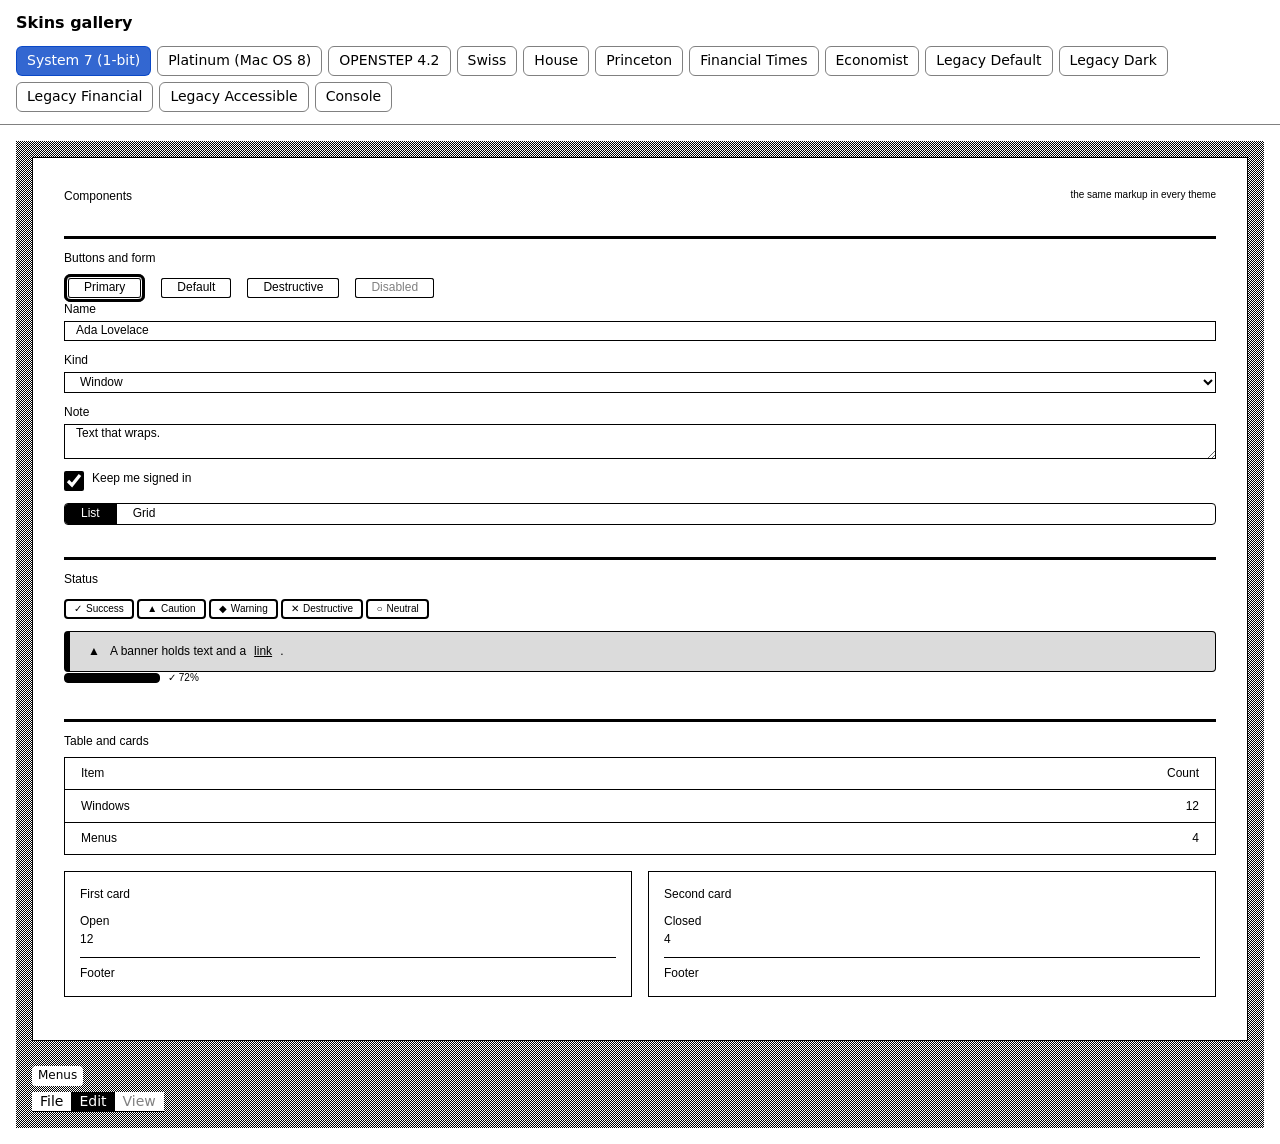
==== commit d36ea25b: "Gallery: per-skin scenes (windows, menus, scroll bars, dock) generated from each theme's model Co-Au" ====
--- a/Generated/gallery/index.html
+++ b/Generated/gallery/index.html
@@ -115,6 +115,80 @@
     </div>
   </section>
 </div>
+<section class="skin-scene" data-skin-scene="system7">
+<div><p class="skin-scene__caption">Menus</p>
+  <div class="skin-menus">
+    <div class="dt-menubar" role="menubar"><span class="dt-menubar__item">File</span><span class="dt-menubar__item" aria-selected="true">Edit</span><span class="dt-menubar__item" aria-disabled="true">View</span></div>
+    
+  </div>
+</div>
+</section>
+<section class="skin-scene" data-skin-scene="platinum" hidden>
+<div class="skin-scene__row">
+  <div><p class="skin-scene__caption">Window, active</p>
+<div class="skin-window dt-page">
+  <div class="dt-titlebar"><button type="button" class="dt-titlebar__box dt-titlebar__box--close" aria-label="close"></button><button type="button" class="dt-titlebar__box dt-titlebar__box--zoom" aria-label="zoom"></button><button type="button" class="dt-titlebar__box dt-titlebar__box--minimize" aria-label="minimize"></button><span class="dt-titlebar__stripes"></span><span class="dt-titlebar__title">Active</span><span class="dt-titlebar__stripes"></span></div>
+  <div class="skin-window__body">
+    <div class="skin-window__content"><p class="dt-body">Text in a window. The title bar is active.</p></div><div class="dt-scrollbar" data-orientation="vertical"><button type="button" class="dt-scrollbar__arrow dt-scrollbar__arrow--start" aria-label="Scroll back"></button><div class="dt-scrollbar__track"><div class="dt-scrollbar__thumb" style="block-size: 40%; margin-block-start: 10%"><span class="dt-scrollbar__grip"></span></div></div><button type="button" class="dt-scrollbar__arrow dt-scrollbar__arrow--end" aria-label="Scroll forward"></button></div>
+    <div class="dt-scrollbar" data-orientation="horizontal"><button type="button" class="dt-scrollbar__arrow dt-scrollbar__arrow--start" aria-label="Scroll back"></button><div class="dt-scrollbar__track"><div class="dt-scrollbar__thumb" style="inline-size: 45%; margin-inline-start: 15%"><span class="dt-scrollbar__grip"></span></div></div><button type="button" class="dt-scrollbar__arrow dt-scrollbar__arrow--end" aria-label="Scroll forward"></button></div><span class="skin-window__corner"></span>
+  </div>
+</div></div>
+  <div><p class="skin-scene__caption">Window, inactive</p>
+<div class="skin-window dt-page">
+  <div class="dt-titlebar" aria-disabled="true"><button type="button" class="dt-titlebar__box dt-titlebar__box--close" aria-label="close"></button><button type="button" class="dt-titlebar__box dt-titlebar__box--zoom" aria-label="zoom"></button><button type="button" class="dt-titlebar__box dt-titlebar__box--minimize" aria-label="minimize"></button><span class="dt-titlebar__stripes"></span><span class="dt-titlebar__title">Inactive</span><span class="dt-titlebar__stripes"></span></div>
+  <div class="skin-window__body">
+    <div class="skin-window__content"><p class="dt-body">Text in a window. The title bar is inactive.</p></div><div class="dt-scrollbar" data-orientation="vertical" aria-disabled="true"><button type="button" class="dt-scrollbar__arrow dt-scrollbar__arrow--start" aria-label="Scroll back"></button><div class="dt-scrollbar__track"><div class="dt-scrollbar__thumb" style="block-size: 40%; margin-block-start: 10%"><span class="dt-scrollbar__grip"></span></div></div><button type="button" class="dt-scrollbar__arrow dt-scrollbar__arrow--end" aria-label="Scroll forward"></button></div>
+    <div class="dt-scrollbar" data-orientation="horizontal" aria-disabled="true"><button type="button" class="dt-scrollbar__arrow dt-scrollbar__arrow--start" aria-label="Scroll back"></button><div class="dt-scrollbar__track"><div class="dt-scrollbar__thumb" style="inline-size: 45%; margin-inline-start: 15%"><span class="dt-scrollbar__grip"></span></div></div><button type="button" class="dt-scrollbar__arrow dt-scrollbar__arrow--end" aria-label="Scroll forward"></button></div><span class="skin-window__corner"></span>
+  </div>
+</div></div>
+</div>
+<div><p class="skin-scene__caption">Menus</p>
+  <div class="skin-menus">
+    <div class="dt-menubar" role="menubar"><span class="dt-menubar__item">File</span><span class="dt-menubar__item" aria-selected="true">Edit</span><span class="dt-menubar__item" aria-disabled="true">View</span></div>
+    <div class="dt-menu" role="menu">
+  <div class="dt-menu__item">Undo</div>
+  <div class="dt-menu__item" aria-selected="true">Cut</div>
+  <div class="dt-menu__item" aria-disabled="true">Copy</div>
+      <div class="dt-menu__separator"></div>
+  <div class="dt-menu__item">Select All</div>
+</div>
+  </div>
+</div>
+</section>
+<section class="skin-scene" data-skin-scene="openstep" hidden>
+<div class="skin-scene__row">
+  <div><p class="skin-scene__caption">Window, active</p>
+<div class="skin-window dt-page">
+  <div class="dt-titlebar"><button type="button" class="dt-titlebar__box dt-titlebar__box--minimize" aria-label="minimize"></button><button type="button" class="dt-titlebar__box dt-titlebar__box--close" aria-label="close"></button><span class="dt-titlebar__stripes"></span><span class="dt-titlebar__title">Active</span><span class="dt-titlebar__stripes"></span></div>
+  <div class="skin-window__body">
+    <div class="skin-window__content"><p class="dt-body">Text in a window. The title bar is active.</p></div><div class="dt-scrollbar" data-orientation="vertical"><button type="button" class="dt-scrollbar__arrow dt-scrollbar__arrow--start" aria-label="Scroll back"></button><div class="dt-scrollbar__track"><div class="dt-scrollbar__thumb" style="block-size: 40%; margin-block-start: 10%"><span class="dt-scrollbar__grip"></span></div></div><button type="button" class="dt-scrollbar__arrow dt-scrollbar__arrow--end" aria-label="Scroll forward"></button></div>
+    <div class="dt-scrollbar" data-orientation="horizontal"><button type="button" class="dt-scrollbar__arrow dt-scrollbar__arrow--start" aria-label="Scroll back"></button><div class="dt-scrollbar__track"><div class="dt-scrollbar__thumb" style="inline-size: 45%; margin-inline-start: 15%"><span class="dt-scrollbar__grip"></span></div></div><button type="button" class="dt-scrollbar__arrow dt-scrollbar__arrow--end" aria-label="Scroll forward"></button></div><span class="skin-window__corner"></span>
+  </div>
+</div></div>
+  <div><p class="skin-scene__caption">Window, inactive</p>
+<div class="skin-window dt-page">
+  <div class="dt-titlebar" aria-disabled="true"><button type="button" class="dt-titlebar__box dt-titlebar__box--minimize" aria-label="minimize"></button><button type="button" class="dt-titlebar__box dt-titlebar__box--close" aria-label="close"></button><span class="dt-titlebar__stripes"></span><span class="dt-titlebar__title">Inactive</span><span class="dt-titlebar__stripes"></span></div>
+  <div class="skin-window__body">
+    <div class="skin-window__content"><p class="dt-body">Text in a window. The title bar is inactive.</p></div><div class="dt-scrollbar" data-orientation="vertical" aria-disabled="true"><button type="button" class="dt-scrollbar__arrow dt-scrollbar__arrow--start" aria-label="Scroll back"></button><div class="dt-scrollbar__track"><div class="dt-scrollbar__thumb" style="block-size: 40%; margin-block-start: 10%"><span class="dt-scrollbar__grip"></span></div></div><button type="button" class="dt-scrollbar__arrow dt-scrollbar__arrow--end" aria-label="Scroll forward"></button></div>
+    <div class="dt-scrollbar" data-orientation="horizontal" aria-disabled="true"><button type="button" class="dt-scrollbar__arrow dt-scrollbar__arrow--start" aria-label="Scroll back"></button><div class="dt-scrollbar__track"><div class="dt-scrollbar__thumb" style="inline-size: 45%; margin-inline-start: 15%"><span class="dt-scrollbar__grip"></span></div></div><button type="button" class="dt-scrollbar__arrow dt-scrollbar__arrow--end" aria-label="Scroll forward"></button></div><span class="skin-window__corner"></span>
+  </div>
+</div></div>
+</div>
+<div><p class="skin-scene__caption">Menus</p>
+  <div class="skin-menus">
+    
+    <div class="dt-menu" role="menu">
+  <div class="dt-menu__item">Undo</div>
+  <div class="dt-menu__item" aria-selected="true">Cut</div>
+  <div class="dt-menu__item" aria-disabled="true">Copy</div>
+  <div class="dt-menu__item">Select All</div>
+</div>
+  </div>
+</div>
+<div><p class="skin-scene__caption">Dock</p>
+  <div class="skin-dock"><button type="button" class="dt-dock__tile"><span class="dt-dock__label">Files</span></button><button type="button" class="dt-dock__tile"><span class="dt-dock__label">Mail</span></button><button type="button" class="dt-dock__tile"><span class="dt-dock__label">Notes</span></button></div>
+</div>
+</section>
   </div>
 </main>
 <script src="gallery.js"></script>
--- a/Generated/gallery/gallery.css
+++ b/Generated/gallery/gallery.css
@@ -10,3 +10,13 @@
 .switch__option:focus-visible { outline: 2px solid Highlight; outline-offset: 2px; }
 main { padding: 16px; }
 .stage { padding: 16px; border: 1px solid var(--g-rule); border-radius: 8px; overflow: auto; }
+.stage .dt-table + .dt-cards { margin-block-start: var(--card-gap, 16px); }
+.skin-scene { margin-block-start: 24px; display: grid; gap: 24px; }
+.skin-scene__row { display: flex; flex-wrap: wrap; gap: 24px; align-items: flex-start; }
+.skin-scene__caption { display: inline-block; margin: 0 0 6px; padding: 2px 6px; border-radius: 4px; font: 12px/1.3 system-ui, sans-serif; background: Canvas; color: CanvasText; }
+.skin-window { inline-size: 320px; display: flex; flex-direction: column; }
+.skin-window__body { display: grid; grid-template-columns: 1fr auto; grid-template-rows: 1fr auto; block-size: 150px; }
+.skin-window__content { padding: 8px; overflow: hidden; }
+.skin-window__corner { }
+.skin-menus { display: flex; flex-direction: column; align-items: flex-start; gap: 0; inline-size: 320px; }
+.skin-dock { display: flex; gap: 8px; align-items: flex-end; }
